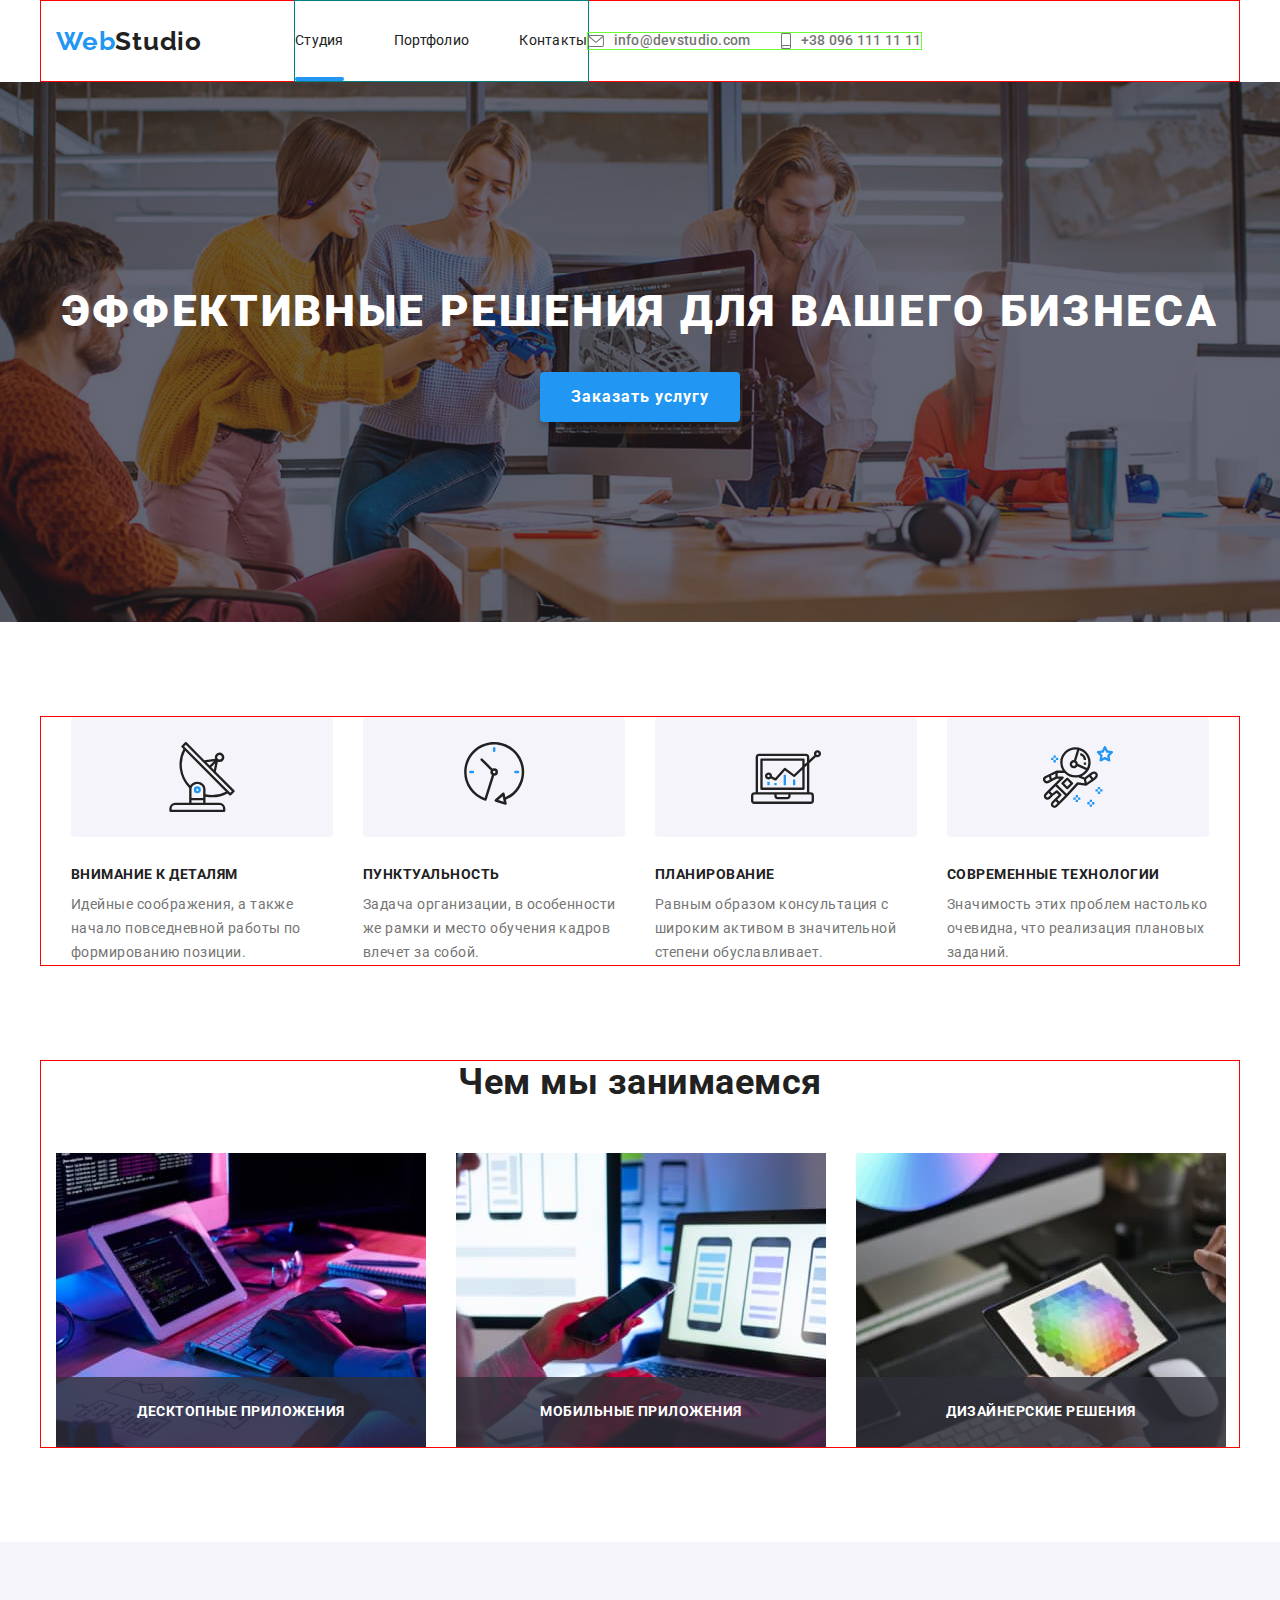
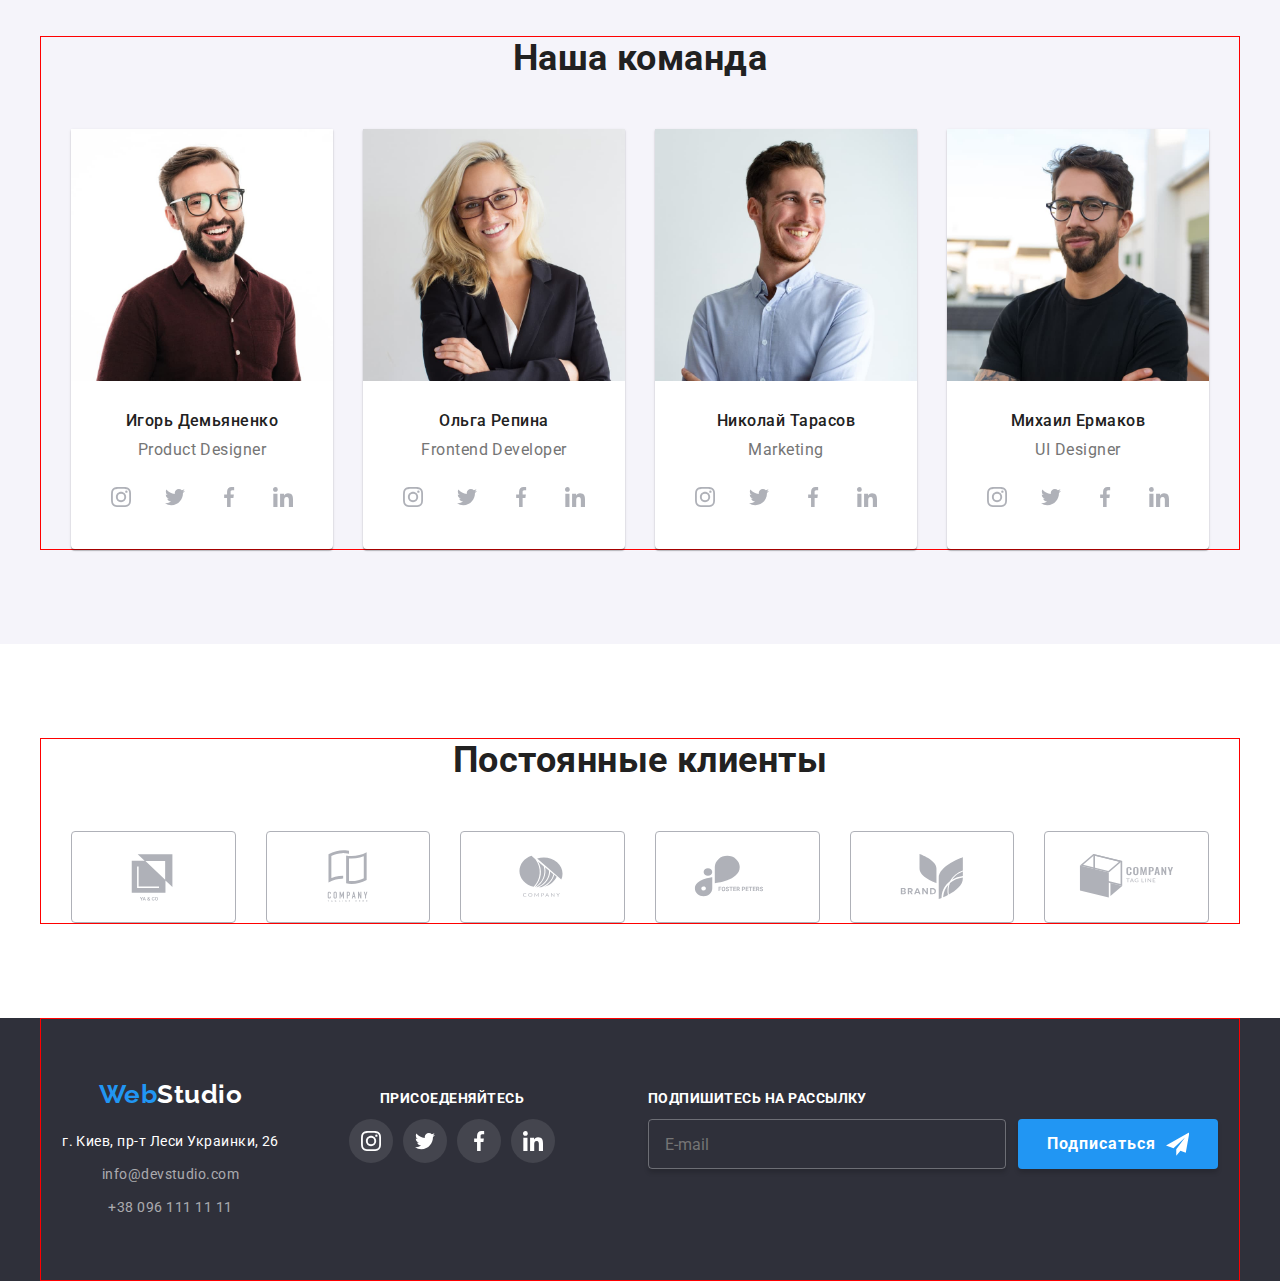
==== index.html @ 140c2450 "Адаптивка футер" ====
<!DOCTYPE html>
<html lang="ru">
  <head>
    <meta charset="UTF-8" />
    <meta http-equiv="X-UA-Compatible" content="IE=edge" />
    <meta name="viewport" content="width=device-width, initial-scale=1.0" />
    <title>WebStudio</title>
    <link rel="preconnect" href="https://fonts.googleapis.com" />
    <link rel="preconnect" href="https://fonts.gstatic.com" crossorigin />
    <link
      href="https://fonts.googleapis.com/css2?family=Raleway:wght@700&family=Roboto:wght@400;500;700;900&display=swap"
      rel="stylesheet"
    />
    <link
      rel="stylesheet"
      href="https://cdnjs.cloudflare.com/ajax/libs/modern-normalize/1.1.0/modern-normalize.css"
      integrity="sha512-Y0MM+V6ymRKN2zStTqzQ227DWhhp4Mzdo6gnlRnuaNCbc+YN/ZH0sBCLTM4M0oSy9c9VKiCvd4Jk44aCLrNS5Q=="
      crossorigin="anonymous"
      referrerpolicy="no-referrer"
    />
    <link rel="stylesheet" href="./css/main.min.css" />
    <link rel="stylesheet" href="./css/styles.css" />
  </head>
  <body>
    <!-- Header -->
    <header class="header">
      <div class="header__main-nav container">
        <a class="header__logo" href="./index.html">
          <span class="header__logo-icon">Web</span><span class="header__logo-text">Studio</span></a
        >
        <div class="header__box">
          <!-- <nav> -->
          <ul class="header__nav list">
            <li class="header__nav-item">
              <a class="header__nav-link--current header__nav-link link" href="./index.html"
                >Студия</a
              >
            </li>
            <li class="header__nav-item">
              <a class="header__nav-link link" href="./portfolio.html">Портфолио</a>
            </li>
            <li class="header__nav-item">
              <a class="header__nav-link link" href="">Контакты</a>
            </li>
          </ul>
          <!-- </nav> -->
          <ul class="header__contact list">
            <li class="header__contact-item">
              <a
                class="header__contact-mail header__contact-link link"
                href="mailto:info@devstudio.com"
              >
                <svg class="header__contact-icon" width="16" height="12">
                  <use href="./images/icons.svg#icon-envelope"></use></svg
                >info@devstudio.com
              </a>
            </li>
            <li class="header__contact-item">
              <a class="header__contact-tel header__contact-link link" href="tel:+380961111111"
                ><svg class="header__contact-icon" width="10" height="16">
                  <use href="./images/icons.svg#icon-smartphone"></use></svg
                >+38 096 111 11 11</a
              >
            </li>
          </ul>
        </div>
        <button class="mobile__menu-btn" type="button" data-menu-button aria-expanded="false">
          <svg class="mobile__menu-icon" width="24" height="16">
            <use class="mobile__menu-icon-menu" href="./images/icons.svg#icon-menu"></use>
            <use class="mobile__menu-icon-close" href="./images/icons.svg#icon-close"></use>
          </svg>
        </button>
      </div>
    </header>
    <main>
      <!-- Hero -->
      <section class="hero-section">
        <div class="conteiner">
          <h1 class="hero-section__title">Эффективные решения для вашего бизнеса</h1>
          <button class="hero-section__btn" type="button" data-modal-open>Заказать услугу</button>
        </div>
      </section>
      <!-- Features -->
      <section class="features section">
        <div class="container">
          <h2 class="section-title visually-hidden">Особенности</h2>
          <ul class="features__list list">
            <li class="features__item">
              <div class="features__container">
                <div class="features__wrap">
                  <svg class="features__icon" width="70" height="70">
                    <use href="./images/icons.svg#antenna"></use>
                  </svg>
                </div>
                <h3 class="features__subtitle">Внимание к деталям</h3>
                <p class="features__text">
                  Идейные соображения, а также начало повседневной работы по формированию позиции.
                </p>
              </div>
            </li>
            <li class="features__item">
              <div class="features__container">
                <div class="features__wrap">
                  <svg class="features__icon" width="70" height="70">
                    <use href="./images/icons.svg#clock"></use>
                  </svg>
                </div>
                <h3 class="features__subtitle">Пунктуальность</h3>
                <p class="features__text">
                  Задача организации, в особенности же рамки и место обучения кадров влечет за
                  собой.
                </p>
              </div>
            </li>
            <li class="features__item">
              <div class="features__container">
                <div class="features__wrap">
                  <svg class="features__icon" width="70" height="70">
                    <use href="./images/icons.svg#diagram"></use>
                  </svg>
                </div>
                <h3 class="features__subtitle">Планирование</h3>
                <p class="features__text">
                  Равным образом консультация с широким активом в значительной степени
                  обуславливает.
                </p>
              </div>
            </li>
            <li class="features__item">
              <div class="features__container">
                <div class="features__wrap">
                  <svg class="features__icon" width="70" height="70">
                    <use href="./images/icons.svg#astronaut"></use>
                  </svg>
                </div>
                <h3 class="features__subtitle">Современные технологии</h3>
                <p class="features__text">
                  Значимость этих проблем настолько очевидна, что реализация плановых заданий.
                </p>
              </div>
            </li>
          </ul>
        </div>
      </section>
      <!-- Our works -->
      <section class="works section">
        <div class="container">
          <h2 class="section-title">Чем мы занимаемся</h2>
          <ul class="works__list list">
            <li class="works__item item">
              <img
                class="works__img"
                src="./images/works/img.box-1.jpg"
                alt="разработчик пишет код"
                width="370"
              />
              <div class="works__descr">
                <p class="works__text">Десктопные приложения</p>
              </div>
            </li>
            <li class="works__item">
              <img
                class="works__img"
                src="./images/works/img.box-2.jpg"
                alt="проверка показа сайта на мобильных устройствах"
                width="370"
              />
              <div class="works__descr">
                <p class="works__text">Мобильные приложения</p>
              </div>
            </li>
            <li class="works__item">
              <img
                class="works__img"
                src="./images/works/img.box-3.jpg"
                alt="выбор цветовой палитры"
                width="370"
              />
              <div class="works__descr">
                <p class="works__text">Дизайнерские решения</p>
              </div>
            </li>
          </ul>
        </div>
      </section>
      <!-- Our team -->
      <section class="teams section">
        <div class="container">
          <h2 class="section-title">Наша команда</h2>
          <ul class="teams__list list">
            <li class="teams__item">
              <img
                class="teams__img img"
                src="./images/team/team.card-1.jpg"
                alt="фото члена команды"
                width="450"
              />
              <div class="teams__wrap">
                <h3 class="teams__name">Игорь Демьяненко</h3>
                <p class="teams__text">Product Designer</p>
                <ul class="teams__socials-list list">
                  <li class="teams__list-icons">
                    <a
                      class="teams__link"
                      href="https://www.instagram.com/"
                      target="_blank"
                      rel="noopener noreferrer"
                      aria-label="instagram"
                    >
                      <svg class="teams__icon" width="20" height="20">
                        <use href="./images/icons.svg#icon-instagram"></use>
                      </svg>
                    </a>
                  </li>
                  <li class="teams__list-icons">
                    <a
                      class="teams__link"
                      href="https://twitter.com/?lang=ru"
                      target="_blank"
                      rel="noopener noreferrer"
                      aria-label="twitter"
                    >
                      <svg class="teams__icon" width="20" height="20">
                        <use href="./images/icons.svg#icon-twitter"></use>
                      </svg>
                    </a>
                  </li>
                  <li class="teams__list-icons">
                    <a
                      class="teams__link"
                      href="https://www.facebook.com/"
                      target="_blank"
                      rel="noopener noreferrer"
                      aria-label="facebook"
                    >
                      <svg class="teams__icon" width="20" height="20">
                        <use href="./images/icons.svg#icon-facebook"></use>
                      </svg>
                    </a>
                  </li>
                  <li class="teams__list-icons">
                    <a
                      class="teams__link"
                      href="https://ru.linkedin.com/"
                      target="_blank"
                      rel="noopener noreferrer"
                      aria-label="linkedin"
                    >
                      <svg class="teams__icon" width="20" height="20">
                        <use href="./images/icons.svg#icon-linkedin"></use>
                      </svg>
                    </a>
                  </li>
                </ul>
              </div>
            </li>
            <li class="teams__item">
              <img
                class="teams__img img"
                src="./images/team/team.card-2.jpg"
                alt="фото члена команды"
                width="450"
              />
              <div class="teams__wrap">
                <h3 class="teams__name">Ольга Репина</h3>
                <p class="teams__text">Frontend Developer</p>
                <ul class="teams__socials-list list">
                  <li class="teams__list-icons">
                    <a
                      class="teams__link"
                      href="https://www.instagram.com/"
                      target="_blank"
                      rel="noopener noreferrer"
                      aria-label="instagram"
                    >
                      <svg class="teams__icon" width="20" height="20">
                        <use href="./images/icons.svg#icon-instagram"></use>
                      </svg>
                    </a>
                  </li>
                  <li class="teams__list-icons">
                    <a
                      class="teams__link"
                      href="https://twitter.com/?lang=ru"
                      target="_blank"
                      rel="noopener noreferrer"
                      aria-label="twitter"
                    >
                      <svg class="teams__icon" width="20" height="20">
                        <use href="./images/icons.svg#icon-twitter"></use>
                      </svg>
                    </a>
                  </li>
                  <li class="teams__list-icons">
                    <a
                      class="teams__link"
                      href="https://www.facebook.com/"
                      target="_blank"
                      rel="noopener noreferrer"
                      aria-label="facebook"
                    >
                      <svg class="teams__icon" width="20" height="20">
                        <use href="./images/icons.svg#icon-facebook"></use>
                      </svg>
                    </a>
                  </li>
                  <li class="teams__list-icons">
                    <a
                      class="teams__link"
                      href="https://ru.linkedin.com/"
                      target="_blank"
                      rel="noopener noreferrer"
                      aria-label="linkedin"
                    >
                      <svg class="teams__icon" width="20" height="20">
                        <use href="./images/icons.svg#icon-linkedin"></use>
                      </svg>
                    </a>
                  </li>
                </ul>
              </div>
            </li>
            <li class="teams__item">
              <img
                class="teams__img img"
                src="./images/team/team.card-3.jpg"
                alt="фото члена команды"
                width="450"
              />
              <div class="teams__wrap">
                <h3 class="teams__name">Николай Тарасов</h3>
                <p class="teams__text">Marketing</p>
                <ul class="teams__socials-list list">
                  <li class="teams__list-icons">
                    <a
                      class="teams__link"
                      href="https://www.instagram.com/"
                      target="_blank"
                      rel="noopener noreferrer"
                      aria-label="instagram"
                    >
                      <svg class="teams__icon" width="20" height="20">
                        <use href="./images/icons.svg#icon-instagram"></use>
                      </svg>
                    </a>
                  </li>
                  <li class="teams-section__list-icons">
                    <a
                      class="teams__link"
                      href="https://twitter.com/?lang=ru"
                      target="_blank"
                      rel="noopener noreferrer"
                      aria-label="twitter"
                    >
                      <svg class="teams__icon" width="20" height="20">
                        <use href="./images/icons.svg#icon-twitter"></use>
                      </svg>
                    </a>
                  </li>
                  <li class="teams__list-icons">
                    <a
                      class="teams__link"
                      href="https://www.facebook.com/"
                      target="_blank"
                      rel="noopener noreferrer"
                      aria-label="facebook"
                    >
                      <svg class="teams__icon" width="20" height="20">
                        <use href="./images/icons.svg#icon-facebook"></use>
                      </svg>
                    </a>
                  </li>
                  <li class="teams__list__icons">
                    <a
                      class="teams__link"
                      href="https://ru.linkedin.com/"
                      target="_blank"
                      rel="noopener noreferrer"
                      aria-label="linkedin"
                    >
                      <svg class="teams__icon" width="20" height="20">
                        <use href="./images/icons.svg#icon-linkedin"></use>
                      </svg>
                    </a>
                  </li>
                </ul>
              </div>
            </li>
            <li class="teams__item">
              <img
                class="teams__img img"
                src="./images/team/team.card-4.jpg"
                alt="фото члена команды"
                width="450"
              />
              <div class="teams__wrap">
                <h3 class="teams__name">Михаил Ермаков</h3>
                <p class="teams__text">UI Designer</p>
                <ul class="teams__socials-list list">
                  <li class="teams__list-icons">
                    <a
                      class="teams__link"
                      href="https://www.instagram.com/"
                      target="_blank"
                      rel="noopener noreferrer"
                      aria-label="instagram"
                    >
                      <svg class="teams__icon" width="20" height="20">
                        <use href="./images/icons.svg#icon-instagram"></use>
                      </svg>
                    </a>
                  </li>
                  <li class="teams__list-icons">
                    <a
                      class="teams__link"
                      href="https://twitter.com/?lang=ru"
                      target="_blank"
                      rel="noopener noreferrer"
                      aria-label="twitter"
                    >
                      <svg class="teams__icon" width="20" height="20">
                        <use href="./images/icons.svg#icon-twitter"></use>
                      </svg>
                    </a>
                  </li>
                  <li class="teams__list-icons">
                    <a
                      class="teams__link"
                      href="https://www.facebook.com/"
                      target="_blank"
                      rel="noopener noreferrer"
                      aria-label="facebook"
                    >
                      <svg class="teams__icon" width="20" height="20">
                        <use href="./images/icons.svg#icon-facebook"></use>
                      </svg>
                    </a>
                  </li>
                  <li class="teams__list-icons">
                    <a
                      class="teams__link"
                      href="https://ru.linkedin.com/"
                      target="_blank"
                      rel="noopener noreferrer"
                      aria-label="linkedin"
                    >
                      <svg class="teams__icon" width="20" height="20">
                        <use href="./images/icons.svg#icon-linkedin"></use>
                      </svg>
                    </a>
                  </li>
                </ul>
              </div>
            </li>
          </ul>
        </div>
      </section>
      <!-- Regular customers -->
      <section class="customers section">
        <div class="container">
          <h2 class="section-title">Постоянные клиенты</h2>
          <ul class="customers__list list">
            <li class="customers__item">
              <a class="customers__link" href="">
                <svg class="customers__icon" width="106" height="60">
                  <use href="./images/icons.svg#icon-Logo-1"></use>
                </svg>
              </a>
            </li>
            <li class="customers__item">
              <a class="customers__link" href="">
                <svg class="customers__icon" width="106" height="60">
                  <use href="./images/icons.svg#icon-Logo-2"></use>
                </svg>
              </a>
            </li>
            <li class="customers__item">
              <a class="customers__link" href="">
                <svg class="customers__icon" width="106" height="60">
                  <use href="./images/icons.svg#icon-Logo-3"></use>
                </svg>
              </a>
            </li>
            <li class="customers__item">
              <a class="customers__link" href="">
                <svg class="customers__icon" width="106" height="60">
                  <use href="./images/icons.svg#icon-Logo-4"></use>
                </svg>
              </a>
            </li>
            <li class="customers__item">
              <a class="customers__link" href="">
                <svg class="customers__icon" width="106" height="60">
                  <use href="./images/icons.svg#icon-Logo-5"></use>
                </svg>
              </a>
            </li>
            <li class="customers__item">
              <a class="customers__link" href="">
                <svg class="customers__icon" width="106" height="60">
                  <use href="./images/icons.svg#icon-Logo-6"></use>
                </svg>
              </a>
            </li>
          </ul>
        </div>
      </section>
    </main>
    <!-- Footer -->
    <footer>
      <div class="footer container">
        <div class="footer__box">
          <div class="footer__contacs">
            <a class="footer__logo" href="./index.html">
              <span class="footer__logo-icon">Web</span
              ><span class="footer__logo-text">Studio</span></a
            >
            <address>
              <ul class="footer__address list">
                <li class="footer__address-item">
                  <a
                    class="footer__address-link link"
                    href="https://www.google.com/maps/place/%D0%B1%D1%83%D0%BB.+%D0%9B%D0%B5%D1%81%D0%B8+%D0%A3%D0%BA%D1%80%D0%B0%D0%B8%D0%BD%D0%BA%D0%B8,+26,+%D0%9A%D0%B8%D0%B5%D0%B2,+02000/@50.4265841,30.5361971,17z/data=!3m1!4b1!4m5!3m4!1s0x40d4cf0e033ecbe9:0x57a4dffefec77da0!8m2!3d50.4265807!4d30.5383858"
                    target="_blank"
                    rel="noopener noreferrer"
                    >г. Киев, пр-т Леси Украинки, 26</a
                  >
                </li>
                <li class="footer__address-item">
                  <a class="footer__address-mail link" href="mailto:info@devstudio.com"
                    >info@devstudio.com</a
                  >
                </li>
                <li class="footer__address-item">
                  <a class="footer__address-tel link" href="tel:+380961111111">+38 096 111 11 11</a>
                </li>
              </ul>
            </address>
          </div>
          <!-- join us -->
          <div class="footer-socials">
            <p class="footer-socials__text">Присоеденяйтесь</p>
            <ul class="footer-socials-list list">
              <li class="footer-socials__item">
                <a
                  class="footer-socials__link link"
                  href=""
                  target="_blank"
                  rel="noopener noreferrer"
                  aria-label="instagram"
                >
                  <svg class="footer-socials-icon" width="20" height="20">
                    <use href="./images/icons.svg#icon-instagram"></use>
                  </svg>
                </a>
              </li>
              <li class="footer-socials__item">
                <a
                  class="footer-socials__link"
                  href=""
                  target="_blank"
                  rel="noopener noreferrer"
                  aria-label="twitter"
                >
                  <svg class="footer-socials-icon" width="20" height="20">
                    <use href="./images/icons.svg#icon-twitter"></use>
                  </svg>
                </a>
              </li>
              <li class="footer-socials__item">
                <a
                  class="footer-socials__link"
                  href=""
                  target="_blank"
                  rel="noopener noreferrer"
                  aria-label="facebook"
                >
                  <svg class="footer-socials-icon" width="20" height="20">
                    <use href="./images/icons.svg#icon-facebook"></use>
                  </svg>
                </a>
              </li>
              <li class="footer-socials__item">
                <a
                  class="footer-socials__link"
                  href=""
                  target="_blank"
                  rel="noopener noreferrer"
                  aria-label="linkedin"
                >
                  <svg class="footer-socials-icon" width="20" height="20">
                    <use href="./images/icons.svg#icon-linkedin"></use>
                  </svg>
                </a>
              </li>
            </ul>
          </div>
        </div>
        <!-- Subscribe -->
        <div class="footer__subscribe">
          <h3 class="footer__subscribe-text">Подпишитесь на рассылку</h3>
          <form class="footer__form">
            <label>
              <input class="footer__form-email" type="email" placeholder="E-mail" />
            </label>
            <button class="footer__form-btn" type="submit">
              Подписаться
              <svg class="footer__form-icon" width="20" height="20">
                <use href="./images/icons.svg#icon-send"></use>
              </svg>
            </button>
          </form>
        </div>
      </div>
    </footer>
    <!-- Modal window -->
    <div class="backdrop is-hidden" data-modal>
      <div class="modal">
        <button class="modal__close-btn" type="button" data-modal-close>
          <svg class="close-icon" width="18" height="18">
            <use href="./images/icons.svg#icon-close"></use>
          </svg>
        </button>
        <form class="modal__form">
          <h2 class="modal__title">Оставьте свои данные, мы вам перезвоним</h2>
          <label class="modal__form-label" for="username">
            <span class="modal__lable-title">Имя</span>
            <input class="modal__input" type="text" name="username" id="username" autofocus />
            <svg class="modal__input-icon" width="18" height="18">
              <use href="./images/icons.svg#icon-person"></use>
            </svg>
          </label>
          <label class="modal__form-label" for="tel">
            <span class="modal__lable-title">Телефон</span>
            <input class="modal__input" type="text" name="tel" id="tel" />
            <svg class="modal__input-icon" width="18" height="18">
              <use href="./images/icons.svg#icon-phone"></use>
            </svg>
          </label>
          <label class="modal__form-label" for="email">
            <span class="modal__lable-title">Почта</span>
            <input class="modal__input" type="email" name="email" id="email" />
            <svg class="modal__input-icon" width="18" height="18">
              <use href="./images/icons.svg#icon-email"></use>
            </svg>
          </label>
          <label class="modal__form-feedback" for="text">
            <span class="modal__lable-title">Комментарий</span>
            <textarea
              class="modal__textarea"
              name="feedback"
              rows="5"
              placeholder="Введите текст"
            ></textarea>
          </label>
          <label class="modal__checkbox">
            <input
              class="modal__checkbox-input visually-hidden"
              type="checkbox"
              name="user-agreement"
            />
            <span class="modal__checkbox-img">
              <svg class="modal__checkbox-icon" width="11" height="8">
                <use href="./images/icons.svg#icon-check"></use>
              </svg>
            </span>
            <span class="modal__checkbox-text">
              Соглашаюсь с рассылкой и принимаю
              <a class="modal__user-agree" href="">Условия договора</a>
            </span>
          </label>
        </form>
        <button class="modal__btn" type="submit" disabled>Отправить</button>
      </div>
    </div>
    <!-- Мобильное меню -->
    <div class="mobile-menu" data-menu>
      <div class="mobile-menu__container">
        <nav class="mobile__menu-nav">
          <ul class="mobile__menu-list list">
            <li class="mobile__menu-item">
              <a class="mobile__menu-link mobile__menu-link--current link" href="./index.html"
                >Студия</a
              >
            </li>
            <li class="mobile__menu-item">
              <a class="mobile__menu-link link" href="./portfolio.html">Портфолио</a>
            </li>
            <li class="mobile__menu-item">
              <a class="mobile__menu-link link" href="">Контакты</a>
            </li>
          </ul>
        </nav>
        <ul class="mobile__menu-contact list">
          <li class="mobile__menu-item">
            <a class="mobile__menu-tel mobile__menu-contact-link link" href="tel:+380961111111">
              +38 096 111 11 11
            </a>
          </li>
          <li class="mobile__menu-item">
            <a
              class="mobile__menu-mail mobile__menu-contact-link link"
              href="mailto:info@devstudio.com"
            >
              info@devstudio.com
            </a>
          </li>
        </ul>
        <ul class="mobile__socials-list list">
          <li class="mobile__socials-item">
            <a
              class="mobile__socials-link"
              href="https://www.instagram.com/"
              target="_blank"
              rel="noopener noreferrer"
              aria-label="instagram"
              >Instagram
            </a>
          </li>
          <li class="mobile__socials-item">
            <a
              class="mobile__socials-link"
              href="https://twitter.com/?lang=ru"
              target="_blank"
              rel="noopener noreferrer"
              aria-label="twitter"
              >Twitter
            </a>
          </li>
          <li class="mobile__socials-item">
            <a
              class="mobile__socials-link"
              href="https://www.facebook.com/"
              target="_blank"
              rel="noopener noreferrer"
              aria-label="facebook"
              >Facebook
            </a>
          </li>
          <li class="mobile__socials-item">
            <a
              class="mobile__socials-link"
              href="https://ru.linkedin.com/"
              target="_blank"
              rel="noopener noreferrer"
              aria-label="linkedin"
              >Linkedin
            </a>
          </li>
        </ul>
      </div>
    </div>
    <script src="./js/modal.js"></script>
    <script src="./js/mobile-menu.js"></script>
  </body>
</html>
---- css/main.min.css ----
body{color:var(--primary-text-color);background-color:var(--primary-white-color);font-family:Roboto,sans-serif;letter-spacing:.03em}.container{width:100%;padding-left:15px;padding-right:15px;margin-left:auto;margin-right:auto;border:1px solid red}@media screen and (min-width: 480px){.container{width:480px}}@media screen and (min-width: 768px){.container{width:768px}}@media screen and (min-width: 1200px){.container{width:1200px}}.section{padding-top:60px;padding-bottom:60px}@media screen and (min-width: 1200px){.section{padding-top:94px;padding-bottom:94px}}.section-title{color:var(--primary-text-color);font-size:36px;line-height:1.16px;text-align:center;margin-top:0px;margin-bottom:30px}@media screen and (min-width: 1200px){.section-title{font-size:36px;line-height:1.17;margin-bottom:50px}}.img{display:block;max-width:100%;height:auto}footer{background-color:var(--footer-bg-color)}.list{list-style:none;padding:0px;margin:0px}.link{text-decoration:none}.header{padding:10px 0}@media screen and (min-width: 768px){.header{padding:0}}.header__main-nav{display:-webkit-box;display:-ms-flexbox;display:flex;-webkit-box-align:center;-ms-flex-align:center;align-items:center}.header__box{display:none}@media screen and (min-width: 768px){.header__box{display:-webkit-box;display:-ms-flexbox;display:flex;-webkit-box-align:center;-ms-flex-align:center;align-items:center}}.header__nav{display:none}@media screen and (min-width: 768px){.header__nav{display:-webkit-box;display:-ms-flexbox;display:flex;-webkit-box-align:center;-ms-flex-align:center;align-items:center;outline:1px solid teal}.header__nav-item:not(:last-child){margin-right:50px}}.header__nav-link{font-size:14px;line-height:1.14;letter-spacing:.02em;text-decoration:none;color:var(--primary-text-color);display:block;padding:32px 0px;-webkit-transition:color 250ms cubic-bezier(0.4, 0, 0.2, 1);transition:color 250ms cubic-bezier(0.4, 0, 0.2, 1)}.header__nav-link:hover,.header__nav-link:focus{color:var(--accent-color)}.header__nav-link--current{position:relative}.header__nav-link--current::after{position:absolute;content:"";display:block;width:100%;height:4px;border-radius:2px;background-color:var(--accent-color);bottom:0px;left:0px}.header__contact{display:none}@media screen and (min-width: 768px){.header__contact{display:-webkit-box;display:-ms-flexbox;display:flex;-webkit-box-orient:vertical;-webkit-box-direction:normal;-ms-flex-direction:column;flex-direction:column;outline:1px solid #6aff2f}.header__contact-item:not(:last-child){margin-bottom:10px}}@media screen and (min-width: 1200px){.header__contact{-webkit-box-orient:horizontal;-webkit-box-direction:normal;-ms-flex-direction:row;flex-direction:row}.header__contact-item:not(:last-child){margin-bottom:0;margin-right:30px}}.header__contact-mail,.header__contact-tel{display:-webkit-box;display:-ms-flexbox;display:flex;-webkit-box-align:center;-ms-flex-align:center;align-items:center;color:var(--text-color);font-style:normal;font-weight:500;font-size:14px;line-height:1.14;letter-spacing:.02em;fill:currentColor;padding:32px 0px;-webkit-transition:color 250ms cubic-bezier(0.4, 0, 0.2, 1);transition:color 250ms cubic-bezier(0.4, 0, 0.2, 1)}@media screen and (min-width: 768px){.header__contact-mail,.header__contact-tel{padding:0}}.header__contact-link:hover,.header__contact-link:focus{color:var(--accent-color)}.header__contact-icon{display:-webkit-inline-box;display:-ms-inline-flexbox;display:inline-flex;margin-right:10px}.hero-section{background-image:-webkit-gradient(linear, left top, right top, from(rgba(47, 48, 58, 0.4)), to(rgba(47, 48, 58, 0.4))),url("../images/hero/hero.png");background-image:linear-gradient(to right, rgba(47, 48, 58, 0.4), rgba(47, 48, 58, 0.4)),url("../images/hero/hero.png");background-color:var(--social-icon-color);background-repeat:no-repeat;background-size:cover;background-position:center;max-width:480px;margin-left:auto;margin-right:auto;display:-webkit-box;display:-ms-flexbox;display:flex;-webkit-box-pack:center;-ms-flex-pack:center;justify-content:center;text-align:center;padding:200px 0px}@media screen and (min-width: 768px){.hero-section{max-width:768px}}@media screen and (min-width: 1200px){.hero-section{max-width:1600px}}.hero-section__title{color:var(--primary-white-color);font-weight:900;font-size:26px;line-height:1.6;letter-spacing:.06em;text-transform:uppercase;margin-top:0px;margin-bottom:30px}@media screen and (min-width: 1200px){.hero-section__title{font-size:44px;line-height:1.36}}.hero-section__btn{font-family:inherit;font-weight:700;font-size:16px;line-height:1.88;letter-spacing:.06em;color:var(--primary-white-color);background-color:var(--accent-color);cursor:pointer;min-width:200px;min-height:50px;-webkit-box-shadow:var(--shadow-hero-btn);box-shadow:var(--shadow-hero-btn);border-radius:4px;border-color:rgba(0,0,0,0)}.hero-section__btn:hover,.hero-section__btn:focus{background-color:var(--accent-btn-bg)}.features__list{display:block}@media screen and (min-width: 768px){.features__list{display:-webkit-box;display:-ms-flexbox;display:flex;-webkit-box-pack:center;-ms-flex-pack:center;justify-content:center;-ms-flex-wrap:wrap;flex-wrap:wrap;gap:30px}}.features__wrap{display:-webkit-box;display:-ms-flexbox;display:flex;-webkit-box-pack:center;-ms-flex-pack:center;justify-content:center;-webkit-box-align:center;-ms-flex-align:center;align-items:center;height:120px;background-color:var(--filter-btn-bg-color);border-radius:4px;margin-bottom:30px}@media screen and (min-width: 768px){.features__item{-ms-flex-preferred-size:calc((100% - 60px)/2);flex-basis:calc((100% - 60px)/2)}}@media screen and (min-width: 1200px){.features__item{-ms-flex-preferred-size:calc((100% - 120px)/4);flex-basis:calc((100% - 120px)/4)}}.features__subtitle{text-align:center;font-size:14px;line-height:1.14;text-transform:uppercase;margin-top:0px;margin-bottom:10px}@media screen and (min-width: 768px){.features__subtitle{text-align:left}}.features__text{color:var(--text-color);font-size:14px;line-height:1.71;margin-top:0px;margin-bottom:0px}.works{display:none}@media screen and (min-width: 1200px){.works{display:-webkit-box;display:-ms-flexbox;display:flex;margin-top:-94px}}.works__list{display:-webkit-box;display:-ms-flexbox;display:flex}.works__item:not(:last-child){margin-right:30px}.works__item{position:relative}.works__img{display:block}.works__descr{position:absolute;display:-webkit-box;display:-ms-flexbox;display:flex;-webkit-box-align:center;-ms-flex-align:center;align-items:center;-webkit-box-pack:center;-ms-flex-pack:center;justify-content:center;width:100%;height:70px;right:0;bottom:0;background:rgba(47,48,58,.8)}.works__text{font-weight:700;font-size:14px;line-height:1.14;text-transform:uppercase;color:var(--primary-white-color);margin:0;padding:0}.teams{display:block;background-color:var(--filter-btn-bg-color)}.teams__list{display:-webkit-box;display:-ms-flexbox;display:flex;-webkit-box-orient:vertical;-webkit-box-direction:normal;-ms-flex-direction:column;flex-direction:column;gap:30px;text-align:center}@media screen and (min-width: 768px){.teams__list{-webkit-box-pack:center;-ms-flex-pack:center;justify-content:center;-webkit-box-orient:horizontal;-webkit-box-direction:normal;-ms-flex-direction:row;flex-direction:row;-ms-flex-wrap:wrap;flex-wrap:wrap}}@media screen and (min-width: 1200px){.teams__list{-ms-flex-wrap:nowrap;flex-wrap:nowrap}}.teams__wrap{padding:24px 0}@media screen and (min-width: 1200px){.teams__wrap{padding:30px 0}}.teams__item{background-color:var(--primary-white-color);-webkit-box-shadow:var(--shadow-team-container);box-shadow:var(--shadow-team-container);border-radius:0px 0px 4px 4px}@media screen and (min-width: 768px){.teams__item{-ms-flex-preferred-size:calc((100% - 60px)/2);flex-basis:calc((100% - 60px)/2)}}@media screen and (min-width: 1200px){.teams__item{-ms-flex-preferred-size:calc((100% - 120px)/4);flex-basis:calc((100% - 120px)/4)}}.teams__img{-o-object-fit:contain;object-fit:contain}@media screen and (min-width: 768px){.teams__img{width:354px}}@media screen and (min-width: 1200px){.teams__img{width:270px}}.teams__name{font-weight:500;font-style:normal;font-size:16px;line-height:1.19;padding-bottom:10px;margin-top:0px;margin-bottom:0px}.teams__text{color:var(--text-color);font-weight:400;font-style:normal;font-size:16px;line-height:1.19;padding-bottom:16px;margin-top:0px;margin-bottom:0px}.teams__socials-list{display:-webkit-box;display:-ms-flexbox;display:flex;-webkit-box-pack:center;-ms-flex-pack:center;justify-content:center;-webkit-box-align:center;-ms-flex-align:center;align-items:center;gap:10px}.teams__link{display:-webkit-inline-box;display:-ms-inline-flexbox;display:inline-flex;fill:var(--icon-color);width:44px;height:44px;padding:12px;border-radius:50%;-webkit-transition:fill 250ms cubic-bezier(0.4, 0, 0.2, 1);transition:fill 250ms cubic-bezier(0.4, 0, 0.2, 1);-webkit-transition:background-color 250ms cubic-bezier(0.4, 0, 0.2, 1);transition:background-color 250ms cubic-bezier(0.4, 0, 0.2, 1)}.teams__link:hover,.teams__link:focus{fill:var(--section-team-color);background-color:var(--accent-color)}.customers__list{display:-webkit-box;display:-ms-flexbox;display:flex;-webkit-box-pack:center;-ms-flex-pack:center;justify-content:center;-ms-flex-wrap:wrap;flex-wrap:wrap;-webkit-box-align:center;-ms-flex-align:center;align-items:center;gap:30px}.customers__item{-ms-flex-preferred-size:calc((100% - 60px)/2);flex-basis:calc((100% - 60px)/2)}@media screen and (min-width: 768px){.customers__item{-ms-flex-preferred-size:calc((100% - 90px)/3);flex-basis:calc((100% - 90px)/3)}}@media screen and (min-width: 1200px){.customers__item{-ms-flex-preferred-size:calc((100% - 180px)/6);flex-basis:calc((100% - 180px)/6)}}.customers__link{display:-webkit-box;display:-ms-flexbox;display:flex;-webkit-box-pack:center;-ms-flex-pack:center;justify-content:center;-webkit-box-align:center;-ms-flex-align:center;align-items:center;max-width:210px;height:92px;border:1px solid var(--icon-color);border-radius:4px;cursor:pointer;-webkit-transition:border 250ms cubic-bezier(0.4, 0, 0.2, 1);transition:border 250ms cubic-bezier(0.4, 0, 0.2, 1)}.customers__link:hover,.customers__link:focus{border-color:var(--accent-color)}.customers__icon{fill:var(--icon-color);-webkit-transition:fill 250ms cubic-bezier(0.4, 0, 0.2, 1);transition:fill 250ms cubic-bezier(0.4, 0, 0.2, 1)}.customers__link:hover .customers__icon,.customers__link:focus .customers__icon{fill:var(--accent-color)}.footer{display:-webkit-box;display:-ms-flexbox;display:flex;-webkit-box-orient:vertical;-webkit-box-direction:normal;-ms-flex-direction:column;flex-direction:column;padding:60px 0}@media screen and (min-width: 768px){.footer{-webkit-box-pack:center;-ms-flex-pack:center;justify-content:center;-ms-flex-wrap:wrap;flex-wrap:wrap;-webkit-box-orient:horizontal;-webkit-box-direction:normal;-ms-flex-direction:row;flex-direction:row;padding-bottom:60px}}@media screen and (min-width: 1200px){.footer{-webkit-box-align:baseline;-ms-flex-align:baseline;align-items:baseline}}.footer__box{margin-bottom:60px}@media screen and (min-width: 768px){.footer__box{display:-webkit-box;display:-ms-flexbox;display:flex;-webkit-box-align:baseline;-ms-flex-align:baseline;align-items:baseline}}@media screen and (min-width: 1200px){.footer__box{margin-bottom:0;margin-right:93px}}.footer__contacs{display:-webkit-box;display:-ms-flexbox;display:flex;-webkit-box-orient:vertical;-webkit-box-direction:normal;-ms-flex-direction:column;flex-direction:column;-webkit-box-align:center;-ms-flex-align:center;align-items:center;margin-bottom:60px}@media screen and (min-width: 768px){.footer__contacs{margin-right:165px;margin-bottom:0}}@media screen and (min-width: 1200px){.footer__contacs{margin-right:70px}}.footer__address{display:-webkit-box;display:-ms-flexbox;display:flex;-webkit-box-orient:vertical;-webkit-box-direction:normal;-ms-flex-direction:column;flex-direction:column;-webkit-box-align:center;-ms-flex-align:center;align-items:center;font-style:normal;font-weight:400;font-size:14px;line-height:1.71}.footer__address-link{color:var(--primary-white-color)}.footer__address-mail,.footer__address-tel{color:var(--primary-footer-tel)}.footer__address-mail:hover,.footer__address-mail:focus{color:var(--accent-color)}.footer__address-tel:hover,.footer__address-tel:focus{color:var(--accent-color)}.footer__address-item:not(:last-child){margin-bottom:8px}@media screen and (min-width: 1200px){.footer__address-item:not(:last-child){margin-bottom:9px}}.footer__address-item{font-style:normal}.footer-socials{display:-webkit-box;display:-ms-flexbox;display:flex;-webkit-box-orient:vertical;-webkit-box-direction:normal;-ms-flex-direction:column;flex-direction:column;-webkit-box-align:center;-ms-flex-align:center;align-items:center}.footer-socials__text{font-weight:700;font-size:14px;line-height:1.14px;text-transform:uppercase;color:var(--primary-white-color);margin:0 0 20px}.footer-socials-list{display:-webkit-box;display:-ms-flexbox;display:flex;-webkit-box-pack:center;-ms-flex-pack:center;justify-content:center;-webkit-box-align:center;-ms-flex-align:center;align-items:center;gap:10px}.footer-socials__link{display:-webkit-inline-box;display:-ms-inline-flexbox;display:inline-flex;fill:var(--primary-white-color);width:44px;height:44px;padding:12px;border-radius:50%;background-color:var(--footer-icon-bg);-webkit-transition:fill 250ms cubic-bezier(0.4, 0, 0.2, 1);transition:fill 250ms cubic-bezier(0.4, 0, 0.2, 1);-webkit-transition:background-color 250ms cubic-bezier(0.4, 0, 0.2, 1);transition:background-color 250ms cubic-bezier(0.4, 0, 0.2, 1)}.footer-socials__link:hover,.footer-socials__link:focus{fill:var(--section-team-color);background-color:var(--accent-color);-webkit-box-shadow:var(--shadow-footer-icon);box-shadow:var(--shadow-footer-icon)}@media screen and (min-height: 1200px){.footer__subscribe{margin-left:93px}}.footer__subscribe-text{font-weight:700;font-size:14px;line-height:1.14px;text-align:center;text-transform:uppercase;color:var(--primary-white-color);margin:0 0 20px}@media screen and (min-width: 1200px){.footer__subscribe-text{text-align:left}}.footer__form{display:-webkit-box;display:-ms-flexbox;display:flex;-webkit-box-orient:vertical;-webkit-box-direction:normal;-ms-flex-direction:column;flex-direction:column;-webkit-box-align:center;-ms-flex-align:center;align-items:center}@media screen and (min-width: 1200px){.footer__form{-webkit-box-orient:horizontal;-webkit-box-direction:normal;-ms-flex-direction:row;flex-direction:row}}.footer__form-email{display:-webkit-box;display:-ms-flexbox;display:flex;-webkit-box-align:center;-ms-flex-align:center;align-items:center;width:450px;height:50px;font-size:16px;line-height:1.25;padding:15px 16px;margin-bottom:20px;color:rgba(255,255,255,.6);background-color:inherit;border:1px solid rgba(255,255,255,.3);-webkit-box-shadow:0px 4px 4px rgba(0,0,0,.15);box-shadow:0px 4px 4px rgba(0,0,0,.15);border-radius:4px;outline:none}@media screen and (min-width: 1200px){.footer__form-email{width:358px;margin-bottom:0;margin-right:12px}}.footer__form-btn{display:-webkit-inline-box;display:-ms-inline-flexbox;display:inline-flex;-webkit-box-align:center;-ms-flex-align:center;align-items:center;text-align:center;position:relative;width:200px;height:50px;font-weight:700;font-size:16px;line-height:1.88;letter-spacing:.06em;padding:10px 29px;border:none;color:var(--primary-white-color);background-color:var(--accent-color);-webkit-box-shadow:0px 4px 4px rgba(0,0,0,.15);box-shadow:0px 4px 4px rgba(0,0,0,.15);border-radius:4px}.footer__form-icon{width:24px;height:24px;margin-left:10px;fill:var(--primary-white-color)}.portfolio__list{display:block}@media screen and (min-width: 768px){.portfolio__list{display:-webkit-box;display:-ms-flexbox;display:flex;-webkit-box-pack:center;-ms-flex-pack:center;justify-content:center;-ms-flex-wrap:wrap;flex-wrap:wrap;gap:30px}}@media screen and (min-width: 768px){.portfolio__list{-webkit-box-pack:start;-ms-flex-pack:start;justify-content:start}}@media screen and (min-width: 768px){.portfolio__item{-ms-flex-preferred-size:calc((100% - 60px)/2);flex-basis:calc((100% - 60px)/2)}}@media screen and (min-width: 1200px){.portfolio__item{-ms-flex-preferred-size:calc((100% - 90px)/3);flex-basis:calc((100% - 90px)/3)}}.portfolio__item:hover{-webkit-box-shadow:0px 1px 1px rgba(0,0,0,.12),0px 4px 4px rgba(0,0,0,.06),1px 4px 6px rgba(0,0,0,.16);box-shadow:0px 1px 1px rgba(0,0,0,.12),0px 4px 4px rgba(0,0,0,.06),1px 4px 6px rgba(0,0,0,.16);-webkit-transition:-webkit-box-shadow 250ms cubic-bezier(0.4, 0, 0.2, 1);transition:-webkit-box-shadow 250ms cubic-bezier(0.4, 0, 0.2, 1);transition:box-shadow 250ms cubic-bezier(0.4, 0, 0.2, 1);transition:box-shadow 250ms cubic-bezier(0.4, 0, 0.2, 1), -webkit-box-shadow 250ms cubic-bezier(0.4, 0, 0.2, 1)}.portfolio__link{display:-webkit-box;display:-ms-flexbox;display:flex;height:100%;-webkit-box-orient:vertical;-webkit-box-direction:normal;-ms-flex-direction:column;flex-direction:column}.thumb{position:relative;overflow:hidden}.thumb-img{display:block;max-width:100%}@media screen and (min-width: 768px){.thumb-img{width:354px}}@media screen and (min-width: 1200px){.thumb-img{width:370px}}.thumb:hover .thumb-text{-webkit-transform:translateY(0);transform:translateY(0)}.thumb-text{position:absolute;bottom:0;width:100%;background-color:var(--accent-card-color);padding:63px 24px;font-size:18px;margin:0;color:var(--primary-white-color);line-height:1.56;-webkit-transform:translateY(101%);transform:translateY(101%);-webkit-transition:-webkit-transform 250ms cubic-bezier(0.4, 0, 0.2, 1);transition:-webkit-transform 250ms cubic-bezier(0.4, 0, 0.2, 1);transition:transform 250ms cubic-bezier(0.4, 0, 0.2, 1);transition:transform 250ms cubic-bezier(0.4, 0, 0.2, 1), -webkit-transform 250ms cubic-bezier(0.4, 0, 0.2, 1)}.description{border:1px solid var(--border-portfolio-item-color);padding:20px 24px;-webkit-box-flex:1;-ms-flex-positive:1;flex-grow:1}.description-title{color:var(--primary-text-color);font-style:normal;font-size:18px;line-height:2;letter-spacing:.06em;margin-bottom:4px;margin:0px}.description-text{color:var(--text-color);font-style:normal;font-weight:400;font-size:16px;line-height:1.88;margin:0px}.header__logo{font-family:Raleway,sans-serif;font-weight:700;font-size:24px;line-height:1.17;letter-spacing:.03em;text-decoration:none}@media screen and (min-width: 768px){.header__logo{margin-right:88px}}@media screen and (min-width: 1200px){.header__logo{font-size:26px;line-height:1.19;margin-right:93px}}.header__logo-icon{color:var(--accent-color)}.header__logo-text{color:var(--primary-text-color)}.footer__logo{font-family:Raleway,sans-serif;font-weight:700;font-size:26px;line-height:1.19;text-decoration:none;margin-bottom:20px}.footer__logo-icon{color:var(--accent-color)}.footer__logo-text{color:var(--primary-white-color)}.filter__list{display:-webkit-box;display:-ms-flexbox;display:flex;-ms-flex-wrap:wrap;flex-wrap:wrap;-webkit-box-pack:left;-ms-flex-pack:left;justify-content:left;margin-bottom:50px}@media screen and (min-width: 768px){.filter__list{-webkit-box-pack:center;-ms-flex-pack:center;justify-content:center;-ms-flex-wrap:nowrap;flex-wrap:nowrap;margin-bottom:30px}}.filter__item:not(:last-child){margin-right:8px;margin-bottom:15px}.filter__item{margin-bottom:15px}.filter__btn{font-family:inherit;color:var(--primary-text-color);background-color:var(--filter-btn-bg-color);font-weight:500;font-size:16px;line-height:1.62;cursor:pointer;border-radius:4px;border-color:rgba(0,0,0,0);padding:6px 22px;-webkit-transition:color 250ms cubic-bezier(0.4, 0, 0.2, 1);transition:color 250ms cubic-bezier(0.4, 0, 0.2, 1);-webkit-transition:background-color 250ms cubic-bezier(0.4, 0, 0.2, 1);transition:background-color 250ms cubic-bezier(0.4, 0, 0.2, 1)}.filter__btn:hover,.filter__btn:focus{color:var(--primary-white-color);background-color:var(--accent-color);-webkit-box-shadow:0px 3px 1px rgba(0,0,0,.1),0px 1px 2px rgba(0,0,0,.08),0px 2px 2px rgba(0,0,0,.12);box-shadow:0px 3px 1px rgba(0,0,0,.1),0px 1px 2px rgba(0,0,0,.08),0px 2px 2px rgba(0,0,0,.12)}.backdrop{position:fixed;top:0;left:0;width:100%;height:100%;padding:94px 15px 0;background-color:var(--modal-backdrop-color);opacity:1;z-index:100;-webkit-transition:opacity 250ms cubic-bezier(0.4, 0, 0.2, 1);transition:opacity 250ms cubic-bezier(0.4, 0, 0.2, 1)}.backdrop.is-hidden{opacity:0;visibility:hidden;pointer-events:none}.modal{display:-webkit-box;display:-ms-flexbox;display:flex;-webkit-box-orient:vertical;-webkit-box-direction:normal;-ms-flex-direction:column;flex-direction:column;-webkit-box-align:center;-ms-flex-align:center;align-items:center;position:absolute;top:50%;left:50%;width:100%;max-width:450px;border-radius:4px;padding:40px;background-color:var(--primary-white-color);-webkit-box-shadow:var(--shadow-modal-window);box-shadow:var(--shadow-modal-window);-webkit-transform:scale(1) translate(-50%, -50%) rotate(360deg);transform:scale(1) translate(-50%, -50%) rotate(360deg);-webkit-transition:-webkit-transform 250ms cubic-bezier(0.4, 0, 0.2, 1);transition:-webkit-transform 250ms cubic-bezier(0.4, 0, 0.2, 1);transition:transform 250ms cubic-bezier(0.4, 0, 0.2, 1);transition:transform 250ms cubic-bezier(0.4, 0, 0.2, 1), -webkit-transform 250ms cubic-bezier(0.4, 0, 0.2, 1)}@media screen and (min-width: 1200px){.modal{max-width:528px}}.modal__close-btn{position:absolute;top:0;right:0;display:-webkit-box;display:-ms-flexbox;display:flex;-webkit-box-pack:center;-ms-flex-pack:center;justify-content:center;-webkit-box-align:center;-ms-flex-align:center;align-items:center;width:30px;height:30px;margin-top:8px;margin-right:8px;border-radius:50px;cursor:pointer;fill:var(--primary-text-color);background-color:rgba(0,0,0,0);border:var(--modal-close-border-color);-webkit-transition:fill 250ms cubic-bezier(0.4, 0, 0.2, 1);transition:fill 250ms cubic-bezier(0.4, 0, 0.2, 1)}.modal__close-btn:hover,.modal__close-btn:focus{fill:var(--accent-color)}.modal__title{margin:0px 0px 12px 0px;padding:0;font-size:20px;line-height:1.15;text-align:center;letter-spacing:.03em;color:var(--primary-text-color)}.modal__form-label{display:block;position:relative}.modal__lable-title{display:block;margin-top:10px;font-size:12px;line-height:1.16;letter-spacing:.01em;color:#757575}.modal__input{padding-top:12px;padding-bottom:12px;padding-left:42px;margin-top:4px;width:100%;height:40px;cursor:pointer;outline:rgba(0,0,0,0);border-color:var(--footer-icon-bg);border:1px solid rgba(33,33,33,.2);border-radius:4px;-webkit-transition:border 250ms cubic-bezier(0.4, 0, 0.2, 1);transition:border 250ms cubic-bezier(0.4, 0, 0.2, 1)}.modal__input:hover,.modal__input:focus{border:1px solid var(--accent-color)}.modal__input-icon{position:absolute;display:inline-block;top:50%;left:0%;margin-left:12px;fill:var(--primary-text-color);-webkit-transition:fill 250ms cubic-bezier(0.4, 0, 0.2, 1);transition:fill 250ms cubic-bezier(0.4, 0, 0.2, 1)}.modal__input:hover+.modal__input-icon,.modal__input:focus+.modal__input-icon{fill:var(--accent-color)}.modal__form-feedback{width:100%;margin-bottom:20px}.modal__textarea::-webkit-input-placeholder{color:rgba(117,117,117,.5)}.modal__textarea::-moz-placeholder{color:rgba(117,117,117,.5)}.modal__textarea:-ms-input-placeholder{color:rgba(117,117,117,.5)}.modal__textarea::-ms-input-placeholder{color:rgba(117,117,117,.5)}.modal__textarea::placeholder{color:rgba(117,117,117,.5)}.modal__textarea{margin-top:4px;padding:12px 16px;width:100%;height:120px;font-size:14px;line-height:1.14;letter-spacing:.01em;outline:rgba(0,0,0,0);border:1px solid rgba(33,33,33,.2);border-radius:4px;resize:none;-webkit-transition:border 250ms cubic-bezier(0.4, 0, 0.2, 1);transition:border 250ms cubic-bezier(0.4, 0, 0.2, 1)}.modal__textarea:hover,.modal__textarea:focus{border:1px solid #2196f3}.modal__checkbox{display:-webkit-box;display:-ms-flexbox;display:flex;-webkit-box-pack:center;-ms-flex-pack:center;justify-content:center;-webkit-box-align:center;-ms-flex-align:center;align-items:center;width:100%;margin-top:20px;font-size:14px;line-height:1.71;letter-spacing:.03em}.modal__checkbox-input:checked+.modal__checkbox-img>.modal__checkbox-icon{fill:var(--primary-white-color)}.modal__checkbox-img{display:-webkit-inline-box;display:-ms-inline-flexbox;display:inline-flex;-webkit-box-align:center;-ms-flex-align:center;align-items:center;-webkit-box-pack:center;-ms-flex-pack:center;justify-content:center;width:16px;height:15px;border-radius:2px;outline:2px solid #212121;outline-offset:-2px;-webkit-transition:outline-color 250ms cubic-bezier(0.4, 0, 0.2, 1);transition:outline-color 250ms cubic-bezier(0.4, 0, 0.2, 1);-webkit-transition:background-color 250ms cubic-bezier(0.4, 0, 0.2, 1);transition:background-color 250ms cubic-bezier(0.4, 0, 0.2, 1)}.modal__checkbox-input:checked+.modal__checkbox-img{outline-color:var(--accent-color);background-color:var(--accent-color)}.modal__checkbox-icon{fill:rgba(0,0,0,0)}.modal__checkbox-text{margin-left:8px;font-size:14px;line-height:1.71;letter-spacing:.03em;color:var(--text-color)}.modal__user-agree{color:var(--accent-color)}.modal__btn{font-family:inherit;font-weight:700;font-size:16px;line-height:1.88;letter-spacing:.06em;color:var(--primary-white-color);background-color:var(--accent-color);cursor:pointer;width:200px;height:50px;margin-top:30px;-webkit-box-shadow:var(--shadow-hero-btn);box-shadow:var(--shadow-hero-btn);border-radius:4px;border-color:rgba(0,0,0,0)}.mobile__menu-btn{z-index:2;width:40px;height:40px;margin-left:auto;padding:0;display:-webkit-inline-box;display:-ms-inline-flexbox;display:inline-flex;-webkit-box-pack:center;-ms-flex-pack:center;justify-content:center;-webkit-box-align:center;-ms-flex-align:center;align-items:center;background-color:rgba(0,0,0,0);border:none;cursor:pointer}@media screen and (min-width: 768px){.mobile__menu-btn{display:none}}.mobile__menu-icon-menu{opacity:1;fill:var(--primary-text-color)}.mobile__menu-icon-menu{opacity:1;fill:var(--primary-text-color)}.mobile__menu-btn.is-open .mobile__menu-icon-menu{opacity:0}.mobile__menu-icon-close{opacity:0;fill:var(--primary-text-color)}.mobile__menu-btn.is-open .mobile__menu-icon-close{opacity:1}.mobile__menu-icon-close{opacity:0;fill:var(--primary-text-color)}.mobile-menu{z-index:1;position:fixed;top:0;width:100%;height:100%;background:#fff;-webkit-box-shadow:0px 4px 8px rgba(0,0,0,.04),0px 2px 4px rgba(0,0,0,.08),0px 1px 3px rgba(0,0,0,.16);box-shadow:0px 4px 8px rgba(0,0,0,.04),0px 2px 4px rgba(0,0,0,.08),0px 1px 3px rgba(0,0,0,.16);opacity:0;visibility:hidden;pointer-events:none;-webkit-transform:translateX(-100%);transform:translateX(-100%);-webkit-transition:visibility 250ms cubic-bezier(0.4, 0, 0.2, 1);transition:visibility 250ms cubic-bezier(0.4, 0, 0.2, 1);-webkit-transition:opacity 250ms cubic-bezier(0.4, 0, 0.2, 1);transition:opacity 250ms cubic-bezier(0.4, 0, 0.2, 1)}.mobile-menu.is-open{opacity:1;visibility:visible;pointer-events:initial;-webkit-transform:translateX(0);transform:translateX(0)}.mobile-menu__container{max-width:100vw;height:100%;margin-left:auto;padding:48px 40px;display:-webkit-box;display:-ms-flexbox;display:flex;-webkit-box-orient:vertical;-webkit-box-direction:normal;-ms-flex-direction:column;flex-direction:column;background:#fff;-webkit-box-shadow:0px 4px 8px rgba(0,0,0,.04),0px 2px 4px rgba(0,0,0,.08),0px 1px 3px rgba(0,0,0,.16);box-shadow:0px 4px 8px rgba(0,0,0,.04),0px 2px 4px rgba(0,0,0,.08),0px 1px 3px rgba(0,0,0,.16)}.mobile__menu-nav{margin-bottom:auto}.mobile__menu-item:not(:last-child){margin-bottom:32px}.mobile__menu-list{font-weight:500;font-size:40px;line-height:1.17;letter-spacing:.02em;color:var(--primary-text-color)}.mobile__menu-link{font-weight:500;font-size:40px;line-height:1.17;letter-spacing:.02em;color:var(--primary-text-color)}.mobile__menu-link--current{color:var(--accent-color)}.mobile__menu-tel{font-style:normal;font-weight:500;font-size:34px;line-height:1.17;letter-spacing:.02em;color:var(--accent-color)}.mobile__menu-mail{font-style:normal;font-weight:500;font-size:24px;line-height:1.16;letter-spacing:.02em;color:var(--text-color)}.mobile__socials-list{display:-webkit-box;display:-ms-flexbox;display:flex}.mobile__socials-link{display:-webkit-box;display:-ms-flexbox;display:flex;color:var(--accent-color)}.mobile__socials-list{margin-top:64px}.mobile__socials-item{padding:0 10px}.mobile__socials-item:first-child{padding-left:0}.mobile__socials-item:last-child{padding-right:0}.mobile__socials-item:not(:last-child){border-right:1px solid rgba(33,33,33,.2)}.visually-hidden{position:absolute;width:1px;height:1px;margin:-1px;border:0;padding:0;white-space:nowrap;-webkit-clip-path:inset(100%);clip-path:inset(100%);clip:rect(0 0 0 0);overflow:hidden}/*# sourceMappingURL=main.min.css.map */
---- css/styles.css ----
:root {
  --primary-text-color: #212121;
  --text-color: #757575;
  --accent-color: #2196f3;
  --accent-btn-bg: #188CE8;
  --accent-card-color: rgba(33, 150, 243, 0.9);
  --primary-white-color: #ffffff;
  --filter-btn-bg-color: #f5f4fa;
  --footer-bg-color: #2f303a;
  --page-header-border: #ececec;
  --primary-footer-tel: rgba(255, 255, 255, 0.6);
  --section-team-color: #f5f4fa;
  --border-portfolio-item-color: #eeeeee;
  --icon-color: #afb1b8;
  --footer-icon-bg: #44454e;
  --modal-backdrop-color: rgba(0, 0, 0, 0.2);
  --modal-close-border-color: 1px solid rgba(0, 0, 0, 0.1);
  --modal-feedback-color: rgba(117, 117, 117, 0.5);
  --shadow-team-container: 0px 1px 3px rgba(0, 0, 0, 0.12), 0px 1px 1px rgba(0, 0, 0, 0.14),
    0px 2px 1px rgba(0, 0, 0, 0.2);
  --shadow-hero-btn: 0px 4px 4px rgba(0, 0, 0, 0.15);
  --shadow-footer-icon: 0px 4px 4px rgba(0, 0, 0, 0.25);
  --shadow-modal-window: 0px 1px 3px rgba(0, 0, 0, 0.12), 0px 1px 1px rgba(0, 0, 0, 0.14),
    0px 2px 1px rgba(0, 0, 0, 0.2);
}

 /* body {
  color: var(--primary-text-color);
  background-color: var(--primary-white-color);
  font-family: Roboto, sans-serif;
  letter-spacing: 0.03em;
}  */
/* visually-hidden */
/* .visually-hidden {
  position: absolute;
  width: 1px;
  height: 1px;
  margin: -1px;
  border: 0;
  padding: 0;
  white-space: nowrap;
  clip-path: inset(100%);
  clip: rect(0 0 0 0);
  overflow: hidden;
}  */
 /* .container {
  width: 1200px;
  padding-left: 15px;
  padding-right: 15px;
  margin-left: auto;
  margin-right: auto;
}  */
/* ----------Page-header---------- */
/* .header {
  height: 80px;
  border-bottom: 1px solid var(--page-header-border);
} */
/* ----------Logo---------- */

 /* .header__logo,
 .footer__logo {
  font-family: Raleway, sans-serif;
  font-weight: 700;
  font-size: 26px;
  line-height: 1.19;
  text-decoration: none;
}
.header__logo-icon,
.footer__logo-icon
 {
  color: var(--accent-color);
}
.header__logo-text
{
  color: var(--primary-text-color);
} */

/* .list {
  list-style: none;
  padding: 0px;
  margin: 0px;
}
.link {
  text-decoration: none;
} */
/* ----------Site-nav---------- */
 /* .header__main-nav {
  display: flex;
  align-items: center;
}
.header__nav {
  display: flex;
  margin-left: 93px;
}
.header__nav-item:not(:last-child) {
  margin-right: 50px;
}
.header__nav-link {
  font-weight: 500;
  font-size: 14px;
  line-height: 1.14;
  letter-spacing: 0.02em;
  text-decoration: none;
  color: var(--primary-text-color);
  display: block;
  padding: 32px 0px;
  transition: color 250ms cubic-bezier(0.4, 0, 0.2, 1);
}
.header__nav-link:hover,
.header__nav-link:focus {
  color: var(--accent-color);
}
.header__nav-link--current {
  position: relative;
}
.header__nav-link--current::after {
  position: absolute;
  content: '';
  display: block;
  width: 100%;
  height: 4px;
  border-radius: 2px;
  background-color: var(--accent-color);
  bottom: 0px;
  left: 0px;
} */

/* .header__contact {
  display: flex;
  margin-left: auto;
  align-items: center;
}
.header__contact-item:not(:last-child) {
  margin-right: 50px;
}
.header__contact-mail,
.header__contact-tel {
  display: flex;
  align-items: center;
  color: var(--text-color);
  font-style: normal;
  font-weight: 500;
  font-size: 14px;
  line-height: 1.14;
  letter-spacing: 0.02em;
  fill: currentColor;
  padding: 32px 0px;
  transition: color 250ms cubic-bezier(0.4, 0, 0.2, 1);
}
.header__contact-link:hover,
.header__contact-link:focus {
  color: var(--accent-color);
}
.header__contact-icon {
  display: inline-flex;
  margin-right: 10px;
}  */
/* ----------Main---------- */
/* ----------Section---------- */
 /* .section {
  padding-top: 94px;
  padding-bottom: 94px;
}
.section-title {
  color: var(--primary-text-color);
  font-size: 36px;
  line-height: 1.17;
  text-align: center;
  margin-top: 0px;
  margin-bottom: 50px;
} */
/*----------Hero---------- */
 /* .hero-section {
  background-image: linear-gradient(to right, rgba(47, 48, 58, 0.4), rgba(47, 48, 58, 0.4)),
    url('../images/hero/hero.png');
  background-color: var(--social-icon-color);
  background-repeat: no-repeat;
  background-size: cover;
  background-position: center;
  max-width: 1600px;
  margin-left: auto;
  margin-right: auto;
  display: flex;
  justify-content: center;
  text-align: center;
  padding: 200px 0px;
}
.hero-section__title {
  color: var(--primary-white-color);
  font-weight: 900;
  font-size: 44px;
  line-height: 1.36;
  letter-spacing: 0.06em;
  text-transform: uppercase;
  margin-top: 0px;
  margin-bottom: 30px;
  width: 696px;
  height: 120px;
} 
.hero-section__btn {
  font-family: inherit;
  font-weight: 700;
  font-size: 16px;
  line-height: 1.88;
  letter-spacing: 0.06em;
  color: var(--primary-white-color);
  background-color: var(--accent-color);
  cursor: pointer;
  min-width: 200px;
  min-height: 50px;
  box-shadow: var(--shadow-hero-btn);
  border-radius: 4px;
  border-color: transparent;
}  */

/* ----------Features---------- */
/* .features {
  padding-bottom: 47px;
}
.features__list {
  display: flex;
  align-items: center;
}

.features__wrap {
  display: flex;
  justify-content: center;
  align-items: center;
  width: 270px;
  height: 120px;
  background-color: var(--filter-btn-bg-color);
  border-radius: 4px;
  margin-bottom: 30px;
}
.features__item:not(:last-child) {
  margin-right: 30px;
}
.features__subtitle {
  font-size: 14px;
  line-height: 1.14;
  text-transform: uppercase;
  margin-top: 0px;
  margin-bottom: 10px;
}
.features__text{
  color: var(--text-color);
  font-size: 14px;
  line-height: 1.71;
  margin-top: 0px;
  margin-bottom: 0px;
}
 */

/* ----------Our works---------- */
 /* .works {
   padding-top: 47px;
}
.works__list {
  display: flex;
}
.works__item:not(:last-child) {
  margin-right: 30px;
}
.works__item {
  position: relative;
}
.works__img {
  display: block;
}
.works__descr {
  position: absolute;
  display: flex;
  align-items: center;
  justify-content: center;
  width: 100%;
  height: 70px;
  right: 0;
  bottom: 0;

  background: rgba(47, 48, 58, 0.8);
}
.works__text {
  font-weight: 700;
  font-size: 14px;
  line-height: 1.14;
  text-transform: uppercase;
  color: var(--primary-white-color);
  margin: 0;
  padding: 0;
}   */
/* ----------Our team----------*/
/* .teams {
  display: flex;
  background-color: var(--filter-btn-bg-color);
}
.teams__list {
  display: flex;
  text-align: center;
}
.teams__item:not(:last-child) {
  margin-right: 30px;
}
.teams__item {
  background-color: var(--primary-white-color);
  box-shadow: var(--shadow-team-container);
  border-radius: 0px 0px 4px 4px;
}
.teams__wrap {
  padding: 30px 0px;
}
.teams__name {
  font-weight: 500;
  font-style: normal;
  font-size: 16px;
  line-height: 1.19;
  padding-bottom: 10px;
  margin-top: 0px;
  margin-bottom: 0px;
}
.teams__text {
  color: var(--text-color);
  font-weight: 400;
  font-style: normal;
  font-size: 16px;
  line-height: 1.19;
  padding-bottom: 16px;
  margin-top: 0px;
  margin-bottom: 0px;
}
.teams__socials-list {
  display: flex;
  justify-content: center;
  align-items: center;
  gap: 10px;
}
.teams__link {
  display: inline-flex;
  fill: var(--icon-color);
  width: 44px;
  height: 44px;
  padding: 12px;
  border-radius: 50%;
  transition: fill 250ms cubic-bezier(0.4, 0, 0.2, 1);
  transition: background-color 250ms cubic-bezier(0.4, 0, 0.2, 1);
}
.teams__link:hover,
.teams__link:focus {
  fill: var(--section-team-color);
  background-color: var(--accent-color);
} */
/* ----------Regular customers----------  */
/* .customers__wrap {
  display: flex;
  align-items: center;
  gap: 30px;
}

.customers__link {
  display: flex;
  justify-content: center;
  align-items: center;
  width: 170px;
  height: 92px;
  border: 1px solid var(--icon-color);
  border-radius: 4px;
  cursor: pointer;
  transition: border 250ms cubic-bezier(0.4, 0, 0.2, 1);
}
.customers__link:hover,
.customers__link:focus {
  border-color: var(--accent-color);
}

.customers__icon {
  fill: var(--icon-color);
  transition: fill 250ms cubic-bezier(0.4, 0, 0.2, 1);
}

.customers__link:hover .customers__icon,
.customers__link:focus .customers__icon {
  fill: var(--accent-color);
}  */
/* ----------Footer---------- */

  /* .footer {
  display: flex;
}
.footer__contacs {
  display: flex;
  flex-direction: column;
  font-style: normal;
  font-weight: 400;
  font-size: 14px;
  line-height: 1.71;
  padding: 60px 0px;
}
footer {
  background-color: var(--footer-bg-color);
}
.footer__logo-text {
  color: var(--primary-white-color);
}
.footer__address-link {
  color: var(--primary-white-color);
}
.footer__mail,
.footer__tel {
  color: var(--primary-footer-tel);
}
.footer__mail:hover,
.footer__mail:focus{
    color: var(--accent-color);
  }

.footer__tel:hover,
.footer__tel:focus {
  color: var(--accent-color);
}
.footer__item:not(:last-child) {
  padding-bottom: 9px;
}
.footer__item:first-child {
  margin-top: 20px;
}
.footer__item {
  font-style: normal;
}  */
/* ---------join us---------- */
 /* .footer-socials {
  display: flex;
  flex-direction: column;
  align-items: flex-start;
  margin-left: 70px;
  padding-top: 72px;
}
.footer-socials__text {
  font-weight: 700;
  font-size: 14px;
  line-height: 1.14px;
  text-transform: uppercase;
  color: var(--primary-white-color);
  margin-bottom: 20px;
}
.footer-socials-list {
  display: flex;
  justify-content: center;
  align-items: center;
  gap: 10px;
}
.footer-socials__link {
  display: inline-flex;
  fill: var(--primary-white-color);
  width: 44px;
  height: 44px;
  padding: 12px;
  border-radius: 50%;
  background-color: var(--footer-icon-bg);
  transition: fill 250ms cubic-bezier(0.4, 0, 0.2, 1);
  transition: background-color 250ms cubic-bezier(0.4, 0, 0.2, 1);
}

.footer-socials__link:hover,
.footer-socials__link:focus {
  fill: var(--section-team-color);
  background-color: var(--accent-color);
  box-shadow: var(--shadow-footer-icon);
}  */

/*  ----------Subscribe----------  */
/* .footer__subscribe {
  display: flex;
  flex-direction: column;
  padding-top: 72px;
  margin-left: 93px;
}
.footer__subscribe-text {
  font-weight: 700;
  font-size: 14px;
  line-height: 1.14px;
  text-transform: uppercase;
  color: var(--primary-white-color);
  margin-bottom: 20px;
}
.footer__subscribe-form {
  display: flex;
  align-items: center;
}
.footer__subscribe-email {
  display: flex;
  align-items: center;
  width: 358px;
  height: 50px;
  font-size: 16px;
  line-height: 1.25;
  margin: 0px 12px 0px 0px;
  padding-left: 16px;
  color: rgba(255, 255, 255, 0.6);
  background-color: inherit;
  border: 1px solid rgba(255, 255, 255, 0.3);
  filter: drop-shadow(0px 4px 4px rgba(0, 0, 0, 0.15));
  border-radius: 4px;
  outline: none;
}

.footer__subscribe-btn {
  display: flex;
  align-items: center;
  text-align: center;
  width: 200px;
  height: 50px;
  font-weight: 700;
  font-size: 16px;
  line-height: 1.88;
  letter-spacing: 0.06em;
  padding: 10px 29px;
  border: none;
  color: var(--primary-white-color);
  background-color: var(--accent-color);
  box-shadow: 0px 4px 4px rgba(0, 0, 0, 0.15);
  border-radius: 4px;
}

.footer__subscribe-icon {
  width: 24px;
  height: 24px;
  margin-left: 10px;
  fill: var(--primary-white-color);
} */ 

/*----------Portfolio-page---------- */
/* ----------Filter---------- */
/* .filter {
  display: flex;
  justify-content: center;
  margin-bottom: 50px;
}

.filter__item:not(:last-child) {
  margin-right: 8px;
}

.filter__btn {
  font-family: inherit;
  color: var(--primary-text-color);
  background-color: var(--filter-btn-bg-color);
  font-weight: 500;
  font-size: 16px;
  line-height: 1.62;
  cursor: pointer;
  border-radius: 4px;
  border-color: transparent;
  padding: 6px 22px;
  transition: color 250ms cubic-bezier(0.4, 0, 0.2, 1);
  transition: background-color 250ms cubic-bezier(0.4, 0, 0.2, 1);
}

.filter__btn:hover,
.filter__btn:focus {
  color: var(--primary-white-color);
  background-color: var(--accent-color);
  box-shadow: 0px 3px 1px rgba(0, 0, 0, 0.1), 0px 1px 2px rgba(0, 0, 0, 0.08),
    0px 2px 2px rgba(0, 0, 0, 0.12);} */
/* ----------Portfolio---------- */
 /* .portfolio {
  display: flex;
  flex-wrap: wrap;
  gap: 30px;
}
.portfolio-item {
  width: 370px;
}
.portfolio-item:hover {
  box-shadow: 0px 1px 1px rgba(0, 0, 0, 0.12), 0px 4px 4px rgba(0, 0, 0, 0.06),
    1px 4px 6px rgba(0, 0, 0, 0.16);
  transition: box-shadow 250ms cubic-bezier(0.4, 0, 0.2, 1);
}

.thumb {
  position: relative;
  overflow: hidden;
}
.thumb-img {
  display: block;
}

.thumb:hover .thumb-text {
  transform: translateY(0);
}
.thumb-text {
  position: absolute;
  bottom: 0;
  width: 100%;
  background-color: var(--accent-card-color);
  padding: 63px 24px;
  font-size: 18px;
  margin: 0;
  color: var(--primary-white-color);
  line-height: 1.56;
  transform: translateY(101%);
  transition: transform 250ms cubic-bezier(0.4, 0, 0.2, 1);
}

.description {
  border: 1px solid var(--border-portfolio-item-color);
}
.description-title {
  color: var(--primary-text-color);
  font-style: normal;
  font-size: 18px;
  line-height: 2;
  letter-spacing: 0.06em;
  padding-bottom: 4px;
  margin: 0px;
}
.description-text {
  color: var(--text-color);
  font-style: normal;
  font-weight: 400;
  font-size: 16px;
  line-height: 1.88;
  margin: 0px;
}
.description {
  padding: 20px 24px;
}  */
/* ----------Modal window---------- */
 /* .backdrop {
  position: fixed;
  top: 0;
  left: 0;
  width: 100%;
  height: 100%;
  background-color: var(--modal-backdrop-color);
  opacity: 1;
  transition: opacity 250ms cubic-bezier(0.4, 0, 0.2, 1);
}
.backdrop.is-hidden {
  opacity: 0;
  visibility: hidden;
  pointer-events: none;
}
.modal {
  position: absolute;
  top: 50%;
  left: 50%;
  width: 528px;
  min-height: 581px;
  border-radius: 4px;
  padding: 40px;
  background-color: var(--primary-white-color);
  box-shadow: var(--shadow-modal-window);
  transform: scale(1) translate(-50%, -50%) rotate(360deg);
  transition: transform 250ms cubic-bezier(0.4, 0, 0.2, 1);
}

.modal__close-btn {
  position: absolute;
  top: 0;
  right: 0;
  display: flex;
  justify-content: center;
  align-items: center;
  width: 30px;
  height: 30px;
  margin-top: 8px;
  margin-right: 8px;
  border-radius: 50px;
  cursor: pointer;
  fill: var(--primary-text-color);
  background-color: transparent;
  border: var(--modal-close-border-color);
  transition: fill 250ms cubic-bezier(0.4, 0, 0.2, 1);
}
.modal__close-btn:hover,
.modal__close-btn:focus {
  fill: var(--accent-color);
}

.modal__title {
  margin: 0px 0px 12px 0px;
  padding: 0;
  font-size: 20px;
  line-height: 1.15;
  text-align: center;
  letter-spacing: 0.03em;
  color: var(--primary-text-color);
}
.modal__form-label {
  display: block;
  position: relative;
}

.modal__lable-title {
  display: block;
  margin-top: 10px;
  font-size: 12px;
  line-height: 1.16;
  letter-spacing: 0.01em;
  color: #757575;
}

.modal__input {
  padding-top: 12px;
  padding-bottom: 12px;
  padding-left: 42px;
  margin-top: 4px;
  width: 100%;
  height: 40px;
  cursor: pointer;
  outline: transparent;
  border-color: var(--footer-icon-bg);
  border: 1px solid rgba(33, 33, 33, 0.2);
  border-radius: 4px;
  transition: border 250ms cubic-bezier(0.4, 0, 0.2, 1);
}

.modal__input:hover,
.modal__input:focus {
  border: 1px solid var(--accent-color);
}

.modal__input-icon {
  position: absolute;
  display: inline-block;
  top: 50%;
  left: 0%;
  margin-left: 12px;
  fill: var(--primary-text-color);
  transition: fill 250ms cubic-bezier(0.4, 0, 0.2, 1);
}

.modal__input:hover + .modal__input-icon,
.modal__input:focus + .modal__input-icon {
  fill: var(--accent-color);
}

.modal__form-feedback {
  width: 100%;
  margin-bottom: 20px;
}
.modal__textarea::placeholder{
  color: rgba(117, 117, 117, 0.5);
}
.modal__textarea {
  margin-top: 4px;
  padding: 12px 16px;
  width: 448px;
  height: 120px;
  font-size: 14px;
  line-height: 1.14;
  letter-spacing: 0.01em;
  outline:transparent ;
  border: 1px solid rgba(33, 33, 33, 0.2);
  border-radius: 4px;
  resize: none;
  transition: border 250ms cubic-bezier(0.4, 0, 0.2, 1);
}
.modal__textarea:hover,
.modal__textarea:focus
{
  border: 1px solid #2196f3;
} */

/* ----------checkbox---------- */
 /* .modal__checkbox {
  display: flex;
  justify-content: center;
  align-items: center;
  margin-top: 20px;
  font-size: 14px;
  line-height: 1.71;
  letter-spacing: 0.03em;
}

.modal__checkbox-input:checked + .modal__checkbox-img > .modal__checkbox-icon {
  fill: var(--primary-white-color);
}

.modal__checkbox-img {
  display: inline-flex;
  align-items: center;
  justify-content: center;
  width: 16px;
  height: 15px;
  border-radius: 2px;
  outline: 2px solid #212121;
  outline-offset: -2px;
  transition: outline-color 250ms cubic-bezier(0.4, 0, 0.2, 1);
  transition: background-color 250ms cubic-bezier(0.4, 0, 0.2, 1);
}
.modal__checkbox-input:checked + .modal__checkbox-img {
  outline-color: var(--accent-color);
  background-color: var(--accent-color);
}
.modal__checkbox-icon {
  fill: transparent;
}

.modal__checkbox-text {
  margin-left: 8px;
  font-size: 14px;
  line-height: 1.71;
  letter-spacing: 0.03em;
  color: var(--text-color);
}
.modal__user-agree {
  color: var(--accent-color);
}

.modal__btn {
  font-family: inherit;
  font-weight: 700;
  font-size: 16px;
  line-height: 1.88;
  letter-spacing: 0.06em;
  color: var(--primary-white-color);
  background-color: var(--accent-color);
  cursor: pointer;
  width: 200px;
  height: 50px;
  margin: 30px 124px 0px 124px;
  box-shadow: var(--shadow-hero-btn);
  border-radius: 4px;
  border-color: transparent;
}  */

/* .header__btn {
    z-index: 2;
    display: inline-flex;

    margin: 0;
    padding: 0;
    border: 0;

    color: black;

    background-color: transparent;
    transition: color var(--transition-time) var(--transition-cubic);

    &:hover,
    &:focus {
        color: var(--accent-text-cl);
    }
  } */
  
    /* .header__icon-open,
    .header__icon-close {
        fill: currentColor;
    } */

    /* & .header__icon-close {
        display: none;
    } */

    /* &.is-open .header__icon-open {
        display: none;
    } */

    /* &.is-open .header__icon-close {
        display: block;
    } */

    /* @media screen and (min-width: 768px) {
        display: none;
    }
  } */

/* .menu-container {
    z-index: 1;
    position: fixed;
    top: 0;
    left: 0;
    transform: translateY(-100%);

    display: flex;
    flex-direction: column;

    width: 100vw;
    height: 100%;

    padding: 48px 40px;

    overflow-y: auto;
    background-color: #fff;

    transition: transform var(--transition-time) var(--transition-cubic);
 */

    /* &.is-open {
        transform: translateY(0);
    } */

    /* @media screen and (min-width: $table) {
        position: static;

        flex-direction: row;
        justify-content: space-between;
        align-items: center;

        padding: 0px;

        transform: translateX(0);
    }
} */
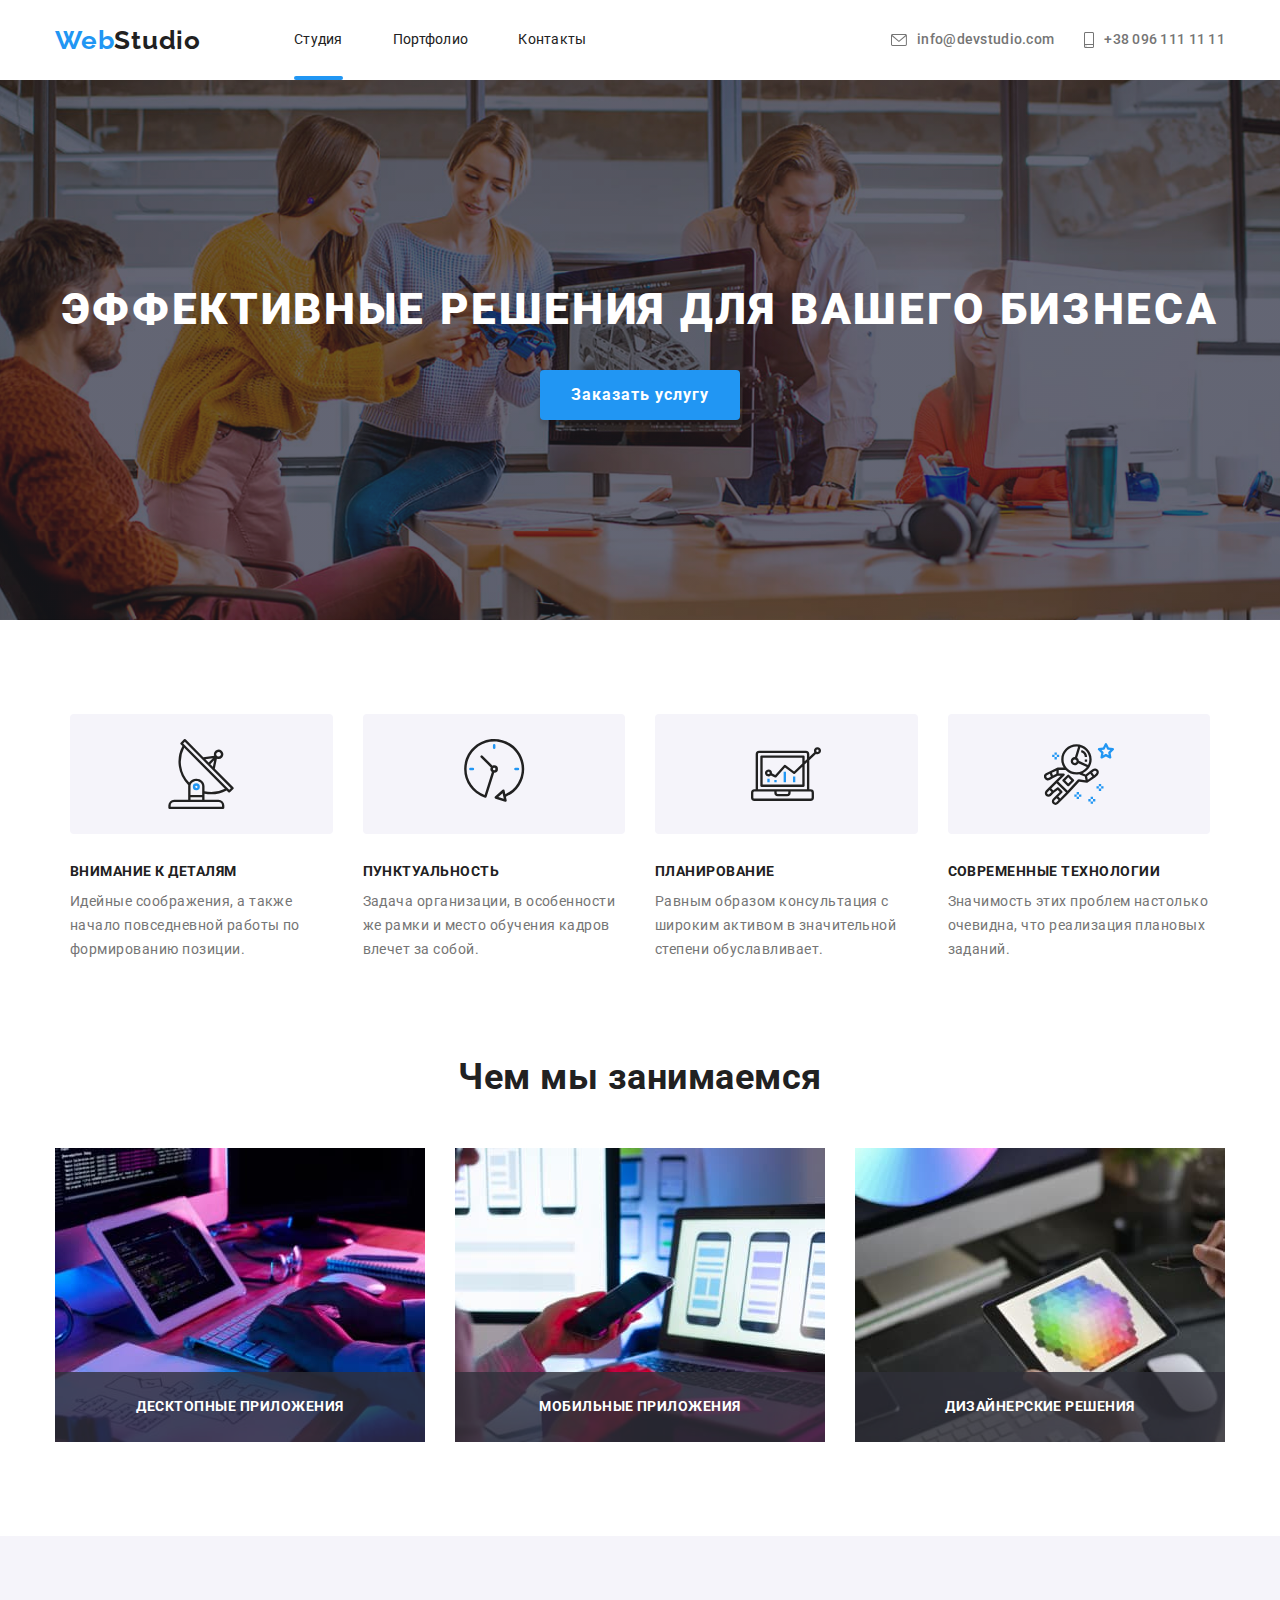
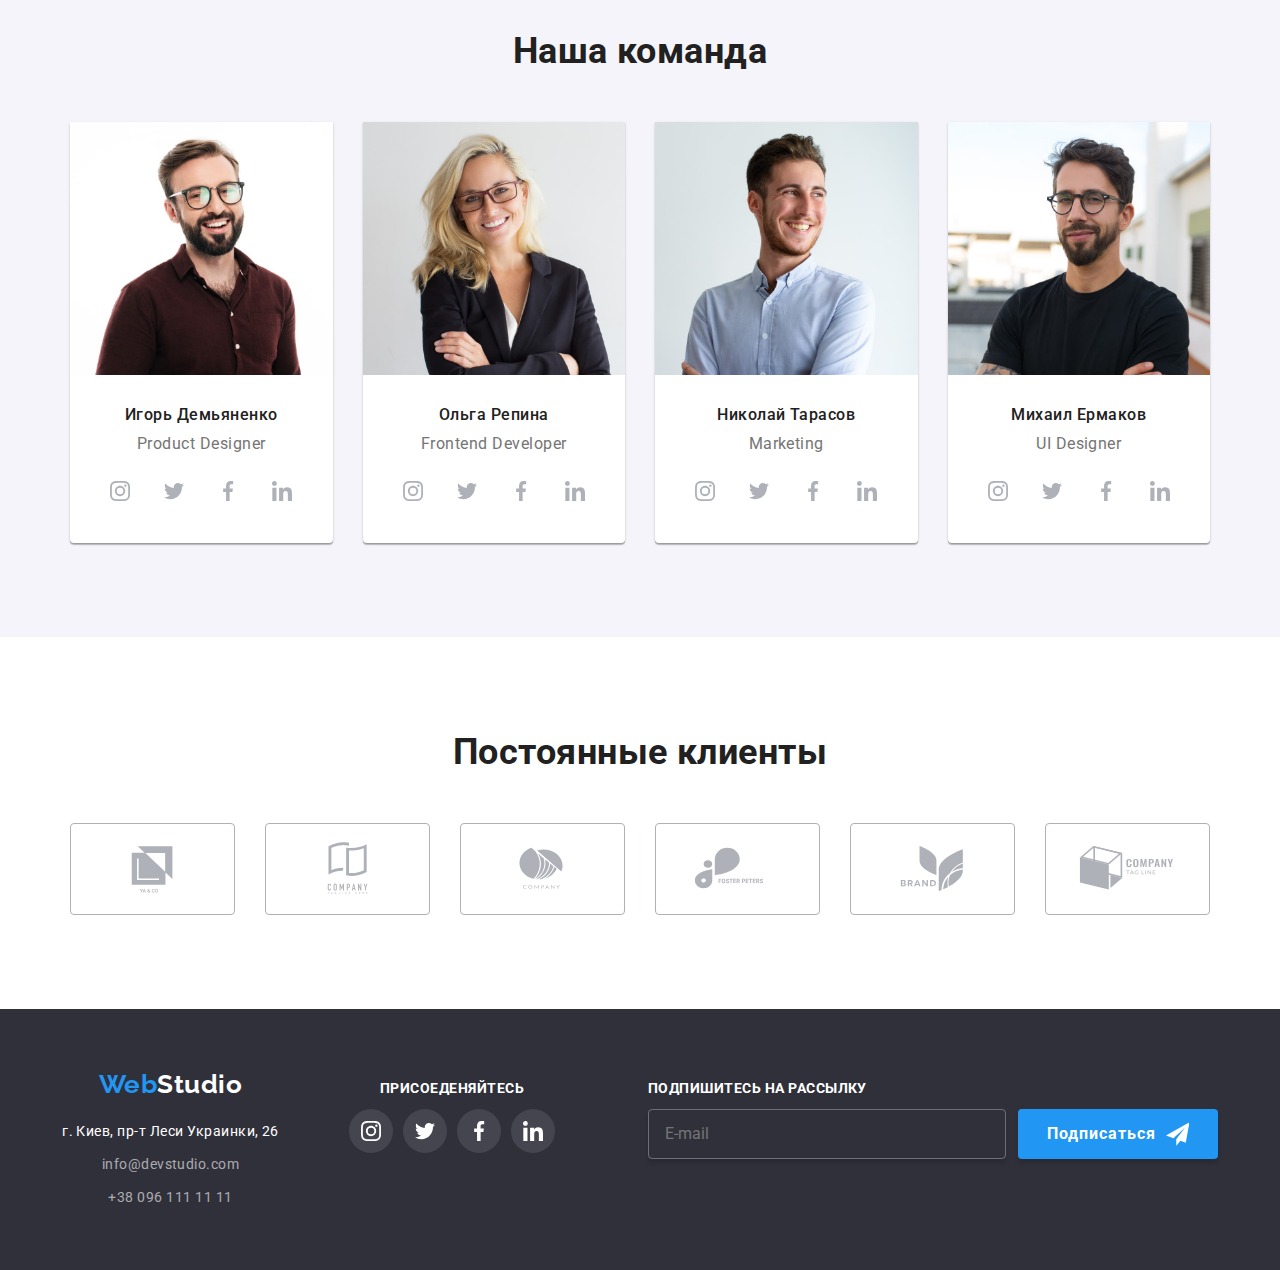
==== commit e6d0dca4: "Адаптивка хедер" ====
--- a/index.html
+++ b/index.html
@@ -28,42 +28,38 @@
         <a class="header__logo" href="./index.html">
           <span class="header__logo-icon">Web</span><span class="header__logo-text">Studio</span></a
         >
-        <div class="header__box">
-          <!-- <nav> -->
-          <ul class="header__nav list">
-            <li class="header__nav-item">
-              <a class="header__nav-link--current header__nav-link link" href="./index.html"
-                >Студия</a
-              >
-            </li>
-            <li class="header__nav-item">
-              <a class="header__nav-link link" href="./portfolio.html">Портфолио</a>
-            </li>
-            <li class="header__nav-item">
-              <a class="header__nav-link link" href="">Контакты</a>
-            </li>
-          </ul>
-          <!-- </nav> -->
-          <ul class="header__contact list">
-            <li class="header__contact-item">
-              <a
-                class="header__contact-mail header__contact-link link"
-                href="mailto:info@devstudio.com"
-              >
-                <svg class="header__contact-icon" width="16" height="12">
-                  <use href="./images/icons.svg#icon-envelope"></use></svg
-                >info@devstudio.com
-              </a>
-            </li>
-            <li class="header__contact-item">
-              <a class="header__contact-tel header__contact-link link" href="tel:+380961111111"
-                ><svg class="header__contact-icon" width="10" height="16">
-                  <use href="./images/icons.svg#icon-smartphone"></use></svg
-                >+38 096 111 11 11</a
-              >
-            </li>
-          </ul>
-        </div>
+        <ul class="header__nav list">
+          <li class="header__nav-item">
+            <a class="header__nav-link--current header__nav-link link" href="./index.html"
+              >Студия</a
+            >
+          </li>
+          <li class="header__nav-item">
+            <a class="header__nav-link link" href="./portfolio.html">Портфолио</a>
+          </li>
+          <li class="header__nav-item">
+            <a class="header__nav-link link" href="">Контакты</a>
+          </li>
+        </ul>
+        <ul class="header__contact list">
+          <li class="header__contact-item">
+            <a
+              class="header__contact-mail header__contact-link link"
+              href="mailto:info@devstudio.com"
+            >
+              <svg class="header__contact-icon" width="16" height="12">
+                <use href="./images/icons.svg#icon-envelope"></use></svg
+              >info@devstudio.com
+            </a>
+          </li>
+          <li class="header__contact-item">
+            <a class="header__contact-tel header__contact-link link" href="tel:+380961111111"
+              ><svg class="header__contact-icon" width="10" height="16">
+                <use href="./images/icons.svg#icon-smartphone"></use></svg
+              >+38 096 111 11 11</a
+            >
+          </li>
+        </ul>
         <button class="mobile__menu-btn" type="button" data-menu-button aria-expanded="false">
           <svg class="mobile__menu-icon" width="24" height="16">
             <use class="mobile__menu-icon-menu" href="./images/icons.svg#icon-menu"></use>
--- a/css/main.min.css
+++ b/css/main.min.css
@@ -1 +1 @@
-body{color:var(--primary-text-color);background-color:var(--primary-white-color);font-family:Roboto,sans-serif;letter-spacing:.03em}.container{width:100%;padding-left:15px;padding-right:15px;margin-left:auto;margin-right:auto;border:1px solid red}@media screen and (min-width: 480px){.container{width:480px}}@media screen and (min-width: 768px){.container{width:768px}}@media screen and (min-width: 1200px){.container{width:1200px}}.section{padding-top:60px;padding-bottom:60px}@media screen and (min-width: 1200px){.section{padding-top:94px;padding-bottom:94px}}.section-title{color:var(--primary-text-color);font-size:36px;line-height:1.16px;text-align:center;margin-top:0px;margin-bottom:30px}@media screen and (min-width: 1200px){.section-title{font-size:36px;line-height:1.17;margin-bottom:50px}}.img{display:block;max-width:100%;height:auto}footer{background-color:var(--footer-bg-color)}.list{list-style:none;padding:0px;margin:0px}.link{text-decoration:none}.header{padding:10px 0}@media screen and (min-width: 768px){.header{padding:0}}.header__main-nav{display:-webkit-box;display:-ms-flexbox;display:flex;-webkit-box-align:center;-ms-flex-align:center;align-items:center}.header__box{display:none}@media screen and (min-width: 768px){.header__box{display:-webkit-box;display:-ms-flexbox;display:flex;-webkit-box-align:center;-ms-flex-align:center;align-items:center}}.header__nav{display:none}@media screen and (min-width: 768px){.header__nav{display:-webkit-box;display:-ms-flexbox;display:flex;-webkit-box-align:center;-ms-flex-align:center;align-items:center;outline:1px solid teal}.header__nav-item:not(:last-child){margin-right:50px}}.header__nav-link{font-size:14px;line-height:1.14;letter-spacing:.02em;text-decoration:none;color:var(--primary-text-color);display:block;padding:32px 0px;-webkit-transition:color 250ms cubic-bezier(0.4, 0, 0.2, 1);transition:color 250ms cubic-bezier(0.4, 0, 0.2, 1)}.header__nav-link:hover,.header__nav-link:focus{color:var(--accent-color)}.header__nav-link--current{position:relative}.header__nav-link--current::after{position:absolute;content:"";display:block;width:100%;height:4px;border-radius:2px;background-color:var(--accent-color);bottom:0px;left:0px}.header__contact{display:none}@media screen and (min-width: 768px){.header__contact{display:-webkit-box;display:-ms-flexbox;display:flex;-webkit-box-orient:vertical;-webkit-box-direction:normal;-ms-flex-direction:column;flex-direction:column;outline:1px solid #6aff2f}.header__contact-item:not(:last-child){margin-bottom:10px}}@media screen and (min-width: 1200px){.header__contact{-webkit-box-orient:horizontal;-webkit-box-direction:normal;-ms-flex-direction:row;flex-direction:row}.header__contact-item:not(:last-child){margin-bottom:0;margin-right:30px}}.header__contact-mail,.header__contact-tel{display:-webkit-box;display:-ms-flexbox;display:flex;-webkit-box-align:center;-ms-flex-align:center;align-items:center;color:var(--text-color);font-style:normal;font-weight:500;font-size:14px;line-height:1.14;letter-spacing:.02em;fill:currentColor;padding:32px 0px;-webkit-transition:color 250ms cubic-bezier(0.4, 0, 0.2, 1);transition:color 250ms cubic-bezier(0.4, 0, 0.2, 1)}@media screen and (min-width: 768px){.header__contact-mail,.header__contact-tel{padding:0}}.header__contact-link:hover,.header__contact-link:focus{color:var(--accent-color)}.header__contact-icon{display:-webkit-inline-box;display:-ms-inline-flexbox;display:inline-flex;margin-right:10px}.hero-section{background-image:-webkit-gradient(linear, left top, right top, from(rgba(47, 48, 58, 0.4)), to(rgba(47, 48, 58, 0.4))),url("../images/hero/hero.png");background-image:linear-gradient(to right, rgba(47, 48, 58, 0.4), rgba(47, 48, 58, 0.4)),url("../images/hero/hero.png");background-color:var(--social-icon-color);background-repeat:no-repeat;background-size:cover;background-position:center;max-width:480px;margin-left:auto;margin-right:auto;display:-webkit-box;display:-ms-flexbox;display:flex;-webkit-box-pack:center;-ms-flex-pack:center;justify-content:center;text-align:center;padding:200px 0px}@media screen and (min-width: 768px){.hero-section{max-width:768px}}@media screen and (min-width: 1200px){.hero-section{max-width:1600px}}.hero-section__title{color:var(--primary-white-color);font-weight:900;font-size:26px;line-height:1.6;letter-spacing:.06em;text-transform:uppercase;margin-top:0px;margin-bottom:30px}@media screen and (min-width: 1200px){.hero-section__title{font-size:44px;line-height:1.36}}.hero-section__btn{font-family:inherit;font-weight:700;font-size:16px;line-height:1.88;letter-spacing:.06em;color:var(--primary-white-color);background-color:var(--accent-color);cursor:pointer;min-width:200px;min-height:50px;-webkit-box-shadow:var(--shadow-hero-btn);box-shadow:var(--shadow-hero-btn);border-radius:4px;border-color:rgba(0,0,0,0)}.hero-section__btn:hover,.hero-section__btn:focus{background-color:var(--accent-btn-bg)}.features__list{display:block}@media screen and (min-width: 768px){.features__list{display:-webkit-box;display:-ms-flexbox;display:flex;-webkit-box-pack:center;-ms-flex-pack:center;justify-content:center;-ms-flex-wrap:wrap;flex-wrap:wrap;gap:30px}}.features__wrap{display:-webkit-box;display:-ms-flexbox;display:flex;-webkit-box-pack:center;-ms-flex-pack:center;justify-content:center;-webkit-box-align:center;-ms-flex-align:center;align-items:center;height:120px;background-color:var(--filter-btn-bg-color);border-radius:4px;margin-bottom:30px}@media screen and (min-width: 768px){.features__item{-ms-flex-preferred-size:calc((100% - 60px)/2);flex-basis:calc((100% - 60px)/2)}}@media screen and (min-width: 1200px){.features__item{-ms-flex-preferred-size:calc((100% - 120px)/4);flex-basis:calc((100% - 120px)/4)}}.features__subtitle{text-align:center;font-size:14px;line-height:1.14;text-transform:uppercase;margin-top:0px;margin-bottom:10px}@media screen and (min-width: 768px){.features__subtitle{text-align:left}}.features__text{color:var(--text-color);font-size:14px;line-height:1.71;margin-top:0px;margin-bottom:0px}.works{display:none}@media screen and (min-width: 1200px){.works{display:-webkit-box;display:-ms-flexbox;display:flex;margin-top:-94px}}.works__list{display:-webkit-box;display:-ms-flexbox;display:flex}.works__item:not(:last-child){margin-right:30px}.works__item{position:relative}.works__img{display:block}.works__descr{position:absolute;display:-webkit-box;display:-ms-flexbox;display:flex;-webkit-box-align:center;-ms-flex-align:center;align-items:center;-webkit-box-pack:center;-ms-flex-pack:center;justify-content:center;width:100%;height:70px;right:0;bottom:0;background:rgba(47,48,58,.8)}.works__text{font-weight:700;font-size:14px;line-height:1.14;text-transform:uppercase;color:var(--primary-white-color);margin:0;padding:0}.teams{display:block;background-color:var(--filter-btn-bg-color)}.teams__list{display:-webkit-box;display:-ms-flexbox;display:flex;-webkit-box-orient:vertical;-webkit-box-direction:normal;-ms-flex-direction:column;flex-direction:column;gap:30px;text-align:center}@media screen and (min-width: 768px){.teams__list{-webkit-box-pack:center;-ms-flex-pack:center;justify-content:center;-webkit-box-orient:horizontal;-webkit-box-direction:normal;-ms-flex-direction:row;flex-direction:row;-ms-flex-wrap:wrap;flex-wrap:wrap}}@media screen and (min-width: 1200px){.teams__list{-ms-flex-wrap:nowrap;flex-wrap:nowrap}}.teams__wrap{padding:24px 0}@media screen and (min-width: 1200px){.teams__wrap{padding:30px 0}}.teams__item{background-color:var(--primary-white-color);-webkit-box-shadow:var(--shadow-team-container);box-shadow:var(--shadow-team-container);border-radius:0px 0px 4px 4px}@media screen and (min-width: 768px){.teams__item{-ms-flex-preferred-size:calc((100% - 60px)/2);flex-basis:calc((100% - 60px)/2)}}@media screen and (min-width: 1200px){.teams__item{-ms-flex-preferred-size:calc((100% - 120px)/4);flex-basis:calc((100% - 120px)/4)}}.teams__img{-o-object-fit:contain;object-fit:contain}@media screen and (min-width: 768px){.teams__img{width:354px}}@media screen and (min-width: 1200px){.teams__img{width:270px}}.teams__name{font-weight:500;font-style:normal;font-size:16px;line-height:1.19;padding-bottom:10px;margin-top:0px;margin-bottom:0px}.teams__text{color:var(--text-color);font-weight:400;font-style:normal;font-size:16px;line-height:1.19;padding-bottom:16px;margin-top:0px;margin-bottom:0px}.teams__socials-list{display:-webkit-box;display:-ms-flexbox;display:flex;-webkit-box-pack:center;-ms-flex-pack:center;justify-content:center;-webkit-box-align:center;-ms-flex-align:center;align-items:center;gap:10px}.teams__link{display:-webkit-inline-box;display:-ms-inline-flexbox;display:inline-flex;fill:var(--icon-color);width:44px;height:44px;padding:12px;border-radius:50%;-webkit-transition:fill 250ms cubic-bezier(0.4, 0, 0.2, 1);transition:fill 250ms cubic-bezier(0.4, 0, 0.2, 1);-webkit-transition:background-color 250ms cubic-bezier(0.4, 0, 0.2, 1);transition:background-color 250ms cubic-bezier(0.4, 0, 0.2, 1)}.teams__link:hover,.teams__link:focus{fill:var(--section-team-color);background-color:var(--accent-color)}.customers__list{display:-webkit-box;display:-ms-flexbox;display:flex;-webkit-box-pack:center;-ms-flex-pack:center;justify-content:center;-ms-flex-wrap:wrap;flex-wrap:wrap;-webkit-box-align:center;-ms-flex-align:center;align-items:center;gap:30px}.customers__item{-ms-flex-preferred-size:calc((100% - 60px)/2);flex-basis:calc((100% - 60px)/2)}@media screen and (min-width: 768px){.customers__item{-ms-flex-preferred-size:calc((100% - 90px)/3);flex-basis:calc((100% - 90px)/3)}}@media screen and (min-width: 1200px){.customers__item{-ms-flex-preferred-size:calc((100% - 180px)/6);flex-basis:calc((100% - 180px)/6)}}.customers__link{display:-webkit-box;display:-ms-flexbox;display:flex;-webkit-box-pack:center;-ms-flex-pack:center;justify-content:center;-webkit-box-align:center;-ms-flex-align:center;align-items:center;max-width:210px;height:92px;border:1px solid var(--icon-color);border-radius:4px;cursor:pointer;-webkit-transition:border 250ms cubic-bezier(0.4, 0, 0.2, 1);transition:border 250ms cubic-bezier(0.4, 0, 0.2, 1)}.customers__link:hover,.customers__link:focus{border-color:var(--accent-color)}.customers__icon{fill:var(--icon-color);-webkit-transition:fill 250ms cubic-bezier(0.4, 0, 0.2, 1);transition:fill 250ms cubic-bezier(0.4, 0, 0.2, 1)}.customers__link:hover .customers__icon,.customers__link:focus .customers__icon{fill:var(--accent-color)}.footer{display:-webkit-box;display:-ms-flexbox;display:flex;-webkit-box-orient:vertical;-webkit-box-direction:normal;-ms-flex-direction:column;flex-direction:column;padding:60px 0}@media screen and (min-width: 768px){.footer{-webkit-box-pack:center;-ms-flex-pack:center;justify-content:center;-ms-flex-wrap:wrap;flex-wrap:wrap;-webkit-box-orient:horizontal;-webkit-box-direction:normal;-ms-flex-direction:row;flex-direction:row;padding-bottom:60px}}@media screen and (min-width: 1200px){.footer{-webkit-box-align:baseline;-ms-flex-align:baseline;align-items:baseline}}.footer__box{margin-bottom:60px}@media screen and (min-width: 768px){.footer__box{display:-webkit-box;display:-ms-flexbox;display:flex;-webkit-box-align:baseline;-ms-flex-align:baseline;align-items:baseline}}@media screen and (min-width: 1200px){.footer__box{margin-bottom:0;margin-right:93px}}.footer__contacs{display:-webkit-box;display:-ms-flexbox;display:flex;-webkit-box-orient:vertical;-webkit-box-direction:normal;-ms-flex-direction:column;flex-direction:column;-webkit-box-align:center;-ms-flex-align:center;align-items:center;margin-bottom:60px}@media screen and (min-width: 768px){.footer__contacs{margin-right:165px;margin-bottom:0}}@media screen and (min-width: 1200px){.footer__contacs{margin-right:70px}}.footer__address{display:-webkit-box;display:-ms-flexbox;display:flex;-webkit-box-orient:vertical;-webkit-box-direction:normal;-ms-flex-direction:column;flex-direction:column;-webkit-box-align:center;-ms-flex-align:center;align-items:center;font-style:normal;font-weight:400;font-size:14px;line-height:1.71}.footer__address-link{color:var(--primary-white-color)}.footer__address-mail,.footer__address-tel{color:var(--primary-footer-tel)}.footer__address-mail:hover,.footer__address-mail:focus{color:var(--accent-color)}.footer__address-tel:hover,.footer__address-tel:focus{color:var(--accent-color)}.footer__address-item:not(:last-child){margin-bottom:8px}@media screen and (min-width: 1200px){.footer__address-item:not(:last-child){margin-bottom:9px}}.footer__address-item{font-style:normal}.footer-socials{display:-webkit-box;display:-ms-flexbox;display:flex;-webkit-box-orient:vertical;-webkit-box-direction:normal;-ms-flex-direction:column;flex-direction:column;-webkit-box-align:center;-ms-flex-align:center;align-items:center}.footer-socials__text{font-weight:700;font-size:14px;line-height:1.14px;text-transform:uppercase;color:var(--primary-white-color);margin:0 0 20px}.footer-socials-list{display:-webkit-box;display:-ms-flexbox;display:flex;-webkit-box-pack:center;-ms-flex-pack:center;justify-content:center;-webkit-box-align:center;-ms-flex-align:center;align-items:center;gap:10px}.footer-socials__link{display:-webkit-inline-box;display:-ms-inline-flexbox;display:inline-flex;fill:var(--primary-white-color);width:44px;height:44px;padding:12px;border-radius:50%;background-color:var(--footer-icon-bg);-webkit-transition:fill 250ms cubic-bezier(0.4, 0, 0.2, 1);transition:fill 250ms cubic-bezier(0.4, 0, 0.2, 1);-webkit-transition:background-color 250ms cubic-bezier(0.4, 0, 0.2, 1);transition:background-color 250ms cubic-bezier(0.4, 0, 0.2, 1)}.footer-socials__link:hover,.footer-socials__link:focus{fill:var(--section-team-color);background-color:var(--accent-color);-webkit-box-shadow:var(--shadow-footer-icon);box-shadow:var(--shadow-footer-icon)}@media screen and (min-height: 1200px){.footer__subscribe{margin-left:93px}}.footer__subscribe-text{font-weight:700;font-size:14px;line-height:1.14px;text-align:center;text-transform:uppercase;color:var(--primary-white-color);margin:0 0 20px}@media screen and (min-width: 1200px){.footer__subscribe-text{text-align:left}}.footer__form{display:-webkit-box;display:-ms-flexbox;display:flex;-webkit-box-orient:vertical;-webkit-box-direction:normal;-ms-flex-direction:column;flex-direction:column;-webkit-box-align:center;-ms-flex-align:center;align-items:center}@media screen and (min-width: 1200px){.footer__form{-webkit-box-orient:horizontal;-webkit-box-direction:normal;-ms-flex-direction:row;flex-direction:row}}.footer__form-email{display:-webkit-box;display:-ms-flexbox;display:flex;-webkit-box-align:center;-ms-flex-align:center;align-items:center;width:450px;height:50px;font-size:16px;line-height:1.25;padding:15px 16px;margin-bottom:20px;color:rgba(255,255,255,.6);background-color:inherit;border:1px solid rgba(255,255,255,.3);-webkit-box-shadow:0px 4px 4px rgba(0,0,0,.15);box-shadow:0px 4px 4px rgba(0,0,0,.15);border-radius:4px;outline:none}@media screen and (min-width: 1200px){.footer__form-email{width:358px;margin-bottom:0;margin-right:12px}}.footer__form-btn{display:-webkit-inline-box;display:-ms-inline-flexbox;display:inline-flex;-webkit-box-align:center;-ms-flex-align:center;align-items:center;text-align:center;position:relative;width:200px;height:50px;font-weight:700;font-size:16px;line-height:1.88;letter-spacing:.06em;padding:10px 29px;border:none;color:var(--primary-white-color);background-color:var(--accent-color);-webkit-box-shadow:0px 4px 4px rgba(0,0,0,.15);box-shadow:0px 4px 4px rgba(0,0,0,.15);border-radius:4px}.footer__form-icon{width:24px;height:24px;margin-left:10px;fill:var(--primary-white-color)}.portfolio__list{display:block}@media screen and (min-width: 768px){.portfolio__list{display:-webkit-box;display:-ms-flexbox;display:flex;-webkit-box-pack:center;-ms-flex-pack:center;justify-content:center;-ms-flex-wrap:wrap;flex-wrap:wrap;gap:30px}}@media screen and (min-width: 768px){.portfolio__list{-webkit-box-pack:start;-ms-flex-pack:start;justify-content:start}}@media screen and (min-width: 768px){.portfolio__item{-ms-flex-preferred-size:calc((100% - 60px)/2);flex-basis:calc((100% - 60px)/2)}}@media screen and (min-width: 1200px){.portfolio__item{-ms-flex-preferred-size:calc((100% - 90px)/3);flex-basis:calc((100% - 90px)/3)}}.portfolio__item:hover{-webkit-box-shadow:0px 1px 1px rgba(0,0,0,.12),0px 4px 4px rgba(0,0,0,.06),1px 4px 6px rgba(0,0,0,.16);box-shadow:0px 1px 1px rgba(0,0,0,.12),0px 4px 4px rgba(0,0,0,.06),1px 4px 6px rgba(0,0,0,.16);-webkit-transition:-webkit-box-shadow 250ms cubic-bezier(0.4, 0, 0.2, 1);transition:-webkit-box-shadow 250ms cubic-bezier(0.4, 0, 0.2, 1);transition:box-shadow 250ms cubic-bezier(0.4, 0, 0.2, 1);transition:box-shadow 250ms cubic-bezier(0.4, 0, 0.2, 1), -webkit-box-shadow 250ms cubic-bezier(0.4, 0, 0.2, 1)}.portfolio__link{display:-webkit-box;display:-ms-flexbox;display:flex;height:100%;-webkit-box-orient:vertical;-webkit-box-direction:normal;-ms-flex-direction:column;flex-direction:column}.thumb{position:relative;overflow:hidden}.thumb-img{display:block;max-width:100%}@media screen and (min-width: 768px){.thumb-img{width:354px}}@media screen and (min-width: 1200px){.thumb-img{width:370px}}.thumb:hover .thumb-text{-webkit-transform:translateY(0);transform:translateY(0)}.thumb-text{position:absolute;bottom:0;width:100%;background-color:var(--accent-card-color);padding:63px 24px;font-size:18px;margin:0;color:var(--primary-white-color);line-height:1.56;-webkit-transform:translateY(101%);transform:translateY(101%);-webkit-transition:-webkit-transform 250ms cubic-bezier(0.4, 0, 0.2, 1);transition:-webkit-transform 250ms cubic-bezier(0.4, 0, 0.2, 1);transition:transform 250ms cubic-bezier(0.4, 0, 0.2, 1);transition:transform 250ms cubic-bezier(0.4, 0, 0.2, 1), -webkit-transform 250ms cubic-bezier(0.4, 0, 0.2, 1)}.description{border:1px solid var(--border-portfolio-item-color);padding:20px 24px;-webkit-box-flex:1;-ms-flex-positive:1;flex-grow:1}.description-title{color:var(--primary-text-color);font-style:normal;font-size:18px;line-height:2;letter-spacing:.06em;margin-bottom:4px;margin:0px}.description-text{color:var(--text-color);font-style:normal;font-weight:400;font-size:16px;line-height:1.88;margin:0px}.header__logo{font-family:Raleway,sans-serif;font-weight:700;font-size:24px;line-height:1.17;letter-spacing:.03em;text-decoration:none}@media screen and (min-width: 768px){.header__logo{margin-right:88px}}@media screen and (min-width: 1200px){.header__logo{font-size:26px;line-height:1.19;margin-right:93px}}.header__logo-icon{color:var(--accent-color)}.header__logo-text{color:var(--primary-text-color)}.footer__logo{font-family:Raleway,sans-serif;font-weight:700;font-size:26px;line-height:1.19;text-decoration:none;margin-bottom:20px}.footer__logo-icon{color:var(--accent-color)}.footer__logo-text{color:var(--primary-white-color)}.filter__list{display:-webkit-box;display:-ms-flexbox;display:flex;-ms-flex-wrap:wrap;flex-wrap:wrap;-webkit-box-pack:left;-ms-flex-pack:left;justify-content:left;margin-bottom:50px}@media screen and (min-width: 768px){.filter__list{-webkit-box-pack:center;-ms-flex-pack:center;justify-content:center;-ms-flex-wrap:nowrap;flex-wrap:nowrap;margin-bottom:30px}}.filter__item:not(:last-child){margin-right:8px;margin-bottom:15px}.filter__item{margin-bottom:15px}.filter__btn{font-family:inherit;color:var(--primary-text-color);background-color:var(--filter-btn-bg-color);font-weight:500;font-size:16px;line-height:1.62;cursor:pointer;border-radius:4px;border-color:rgba(0,0,0,0);padding:6px 22px;-webkit-transition:color 250ms cubic-bezier(0.4, 0, 0.2, 1);transition:color 250ms cubic-bezier(0.4, 0, 0.2, 1);-webkit-transition:background-color 250ms cubic-bezier(0.4, 0, 0.2, 1);transition:background-color 250ms cubic-bezier(0.4, 0, 0.2, 1)}.filter__btn:hover,.filter__btn:focus{color:var(--primary-white-color);background-color:var(--accent-color);-webkit-box-shadow:0px 3px 1px rgba(0,0,0,.1),0px 1px 2px rgba(0,0,0,.08),0px 2px 2px rgba(0,0,0,.12);box-shadow:0px 3px 1px rgba(0,0,0,.1),0px 1px 2px rgba(0,0,0,.08),0px 2px 2px rgba(0,0,0,.12)}.backdrop{position:fixed;top:0;left:0;width:100%;height:100%;padding:94px 15px 0;background-color:var(--modal-backdrop-color);opacity:1;z-index:100;-webkit-transition:opacity 250ms cubic-bezier(0.4, 0, 0.2, 1);transition:opacity 250ms cubic-bezier(0.4, 0, 0.2, 1)}.backdrop.is-hidden{opacity:0;visibility:hidden;pointer-events:none}.modal{display:-webkit-box;display:-ms-flexbox;display:flex;-webkit-box-orient:vertical;-webkit-box-direction:normal;-ms-flex-direction:column;flex-direction:column;-webkit-box-align:center;-ms-flex-align:center;align-items:center;position:absolute;top:50%;left:50%;width:100%;max-width:450px;border-radius:4px;padding:40px;background-color:var(--primary-white-color);-webkit-box-shadow:var(--shadow-modal-window);box-shadow:var(--shadow-modal-window);-webkit-transform:scale(1) translate(-50%, -50%) rotate(360deg);transform:scale(1) translate(-50%, -50%) rotate(360deg);-webkit-transition:-webkit-transform 250ms cubic-bezier(0.4, 0, 0.2, 1);transition:-webkit-transform 250ms cubic-bezier(0.4, 0, 0.2, 1);transition:transform 250ms cubic-bezier(0.4, 0, 0.2, 1);transition:transform 250ms cubic-bezier(0.4, 0, 0.2, 1), -webkit-transform 250ms cubic-bezier(0.4, 0, 0.2, 1)}@media screen and (min-width: 1200px){.modal{max-width:528px}}.modal__close-btn{position:absolute;top:0;right:0;display:-webkit-box;display:-ms-flexbox;display:flex;-webkit-box-pack:center;-ms-flex-pack:center;justify-content:center;-webkit-box-align:center;-ms-flex-align:center;align-items:center;width:30px;height:30px;margin-top:8px;margin-right:8px;border-radius:50px;cursor:pointer;fill:var(--primary-text-color);background-color:rgba(0,0,0,0);border:var(--modal-close-border-color);-webkit-transition:fill 250ms cubic-bezier(0.4, 0, 0.2, 1);transition:fill 250ms cubic-bezier(0.4, 0, 0.2, 1)}.modal__close-btn:hover,.modal__close-btn:focus{fill:var(--accent-color)}.modal__title{margin:0px 0px 12px 0px;padding:0;font-size:20px;line-height:1.15;text-align:center;letter-spacing:.03em;color:var(--primary-text-color)}.modal__form-label{display:block;position:relative}.modal__lable-title{display:block;margin-top:10px;font-size:12px;line-height:1.16;letter-spacing:.01em;color:#757575}.modal__input{padding-top:12px;padding-bottom:12px;padding-left:42px;margin-top:4px;width:100%;height:40px;cursor:pointer;outline:rgba(0,0,0,0);border-color:var(--footer-icon-bg);border:1px solid rgba(33,33,33,.2);border-radius:4px;-webkit-transition:border 250ms cubic-bezier(0.4, 0, 0.2, 1);transition:border 250ms cubic-bezier(0.4, 0, 0.2, 1)}.modal__input:hover,.modal__input:focus{border:1px solid var(--accent-color)}.modal__input-icon{position:absolute;display:inline-block;top:50%;left:0%;margin-left:12px;fill:var(--primary-text-color);-webkit-transition:fill 250ms cubic-bezier(0.4, 0, 0.2, 1);transition:fill 250ms cubic-bezier(0.4, 0, 0.2, 1)}.modal__input:hover+.modal__input-icon,.modal__input:focus+.modal__input-icon{fill:var(--accent-color)}.modal__form-feedback{width:100%;margin-bottom:20px}.modal__textarea::-webkit-input-placeholder{color:rgba(117,117,117,.5)}.modal__textarea::-moz-placeholder{color:rgba(117,117,117,.5)}.modal__textarea:-ms-input-placeholder{color:rgba(117,117,117,.5)}.modal__textarea::-ms-input-placeholder{color:rgba(117,117,117,.5)}.modal__textarea::placeholder{color:rgba(117,117,117,.5)}.modal__textarea{margin-top:4px;padding:12px 16px;width:100%;height:120px;font-size:14px;line-height:1.14;letter-spacing:.01em;outline:rgba(0,0,0,0);border:1px solid rgba(33,33,33,.2);border-radius:4px;resize:none;-webkit-transition:border 250ms cubic-bezier(0.4, 0, 0.2, 1);transition:border 250ms cubic-bezier(0.4, 0, 0.2, 1)}.modal__textarea:hover,.modal__textarea:focus{border:1px solid #2196f3}.modal__checkbox{display:-webkit-box;display:-ms-flexbox;display:flex;-webkit-box-pack:center;-ms-flex-pack:center;justify-content:center;-webkit-box-align:center;-ms-flex-align:center;align-items:center;width:100%;margin-top:20px;font-size:14px;line-height:1.71;letter-spacing:.03em}.modal__checkbox-input:checked+.modal__checkbox-img>.modal__checkbox-icon{fill:var(--primary-white-color)}.modal__checkbox-img{display:-webkit-inline-box;display:-ms-inline-flexbox;display:inline-flex;-webkit-box-align:center;-ms-flex-align:center;align-items:center;-webkit-box-pack:center;-ms-flex-pack:center;justify-content:center;width:16px;height:15px;border-radius:2px;outline:2px solid #212121;outline-offset:-2px;-webkit-transition:outline-color 250ms cubic-bezier(0.4, 0, 0.2, 1);transition:outline-color 250ms cubic-bezier(0.4, 0, 0.2, 1);-webkit-transition:background-color 250ms cubic-bezier(0.4, 0, 0.2, 1);transition:background-color 250ms cubic-bezier(0.4, 0, 0.2, 1)}.modal__checkbox-input:checked+.modal__checkbox-img{outline-color:var(--accent-color);background-color:var(--accent-color)}.modal__checkbox-icon{fill:rgba(0,0,0,0)}.modal__checkbox-text{margin-left:8px;font-size:14px;line-height:1.71;letter-spacing:.03em;color:var(--text-color)}.modal__user-agree{color:var(--accent-color)}.modal__btn{font-family:inherit;font-weight:700;font-size:16px;line-height:1.88;letter-spacing:.06em;color:var(--primary-white-color);background-color:var(--accent-color);cursor:pointer;width:200px;height:50px;margin-top:30px;-webkit-box-shadow:var(--shadow-hero-btn);box-shadow:var(--shadow-hero-btn);border-radius:4px;border-color:rgba(0,0,0,0)}.mobile__menu-btn{z-index:2;width:40px;height:40px;margin-left:auto;padding:0;display:-webkit-inline-box;display:-ms-inline-flexbox;display:inline-flex;-webkit-box-pack:center;-ms-flex-pack:center;justify-content:center;-webkit-box-align:center;-ms-flex-align:center;align-items:center;background-color:rgba(0,0,0,0);border:none;cursor:pointer}@media screen and (min-width: 768px){.mobile__menu-btn{display:none}}.mobile__menu-icon-menu{opacity:1;fill:var(--primary-text-color)}.mobile__menu-icon-menu{opacity:1;fill:var(--primary-text-color)}.mobile__menu-btn.is-open .mobile__menu-icon-menu{opacity:0}.mobile__menu-icon-close{opacity:0;fill:var(--primary-text-color)}.mobile__menu-btn.is-open .mobile__menu-icon-close{opacity:1}.mobile__menu-icon-close{opacity:0;fill:var(--primary-text-color)}.mobile-menu{z-index:1;position:fixed;top:0;width:100%;height:100%;background:#fff;-webkit-box-shadow:0px 4px 8px rgba(0,0,0,.04),0px 2px 4px rgba(0,0,0,.08),0px 1px 3px rgba(0,0,0,.16);box-shadow:0px 4px 8px rgba(0,0,0,.04),0px 2px 4px rgba(0,0,0,.08),0px 1px 3px rgba(0,0,0,.16);opacity:0;visibility:hidden;pointer-events:none;-webkit-transform:translateX(-100%);transform:translateX(-100%);-webkit-transition:visibility 250ms cubic-bezier(0.4, 0, 0.2, 1);transition:visibility 250ms cubic-bezier(0.4, 0, 0.2, 1);-webkit-transition:opacity 250ms cubic-bezier(0.4, 0, 0.2, 1);transition:opacity 250ms cubic-bezier(0.4, 0, 0.2, 1)}.mobile-menu.is-open{opacity:1;visibility:visible;pointer-events:initial;-webkit-transform:translateX(0);transform:translateX(0)}.mobile-menu__container{max-width:100vw;height:100%;margin-left:auto;padding:48px 40px;display:-webkit-box;display:-ms-flexbox;display:flex;-webkit-box-orient:vertical;-webkit-box-direction:normal;-ms-flex-direction:column;flex-direction:column;background:#fff;-webkit-box-shadow:0px 4px 8px rgba(0,0,0,.04),0px 2px 4px rgba(0,0,0,.08),0px 1px 3px rgba(0,0,0,.16);box-shadow:0px 4px 8px rgba(0,0,0,.04),0px 2px 4px rgba(0,0,0,.08),0px 1px 3px rgba(0,0,0,.16)}.mobile__menu-nav{margin-bottom:auto}.mobile__menu-item:not(:last-child){margin-bottom:32px}.mobile__menu-list{font-weight:500;font-size:40px;line-height:1.17;letter-spacing:.02em;color:var(--primary-text-color)}.mobile__menu-link{font-weight:500;font-size:40px;line-height:1.17;letter-spacing:.02em;color:var(--primary-text-color)}.mobile__menu-link--current{color:var(--accent-color)}.mobile__menu-tel{font-style:normal;font-weight:500;font-size:34px;line-height:1.17;letter-spacing:.02em;color:var(--accent-color)}.mobile__menu-mail{font-style:normal;font-weight:500;font-size:24px;line-height:1.16;letter-spacing:.02em;color:var(--text-color)}.mobile__socials-list{display:-webkit-box;display:-ms-flexbox;display:flex}.mobile__socials-link{display:-webkit-box;display:-ms-flexbox;display:flex;color:var(--accent-color)}.mobile__socials-list{margin-top:64px}.mobile__socials-item{padding:0 10px}.mobile__socials-item:first-child{padding-left:0}.mobile__socials-item:last-child{padding-right:0}.mobile__socials-item:not(:last-child){border-right:1px solid rgba(33,33,33,.2)}.visually-hidden{position:absolute;width:1px;height:1px;margin:-1px;border:0;padding:0;white-space:nowrap;-webkit-clip-path:inset(100%);clip-path:inset(100%);clip:rect(0 0 0 0);overflow:hidden}/*# sourceMappingURL=main.min.css.map */+body{color:var(--primary-text-color);background-color:var(--primary-white-color);font-family:Roboto,sans-serif;letter-spacing:.03em}.container{width:100%;padding-left:15px;padding-right:15px;margin-left:auto;margin-right:auto}@media screen and (min-width: 480px){.container{width:480px}}@media screen and (min-width: 768px){.container{width:768px}}@media screen and (min-width: 1200px){.container{width:1200px}}.section{padding-top:60px;padding-bottom:60px}@media screen and (min-width: 1200px){.section{padding-top:94px;padding-bottom:94px}}.section-title{color:var(--primary-text-color);font-size:36px;line-height:1.16px;text-align:center;margin-top:0px;margin-bottom:30px}@media screen and (min-width: 1200px){.section-title{font-size:36px;line-height:1.17;margin-bottom:50px}}.img{display:block;max-width:100%;height:auto}footer{background-color:var(--footer-bg-color)}.list{list-style:none;padding:0px;margin:0px}.link{text-decoration:none}.header{padding:10px 0}@media screen and (min-width: 768px){.header{padding:0}}.header__main-nav{display:-webkit-box;display:-ms-flexbox;display:flex;-webkit-box-align:center;-ms-flex-align:center;align-items:center}.header__nav{display:none}@media screen and (min-width: 768px){.header__nav{display:-webkit-box;display:-ms-flexbox;display:flex;-webkit-box-align:center;-ms-flex-align:center;align-items:center}}.header__nav-item:not(:last-child){margin-right:50px}.header__nav-link{font-size:14px;line-height:1.14;letter-spacing:.02em;text-decoration:none;color:var(--primary-text-color);display:block;padding:32px 0px;-webkit-transition:color 250ms cubic-bezier(0.4, 0, 0.2, 1);transition:color 250ms cubic-bezier(0.4, 0, 0.2, 1)}.header__nav-link:hover,.header__nav-link:focus{color:var(--accent-color)}.header__nav-link--current{position:relative}.header__nav-link--current::after{position:absolute;content:"";display:block;width:100%;height:4px;border-radius:2px;background-color:var(--accent-color);bottom:0px;left:0px}.header__contact{display:none}@media screen and (min-width: 768px){.header__contact{display:-webkit-box;display:-ms-flexbox;display:flex;-webkit-box-orient:vertical;-webkit-box-direction:normal;-ms-flex-direction:column;flex-direction:column;margin-left:auto}}.header__contact-item:not(:last-child){margin-bottom:10px}@media screen and (min-width: 1200px){.header__contact{-webkit-box-orient:horizontal;-webkit-box-direction:normal;-ms-flex-direction:row;flex-direction:row}.header__contact-item:not(:last-child){margin-bottom:0;margin-right:30px}}@media screen and (min-width: 768px){.header__contact-mail,.header__contact-tel{display:-webkit-box;display:-ms-flexbox;display:flex;-webkit-box-align:center;-ms-flex-align:center;align-items:center;color:var(--text-color);font-style:normal;font-weight:500;font-size:14px;line-height:1.14;letter-spacing:.02em;fill:currentColor;-webkit-transition:color 250ms cubic-bezier(0.4, 0, 0.2, 1);transition:color 250ms cubic-bezier(0.4, 0, 0.2, 1)}}@media screen and (min-width: 1200px){.header__contact-mail,.header__contact-tel{padding:32px 0px}}.header__contact-link:hover,.header__contact-link:focus{color:var(--accent-color)}@media screen and (min-width: 768px){.header__contact-icon{display:-webkit-inline-box;display:-ms-inline-flexbox;display:inline-flex;margin-right:8px}}@media screen and (min-width: 1200px){.header__contact-icon{margin-right:10px}}.hero-section{background-image:-webkit-gradient(linear, left top, right top, from(rgba(47, 48, 58, 0.4)), to(rgba(47, 48, 58, 0.4))),url("../images/hero/hero.png");background-image:linear-gradient(to right, rgba(47, 48, 58, 0.4), rgba(47, 48, 58, 0.4)),url("../images/hero/hero.png");background-color:var(--social-icon-color);background-repeat:no-repeat;background-size:cover;background-position:center;max-width:480px;margin-left:auto;margin-right:auto;display:-webkit-box;display:-ms-flexbox;display:flex;-webkit-box-pack:center;-ms-flex-pack:center;justify-content:center;text-align:center;padding:200px 0px}@media screen and (min-width: 768px){.hero-section{max-width:768px}}@media screen and (min-width: 1200px){.hero-section{max-width:1600px}}.hero-section__title{color:var(--primary-white-color);font-weight:900;font-size:26px;line-height:1.6;letter-spacing:.06em;text-transform:uppercase;margin-top:0px;margin-bottom:30px}@media screen and (min-width: 1200px){.hero-section__title{font-size:44px;line-height:1.36}}.hero-section__btn{font-family:inherit;font-weight:700;font-size:16px;line-height:1.88;letter-spacing:.06em;color:var(--primary-white-color);background-color:var(--accent-color);cursor:pointer;min-width:200px;min-height:50px;-webkit-box-shadow:var(--shadow-hero-btn);box-shadow:var(--shadow-hero-btn);border-radius:4px;border-color:rgba(0,0,0,0)}.hero-section__btn:hover,.hero-section__btn:focus{background-color:var(--accent-btn-bg)}.features__list{display:block}@media screen and (min-width: 768px){.features__list{display:-webkit-box;display:-ms-flexbox;display:flex;-webkit-box-pack:center;-ms-flex-pack:center;justify-content:center;-ms-flex-wrap:wrap;flex-wrap:wrap;gap:30px}}.features__wrap{display:-webkit-box;display:-ms-flexbox;display:flex;-webkit-box-pack:center;-ms-flex-pack:center;justify-content:center;-webkit-box-align:center;-ms-flex-align:center;align-items:center;height:120px;background-color:var(--filter-btn-bg-color);border-radius:4px;margin-bottom:30px}@media screen and (min-width: 768px){.features__item{-ms-flex-preferred-size:calc((100% - 60px)/2);flex-basis:calc((100% - 60px)/2)}}@media screen and (min-width: 1200px){.features__item{-ms-flex-preferred-size:calc((100% - 120px)/4);flex-basis:calc((100% - 120px)/4)}}.features__subtitle{text-align:center;font-size:14px;line-height:1.14;text-transform:uppercase;margin-top:0px;margin-bottom:10px}@media screen and (min-width: 768px){.features__subtitle{text-align:left}}.features__text{color:var(--text-color);font-size:14px;line-height:1.71;margin-top:0px;margin-bottom:0px}.works{display:none}@media screen and (min-width: 1200px){.works{display:-webkit-box;display:-ms-flexbox;display:flex;margin-top:-94px}}.works__list{display:-webkit-box;display:-ms-flexbox;display:flex}.works__item:not(:last-child){margin-right:30px}.works__item{position:relative}.works__img{display:block}.works__descr{position:absolute;display:-webkit-box;display:-ms-flexbox;display:flex;-webkit-box-align:center;-ms-flex-align:center;align-items:center;-webkit-box-pack:center;-ms-flex-pack:center;justify-content:center;width:100%;height:70px;right:0;bottom:0;background:rgba(47,48,58,.8)}.works__text{font-weight:700;font-size:14px;line-height:1.14;text-transform:uppercase;color:var(--primary-white-color);margin:0;padding:0}.teams{display:block;background-color:var(--filter-btn-bg-color)}.teams__list{display:-webkit-box;display:-ms-flexbox;display:flex;-webkit-box-orient:vertical;-webkit-box-direction:normal;-ms-flex-direction:column;flex-direction:column;gap:30px;text-align:center}@media screen and (min-width: 768px){.teams__list{-webkit-box-pack:center;-ms-flex-pack:center;justify-content:center;-webkit-box-orient:horizontal;-webkit-box-direction:normal;-ms-flex-direction:row;flex-direction:row;-ms-flex-wrap:wrap;flex-wrap:wrap}}@media screen and (min-width: 1200px){.teams__list{-ms-flex-wrap:nowrap;flex-wrap:nowrap}}.teams__wrap{padding:24px 0}@media screen and (min-width: 1200px){.teams__wrap{padding:30px 0}}.teams__item{background-color:var(--primary-white-color);-webkit-box-shadow:var(--shadow-team-container);box-shadow:var(--shadow-team-container);border-radius:0px 0px 4px 4px}@media screen and (min-width: 768px){.teams__item{-ms-flex-preferred-size:calc((100% - 60px)/2);flex-basis:calc((100% - 60px)/2)}}@media screen and (min-width: 1200px){.teams__item{-ms-flex-preferred-size:calc((100% - 120px)/4);flex-basis:calc((100% - 120px)/4)}}.teams__img{-o-object-fit:contain;object-fit:contain}@media screen and (min-width: 768px){.teams__img{width:354px}}@media screen and (min-width: 1200px){.teams__img{width:270px}}.teams__name{font-weight:500;font-style:normal;font-size:16px;line-height:1.19;padding-bottom:10px;margin-top:0px;margin-bottom:0px}.teams__text{color:var(--text-color);font-weight:400;font-style:normal;font-size:16px;line-height:1.19;padding-bottom:16px;margin-top:0px;margin-bottom:0px}.teams__socials-list{display:-webkit-box;display:-ms-flexbox;display:flex;-webkit-box-pack:center;-ms-flex-pack:center;justify-content:center;-webkit-box-align:center;-ms-flex-align:center;align-items:center;gap:10px}.teams__link{display:-webkit-inline-box;display:-ms-inline-flexbox;display:inline-flex;fill:var(--icon-color);width:44px;height:44px;padding:12px;border-radius:50%;-webkit-transition:fill 250ms cubic-bezier(0.4, 0, 0.2, 1);transition:fill 250ms cubic-bezier(0.4, 0, 0.2, 1);-webkit-transition:background-color 250ms cubic-bezier(0.4, 0, 0.2, 1);transition:background-color 250ms cubic-bezier(0.4, 0, 0.2, 1)}.teams__link:hover,.teams__link:focus{fill:var(--section-team-color);background-color:var(--accent-color)}.customers__list{display:-webkit-box;display:-ms-flexbox;display:flex;-webkit-box-pack:center;-ms-flex-pack:center;justify-content:center;-ms-flex-wrap:wrap;flex-wrap:wrap;-webkit-box-align:center;-ms-flex-align:center;align-items:center;gap:30px}.customers__item{-ms-flex-preferred-size:calc((100% - 60px)/2);flex-basis:calc((100% - 60px)/2)}@media screen and (min-width: 768px){.customers__item{-ms-flex-preferred-size:calc((100% - 90px)/3);flex-basis:calc((100% - 90px)/3)}}@media screen and (min-width: 1200px){.customers__item{-ms-flex-preferred-size:calc((100% - 180px)/6);flex-basis:calc((100% - 180px)/6)}}.customers__link{display:-webkit-box;display:-ms-flexbox;display:flex;-webkit-box-pack:center;-ms-flex-pack:center;justify-content:center;-webkit-box-align:center;-ms-flex-align:center;align-items:center;max-width:210px;height:92px;border:1px solid var(--icon-color);border-radius:4px;cursor:pointer;-webkit-transition:border 250ms cubic-bezier(0.4, 0, 0.2, 1);transition:border 250ms cubic-bezier(0.4, 0, 0.2, 1)}.customers__link:hover,.customers__link:focus{border-color:var(--accent-color)}.customers__icon{fill:var(--icon-color);-webkit-transition:fill 250ms cubic-bezier(0.4, 0, 0.2, 1);transition:fill 250ms cubic-bezier(0.4, 0, 0.2, 1)}.customers__link:hover .customers__icon,.customers__link:focus .customers__icon{fill:var(--accent-color)}.footer{display:-webkit-box;display:-ms-flexbox;display:flex;-webkit-box-orient:vertical;-webkit-box-direction:normal;-ms-flex-direction:column;flex-direction:column;padding:60px 0}@media screen and (min-width: 768px){.footer{-webkit-box-pack:center;-ms-flex-pack:center;justify-content:center;-ms-flex-wrap:wrap;flex-wrap:wrap;-webkit-box-orient:horizontal;-webkit-box-direction:normal;-ms-flex-direction:row;flex-direction:row;padding-bottom:60px}}@media screen and (min-width: 1200px){.footer{-webkit-box-align:baseline;-ms-flex-align:baseline;align-items:baseline}}.footer__box{margin-bottom:60px}@media screen and (min-width: 768px){.footer__box{display:-webkit-box;display:-ms-flexbox;display:flex;-webkit-box-align:baseline;-ms-flex-align:baseline;align-items:baseline}}@media screen and (min-width: 1200px){.footer__box{margin-bottom:0;margin-right:93px}}.footer__contacs{display:-webkit-box;display:-ms-flexbox;display:flex;-webkit-box-orient:vertical;-webkit-box-direction:normal;-ms-flex-direction:column;flex-direction:column;-webkit-box-align:center;-ms-flex-align:center;align-items:center;margin-bottom:60px}@media screen and (min-width: 768px){.footer__contacs{margin-right:165px;margin-bottom:0}}@media screen and (min-width: 1200px){.footer__contacs{margin-right:70px}}.footer__address{display:-webkit-box;display:-ms-flexbox;display:flex;-webkit-box-orient:vertical;-webkit-box-direction:normal;-ms-flex-direction:column;flex-direction:column;-webkit-box-align:center;-ms-flex-align:center;align-items:center;font-style:normal;font-weight:400;font-size:14px;line-height:1.71}.footer__address-link{color:var(--primary-white-color)}.footer__address-mail,.footer__address-tel{color:var(--primary-footer-tel)}.footer__address-mail:hover,.footer__address-mail:focus{color:var(--accent-color)}.footer__address-tel:hover,.footer__address-tel:focus{color:var(--accent-color)}.footer__address-item:not(:last-child){margin-bottom:8px}@media screen and (min-width: 1200px){.footer__address-item:not(:last-child){margin-bottom:9px}}.footer__address-item{font-style:normal}.footer-socials{display:-webkit-box;display:-ms-flexbox;display:flex;-webkit-box-orient:vertical;-webkit-box-direction:normal;-ms-flex-direction:column;flex-direction:column;-webkit-box-align:center;-ms-flex-align:center;align-items:center}.footer-socials__text{font-weight:700;font-size:14px;line-height:1.14px;text-transform:uppercase;color:var(--primary-white-color);margin:0 0 20px}.footer-socials-list{display:-webkit-box;display:-ms-flexbox;display:flex;-webkit-box-pack:center;-ms-flex-pack:center;justify-content:center;-webkit-box-align:center;-ms-flex-align:center;align-items:center;gap:10px}.footer-socials__link{display:-webkit-inline-box;display:-ms-inline-flexbox;display:inline-flex;fill:var(--primary-white-color);width:44px;height:44px;padding:12px;border-radius:50%;background-color:var(--footer-icon-bg);-webkit-transition:fill 250ms cubic-bezier(0.4, 0, 0.2, 1);transition:fill 250ms cubic-bezier(0.4, 0, 0.2, 1);-webkit-transition:background-color 250ms cubic-bezier(0.4, 0, 0.2, 1);transition:background-color 250ms cubic-bezier(0.4, 0, 0.2, 1)}.footer-socials__link:hover,.footer-socials__link:focus{fill:var(--section-team-color);background-color:var(--accent-color);-webkit-box-shadow:var(--shadow-footer-icon);box-shadow:var(--shadow-footer-icon)}@media screen and (min-height: 1200px){.footer__subscribe{margin-left:93px}}.footer__subscribe-text{font-weight:700;font-size:14px;line-height:1.14px;text-align:center;text-transform:uppercase;color:var(--primary-white-color);margin:0 0 20px}@media screen and (min-width: 1200px){.footer__subscribe-text{text-align:left}}.footer__form{display:-webkit-box;display:-ms-flexbox;display:flex;-webkit-box-orient:vertical;-webkit-box-direction:normal;-ms-flex-direction:column;flex-direction:column;-webkit-box-align:center;-ms-flex-align:center;align-items:center}@media screen and (min-width: 1200px){.footer__form{-webkit-box-orient:horizontal;-webkit-box-direction:normal;-ms-flex-direction:row;flex-direction:row}}.footer__form-email{display:-webkit-box;display:-ms-flexbox;display:flex;-webkit-box-align:center;-ms-flex-align:center;align-items:center;width:450px;height:50px;font-size:16px;line-height:1.25;padding:15px 16px;margin-bottom:20px;color:rgba(255,255,255,.6);background-color:inherit;border:1px solid rgba(255,255,255,.3);-webkit-box-shadow:0px 4px 4px rgba(0,0,0,.15);box-shadow:0px 4px 4px rgba(0,0,0,.15);border-radius:4px;outline:none}@media screen and (min-width: 1200px){.footer__form-email{width:358px;margin-bottom:0;margin-right:12px}}.footer__form-btn{display:-webkit-inline-box;display:-ms-inline-flexbox;display:inline-flex;-webkit-box-align:center;-ms-flex-align:center;align-items:center;text-align:center;position:relative;width:200px;height:50px;font-weight:700;font-size:16px;line-height:1.88;letter-spacing:.06em;padding:10px 29px;border:none;color:var(--primary-white-color);background-color:var(--accent-color);-webkit-box-shadow:0px 4px 4px rgba(0,0,0,.15);box-shadow:0px 4px 4px rgba(0,0,0,.15);border-radius:4px}.footer__form-icon{width:24px;height:24px;margin-left:10px;fill:var(--primary-white-color)}.portfolio__list{display:block}@media screen and (min-width: 768px){.portfolio__list{display:-webkit-box;display:-ms-flexbox;display:flex;-webkit-box-pack:center;-ms-flex-pack:center;justify-content:center;-ms-flex-wrap:wrap;flex-wrap:wrap;gap:30px}}@media screen and (min-width: 768px){.portfolio__list{-webkit-box-pack:start;-ms-flex-pack:start;justify-content:start}}@media screen and (min-width: 768px){.portfolio__item{-ms-flex-preferred-size:calc((100% - 60px)/2);flex-basis:calc((100% - 60px)/2)}}@media screen and (min-width: 1200px){.portfolio__item{-ms-flex-preferred-size:calc((100% - 90px)/3);flex-basis:calc((100% - 90px)/3)}}.portfolio__item:hover{-webkit-box-shadow:0px 1px 1px rgba(0,0,0,.12),0px 4px 4px rgba(0,0,0,.06),1px 4px 6px rgba(0,0,0,.16);box-shadow:0px 1px 1px rgba(0,0,0,.12),0px 4px 4px rgba(0,0,0,.06),1px 4px 6px rgba(0,0,0,.16);-webkit-transition:-webkit-box-shadow 250ms cubic-bezier(0.4, 0, 0.2, 1);transition:-webkit-box-shadow 250ms cubic-bezier(0.4, 0, 0.2, 1);transition:box-shadow 250ms cubic-bezier(0.4, 0, 0.2, 1);transition:box-shadow 250ms cubic-bezier(0.4, 0, 0.2, 1), -webkit-box-shadow 250ms cubic-bezier(0.4, 0, 0.2, 1)}.portfolio__link{display:-webkit-box;display:-ms-flexbox;display:flex;height:100%;-webkit-box-orient:vertical;-webkit-box-direction:normal;-ms-flex-direction:column;flex-direction:column}.thumb{position:relative;overflow:hidden}.thumb-img{display:block;max-width:100%}@media screen and (min-width: 768px){.thumb-img{width:354px}}@media screen and (min-width: 1200px){.thumb-img{width:370px}}.thumb:hover .thumb-text{-webkit-transform:translateY(0);transform:translateY(0)}.thumb-text{position:absolute;bottom:0;width:100%;background-color:var(--accent-card-color);padding:63px 24px;font-size:18px;margin:0;color:var(--primary-white-color);line-height:1.56;-webkit-transform:translateY(101%);transform:translateY(101%);-webkit-transition:-webkit-transform 250ms cubic-bezier(0.4, 0, 0.2, 1);transition:-webkit-transform 250ms cubic-bezier(0.4, 0, 0.2, 1);transition:transform 250ms cubic-bezier(0.4, 0, 0.2, 1);transition:transform 250ms cubic-bezier(0.4, 0, 0.2, 1), -webkit-transform 250ms cubic-bezier(0.4, 0, 0.2, 1)}.description{border:1px solid var(--border-portfolio-item-color);padding:20px 24px;-webkit-box-flex:1;-ms-flex-positive:1;flex-grow:1}.description-title{color:var(--primary-text-color);font-style:normal;font-size:18px;line-height:2;letter-spacing:.06em;margin-bottom:4px;margin:0px}.description-text{color:var(--text-color);font-style:normal;font-weight:400;font-size:16px;line-height:1.88;margin:0px}.header__logo{font-family:Raleway,sans-serif;font-weight:700;font-size:24px;line-height:1.17;letter-spacing:.03em;text-decoration:none}@media screen and (min-width: 768px){.header__logo{margin-right:87px}}@media screen and (min-width: 1200px){.header__logo{font-size:26px;line-height:1.19;margin-right:93px}}.header__logo-icon{color:var(--accent-color)}.header__logo-text{color:var(--primary-text-color)}.footer__logo{font-family:Raleway,sans-serif;font-weight:700;font-size:26px;line-height:1.19;text-decoration:none;margin-bottom:20px}.footer__logo-icon{color:var(--accent-color)}.footer__logo-text{color:var(--primary-white-color)}.filter__list{display:-webkit-box;display:-ms-flexbox;display:flex;-ms-flex-wrap:wrap;flex-wrap:wrap;-webkit-box-pack:left;-ms-flex-pack:left;justify-content:left;margin-bottom:50px}@media screen and (min-width: 768px){.filter__list{-webkit-box-pack:center;-ms-flex-pack:center;justify-content:center;-ms-flex-wrap:nowrap;flex-wrap:nowrap;margin-bottom:30px}}.filter__item:not(:last-child){margin-right:8px;margin-bottom:15px}.filter__item{margin-bottom:15px}.filter__btn{font-family:inherit;color:var(--primary-text-color);background-color:var(--filter-btn-bg-color);font-weight:500;font-size:16px;line-height:1.62;cursor:pointer;border-radius:4px;border-color:rgba(0,0,0,0);padding:6px 22px;-webkit-transition:color 250ms cubic-bezier(0.4, 0, 0.2, 1);transition:color 250ms cubic-bezier(0.4, 0, 0.2, 1);-webkit-transition:background-color 250ms cubic-bezier(0.4, 0, 0.2, 1);transition:background-color 250ms cubic-bezier(0.4, 0, 0.2, 1)}.filter__btn:hover,.filter__btn:focus{color:var(--primary-white-color);background-color:var(--accent-color);-webkit-box-shadow:0px 3px 1px rgba(0,0,0,.1),0px 1px 2px rgba(0,0,0,.08),0px 2px 2px rgba(0,0,0,.12);box-shadow:0px 3px 1px rgba(0,0,0,.1),0px 1px 2px rgba(0,0,0,.08),0px 2px 2px rgba(0,0,0,.12)}.backdrop{position:fixed;top:0;left:0;width:100%;height:100%;padding:94px 15px 0;background-color:var(--modal-backdrop-color);opacity:1;z-index:100;-webkit-transition:opacity 250ms cubic-bezier(0.4, 0, 0.2, 1);transition:opacity 250ms cubic-bezier(0.4, 0, 0.2, 1)}.backdrop.is-hidden{opacity:0;visibility:hidden;pointer-events:none}.modal{display:-webkit-box;display:-ms-flexbox;display:flex;-webkit-box-orient:vertical;-webkit-box-direction:normal;-ms-flex-direction:column;flex-direction:column;-webkit-box-align:center;-ms-flex-align:center;align-items:center;position:absolute;top:50%;left:50%;width:100%;max-width:450px;border-radius:4px;padding:40px;background-color:var(--primary-white-color);-webkit-box-shadow:var(--shadow-modal-window);box-shadow:var(--shadow-modal-window);-webkit-transform:scale(1) translate(-50%, -50%) rotate(360deg);transform:scale(1) translate(-50%, -50%) rotate(360deg);-webkit-transition:-webkit-transform 250ms cubic-bezier(0.4, 0, 0.2, 1);transition:-webkit-transform 250ms cubic-bezier(0.4, 0, 0.2, 1);transition:transform 250ms cubic-bezier(0.4, 0, 0.2, 1);transition:transform 250ms cubic-bezier(0.4, 0, 0.2, 1), -webkit-transform 250ms cubic-bezier(0.4, 0, 0.2, 1)}@media screen and (min-width: 1200px){.modal{max-width:528px}}.modal__close-btn{position:absolute;top:0;right:0;display:-webkit-box;display:-ms-flexbox;display:flex;-webkit-box-pack:center;-ms-flex-pack:center;justify-content:center;-webkit-box-align:center;-ms-flex-align:center;align-items:center;width:30px;height:30px;margin-top:8px;margin-right:8px;border-radius:50px;cursor:pointer;fill:var(--primary-text-color);background-color:rgba(0,0,0,0);border:var(--modal-close-border-color);-webkit-transition:fill 250ms cubic-bezier(0.4, 0, 0.2, 1);transition:fill 250ms cubic-bezier(0.4, 0, 0.2, 1)}.modal__close-btn:hover,.modal__close-btn:focus{fill:var(--accent-color)}.modal__title{margin:0px 0px 12px 0px;padding:0;font-size:20px;line-height:1.15;text-align:center;letter-spacing:.03em;color:var(--primary-text-color)}.modal__form-label{display:block;position:relative}.modal__lable-title{display:block;margin-top:10px;font-size:12px;line-height:1.16;letter-spacing:.01em;color:#757575}.modal__input{padding-top:12px;padding-bottom:12px;padding-left:42px;margin-top:4px;width:100%;height:40px;cursor:pointer;outline:rgba(0,0,0,0);border-color:var(--footer-icon-bg);border:1px solid rgba(33,33,33,.2);border-radius:4px;-webkit-transition:border 250ms cubic-bezier(0.4, 0, 0.2, 1);transition:border 250ms cubic-bezier(0.4, 0, 0.2, 1)}.modal__input:hover,.modal__input:focus{border:1px solid var(--accent-color)}.modal__input-icon{position:absolute;display:inline-block;top:50%;left:0%;margin-left:12px;fill:var(--primary-text-color);-webkit-transition:fill 250ms cubic-bezier(0.4, 0, 0.2, 1);transition:fill 250ms cubic-bezier(0.4, 0, 0.2, 1)}.modal__input:hover+.modal__input-icon,.modal__input:focus+.modal__input-icon{fill:var(--accent-color)}.modal__form-feedback{width:100%;margin-bottom:20px}.modal__textarea::-webkit-input-placeholder{color:rgba(117,117,117,.5)}.modal__textarea::-moz-placeholder{color:rgba(117,117,117,.5)}.modal__textarea:-ms-input-placeholder{color:rgba(117,117,117,.5)}.modal__textarea::-ms-input-placeholder{color:rgba(117,117,117,.5)}.modal__textarea::placeholder{color:rgba(117,117,117,.5)}.modal__textarea{margin-top:4px;padding:12px 16px;width:100%;height:120px;font-size:14px;line-height:1.14;letter-spacing:.01em;outline:rgba(0,0,0,0);border:1px solid rgba(33,33,33,.2);border-radius:4px;resize:none;-webkit-transition:border 250ms cubic-bezier(0.4, 0, 0.2, 1);transition:border 250ms cubic-bezier(0.4, 0, 0.2, 1)}.modal__textarea:hover,.modal__textarea:focus{border:1px solid #2196f3}.modal__checkbox{display:-webkit-box;display:-ms-flexbox;display:flex;-webkit-box-pack:center;-ms-flex-pack:center;justify-content:center;-webkit-box-align:center;-ms-flex-align:center;align-items:center;width:100%;margin-top:20px;font-size:14px;line-height:1.71;letter-spacing:.03em}.modal__checkbox-input:checked+.modal__checkbox-img>.modal__checkbox-icon{fill:var(--primary-white-color)}.modal__checkbox-img{display:-webkit-inline-box;display:-ms-inline-flexbox;display:inline-flex;-webkit-box-align:center;-ms-flex-align:center;align-items:center;-webkit-box-pack:center;-ms-flex-pack:center;justify-content:center;width:16px;height:15px;border-radius:2px;outline:2px solid #212121;outline-offset:-2px;-webkit-transition:outline-color 250ms cubic-bezier(0.4, 0, 0.2, 1);transition:outline-color 250ms cubic-bezier(0.4, 0, 0.2, 1);-webkit-transition:background-color 250ms cubic-bezier(0.4, 0, 0.2, 1);transition:background-color 250ms cubic-bezier(0.4, 0, 0.2, 1)}.modal__checkbox-input:checked+.modal__checkbox-img{outline-color:var(--accent-color);background-color:var(--accent-color)}.modal__checkbox-icon{fill:rgba(0,0,0,0)}.modal__checkbox-text{margin-left:8px;font-size:14px;line-height:1.71;letter-spacing:.03em;color:var(--text-color)}.modal__user-agree{color:var(--accent-color)}.modal__btn{font-family:inherit;font-weight:700;font-size:16px;line-height:1.88;letter-spacing:.06em;color:var(--primary-white-color);background-color:var(--accent-color);cursor:pointer;width:200px;height:50px;margin-top:30px;-webkit-box-shadow:var(--shadow-hero-btn);box-shadow:var(--shadow-hero-btn);border-radius:4px;border-color:rgba(0,0,0,0)}.mobile__menu-btn{z-index:2;width:40px;height:40px;margin-left:auto;padding:0;display:-webkit-inline-box;display:-ms-inline-flexbox;display:inline-flex;-webkit-box-pack:center;-ms-flex-pack:center;justify-content:center;-webkit-box-align:center;-ms-flex-align:center;align-items:center;background-color:rgba(0,0,0,0);border:none;cursor:pointer}@media screen and (min-width: 768px){.mobile__menu-btn{display:none}}.mobile__menu-icon-menu{opacity:1;fill:var(--primary-text-color)}.mobile__menu-icon-menu{opacity:1;fill:var(--primary-text-color)}.mobile__menu-btn.is-open .mobile__menu-icon-menu{opacity:0}.mobile__menu-icon-close{opacity:0;fill:var(--primary-text-color)}.mobile__menu-btn.is-open .mobile__menu-icon-close{opacity:1}.mobile__menu-icon-close{opacity:0;fill:var(--primary-text-color)}.mobile-menu{z-index:1;position:fixed;top:0;width:100%;height:100%;background:#fff;-webkit-box-shadow:0px 4px 8px rgba(0,0,0,.04),0px 2px 4px rgba(0,0,0,.08),0px 1px 3px rgba(0,0,0,.16);box-shadow:0px 4px 8px rgba(0,0,0,.04),0px 2px 4px rgba(0,0,0,.08),0px 1px 3px rgba(0,0,0,.16);opacity:0;visibility:hidden;pointer-events:none;-webkit-transform:translateX(-100%);transform:translateX(-100%);-webkit-transition:visibility 250ms cubic-bezier(0.4, 0, 0.2, 1);transition:visibility 250ms cubic-bezier(0.4, 0, 0.2, 1);-webkit-transition:opacity 250ms cubic-bezier(0.4, 0, 0.2, 1);transition:opacity 250ms cubic-bezier(0.4, 0, 0.2, 1)}.mobile-menu.is-open{opacity:1;visibility:visible;pointer-events:initial;-webkit-transform:translateX(0);transform:translateX(0)}.mobile-menu__container{max-width:100vw;height:100%;margin-left:auto;padding:48px 40px;display:-webkit-box;display:-ms-flexbox;display:flex;-webkit-box-orient:vertical;-webkit-box-direction:normal;-ms-flex-direction:column;flex-direction:column;background:#fff;-webkit-box-shadow:0px 4px 8px rgba(0,0,0,.04),0px 2px 4px rgba(0,0,0,.08),0px 1px 3px rgba(0,0,0,.16);box-shadow:0px 4px 8px rgba(0,0,0,.04),0px 2px 4px rgba(0,0,0,.08),0px 1px 3px rgba(0,0,0,.16)}.mobile__menu-nav{margin-bottom:auto}.mobile__menu-item:not(:last-child){margin-bottom:32px}.mobile__menu-list{font-weight:500;font-size:40px;line-height:1.17;letter-spacing:.02em;color:var(--primary-text-color)}.mobile__menu-link{font-weight:500;font-size:40px;line-height:1.17;letter-spacing:.02em;color:var(--primary-text-color)}.mobile__menu-link--current{color:var(--accent-color)}.mobile__menu-tel{font-style:normal;font-weight:500;font-size:34px;line-height:1.17;letter-spacing:.02em;color:var(--accent-color)}.mobile__menu-mail{font-style:normal;font-weight:500;font-size:24px;line-height:1.16;letter-spacing:.02em;color:var(--text-color)}.mobile__socials-list{display:-webkit-box;display:-ms-flexbox;display:flex}.mobile__socials-link{display:-webkit-box;display:-ms-flexbox;display:flex;color:var(--accent-color)}.mobile__socials-list{margin-top:64px}.mobile__socials-item{padding:0 10px}.mobile__socials-item:first-child{padding-left:0}.mobile__socials-item:last-child{padding-right:0}.mobile__socials-item:not(:last-child){border-right:1px solid rgba(33,33,33,.2)}.visually-hidden{position:absolute;width:1px;height:1px;margin:-1px;border:0;padding:0;white-space:nowrap;-webkit-clip-path:inset(100%);clip-path:inset(100%);clip:rect(0 0 0 0);overflow:hidden}/*# sourceMappingURL=main.min.css.map */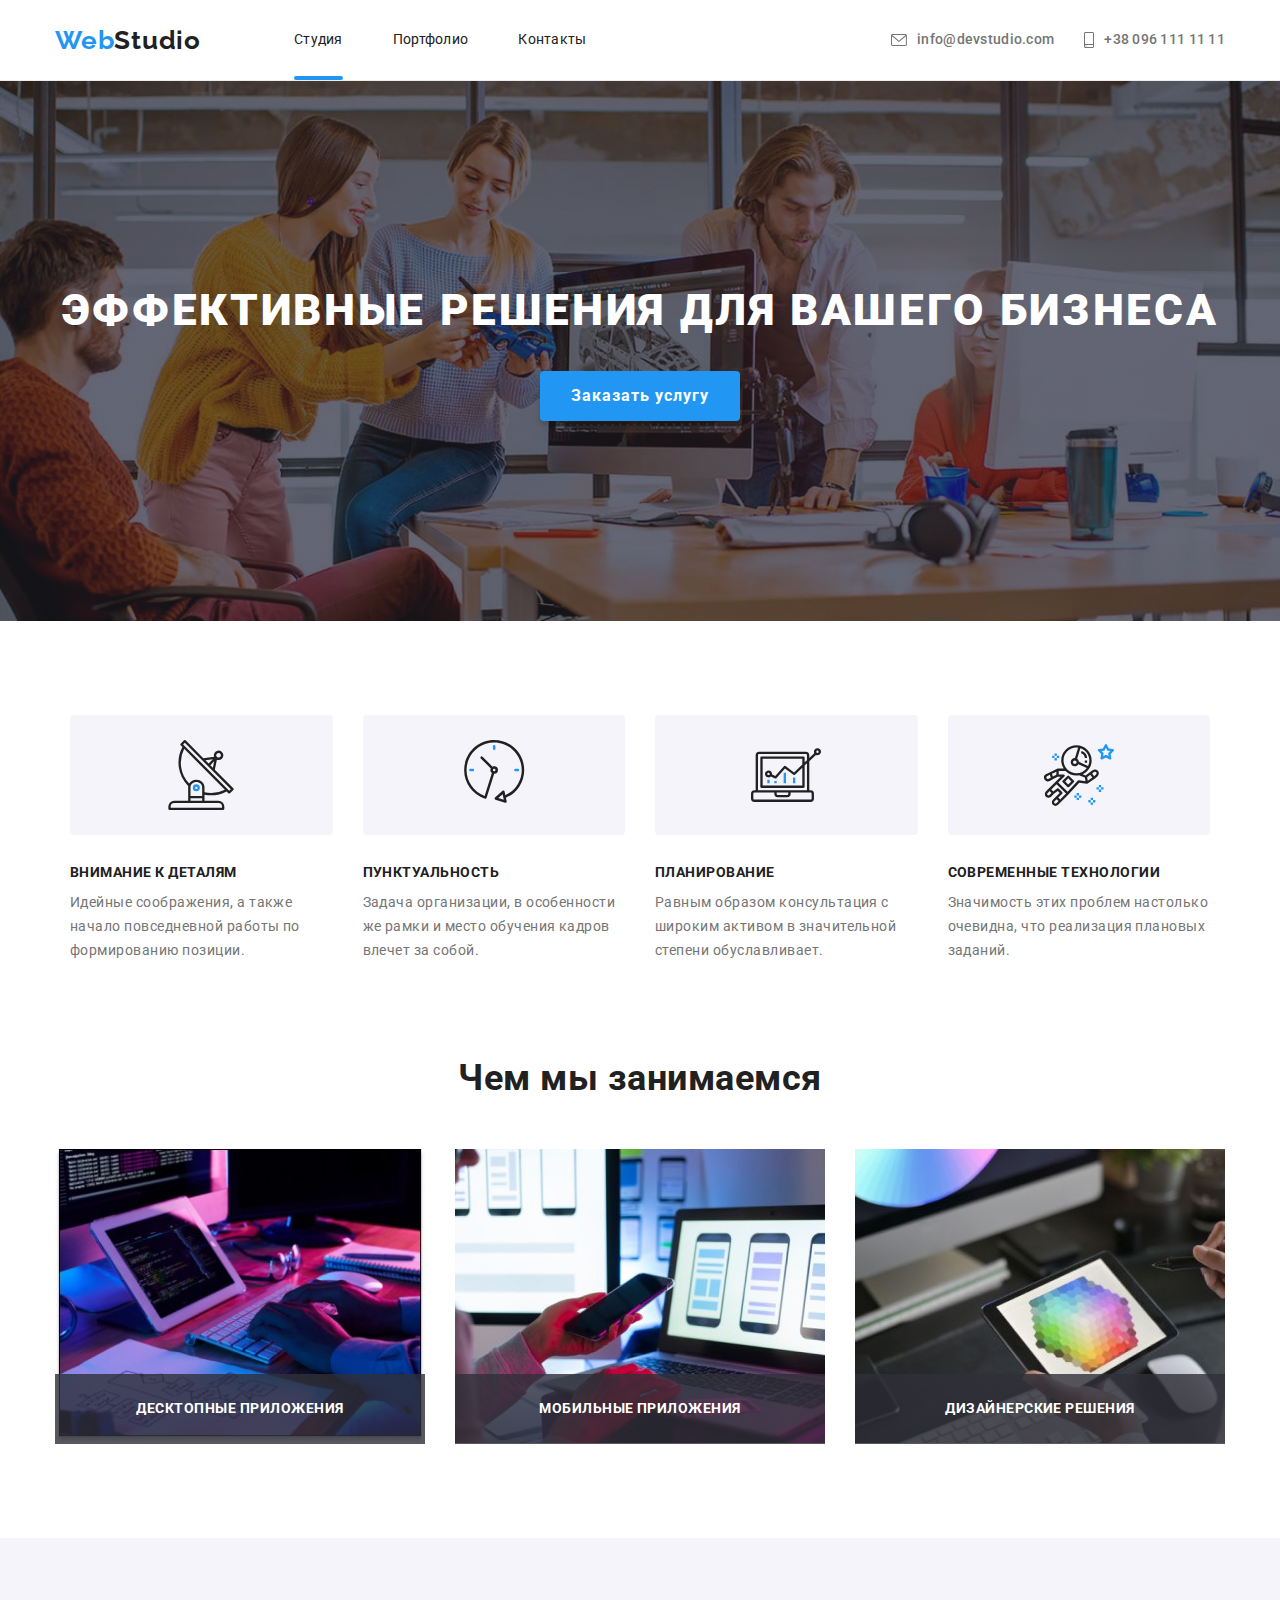
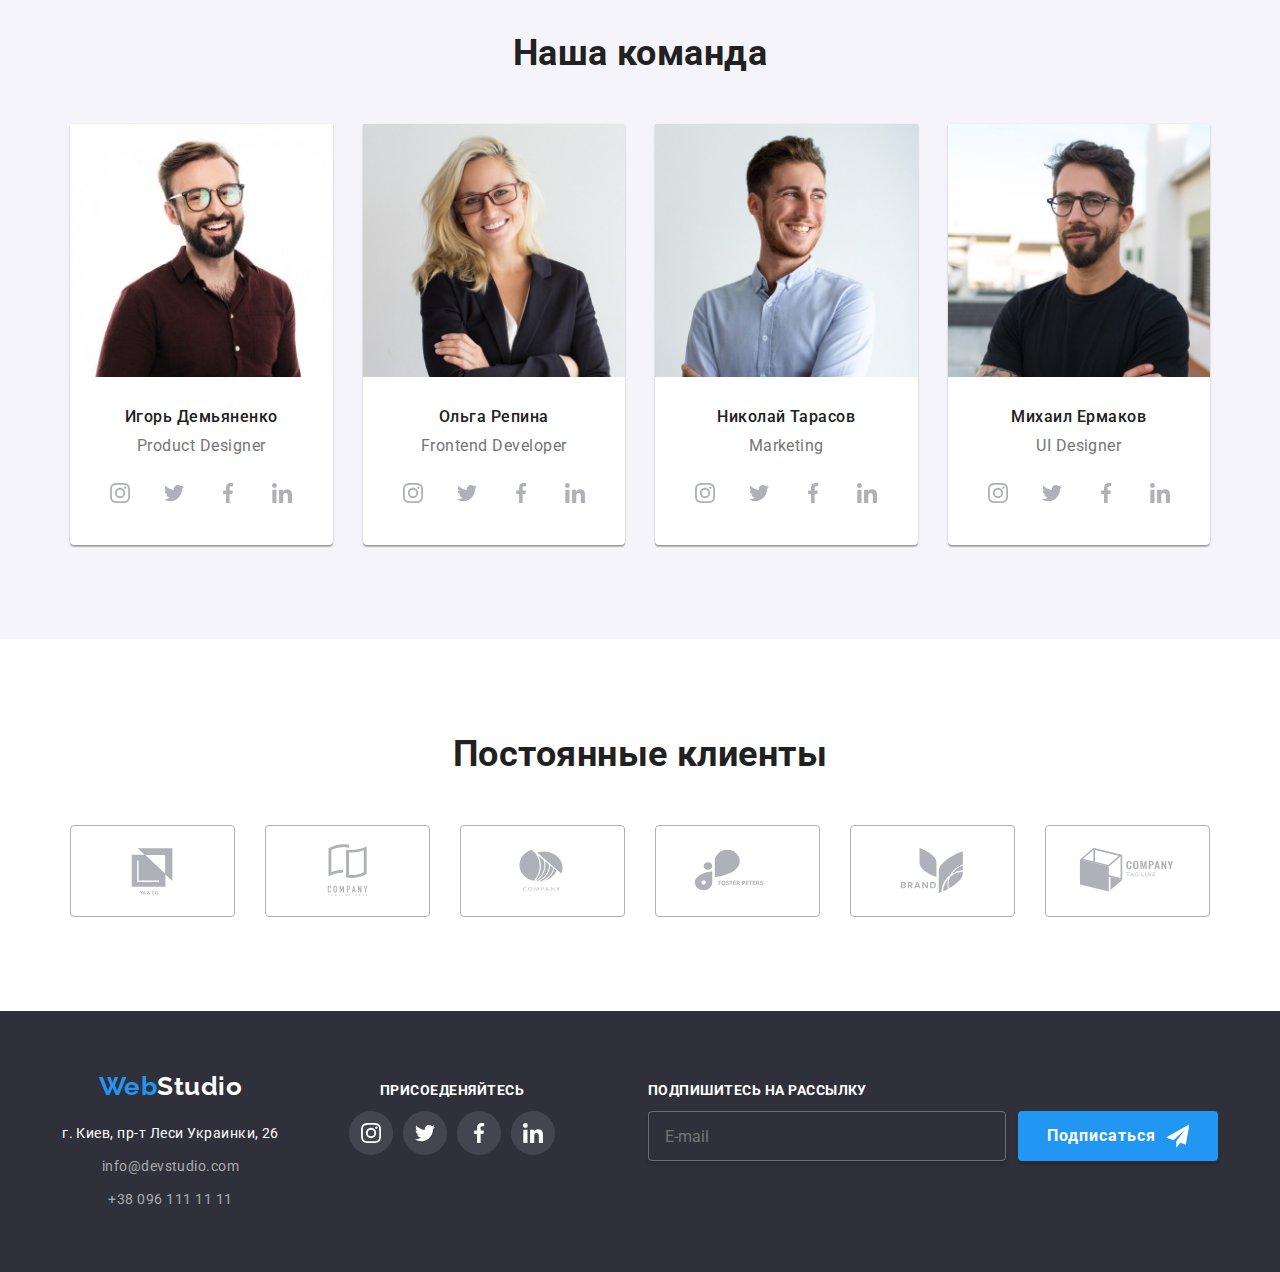
==== commit 03117919: "Адаптивная графика" ====
--- a/index.html
+++ b/index.html
@@ -144,34 +144,61 @@
           <h2 class="section-title">Чем мы занимаемся</h2>
           <ul class="works__list list">
             <li class="works__item item">
-              <img
-                class="works__img"
-                src="./images/works/img.box-1.jpg"
-                alt="разработчик пишет код"
-                width="370"
-              />
+              <picture>
+                <source
+                  srcset="
+                    ./images/works/works-1_desktop@1x.jpg 1x,
+                    ./images/works/works-1_desktop@2x.jpg 2x
+                  "
+                />
+                <img
+                  class="img"
+                  src="./images/works/works-1_desktop@1x.jpg 1x"
+                  alt="разработчик пишет код"
+                  width="370"
+                  height="294"
+                />
+              </picture>
               <div class="works__descr">
                 <p class="works__text">Десктопные приложения</p>
               </div>
             </li>
             <li class="works__item">
-              <img
-                class="works__img"
-                src="./images/works/img.box-2.jpg"
-                alt="проверка показа сайта на мобильных устройствах"
-                width="370"
-              />
+              <picture>
+                <source
+                  srcset="
+                    ./images/works/works-2_desktop@1x.jpg 1x,
+                    ./images/works/works-2_desktop@2x.jpg 2x
+                  "
+                />
+                <img
+                  class="img"
+                  src="./images/works/works-2_desktop@1x.jpg 1x"
+                  alt="проверка показа сайта на мобильных устройствах"
+                  width="370"
+                  height="294"
+                />
+              </picture>
               <div class="works__descr">
                 <p class="works__text">Мобильные приложения</p>
               </div>
             </li>
             <li class="works__item">
-              <img
-                class="works__img"
-                src="./images/works/img.box-3.jpg"
-                alt="выбор цветовой палитры"
-                width="370"
-              />
+              <picture>
+                <source
+                  srcset="
+                    ./images/works/works-3_desktop@1x.jpg 1x,
+                    ./images/works/works-3_desktop@2x.jpg 2x
+                  "
+                />
+                <img
+                  class="img"
+                  src="./images/works/works-3_desktop@1x.jpg 1x"
+                  alt="выбор цветовой палитры"
+                  width="370"
+                  height="294"
+                />
+              </picture>
               <div class="works__descr">
                 <p class="works__text">Дизайнерские решения</p>
               </div>
@@ -185,12 +212,36 @@
           <h2 class="section-title">Наша команда</h2>
           <ul class="teams__list list">
             <li class="teams__item">
-              <img
-                class="teams__img img"
-                src="./images/team/team.card-1.jpg"
-                alt="фото члена команды"
-                width="450"
-              />
+              <picture>
+                <source
+                  media="(min-width: 1200px)"
+                  srcset="
+                    ./images/team/igor-demyanenko_desktop@1x.jpg 1x,
+                    images/team/igor-demyanenko_desktop@2x.jpg   2x
+                  "
+                />
+                <source
+                  media="(min-width: 768px)"
+                  srcset="
+                    ./images/team/igor-demyanenko_tablet@1x.jpg 1x,
+                    ./images/team/igor-demyanenko_tablet@2x.jpg 2x
+                  "
+                />
+                <source
+                  media="(max-width: 767px)"
+                  srcset="
+                    ./images/team/igor-demyanenko_mobile@1x.jpg 1x,
+                    ./images/team/igor-demyanenko_mobile@2x.jpg 2x
+                  "
+                />
+                <img
+                  class="teams__img img"
+                  src="./images/team/igor-demyanenko_mobile@1x.jpg"
+                  alt="Игорь Демьяненко"
+                  width="450"
+                  height="460"
+                />
+              </picture>
               <div class="teams__wrap">
                 <h3 class="teams__name">Игорь Демьяненко</h3>
                 <p class="teams__text">Product Designer</p>
@@ -251,12 +302,36 @@
               </div>
             </li>
             <li class="teams__item">
-              <img
-                class="teams__img img"
-                src="./images/team/team.card-2.jpg"
-                alt="фото члена команды"
-                width="450"
-              />
+              <picture>
+                <source
+                  media="(min-width: 1200px)"
+                  srcset="
+                    ./images/team/olga-repina_desktop@1x.jpg 1x,
+                    images/team/olga-repina_desktop@2x.jpg   2x
+                  "
+                />
+                <source
+                  media="(min-width: 768px)"
+                  srcset="
+                    ./images/team/olga-repina_tablet@1x.jpg 1x,
+                    ./images/team/olga-repina_tablet@2x.jpg 2x
+                  "
+                />
+                <source
+                  media="(max-width: 767px)"
+                  srcset="
+                    ./images/team/olga-repina_mobile@1x.jpg 1x,
+                    ./images/team/olga-repina_mobile@2x.jpg 2x
+                  "
+                />
+                <img
+                  class="teams__img img"
+                  src="./images/team/olga-repina_mobile@1x.jpg"
+                  alt="Ольга Репина"
+                  width="450"
+                  height="460"
+                />
+              </picture>
               <div class="teams__wrap">
                 <h3 class="teams__name">Ольга Репина</h3>
                 <p class="teams__text">Frontend Developer</p>
@@ -317,12 +392,36 @@
               </div>
             </li>
             <li class="teams__item">
-              <img
-                class="teams__img img"
-                src="./images/team/team.card-3.jpg"
-                alt="фото члена команды"
-                width="450"
-              />
+              <picture>
+                <source
+                  media="(min-width: 1200px)"
+                  srcset="
+                    ./images/team/nikolai-tarasov_desktop@1x.jpg 1x,
+                    images/team/nikolai-tarasov_desktop@2x.jpg   2x
+                  "
+                />
+                <source
+                  media="(min-width: 768px)"
+                  srcset="
+                    ./images/team/nikolai-tarasov_tablet@1x.jpg 1x,
+                    ./images/team/nikolai-tarasov_tablet@2x.jpg 2x
+                  "
+                />
+                <source
+                  media="(max-width: 767px)"
+                  srcset="
+                    ./images/team/nikolai-tarasov_mobile@1x.jpg 1x,
+                    ./images/team/nikolai-tarasov_mobile@2x.jpg 2x
+                  "
+                />
+                <img
+                  class="teams__img img"
+                  src="./images/team/nikolai-tarasov_mobile@1x.jpg"
+                  alt="Николай Тарасов"
+                  width="450"
+                  height="460"
+                />
+              </picture>
               <div class="teams__wrap">
                 <h3 class="teams__name">Николай Тарасов</h3>
                 <p class="teams__text">Marketing</p>
@@ -383,12 +482,36 @@
               </div>
             </li>
             <li class="teams__item">
-              <img
-                class="teams__img img"
-                src="./images/team/team.card-4.jpg"
-                alt="фото члена команды"
-                width="450"
-              />
+              <picture>
+                <source
+                  media="(min-width: 1200px)"
+                  srcset="
+                    ./images/team/mikhail-ermakov_desktop@1x.jpg 1x,
+                    images/team/mikhail-ermakov_desktop@2x.jpg   2x
+                  "
+                />
+                <source
+                  media="(min-width: 768px)"
+                  srcset="
+                    ./images/team/mikhail-ermakov_tablet@1x.jpg 1x,
+                    ./images/team/mikhail-ermakov_tablet@2x.jpg 2x
+                  "
+                />
+                <source
+                  media="(max-width: 767px)"
+                  srcset="
+                    ./images/team/mikhail-ermakov_mobile@1x.jpg 1x,
+                    ./images/team/mikhail-ermakov_mobile@2x.jpg 2x
+                  "
+                />
+                <img
+                  class="teams__img img"
+                  src="./images/team/mikhail-ermakov_mobile@1x.jpg"
+                  alt="Михаил Ермаков"
+                  width="450"
+                  height="460"
+                />
+              </picture>
               <div class="teams__wrap">
                 <h3 class="teams__name">Михаил Ермаков</h3>
                 <p class="teams__text">UI Designer</p>
--- a/css/main.min.css
+++ b/css/main.min.css
@@ -1 +1 @@
-body{color:var(--primary-text-color);background-color:var(--primary-white-color);font-family:Roboto,sans-serif;letter-spacing:.03em}.container{width:100%;padding-left:15px;padding-right:15px;margin-left:auto;margin-right:auto}@media screen and (min-width: 480px){.container{width:480px}}@media screen and (min-width: 768px){.container{width:768px}}@media screen and (min-width: 1200px){.container{width:1200px}}.section{padding-top:60px;padding-bottom:60px}@media screen and (min-width: 1200px){.section{padding-top:94px;padding-bottom:94px}}.section-title{color:var(--primary-text-color);font-size:36px;line-height:1.16px;text-align:center;margin-top:0px;margin-bottom:30px}@media screen and (min-width: 1200px){.section-title{font-size:36px;line-height:1.17;margin-bottom:50px}}.img{display:block;max-width:100%;height:auto}footer{background-color:var(--footer-bg-color)}.list{list-style:none;padding:0px;margin:0px}.link{text-decoration:none}.header{padding:10px 0}@media screen and (min-width: 768px){.header{padding:0}}.header__main-nav{display:-webkit-box;display:-ms-flexbox;display:flex;-webkit-box-align:center;-ms-flex-align:center;align-items:center}.header__nav{display:none}@media screen and (min-width: 768px){.header__nav{display:-webkit-box;display:-ms-flexbox;display:flex;-webkit-box-align:center;-ms-flex-align:center;align-items:center}}.header__nav-item:not(:last-child){margin-right:50px}.header__nav-link{font-size:14px;line-height:1.14;letter-spacing:.02em;text-decoration:none;color:var(--primary-text-color);display:block;padding:32px 0px;-webkit-transition:color 250ms cubic-bezier(0.4, 0, 0.2, 1);transition:color 250ms cubic-bezier(0.4, 0, 0.2, 1)}.header__nav-link:hover,.header__nav-link:focus{color:var(--accent-color)}.header__nav-link--current{position:relative}.header__nav-link--current::after{position:absolute;content:"";display:block;width:100%;height:4px;border-radius:2px;background-color:var(--accent-color);bottom:0px;left:0px}.header__contact{display:none}@media screen and (min-width: 768px){.header__contact{display:-webkit-box;display:-ms-flexbox;display:flex;-webkit-box-orient:vertical;-webkit-box-direction:normal;-ms-flex-direction:column;flex-direction:column;margin-left:auto}}.header__contact-item:not(:last-child){margin-bottom:10px}@media screen and (min-width: 1200px){.header__contact{-webkit-box-orient:horizontal;-webkit-box-direction:normal;-ms-flex-direction:row;flex-direction:row}.header__contact-item:not(:last-child){margin-bottom:0;margin-right:30px}}@media screen and (min-width: 768px){.header__contact-mail,.header__contact-tel{display:-webkit-box;display:-ms-flexbox;display:flex;-webkit-box-align:center;-ms-flex-align:center;align-items:center;color:var(--text-color);font-style:normal;font-weight:500;font-size:14px;line-height:1.14;letter-spacing:.02em;fill:currentColor;-webkit-transition:color 250ms cubic-bezier(0.4, 0, 0.2, 1);transition:color 250ms cubic-bezier(0.4, 0, 0.2, 1)}}@media screen and (min-width: 1200px){.header__contact-mail,.header__contact-tel{padding:32px 0px}}.header__contact-link:hover,.header__contact-link:focus{color:var(--accent-color)}@media screen and (min-width: 768px){.header__contact-icon{display:-webkit-inline-box;display:-ms-inline-flexbox;display:inline-flex;margin-right:8px}}@media screen and (min-width: 1200px){.header__contact-icon{margin-right:10px}}.hero-section{background-image:-webkit-gradient(linear, left top, right top, from(rgba(47, 48, 58, 0.4)), to(rgba(47, 48, 58, 0.4))),url("../images/hero/hero.png");background-image:linear-gradient(to right, rgba(47, 48, 58, 0.4), rgba(47, 48, 58, 0.4)),url("../images/hero/hero.png");background-color:var(--social-icon-color);background-repeat:no-repeat;background-size:cover;background-position:center;max-width:480px;margin-left:auto;margin-right:auto;display:-webkit-box;display:-ms-flexbox;display:flex;-webkit-box-pack:center;-ms-flex-pack:center;justify-content:center;text-align:center;padding:200px 0px}@media screen and (min-width: 768px){.hero-section{max-width:768px}}@media screen and (min-width: 1200px){.hero-section{max-width:1600px}}.hero-section__title{color:var(--primary-white-color);font-weight:900;font-size:26px;line-height:1.6;letter-spacing:.06em;text-transform:uppercase;margin-top:0px;margin-bottom:30px}@media screen and (min-width: 1200px){.hero-section__title{font-size:44px;line-height:1.36}}.hero-section__btn{font-family:inherit;font-weight:700;font-size:16px;line-height:1.88;letter-spacing:.06em;color:var(--primary-white-color);background-color:var(--accent-color);cursor:pointer;min-width:200px;min-height:50px;-webkit-box-shadow:var(--shadow-hero-btn);box-shadow:var(--shadow-hero-btn);border-radius:4px;border-color:rgba(0,0,0,0)}.hero-section__btn:hover,.hero-section__btn:focus{background-color:var(--accent-btn-bg)}.features__list{display:block}@media screen and (min-width: 768px){.features__list{display:-webkit-box;display:-ms-flexbox;display:flex;-webkit-box-pack:center;-ms-flex-pack:center;justify-content:center;-ms-flex-wrap:wrap;flex-wrap:wrap;gap:30px}}.features__wrap{display:-webkit-box;display:-ms-flexbox;display:flex;-webkit-box-pack:center;-ms-flex-pack:center;justify-content:center;-webkit-box-align:center;-ms-flex-align:center;align-items:center;height:120px;background-color:var(--filter-btn-bg-color);border-radius:4px;margin-bottom:30px}@media screen and (min-width: 768px){.features__item{-ms-flex-preferred-size:calc((100% - 60px)/2);flex-basis:calc((100% - 60px)/2)}}@media screen and (min-width: 1200px){.features__item{-ms-flex-preferred-size:calc((100% - 120px)/4);flex-basis:calc((100% - 120px)/4)}}.features__subtitle{text-align:center;font-size:14px;line-height:1.14;text-transform:uppercase;margin-top:0px;margin-bottom:10px}@media screen and (min-width: 768px){.features__subtitle{text-align:left}}.features__text{color:var(--text-color);font-size:14px;line-height:1.71;margin-top:0px;margin-bottom:0px}.works{display:none}@media screen and (min-width: 1200px){.works{display:-webkit-box;display:-ms-flexbox;display:flex;margin-top:-94px}}.works__list{display:-webkit-box;display:-ms-flexbox;display:flex}.works__item:not(:last-child){margin-right:30px}.works__item{position:relative}.works__img{display:block}.works__descr{position:absolute;display:-webkit-box;display:-ms-flexbox;display:flex;-webkit-box-align:center;-ms-flex-align:center;align-items:center;-webkit-box-pack:center;-ms-flex-pack:center;justify-content:center;width:100%;height:70px;right:0;bottom:0;background:rgba(47,48,58,.8)}.works__text{font-weight:700;font-size:14px;line-height:1.14;text-transform:uppercase;color:var(--primary-white-color);margin:0;padding:0}.teams{display:block;background-color:var(--filter-btn-bg-color)}.teams__list{display:-webkit-box;display:-ms-flexbox;display:flex;-webkit-box-orient:vertical;-webkit-box-direction:normal;-ms-flex-direction:column;flex-direction:column;gap:30px;text-align:center}@media screen and (min-width: 768px){.teams__list{-webkit-box-pack:center;-ms-flex-pack:center;justify-content:center;-webkit-box-orient:horizontal;-webkit-box-direction:normal;-ms-flex-direction:row;flex-direction:row;-ms-flex-wrap:wrap;flex-wrap:wrap}}@media screen and (min-width: 1200px){.teams__list{-ms-flex-wrap:nowrap;flex-wrap:nowrap}}.teams__wrap{padding:24px 0}@media screen and (min-width: 1200px){.teams__wrap{padding:30px 0}}.teams__item{background-color:var(--primary-white-color);-webkit-box-shadow:var(--shadow-team-container);box-shadow:var(--shadow-team-container);border-radius:0px 0px 4px 4px}@media screen and (min-width: 768px){.teams__item{-ms-flex-preferred-size:calc((100% - 60px)/2);flex-basis:calc((100% - 60px)/2)}}@media screen and (min-width: 1200px){.teams__item{-ms-flex-preferred-size:calc((100% - 120px)/4);flex-basis:calc((100% - 120px)/4)}}.teams__img{-o-object-fit:contain;object-fit:contain}@media screen and (min-width: 768px){.teams__img{width:354px}}@media screen and (min-width: 1200px){.teams__img{width:270px}}.teams__name{font-weight:500;font-style:normal;font-size:16px;line-height:1.19;padding-bottom:10px;margin-top:0px;margin-bottom:0px}.teams__text{color:var(--text-color);font-weight:400;font-style:normal;font-size:16px;line-height:1.19;padding-bottom:16px;margin-top:0px;margin-bottom:0px}.teams__socials-list{display:-webkit-box;display:-ms-flexbox;display:flex;-webkit-box-pack:center;-ms-flex-pack:center;justify-content:center;-webkit-box-align:center;-ms-flex-align:center;align-items:center;gap:10px}.teams__link{display:-webkit-inline-box;display:-ms-inline-flexbox;display:inline-flex;fill:var(--icon-color);width:44px;height:44px;padding:12px;border-radius:50%;-webkit-transition:fill 250ms cubic-bezier(0.4, 0, 0.2, 1);transition:fill 250ms cubic-bezier(0.4, 0, 0.2, 1);-webkit-transition:background-color 250ms cubic-bezier(0.4, 0, 0.2, 1);transition:background-color 250ms cubic-bezier(0.4, 0, 0.2, 1)}.teams__link:hover,.teams__link:focus{fill:var(--section-team-color);background-color:var(--accent-color)}.customers__list{display:-webkit-box;display:-ms-flexbox;display:flex;-webkit-box-pack:center;-ms-flex-pack:center;justify-content:center;-ms-flex-wrap:wrap;flex-wrap:wrap;-webkit-box-align:center;-ms-flex-align:center;align-items:center;gap:30px}.customers__item{-ms-flex-preferred-size:calc((100% - 60px)/2);flex-basis:calc((100% - 60px)/2)}@media screen and (min-width: 768px){.customers__item{-ms-flex-preferred-size:calc((100% - 90px)/3);flex-basis:calc((100% - 90px)/3)}}@media screen and (min-width: 1200px){.customers__item{-ms-flex-preferred-size:calc((100% - 180px)/6);flex-basis:calc((100% - 180px)/6)}}.customers__link{display:-webkit-box;display:-ms-flexbox;display:flex;-webkit-box-pack:center;-ms-flex-pack:center;justify-content:center;-webkit-box-align:center;-ms-flex-align:center;align-items:center;max-width:210px;height:92px;border:1px solid var(--icon-color);border-radius:4px;cursor:pointer;-webkit-transition:border 250ms cubic-bezier(0.4, 0, 0.2, 1);transition:border 250ms cubic-bezier(0.4, 0, 0.2, 1)}.customers__link:hover,.customers__link:focus{border-color:var(--accent-color)}.customers__icon{fill:var(--icon-color);-webkit-transition:fill 250ms cubic-bezier(0.4, 0, 0.2, 1);transition:fill 250ms cubic-bezier(0.4, 0, 0.2, 1)}.customers__link:hover .customers__icon,.customers__link:focus .customers__icon{fill:var(--accent-color)}.footer{display:-webkit-box;display:-ms-flexbox;display:flex;-webkit-box-orient:vertical;-webkit-box-direction:normal;-ms-flex-direction:column;flex-direction:column;padding:60px 0}@media screen and (min-width: 768px){.footer{-webkit-box-pack:center;-ms-flex-pack:center;justify-content:center;-ms-flex-wrap:wrap;flex-wrap:wrap;-webkit-box-orient:horizontal;-webkit-box-direction:normal;-ms-flex-direction:row;flex-direction:row;padding-bottom:60px}}@media screen and (min-width: 1200px){.footer{-webkit-box-align:baseline;-ms-flex-align:baseline;align-items:baseline}}.footer__box{margin-bottom:60px}@media screen and (min-width: 768px){.footer__box{display:-webkit-box;display:-ms-flexbox;display:flex;-webkit-box-align:baseline;-ms-flex-align:baseline;align-items:baseline}}@media screen and (min-width: 1200px){.footer__box{margin-bottom:0;margin-right:93px}}.footer__contacs{display:-webkit-box;display:-ms-flexbox;display:flex;-webkit-box-orient:vertical;-webkit-box-direction:normal;-ms-flex-direction:column;flex-direction:column;-webkit-box-align:center;-ms-flex-align:center;align-items:center;margin-bottom:60px}@media screen and (min-width: 768px){.footer__contacs{margin-right:165px;margin-bottom:0}}@media screen and (min-width: 1200px){.footer__contacs{margin-right:70px}}.footer__address{display:-webkit-box;display:-ms-flexbox;display:flex;-webkit-box-orient:vertical;-webkit-box-direction:normal;-ms-flex-direction:column;flex-direction:column;-webkit-box-align:center;-ms-flex-align:center;align-items:center;font-style:normal;font-weight:400;font-size:14px;line-height:1.71}.footer__address-link{color:var(--primary-white-color)}.footer__address-mail,.footer__address-tel{color:var(--primary-footer-tel)}.footer__address-mail:hover,.footer__address-mail:focus{color:var(--accent-color)}.footer__address-tel:hover,.footer__address-tel:focus{color:var(--accent-color)}.footer__address-item:not(:last-child){margin-bottom:8px}@media screen and (min-width: 1200px){.footer__address-item:not(:last-child){margin-bottom:9px}}.footer__address-item{font-style:normal}.footer-socials{display:-webkit-box;display:-ms-flexbox;display:flex;-webkit-box-orient:vertical;-webkit-box-direction:normal;-ms-flex-direction:column;flex-direction:column;-webkit-box-align:center;-ms-flex-align:center;align-items:center}.footer-socials__text{font-weight:700;font-size:14px;line-height:1.14px;text-transform:uppercase;color:var(--primary-white-color);margin:0 0 20px}.footer-socials-list{display:-webkit-box;display:-ms-flexbox;display:flex;-webkit-box-pack:center;-ms-flex-pack:center;justify-content:center;-webkit-box-align:center;-ms-flex-align:center;align-items:center;gap:10px}.footer-socials__link{display:-webkit-inline-box;display:-ms-inline-flexbox;display:inline-flex;fill:var(--primary-white-color);width:44px;height:44px;padding:12px;border-radius:50%;background-color:var(--footer-icon-bg);-webkit-transition:fill 250ms cubic-bezier(0.4, 0, 0.2, 1);transition:fill 250ms cubic-bezier(0.4, 0, 0.2, 1);-webkit-transition:background-color 250ms cubic-bezier(0.4, 0, 0.2, 1);transition:background-color 250ms cubic-bezier(0.4, 0, 0.2, 1)}.footer-socials__link:hover,.footer-socials__link:focus{fill:var(--section-team-color);background-color:var(--accent-color);-webkit-box-shadow:var(--shadow-footer-icon);box-shadow:var(--shadow-footer-icon)}@media screen and (min-height: 1200px){.footer__subscribe{margin-left:93px}}.footer__subscribe-text{font-weight:700;font-size:14px;line-height:1.14px;text-align:center;text-transform:uppercase;color:var(--primary-white-color);margin:0 0 20px}@media screen and (min-width: 1200px){.footer__subscribe-text{text-align:left}}.footer__form{display:-webkit-box;display:-ms-flexbox;display:flex;-webkit-box-orient:vertical;-webkit-box-direction:normal;-ms-flex-direction:column;flex-direction:column;-webkit-box-align:center;-ms-flex-align:center;align-items:center}@media screen and (min-width: 1200px){.footer__form{-webkit-box-orient:horizontal;-webkit-box-direction:normal;-ms-flex-direction:row;flex-direction:row}}.footer__form-email{display:-webkit-box;display:-ms-flexbox;display:flex;-webkit-box-align:center;-ms-flex-align:center;align-items:center;width:450px;height:50px;font-size:16px;line-height:1.25;padding:15px 16px;margin-bottom:20px;color:rgba(255,255,255,.6);background-color:inherit;border:1px solid rgba(255,255,255,.3);-webkit-box-shadow:0px 4px 4px rgba(0,0,0,.15);box-shadow:0px 4px 4px rgba(0,0,0,.15);border-radius:4px;outline:none}@media screen and (min-width: 1200px){.footer__form-email{width:358px;margin-bottom:0;margin-right:12px}}.footer__form-btn{display:-webkit-inline-box;display:-ms-inline-flexbox;display:inline-flex;-webkit-box-align:center;-ms-flex-align:center;align-items:center;text-align:center;position:relative;width:200px;height:50px;font-weight:700;font-size:16px;line-height:1.88;letter-spacing:.06em;padding:10px 29px;border:none;color:var(--primary-white-color);background-color:var(--accent-color);-webkit-box-shadow:0px 4px 4px rgba(0,0,0,.15);box-shadow:0px 4px 4px rgba(0,0,0,.15);border-radius:4px}.footer__form-icon{width:24px;height:24px;margin-left:10px;fill:var(--primary-white-color)}.portfolio__list{display:block}@media screen and (min-width: 768px){.portfolio__list{display:-webkit-box;display:-ms-flexbox;display:flex;-webkit-box-pack:center;-ms-flex-pack:center;justify-content:center;-ms-flex-wrap:wrap;flex-wrap:wrap;gap:30px}}@media screen and (min-width: 768px){.portfolio__list{-webkit-box-pack:start;-ms-flex-pack:start;justify-content:start}}@media screen and (min-width: 768px){.portfolio__item{-ms-flex-preferred-size:calc((100% - 60px)/2);flex-basis:calc((100% - 60px)/2)}}@media screen and (min-width: 1200px){.portfolio__item{-ms-flex-preferred-size:calc((100% - 90px)/3);flex-basis:calc((100% - 90px)/3)}}.portfolio__item:hover{-webkit-box-shadow:0px 1px 1px rgba(0,0,0,.12),0px 4px 4px rgba(0,0,0,.06),1px 4px 6px rgba(0,0,0,.16);box-shadow:0px 1px 1px rgba(0,0,0,.12),0px 4px 4px rgba(0,0,0,.06),1px 4px 6px rgba(0,0,0,.16);-webkit-transition:-webkit-box-shadow 250ms cubic-bezier(0.4, 0, 0.2, 1);transition:-webkit-box-shadow 250ms cubic-bezier(0.4, 0, 0.2, 1);transition:box-shadow 250ms cubic-bezier(0.4, 0, 0.2, 1);transition:box-shadow 250ms cubic-bezier(0.4, 0, 0.2, 1), -webkit-box-shadow 250ms cubic-bezier(0.4, 0, 0.2, 1)}.portfolio__link{display:-webkit-box;display:-ms-flexbox;display:flex;height:100%;-webkit-box-orient:vertical;-webkit-box-direction:normal;-ms-flex-direction:column;flex-direction:column}.thumb{position:relative;overflow:hidden}.thumb-img{display:block;max-width:100%}@media screen and (min-width: 768px){.thumb-img{width:354px}}@media screen and (min-width: 1200px){.thumb-img{width:370px}}.thumb:hover .thumb-text{-webkit-transform:translateY(0);transform:translateY(0)}.thumb-text{position:absolute;bottom:0;width:100%;background-color:var(--accent-card-color);padding:63px 24px;font-size:18px;margin:0;color:var(--primary-white-color);line-height:1.56;-webkit-transform:translateY(101%);transform:translateY(101%);-webkit-transition:-webkit-transform 250ms cubic-bezier(0.4, 0, 0.2, 1);transition:-webkit-transform 250ms cubic-bezier(0.4, 0, 0.2, 1);transition:transform 250ms cubic-bezier(0.4, 0, 0.2, 1);transition:transform 250ms cubic-bezier(0.4, 0, 0.2, 1), -webkit-transform 250ms cubic-bezier(0.4, 0, 0.2, 1)}.description{border:1px solid var(--border-portfolio-item-color);padding:20px 24px;-webkit-box-flex:1;-ms-flex-positive:1;flex-grow:1}.description-title{color:var(--primary-text-color);font-style:normal;font-size:18px;line-height:2;letter-spacing:.06em;margin-bottom:4px;margin:0px}.description-text{color:var(--text-color);font-style:normal;font-weight:400;font-size:16px;line-height:1.88;margin:0px}.header__logo{font-family:Raleway,sans-serif;font-weight:700;font-size:24px;line-height:1.17;letter-spacing:.03em;text-decoration:none}@media screen and (min-width: 768px){.header__logo{margin-right:87px}}@media screen and (min-width: 1200px){.header__logo{font-size:26px;line-height:1.19;margin-right:93px}}.header__logo-icon{color:var(--accent-color)}.header__logo-text{color:var(--primary-text-color)}.footer__logo{font-family:Raleway,sans-serif;font-weight:700;font-size:26px;line-height:1.19;text-decoration:none;margin-bottom:20px}.footer__logo-icon{color:var(--accent-color)}.footer__logo-text{color:var(--primary-white-color)}.filter__list{display:-webkit-box;display:-ms-flexbox;display:flex;-ms-flex-wrap:wrap;flex-wrap:wrap;-webkit-box-pack:left;-ms-flex-pack:left;justify-content:left;margin-bottom:50px}@media screen and (min-width: 768px){.filter__list{-webkit-box-pack:center;-ms-flex-pack:center;justify-content:center;-ms-flex-wrap:nowrap;flex-wrap:nowrap;margin-bottom:30px}}.filter__item:not(:last-child){margin-right:8px;margin-bottom:15px}.filter__item{margin-bottom:15px}.filter__btn{font-family:inherit;color:var(--primary-text-color);background-color:var(--filter-btn-bg-color);font-weight:500;font-size:16px;line-height:1.62;cursor:pointer;border-radius:4px;border-color:rgba(0,0,0,0);padding:6px 22px;-webkit-transition:color 250ms cubic-bezier(0.4, 0, 0.2, 1);transition:color 250ms cubic-bezier(0.4, 0, 0.2, 1);-webkit-transition:background-color 250ms cubic-bezier(0.4, 0, 0.2, 1);transition:background-color 250ms cubic-bezier(0.4, 0, 0.2, 1)}.filter__btn:hover,.filter__btn:focus{color:var(--primary-white-color);background-color:var(--accent-color);-webkit-box-shadow:0px 3px 1px rgba(0,0,0,.1),0px 1px 2px rgba(0,0,0,.08),0px 2px 2px rgba(0,0,0,.12);box-shadow:0px 3px 1px rgba(0,0,0,.1),0px 1px 2px rgba(0,0,0,.08),0px 2px 2px rgba(0,0,0,.12)}.backdrop{position:fixed;top:0;left:0;width:100%;height:100%;padding:94px 15px 0;background-color:var(--modal-backdrop-color);opacity:1;z-index:100;-webkit-transition:opacity 250ms cubic-bezier(0.4, 0, 0.2, 1);transition:opacity 250ms cubic-bezier(0.4, 0, 0.2, 1)}.backdrop.is-hidden{opacity:0;visibility:hidden;pointer-events:none}.modal{display:-webkit-box;display:-ms-flexbox;display:flex;-webkit-box-orient:vertical;-webkit-box-direction:normal;-ms-flex-direction:column;flex-direction:column;-webkit-box-align:center;-ms-flex-align:center;align-items:center;position:absolute;top:50%;left:50%;width:100%;max-width:450px;border-radius:4px;padding:40px;background-color:var(--primary-white-color);-webkit-box-shadow:var(--shadow-modal-window);box-shadow:var(--shadow-modal-window);-webkit-transform:scale(1) translate(-50%, -50%) rotate(360deg);transform:scale(1) translate(-50%, -50%) rotate(360deg);-webkit-transition:-webkit-transform 250ms cubic-bezier(0.4, 0, 0.2, 1);transition:-webkit-transform 250ms cubic-bezier(0.4, 0, 0.2, 1);transition:transform 250ms cubic-bezier(0.4, 0, 0.2, 1);transition:transform 250ms cubic-bezier(0.4, 0, 0.2, 1), -webkit-transform 250ms cubic-bezier(0.4, 0, 0.2, 1)}@media screen and (min-width: 1200px){.modal{max-width:528px}}.modal__close-btn{position:absolute;top:0;right:0;display:-webkit-box;display:-ms-flexbox;display:flex;-webkit-box-pack:center;-ms-flex-pack:center;justify-content:center;-webkit-box-align:center;-ms-flex-align:center;align-items:center;width:30px;height:30px;margin-top:8px;margin-right:8px;border-radius:50px;cursor:pointer;fill:var(--primary-text-color);background-color:rgba(0,0,0,0);border:var(--modal-close-border-color);-webkit-transition:fill 250ms cubic-bezier(0.4, 0, 0.2, 1);transition:fill 250ms cubic-bezier(0.4, 0, 0.2, 1)}.modal__close-btn:hover,.modal__close-btn:focus{fill:var(--accent-color)}.modal__title{margin:0px 0px 12px 0px;padding:0;font-size:20px;line-height:1.15;text-align:center;letter-spacing:.03em;color:var(--primary-text-color)}.modal__form-label{display:block;position:relative}.modal__lable-title{display:block;margin-top:10px;font-size:12px;line-height:1.16;letter-spacing:.01em;color:#757575}.modal__input{padding-top:12px;padding-bottom:12px;padding-left:42px;margin-top:4px;width:100%;height:40px;cursor:pointer;outline:rgba(0,0,0,0);border-color:var(--footer-icon-bg);border:1px solid rgba(33,33,33,.2);border-radius:4px;-webkit-transition:border 250ms cubic-bezier(0.4, 0, 0.2, 1);transition:border 250ms cubic-bezier(0.4, 0, 0.2, 1)}.modal__input:hover,.modal__input:focus{border:1px solid var(--accent-color)}.modal__input-icon{position:absolute;display:inline-block;top:50%;left:0%;margin-left:12px;fill:var(--primary-text-color);-webkit-transition:fill 250ms cubic-bezier(0.4, 0, 0.2, 1);transition:fill 250ms cubic-bezier(0.4, 0, 0.2, 1)}.modal__input:hover+.modal__input-icon,.modal__input:focus+.modal__input-icon{fill:var(--accent-color)}.modal__form-feedback{width:100%;margin-bottom:20px}.modal__textarea::-webkit-input-placeholder{color:rgba(117,117,117,.5)}.modal__textarea::-moz-placeholder{color:rgba(117,117,117,.5)}.modal__textarea:-ms-input-placeholder{color:rgba(117,117,117,.5)}.modal__textarea::-ms-input-placeholder{color:rgba(117,117,117,.5)}.modal__textarea::placeholder{color:rgba(117,117,117,.5)}.modal__textarea{margin-top:4px;padding:12px 16px;width:100%;height:120px;font-size:14px;line-height:1.14;letter-spacing:.01em;outline:rgba(0,0,0,0);border:1px solid rgba(33,33,33,.2);border-radius:4px;resize:none;-webkit-transition:border 250ms cubic-bezier(0.4, 0, 0.2, 1);transition:border 250ms cubic-bezier(0.4, 0, 0.2, 1)}.modal__textarea:hover,.modal__textarea:focus{border:1px solid #2196f3}.modal__checkbox{display:-webkit-box;display:-ms-flexbox;display:flex;-webkit-box-pack:center;-ms-flex-pack:center;justify-content:center;-webkit-box-align:center;-ms-flex-align:center;align-items:center;width:100%;margin-top:20px;font-size:14px;line-height:1.71;letter-spacing:.03em}.modal__checkbox-input:checked+.modal__checkbox-img>.modal__checkbox-icon{fill:var(--primary-white-color)}.modal__checkbox-img{display:-webkit-inline-box;display:-ms-inline-flexbox;display:inline-flex;-webkit-box-align:center;-ms-flex-align:center;align-items:center;-webkit-box-pack:center;-ms-flex-pack:center;justify-content:center;width:16px;height:15px;border-radius:2px;outline:2px solid #212121;outline-offset:-2px;-webkit-transition:outline-color 250ms cubic-bezier(0.4, 0, 0.2, 1);transition:outline-color 250ms cubic-bezier(0.4, 0, 0.2, 1);-webkit-transition:background-color 250ms cubic-bezier(0.4, 0, 0.2, 1);transition:background-color 250ms cubic-bezier(0.4, 0, 0.2, 1)}.modal__checkbox-input:checked+.modal__checkbox-img{outline-color:var(--accent-color);background-color:var(--accent-color)}.modal__checkbox-icon{fill:rgba(0,0,0,0)}.modal__checkbox-text{margin-left:8px;font-size:14px;line-height:1.71;letter-spacing:.03em;color:var(--text-color)}.modal__user-agree{color:var(--accent-color)}.modal__btn{font-family:inherit;font-weight:700;font-size:16px;line-height:1.88;letter-spacing:.06em;color:var(--primary-white-color);background-color:var(--accent-color);cursor:pointer;width:200px;height:50px;margin-top:30px;-webkit-box-shadow:var(--shadow-hero-btn);box-shadow:var(--shadow-hero-btn);border-radius:4px;border-color:rgba(0,0,0,0)}.mobile__menu-btn{z-index:2;width:40px;height:40px;margin-left:auto;padding:0;display:-webkit-inline-box;display:-ms-inline-flexbox;display:inline-flex;-webkit-box-pack:center;-ms-flex-pack:center;justify-content:center;-webkit-box-align:center;-ms-flex-align:center;align-items:center;background-color:rgba(0,0,0,0);border:none;cursor:pointer}@media screen and (min-width: 768px){.mobile__menu-btn{display:none}}.mobile__menu-icon-menu{opacity:1;fill:var(--primary-text-color)}.mobile__menu-icon-menu{opacity:1;fill:var(--primary-text-color)}.mobile__menu-btn.is-open .mobile__menu-icon-menu{opacity:0}.mobile__menu-icon-close{opacity:0;fill:var(--primary-text-color)}.mobile__menu-btn.is-open .mobile__menu-icon-close{opacity:1}.mobile__menu-icon-close{opacity:0;fill:var(--primary-text-color)}.mobile-menu{z-index:1;position:fixed;top:0;width:100%;height:100%;background:#fff;-webkit-box-shadow:0px 4px 8px rgba(0,0,0,.04),0px 2px 4px rgba(0,0,0,.08),0px 1px 3px rgba(0,0,0,.16);box-shadow:0px 4px 8px rgba(0,0,0,.04),0px 2px 4px rgba(0,0,0,.08),0px 1px 3px rgba(0,0,0,.16);opacity:0;visibility:hidden;pointer-events:none;-webkit-transform:translateX(-100%);transform:translateX(-100%);-webkit-transition:visibility 250ms cubic-bezier(0.4, 0, 0.2, 1);transition:visibility 250ms cubic-bezier(0.4, 0, 0.2, 1);-webkit-transition:opacity 250ms cubic-bezier(0.4, 0, 0.2, 1);transition:opacity 250ms cubic-bezier(0.4, 0, 0.2, 1)}.mobile-menu.is-open{opacity:1;visibility:visible;pointer-events:initial;-webkit-transform:translateX(0);transform:translateX(0)}.mobile-menu__container{max-width:100vw;height:100%;margin-left:auto;padding:48px 40px;display:-webkit-box;display:-ms-flexbox;display:flex;-webkit-box-orient:vertical;-webkit-box-direction:normal;-ms-flex-direction:column;flex-direction:column;background:#fff;-webkit-box-shadow:0px 4px 8px rgba(0,0,0,.04),0px 2px 4px rgba(0,0,0,.08),0px 1px 3px rgba(0,0,0,.16);box-shadow:0px 4px 8px rgba(0,0,0,.04),0px 2px 4px rgba(0,0,0,.08),0px 1px 3px rgba(0,0,0,.16)}.mobile__menu-nav{margin-bottom:auto}.mobile__menu-item:not(:last-child){margin-bottom:32px}.mobile__menu-list{font-weight:500;font-size:40px;line-height:1.17;letter-spacing:.02em;color:var(--primary-text-color)}.mobile__menu-link{font-weight:500;font-size:40px;line-height:1.17;letter-spacing:.02em;color:var(--primary-text-color)}.mobile__menu-link--current{color:var(--accent-color)}.mobile__menu-tel{font-style:normal;font-weight:500;font-size:34px;line-height:1.17;letter-spacing:.02em;color:var(--accent-color)}.mobile__menu-mail{font-style:normal;font-weight:500;font-size:24px;line-height:1.16;letter-spacing:.02em;color:var(--text-color)}.mobile__socials-list{display:-webkit-box;display:-ms-flexbox;display:flex}.mobile__socials-link{display:-webkit-box;display:-ms-flexbox;display:flex;color:var(--accent-color)}.mobile__socials-list{margin-top:64px}.mobile__socials-item{padding:0 10px}.mobile__socials-item:first-child{padding-left:0}.mobile__socials-item:last-child{padding-right:0}.mobile__socials-item:not(:last-child){border-right:1px solid rgba(33,33,33,.2)}.visually-hidden{position:absolute;width:1px;height:1px;margin:-1px;border:0;padding:0;white-space:nowrap;-webkit-clip-path:inset(100%);clip-path:inset(100%);clip:rect(0 0 0 0);overflow:hidden}/*# sourceMappingURL=main.min.css.map */+body{color:var(--primary-text-color);background-color:var(--primary-white-color);font-family:Roboto,sans-serif;letter-spacing:.03em}.container{width:100%;padding-left:15px;padding-right:15px;margin-left:auto;margin-right:auto}@media screen and (min-width: 480px){.container{width:480px}}@media screen and (min-width: 768px){.container{width:768px}}@media screen and (min-width: 1200px){.container{width:1200px}}.section{padding-top:60px;padding-bottom:60px}@media screen and (min-width: 1200px){.section{padding-top:94px;padding-bottom:94px}}.section-title{color:var(--primary-text-color);font-size:36px;line-height:1.16px;text-align:center;margin-top:0px;margin-bottom:30px}@media screen and (min-width: 1200px){.section-title{font-size:36px;line-height:1.17;margin-bottom:50px}}.img{display:block;max-width:100%;height:auto}footer{background-color:var(--footer-bg-color)}.list{list-style:none;padding:0px;margin:0px}.link{text-decoration:none}.header{padding:10px 0;border-bottom:1px solid var(--page-header-border)}@media screen and (min-width: 768px){.header{padding:0}}.header__main-nav{display:-webkit-box;display:-ms-flexbox;display:flex;-webkit-box-align:center;-ms-flex-align:center;align-items:center}.header__nav{display:none}@media screen and (min-width: 768px){.header__nav{display:-webkit-box;display:-ms-flexbox;display:flex;-webkit-box-align:center;-ms-flex-align:center;align-items:center}}.header__nav-item:not(:last-child){margin-right:50px}.header__nav-link{font-size:14px;line-height:1.14;letter-spacing:.02em;text-decoration:none;color:var(--primary-text-color);display:block;padding:32px 0px;-webkit-transition:color 250ms cubic-bezier(0.4, 0, 0.2, 1);transition:color 250ms cubic-bezier(0.4, 0, 0.2, 1)}.header__nav-link:hover,.header__nav-link:focus{color:var(--accent-color)}.header__nav-link--current{position:relative}.header__nav-link--current::after{position:absolute;content:"";display:block;width:100%;height:4px;border-radius:2px;background-color:var(--accent-color);bottom:0px;left:0px}.header__contact{display:none}@media screen and (min-width: 768px){.header__contact{display:-webkit-box;display:-ms-flexbox;display:flex;-webkit-box-orient:vertical;-webkit-box-direction:normal;-ms-flex-direction:column;flex-direction:column;margin-left:auto}}.header__contact-item:not(:last-child){margin-bottom:10px}@media screen and (min-width: 1200px){.header__contact{-webkit-box-orient:horizontal;-webkit-box-direction:normal;-ms-flex-direction:row;flex-direction:row}.header__contact-item:not(:last-child){margin-bottom:0;margin-right:30px}}@media screen and (min-width: 768px){.header__contact-mail,.header__contact-tel{display:-webkit-box;display:-ms-flexbox;display:flex;-webkit-box-align:center;-ms-flex-align:center;align-items:center;color:var(--text-color);font-style:normal;font-weight:500;font-size:14px;line-height:1.14;letter-spacing:.02em;fill:currentColor;-webkit-transition:color 250ms cubic-bezier(0.4, 0, 0.2, 1);transition:color 250ms cubic-bezier(0.4, 0, 0.2, 1)}}@media screen and (min-width: 1200px){.header__contact-mail,.header__contact-tel{padding:32px 0px}}.header__contact-link:hover,.header__contact-link:focus{color:var(--accent-color)}@media screen and (min-width: 768px){.header__contact-icon{display:-webkit-inline-box;display:-ms-inline-flexbox;display:inline-flex;margin-right:8px}}@media screen and (min-width: 1200px){.header__contact-icon{margin-right:10px}}.hero-section{max-width:480px;margin-left:auto;margin-right:auto;display:-webkit-box;display:-ms-flexbox;display:flex;-webkit-box-pack:center;-ms-flex-pack:center;justify-content:center;text-align:center;padding:200px 0px;background-image:-webkit-gradient(linear, left top, right top, from(rgba(47, 48, 58, 0.4)), to(rgba(47, 48, 58, 0.4))),url("../images/hero/header_mobile@1x.jpg");background-image:linear-gradient(to right, rgba(47, 48, 58, 0.4), rgba(47, 48, 58, 0.4)),url("../images/hero/header_mobile@1x.jpg");background-color:var(--social-icon-color);background-repeat:no-repeat;background-size:cover;background-position:center}@media(min-device-pixel-ratio: 2),(-webkit-min-device-pixel-ratio: 2),(min-resolution: 192dpi),(min-resolution: 2dppx){.hero-section{background-image:-webkit-gradient(linear, left top, right top, from(rgba(47, 48, 58, 0.4)), to(rgba(47, 48, 58, 0.4))),url("../images/hero/header_mobile@2x.jpg");background-image:linear-gradient(to right, rgba(47, 48, 58, 0.4), rgba(47, 48, 58, 0.4)),url("../images/hero/header_mobile@2x.jpg")}}@media screen and (min-width: 768px){.hero-section{background-image:-webkit-gradient(linear, left top, right top, from(rgba(47, 48, 58, 0.4)), to(rgba(47, 48, 58, 0.4))),url("../images/hero/header_tablet@1x.jpg");background-image:linear-gradient(to right, rgba(47, 48, 58, 0.4), rgba(47, 48, 58, 0.4)),url("../images/hero/header_tablet@1x.jpg")}}@media screen and (min-width: 768px)and (min-device-pixel-ratio: 2),screen and (min-width: 768px)and (-webkit-min-device-pixel-ratio: 2),screen and (min-width: 768px)and (min-resolution: 192dpi),screen and (min-width: 768px)and (min-resolution: 2dppx){.hero-section{background-image:-webkit-gradient(linear, left top, right top, from(rgba(47, 48, 58, 0.4)), to(rgba(47, 48, 58, 0.4))),url("../images/hero/header_tablet@2x.jpg");background-image:linear-gradient(to right, rgba(47, 48, 58, 0.4), rgba(47, 48, 58, 0.4)),url("../images/hero/header_tablet@2x.jpg")}}@media screen and (min-width: 1200px){.hero-section{background-image:-webkit-gradient(linear, left top, right top, from(rgba(47, 48, 58, 0.4)), to(rgba(47, 48, 58, 0.4))),url("../images/hero/header_desktop@1x.jpg");background-image:linear-gradient(to right, rgba(47, 48, 58, 0.4), rgba(47, 48, 58, 0.4)),url("../images/hero/header_desktop@1x.jpg")}}@media screen and (min-width: 1200px)and (min-device-pixel-ratio: 2),screen and (min-width: 1200px)and (-webkit-min-device-pixel-ratio: 2),screen and (min-width: 1200px)and (min-resolution: 192dpi),screen and (min-width: 1200px)and (min-resolution: 2dppx){.hero-section{background-image:-webkit-gradient(linear, left top, right top, from(rgba(47, 48, 58, 0.4)), to(rgba(47, 48, 58, 0.4))),url("../images/hero/header_desktop@2x.jpg");background-image:linear-gradient(to right, rgba(47, 48, 58, 0.4), rgba(47, 48, 58, 0.4)),url("../images/hero/header_desktop@2x.jpg")}}@media screen and (min-width: 768px){.hero-section{max-width:768px}}@media screen and (min-width: 1200px){.hero-section{max-width:1600px}}.hero-section__title{color:var(--primary-white-color);font-weight:900;font-size:26px;line-height:1.6;letter-spacing:.06em;text-transform:uppercase;margin-top:0px;margin-bottom:30px}@media screen and (min-width: 1200px){.hero-section__title{font-size:44px;line-height:1.36}}.hero-section__btn{font-family:inherit;font-weight:700;font-size:16px;line-height:1.88;letter-spacing:.06em;color:var(--primary-white-color);background-color:var(--accent-color);cursor:pointer;min-width:200px;min-height:50px;-webkit-box-shadow:var(--shadow-hero-btn);box-shadow:var(--shadow-hero-btn);border-radius:4px;border-color:rgba(0,0,0,0)}.hero-section__btn:hover,.hero-section__btn:focus{background-color:var(--accent-btn-bg)}.features__list{display:block}@media screen and (min-width: 768px){.features__list{display:-webkit-box;display:-ms-flexbox;display:flex;-webkit-box-pack:center;-ms-flex-pack:center;justify-content:center;-ms-flex-wrap:wrap;flex-wrap:wrap;gap:30px}}.features__wrap{display:-webkit-box;display:-ms-flexbox;display:flex;-webkit-box-pack:center;-ms-flex-pack:center;justify-content:center;-webkit-box-align:center;-ms-flex-align:center;align-items:center;height:120px;background-color:var(--filter-btn-bg-color);border-radius:4px;margin-bottom:30px}@media screen and (min-width: 768px){.features__item{-ms-flex-preferred-size:calc((100% - 60px)/2);flex-basis:calc((100% - 60px)/2)}}@media screen and (min-width: 1200px){.features__item{-ms-flex-preferred-size:calc((100% - 120px)/4);flex-basis:calc((100% - 120px)/4)}}.features__subtitle{text-align:center;font-size:14px;line-height:1.14;text-transform:uppercase;margin-top:0px;margin-bottom:10px}@media screen and (min-width: 768px){.features__subtitle{text-align:left}}.features__text{color:var(--text-color);font-size:14px;line-height:1.71;margin-top:0px;margin-bottom:0px}.works{display:none}@media screen and (min-width: 1200px){.works{display:-webkit-box;display:-ms-flexbox;display:flex;margin-top:-94px}}.works__list{display:-webkit-box;display:-ms-flexbox;display:flex}.works__item:not(:last-child){margin-right:30px}.works__item{position:relative}.works__descr{position:absolute;display:-webkit-box;display:-ms-flexbox;display:flex;-webkit-box-align:center;-ms-flex-align:center;align-items:center;-webkit-box-pack:center;-ms-flex-pack:center;justify-content:center;width:100%;height:70px;right:0;bottom:0;background:rgba(47,48,58,.8)}.works__text{font-weight:700;font-size:14px;line-height:1.14;text-transform:uppercase;color:var(--primary-white-color);margin:0;padding:0}.teams{display:block;background-color:var(--filter-btn-bg-color)}.teams__list{display:-webkit-box;display:-ms-flexbox;display:flex;-webkit-box-orient:vertical;-webkit-box-direction:normal;-ms-flex-direction:column;flex-direction:column;gap:30px;text-align:center}@media screen and (min-width: 768px){.teams__list{-webkit-box-pack:center;-ms-flex-pack:center;justify-content:center;-webkit-box-orient:horizontal;-webkit-box-direction:normal;-ms-flex-direction:row;flex-direction:row;-ms-flex-wrap:wrap;flex-wrap:wrap}}@media screen and (min-width: 1200px){.teams__list{-ms-flex-wrap:nowrap;flex-wrap:nowrap}}.teams__wrap{padding:24px 0}@media screen and (min-width: 1200px){.teams__wrap{padding:30px 0}}.teams__item{background-color:var(--primary-white-color);-webkit-box-shadow:var(--shadow-team-container);box-shadow:var(--shadow-team-container);border-radius:0px 0px 4px 4px}@media screen and (min-width: 768px){.teams__item{-ms-flex-preferred-size:calc((100% - 60px)/2);flex-basis:calc((100% - 60px)/2)}}@media screen and (min-width: 1200px){.teams__item{-ms-flex-preferred-size:calc((100% - 120px)/4);flex-basis:calc((100% - 120px)/4)}}.teams__img{-o-object-fit:contain;object-fit:contain}@media screen and (min-width: 768px){.teams__img{width:354px}}@media screen and (min-width: 1200px){.teams__img{width:270px}}.teams__name{font-weight:500;font-style:normal;font-size:16px;line-height:1.19;padding-bottom:10px;margin-top:0px;margin-bottom:0px}.teams__text{color:var(--text-color);font-weight:400;font-style:normal;font-size:16px;line-height:1.19;padding-bottom:16px;margin-top:0px;margin-bottom:0px}.teams__socials-list{display:-webkit-box;display:-ms-flexbox;display:flex;-webkit-box-pack:center;-ms-flex-pack:center;justify-content:center;-webkit-box-align:center;-ms-flex-align:center;align-items:center;gap:10px}.teams__link{display:-webkit-inline-box;display:-ms-inline-flexbox;display:inline-flex;fill:var(--icon-color);width:44px;height:44px;padding:12px;border-radius:50%;-webkit-transition:fill 250ms cubic-bezier(0.4, 0, 0.2, 1);transition:fill 250ms cubic-bezier(0.4, 0, 0.2, 1);-webkit-transition:background-color 250ms cubic-bezier(0.4, 0, 0.2, 1);transition:background-color 250ms cubic-bezier(0.4, 0, 0.2, 1)}.teams__link:hover,.teams__link:focus{fill:var(--section-team-color);background-color:var(--accent-color)}.customers__list{display:-webkit-box;display:-ms-flexbox;display:flex;-webkit-box-pack:center;-ms-flex-pack:center;justify-content:center;-ms-flex-wrap:wrap;flex-wrap:wrap;-webkit-box-align:center;-ms-flex-align:center;align-items:center;gap:30px}.customers__item{-ms-flex-preferred-size:calc((100% - 60px)/2);flex-basis:calc((100% - 60px)/2)}@media screen and (min-width: 768px){.customers__item{-ms-flex-preferred-size:calc((100% - 90px)/3);flex-basis:calc((100% - 90px)/3)}}@media screen and (min-width: 1200px){.customers__item{-ms-flex-preferred-size:calc((100% - 180px)/6);flex-basis:calc((100% - 180px)/6)}}.customers__link{display:-webkit-box;display:-ms-flexbox;display:flex;-webkit-box-pack:center;-ms-flex-pack:center;justify-content:center;-webkit-box-align:center;-ms-flex-align:center;align-items:center;max-width:210px;height:92px;border:1px solid var(--icon-color);border-radius:4px;cursor:pointer;-webkit-transition:border 250ms cubic-bezier(0.4, 0, 0.2, 1);transition:border 250ms cubic-bezier(0.4, 0, 0.2, 1)}.customers__link:hover,.customers__link:focus{border-color:var(--accent-color)}.customers__icon{fill:var(--icon-color);-webkit-transition:fill 250ms cubic-bezier(0.4, 0, 0.2, 1);transition:fill 250ms cubic-bezier(0.4, 0, 0.2, 1)}.customers__link:hover .customers__icon,.customers__link:focus .customers__icon{fill:var(--accent-color)}.footer{display:-webkit-box;display:-ms-flexbox;display:flex;-webkit-box-orient:vertical;-webkit-box-direction:normal;-ms-flex-direction:column;flex-direction:column;padding:60px 0}@media screen and (min-width: 768px){.footer{-webkit-box-pack:center;-ms-flex-pack:center;justify-content:center;-ms-flex-wrap:wrap;flex-wrap:wrap;-webkit-box-orient:horizontal;-webkit-box-direction:normal;-ms-flex-direction:row;flex-direction:row;padding-bottom:60px}}@media screen and (min-width: 1200px){.footer{-webkit-box-align:baseline;-ms-flex-align:baseline;align-items:baseline}}.footer__box{margin-bottom:60px}@media screen and (min-width: 768px){.footer__box{display:-webkit-box;display:-ms-flexbox;display:flex;-webkit-box-align:baseline;-ms-flex-align:baseline;align-items:baseline}}@media screen and (min-width: 1200px){.footer__box{margin-bottom:0;margin-right:93px}}.footer__contacs{display:-webkit-box;display:-ms-flexbox;display:flex;-webkit-box-orient:vertical;-webkit-box-direction:normal;-ms-flex-direction:column;flex-direction:column;-webkit-box-align:center;-ms-flex-align:center;align-items:center;margin-bottom:60px}@media screen and (min-width: 768px){.footer__contacs{margin-right:165px;margin-bottom:0}}@media screen and (min-width: 1200px){.footer__contacs{margin-right:70px}}.footer__address{display:-webkit-box;display:-ms-flexbox;display:flex;-webkit-box-orient:vertical;-webkit-box-direction:normal;-ms-flex-direction:column;flex-direction:column;-webkit-box-align:center;-ms-flex-align:center;align-items:center;font-style:normal;font-weight:400;font-size:14px;line-height:1.71}.footer__address-link{color:var(--primary-white-color)}.footer__address-mail,.footer__address-tel{color:var(--primary-footer-tel)}.footer__address-mail:hover,.footer__address-mail:focus{color:var(--accent-color)}.footer__address-tel:hover,.footer__address-tel:focus{color:var(--accent-color)}.footer__address-item:not(:last-child){margin-bottom:8px}@media screen and (min-width: 1200px){.footer__address-item:not(:last-child){margin-bottom:9px}}.footer__address-item{font-style:normal}.footer-socials{display:-webkit-box;display:-ms-flexbox;display:flex;-webkit-box-orient:vertical;-webkit-box-direction:normal;-ms-flex-direction:column;flex-direction:column;-webkit-box-align:center;-ms-flex-align:center;align-items:center}.footer-socials__text{font-weight:700;font-size:14px;line-height:1.14px;text-transform:uppercase;color:var(--primary-white-color);margin:0 0 20px}.footer-socials-list{display:-webkit-box;display:-ms-flexbox;display:flex;-webkit-box-pack:center;-ms-flex-pack:center;justify-content:center;-webkit-box-align:center;-ms-flex-align:center;align-items:center;gap:10px}.footer-socials__link{display:-webkit-inline-box;display:-ms-inline-flexbox;display:inline-flex;fill:var(--primary-white-color);width:44px;height:44px;padding:12px;border-radius:50%;background-color:var(--footer-icon-bg);-webkit-transition:fill 250ms cubic-bezier(0.4, 0, 0.2, 1);transition:fill 250ms cubic-bezier(0.4, 0, 0.2, 1);-webkit-transition:background-color 250ms cubic-bezier(0.4, 0, 0.2, 1);transition:background-color 250ms cubic-bezier(0.4, 0, 0.2, 1)}.footer-socials__link:hover,.footer-socials__link:focus{fill:var(--section-team-color);background-color:var(--accent-color);-webkit-box-shadow:var(--shadow-footer-icon);box-shadow:var(--shadow-footer-icon)}@media screen and (min-height: 1200px){.footer__subscribe{margin-left:93px}}.footer__subscribe-text{font-weight:700;font-size:14px;line-height:1.14px;text-align:center;text-transform:uppercase;color:var(--primary-white-color);margin:0 0 20px}@media screen and (min-width: 1200px){.footer__subscribe-text{text-align:left}}.footer__form{display:-webkit-box;display:-ms-flexbox;display:flex;-webkit-box-orient:vertical;-webkit-box-direction:normal;-ms-flex-direction:column;flex-direction:column;-webkit-box-align:center;-ms-flex-align:center;align-items:center}@media screen and (min-width: 1200px){.footer__form{-webkit-box-orient:horizontal;-webkit-box-direction:normal;-ms-flex-direction:row;flex-direction:row}}.footer__form-email{display:-webkit-box;display:-ms-flexbox;display:flex;-webkit-box-align:center;-ms-flex-align:center;align-items:center;width:450px;height:50px;font-size:16px;line-height:1.25;padding:15px 16px;margin-bottom:20px;color:rgba(255,255,255,.6);background-color:inherit;border:1px solid rgba(255,255,255,.3);-webkit-box-shadow:0px 4px 4px rgba(0,0,0,.15);box-shadow:0px 4px 4px rgba(0,0,0,.15);border-radius:4px;outline:none}@media screen and (min-width: 1200px){.footer__form-email{width:358px;margin-bottom:0;margin-right:12px}}.footer__form-btn{display:-webkit-inline-box;display:-ms-inline-flexbox;display:inline-flex;-webkit-box-align:center;-ms-flex-align:center;align-items:center;text-align:center;position:relative;width:200px;height:50px;font-weight:700;font-size:16px;line-height:1.88;letter-spacing:.06em;padding:10px 29px;border:none;color:var(--primary-white-color);background-color:var(--accent-color);-webkit-box-shadow:0px 4px 4px rgba(0,0,0,.15);box-shadow:0px 4px 4px rgba(0,0,0,.15);border-radius:4px}.footer__form-icon{width:24px;height:24px;margin-left:10px;fill:var(--primary-white-color)}.portfolio__list{display:block}@media screen and (min-width: 768px){.portfolio__list{display:-webkit-box;display:-ms-flexbox;display:flex;-webkit-box-pack:center;-ms-flex-pack:center;justify-content:center;-ms-flex-wrap:wrap;flex-wrap:wrap;gap:30px}}@media screen and (min-width: 768px){.portfolio__list{-webkit-box-pack:start;-ms-flex-pack:start;justify-content:start}}@media screen and (min-width: 768px){.portfolio__item{-ms-flex-preferred-size:calc((100% - 60px)/2);flex-basis:calc((100% - 60px)/2)}}@media screen and (min-width: 1200px){.portfolio__item{-ms-flex-preferred-size:calc((100% - 90px)/3);flex-basis:calc((100% - 90px)/3)}}.portfolio__item:hover{-webkit-box-shadow:0px 1px 1px rgba(0,0,0,.12),0px 4px 4px rgba(0,0,0,.06),1px 4px 6px rgba(0,0,0,.16);box-shadow:0px 1px 1px rgba(0,0,0,.12),0px 4px 4px rgba(0,0,0,.06),1px 4px 6px rgba(0,0,0,.16);-webkit-transition:-webkit-box-shadow 250ms cubic-bezier(0.4, 0, 0.2, 1);transition:-webkit-box-shadow 250ms cubic-bezier(0.4, 0, 0.2, 1);transition:box-shadow 250ms cubic-bezier(0.4, 0, 0.2, 1);transition:box-shadow 250ms cubic-bezier(0.4, 0, 0.2, 1), -webkit-box-shadow 250ms cubic-bezier(0.4, 0, 0.2, 1)}.portfolio__link{display:-webkit-box;display:-ms-flexbox;display:flex;height:100%;-webkit-box-orient:vertical;-webkit-box-direction:normal;-ms-flex-direction:column;flex-direction:column}.thumb{position:relative;overflow:hidden}.thumb-img{display:block;max-width:100%}@media screen and (min-width: 768px){.thumb-img{width:354px}}@media screen and (min-width: 1200px){.thumb-img{width:370px}}.thumb:hover .thumb-text{-webkit-transform:translateY(0);transform:translateY(0)}.thumb-text{position:absolute;bottom:0;width:100%;background-color:var(--accent-card-color);padding:63px 24px;font-size:18px;margin:0;color:var(--primary-white-color);line-height:1.56;-webkit-transform:translateY(101%);transform:translateY(101%);-webkit-transition:-webkit-transform 250ms cubic-bezier(0.4, 0, 0.2, 1);transition:-webkit-transform 250ms cubic-bezier(0.4, 0, 0.2, 1);transition:transform 250ms cubic-bezier(0.4, 0, 0.2, 1);transition:transform 250ms cubic-bezier(0.4, 0, 0.2, 1), -webkit-transform 250ms cubic-bezier(0.4, 0, 0.2, 1)}.description{border:1px solid var(--border-portfolio-item-color);padding:20px 24px;-webkit-box-flex:1;-ms-flex-positive:1;flex-grow:1}.description-title{color:var(--primary-text-color);font-style:normal;font-size:18px;line-height:2;letter-spacing:.06em;margin-bottom:4px;margin:0px}.description-text{color:var(--text-color);font-style:normal;font-weight:400;font-size:16px;line-height:1.88;margin:0px}.header__logo{font-family:Raleway,sans-serif;font-weight:700;font-size:24px;line-height:1.17;letter-spacing:.03em;text-decoration:none}@media screen and (min-width: 768px){.header__logo{margin-right:87px}}@media screen and (min-width: 1200px){.header__logo{font-size:26px;line-height:1.19;margin-right:93px}}.header__logo-icon{color:var(--accent-color)}.header__logo-text{color:var(--primary-text-color)}.footer__logo{font-family:Raleway,sans-serif;font-weight:700;font-size:26px;line-height:1.19;text-decoration:none;margin-bottom:20px}.footer__logo-icon{color:var(--accent-color)}.footer__logo-text{color:var(--primary-white-color)}.filter__list{display:-webkit-box;display:-ms-flexbox;display:flex;-ms-flex-wrap:wrap;flex-wrap:wrap;-webkit-box-pack:left;-ms-flex-pack:left;justify-content:left;margin-bottom:50px}@media screen and (min-width: 768px){.filter__list{-webkit-box-pack:center;-ms-flex-pack:center;justify-content:center;-ms-flex-wrap:nowrap;flex-wrap:nowrap;margin-bottom:30px}}.filter__item:not(:last-child){margin-right:8px;margin-bottom:15px}.filter__item{margin-bottom:15px}.filter__btn{font-family:inherit;color:var(--primary-text-color);background-color:var(--filter-btn-bg-color);font-weight:500;font-size:16px;line-height:1.62;cursor:pointer;border-radius:4px;border-color:rgba(0,0,0,0);padding:6px 22px;-webkit-transition:color 250ms cubic-bezier(0.4, 0, 0.2, 1);transition:color 250ms cubic-bezier(0.4, 0, 0.2, 1);-webkit-transition:background-color 250ms cubic-bezier(0.4, 0, 0.2, 1);transition:background-color 250ms cubic-bezier(0.4, 0, 0.2, 1)}.filter__btn:hover,.filter__btn:focus{color:var(--primary-white-color);background-color:var(--accent-color);-webkit-box-shadow:0px 3px 1px rgba(0,0,0,.1),0px 1px 2px rgba(0,0,0,.08),0px 2px 2px rgba(0,0,0,.12);box-shadow:0px 3px 1px rgba(0,0,0,.1),0px 1px 2px rgba(0,0,0,.08),0px 2px 2px rgba(0,0,0,.12)}.backdrop{position:fixed;top:0;left:0;width:100%;height:100%;padding:94px 15px 0;background-color:var(--modal-backdrop-color);opacity:1;z-index:100;-webkit-transition:opacity 250ms cubic-bezier(0.4, 0, 0.2, 1);transition:opacity 250ms cubic-bezier(0.4, 0, 0.2, 1)}.backdrop.is-hidden{opacity:0;visibility:hidden;pointer-events:none}.modal{display:-webkit-box;display:-ms-flexbox;display:flex;-webkit-box-orient:vertical;-webkit-box-direction:normal;-ms-flex-direction:column;flex-direction:column;-webkit-box-align:center;-ms-flex-align:center;align-items:center;position:absolute;top:50%;left:50%;width:100%;max-width:450px;border-radius:4px;padding:40px;background-color:var(--primary-white-color);-webkit-box-shadow:var(--shadow-modal-window);box-shadow:var(--shadow-modal-window);-webkit-transform:scale(1) translate(-50%, -50%) rotate(360deg);transform:scale(1) translate(-50%, -50%) rotate(360deg);-webkit-transition:-webkit-transform 250ms cubic-bezier(0.4, 0, 0.2, 1);transition:-webkit-transform 250ms cubic-bezier(0.4, 0, 0.2, 1);transition:transform 250ms cubic-bezier(0.4, 0, 0.2, 1);transition:transform 250ms cubic-bezier(0.4, 0, 0.2, 1), -webkit-transform 250ms cubic-bezier(0.4, 0, 0.2, 1)}@media screen and (min-width: 1200px){.modal{max-width:528px}}.modal__close-btn{position:absolute;top:0;right:0;display:-webkit-box;display:-ms-flexbox;display:flex;-webkit-box-pack:center;-ms-flex-pack:center;justify-content:center;-webkit-box-align:center;-ms-flex-align:center;align-items:center;width:30px;height:30px;margin-top:8px;margin-right:8px;border-radius:50px;cursor:pointer;fill:var(--primary-text-color);background-color:rgba(0,0,0,0);border:var(--modal-close-border-color);-webkit-transition:fill 250ms cubic-bezier(0.4, 0, 0.2, 1);transition:fill 250ms cubic-bezier(0.4, 0, 0.2, 1)}.modal__close-btn:hover,.modal__close-btn:focus{fill:var(--accent-color)}.modal__title{margin:0px 0px 12px 0px;padding:0;font-size:20px;line-height:1.15;text-align:center;letter-spacing:.03em;color:var(--primary-text-color)}.modal__form-label{display:block;position:relative}.modal__lable-title{display:block;margin-top:10px;font-size:12px;line-height:1.16;letter-spacing:.01em;color:#757575}.modal__input{padding-top:12px;padding-bottom:12px;padding-left:42px;margin-top:4px;width:100%;height:40px;cursor:pointer;outline:rgba(0,0,0,0);border-color:var(--footer-icon-bg);border:1px solid rgba(33,33,33,.2);border-radius:4px;-webkit-transition:border 250ms cubic-bezier(0.4, 0, 0.2, 1);transition:border 250ms cubic-bezier(0.4, 0, 0.2, 1)}.modal__input:hover,.modal__input:focus{border:1px solid var(--accent-color)}.modal__input-icon{position:absolute;display:inline-block;top:50%;left:0%;margin-left:12px;fill:var(--primary-text-color);-webkit-transition:fill 250ms cubic-bezier(0.4, 0, 0.2, 1);transition:fill 250ms cubic-bezier(0.4, 0, 0.2, 1)}.modal__input:hover+.modal__input-icon,.modal__input:focus+.modal__input-icon{fill:var(--accent-color)}.modal__form-feedback{width:100%;margin-bottom:20px}.modal__textarea::-webkit-input-placeholder{color:rgba(117,117,117,.5)}.modal__textarea::-moz-placeholder{color:rgba(117,117,117,.5)}.modal__textarea:-ms-input-placeholder{color:rgba(117,117,117,.5)}.modal__textarea::-ms-input-placeholder{color:rgba(117,117,117,.5)}.modal__textarea::placeholder{color:rgba(117,117,117,.5)}.modal__textarea{margin-top:4px;padding:12px 16px;width:100%;height:120px;font-size:14px;line-height:1.14;letter-spacing:.01em;outline:rgba(0,0,0,0);border:1px solid rgba(33,33,33,.2);border-radius:4px;resize:none;-webkit-transition:border 250ms cubic-bezier(0.4, 0, 0.2, 1);transition:border 250ms cubic-bezier(0.4, 0, 0.2, 1)}.modal__textarea:hover,.modal__textarea:focus{border:1px solid #2196f3}.modal__checkbox{display:-webkit-box;display:-ms-flexbox;display:flex;-webkit-box-pack:center;-ms-flex-pack:center;justify-content:center;-webkit-box-align:center;-ms-flex-align:center;align-items:center;width:100%;margin-top:20px;font-size:14px;line-height:1.71;letter-spacing:.03em}.modal__checkbox-input:checked+.modal__checkbox-img>.modal__checkbox-icon{fill:var(--primary-white-color)}.modal__checkbox-img{display:-webkit-inline-box;display:-ms-inline-flexbox;display:inline-flex;-webkit-box-align:center;-ms-flex-align:center;align-items:center;-webkit-box-pack:center;-ms-flex-pack:center;justify-content:center;width:16px;height:15px;border-radius:2px;outline:2px solid #212121;outline-offset:-2px;-webkit-transition:outline-color 250ms cubic-bezier(0.4, 0, 0.2, 1);transition:outline-color 250ms cubic-bezier(0.4, 0, 0.2, 1);-webkit-transition:background-color 250ms cubic-bezier(0.4, 0, 0.2, 1);transition:background-color 250ms cubic-bezier(0.4, 0, 0.2, 1)}.modal__checkbox-input:checked+.modal__checkbox-img{outline-color:var(--accent-color);background-color:var(--accent-color)}.modal__checkbox-icon{fill:rgba(0,0,0,0)}.modal__checkbox-text{margin-left:8px;font-size:14px;line-height:1.71;letter-spacing:.03em;color:var(--text-color)}.modal__user-agree{color:var(--accent-color)}.modal__btn{font-family:inherit;font-weight:700;font-size:16px;line-height:1.88;letter-spacing:.06em;color:var(--primary-white-color);background-color:var(--accent-color);cursor:pointer;width:200px;height:50px;margin-top:30px;-webkit-box-shadow:var(--shadow-hero-btn);box-shadow:var(--shadow-hero-btn);border-radius:4px;border-color:rgba(0,0,0,0)}.mobile__menu-btn{z-index:2;width:40px;height:40px;margin-left:auto;padding:0;display:-webkit-inline-box;display:-ms-inline-flexbox;display:inline-flex;-webkit-box-pack:center;-ms-flex-pack:center;justify-content:center;-webkit-box-align:center;-ms-flex-align:center;align-items:center;background-color:rgba(0,0,0,0);border:none;cursor:pointer}@media screen and (min-width: 768px){.mobile__menu-btn{display:none}}.mobile__menu-icon-menu{opacity:1;fill:var(--primary-text-color)}.mobile__menu-icon-menu{opacity:1;fill:var(--primary-text-color)}.mobile__menu-btn.is-open .mobile__menu-icon-menu{opacity:0}.mobile__menu-icon-close{opacity:0;fill:var(--primary-text-color)}.mobile__menu-btn.is-open .mobile__menu-icon-close{opacity:1}.mobile__menu-icon-close{opacity:0;fill:var(--primary-text-color)}.mobile-menu{z-index:1;position:fixed;top:0;width:100%;height:100%;background:#fff;-webkit-box-shadow:0px 4px 8px rgba(0,0,0,.04),0px 2px 4px rgba(0,0,0,.08),0px 1px 3px rgba(0,0,0,.16);box-shadow:0px 4px 8px rgba(0,0,0,.04),0px 2px 4px rgba(0,0,0,.08),0px 1px 3px rgba(0,0,0,.16);opacity:0;visibility:hidden;pointer-events:none;-webkit-transform:translateX(-100%);transform:translateX(-100%);-webkit-transition:visibility 250ms cubic-bezier(0.4, 0, 0.2, 1);transition:visibility 250ms cubic-bezier(0.4, 0, 0.2, 1);-webkit-transition:opacity 250ms cubic-bezier(0.4, 0, 0.2, 1);transition:opacity 250ms cubic-bezier(0.4, 0, 0.2, 1)}.mobile-menu.is-open{opacity:1;visibility:visible;pointer-events:initial;-webkit-transform:translateX(0);transform:translateX(0)}.mobile-menu__container{max-width:100vw;height:100%;margin-left:auto;padding:48px 40px;display:-webkit-box;display:-ms-flexbox;display:flex;-webkit-box-orient:vertical;-webkit-box-direction:normal;-ms-flex-direction:column;flex-direction:column;background:#fff;-webkit-box-shadow:0px 4px 8px rgba(0,0,0,.04),0px 2px 4px rgba(0,0,0,.08),0px 1px 3px rgba(0,0,0,.16);box-shadow:0px 4px 8px rgba(0,0,0,.04),0px 2px 4px rgba(0,0,0,.08),0px 1px 3px rgba(0,0,0,.16)}.mobile__menu-nav{margin-bottom:auto}.mobile__menu-item:not(:last-child){margin-bottom:32px}.mobile__menu-list{font-weight:500;font-size:40px;line-height:1.17;letter-spacing:.02em;color:var(--primary-text-color)}.mobile__menu-link{font-weight:500;font-size:40px;line-height:1.17;letter-spacing:.02em;color:var(--primary-text-color)}.mobile__menu-link--current{color:var(--accent-color)}.mobile__menu-tel{font-style:normal;font-weight:500;font-size:34px;line-height:1.17;letter-spacing:.02em;color:var(--accent-color)}.mobile__menu-mail{font-style:normal;font-weight:500;font-size:24px;line-height:1.16;letter-spacing:.02em;color:var(--text-color)}.mobile__socials-list{display:-webkit-box;display:-ms-flexbox;display:flex}.mobile__socials-link{display:-webkit-box;display:-ms-flexbox;display:flex;color:var(--accent-color)}.mobile__socials-list{margin-top:64px}.mobile__socials-item{padding:0 10px}.mobile__socials-item:first-child{padding-left:0}.mobile__socials-item:last-child{padding-right:0}.mobile__socials-item:not(:last-child){border-right:1px solid rgba(33,33,33,.2)}.visually-hidden{position:absolute;width:1px;height:1px;margin:-1px;border:0;padding:0;white-space:nowrap;-webkit-clip-path:inset(100%);clip-path:inset(100%);clip:rect(0 0 0 0);overflow:hidden}/*# sourceMappingURL=main.min.css.map */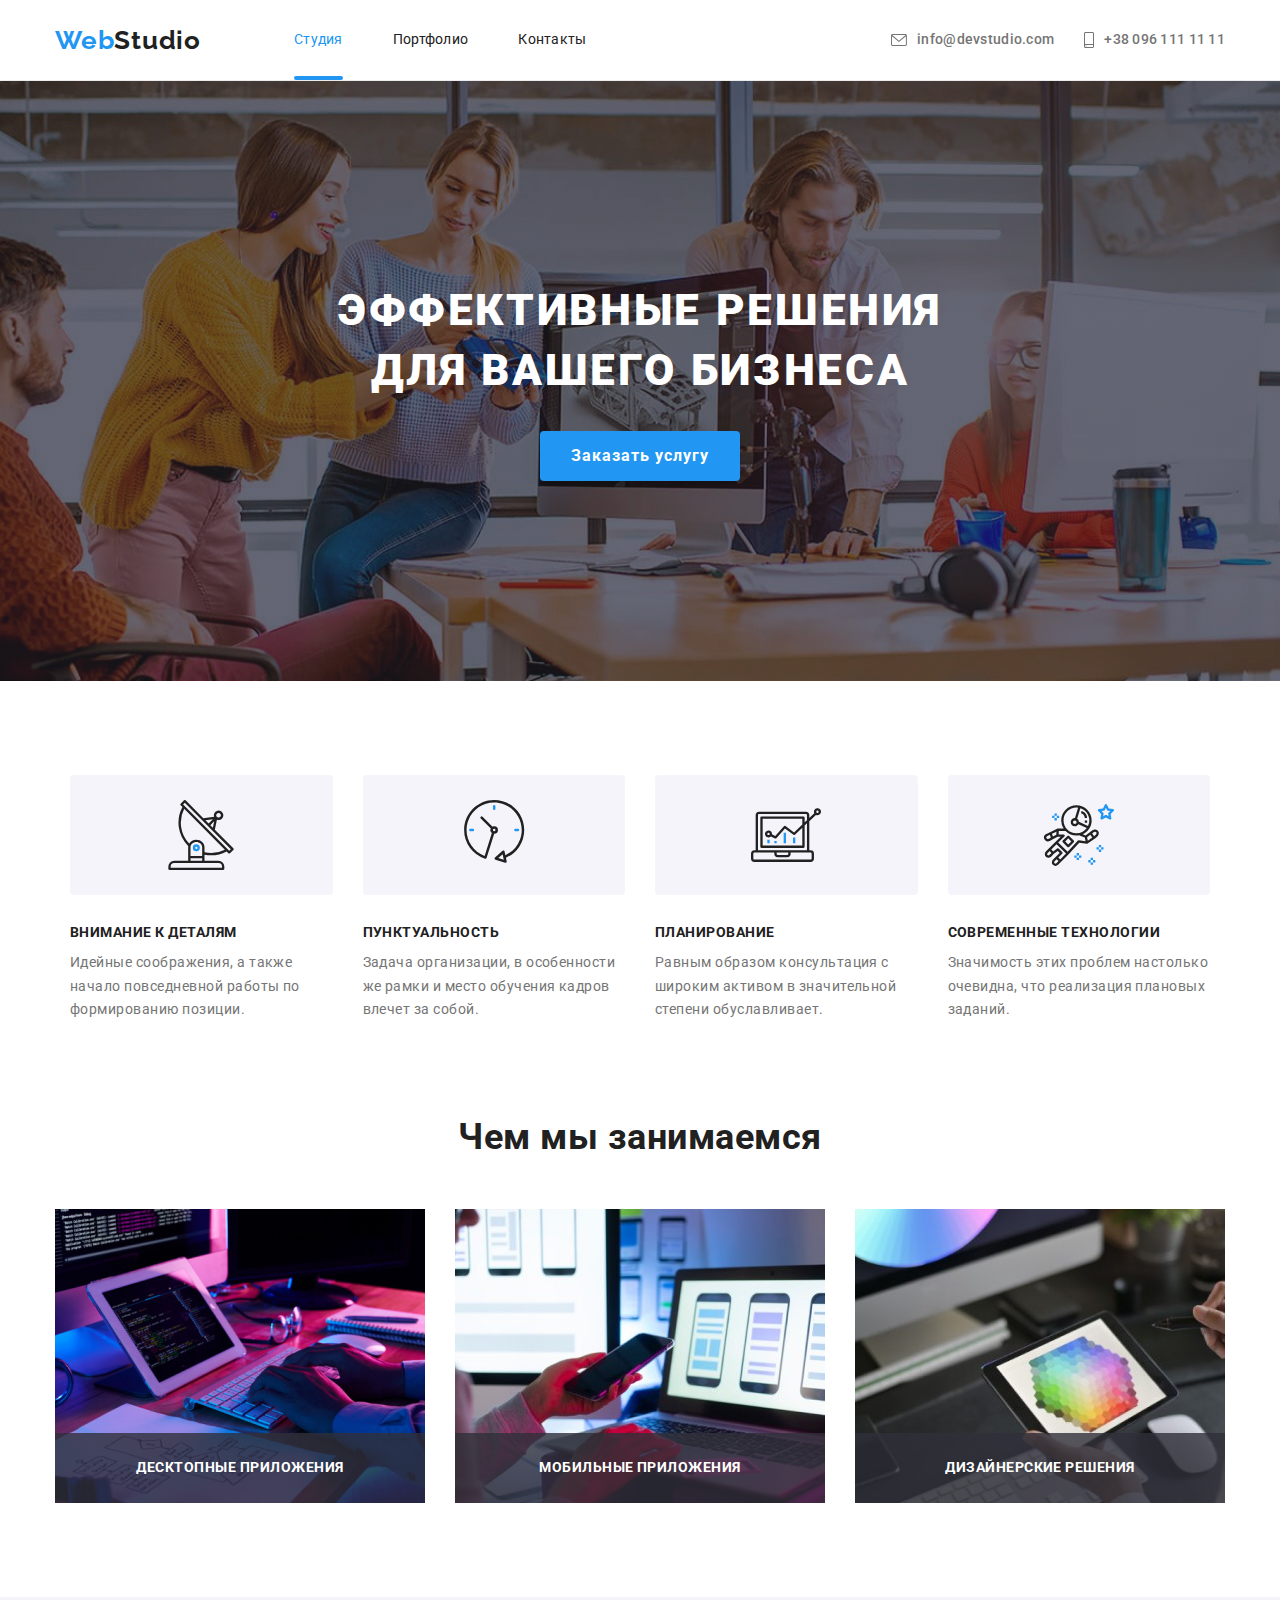
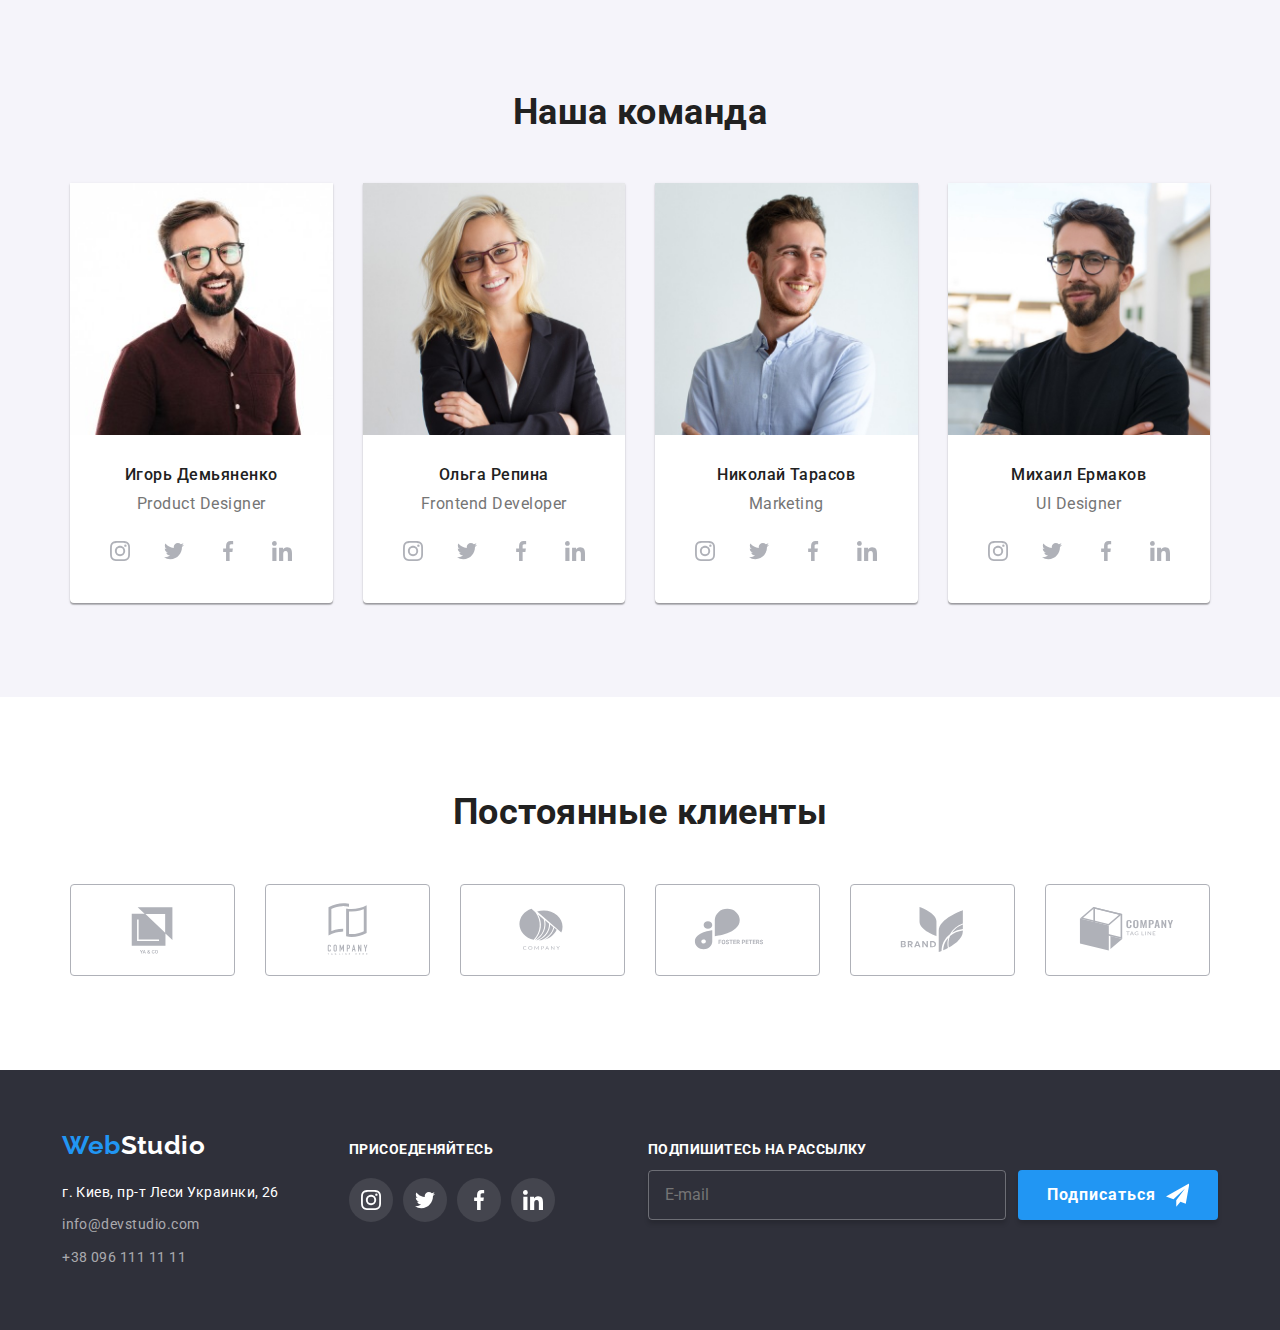
==== commit 3411a665: "Правки по адаптивці від ментора" ====
--- a/index.html
+++ b/index.html
@@ -61,9 +61,9 @@
           </li>
         </ul>
         <button class="mobile__menu-btn" type="button" data-menu-button aria-expanded="false">
-          <svg class="mobile__menu-icon" width="24" height="16">
+          <svg class="mobile__menu-icon" width="40" height="40">
             <use class="mobile__menu-icon-menu" href="./images/icons.svg#icon-menu"></use>
-            <use class="mobile__menu-icon-close" href="./images/icons.svg#icon-close"></use>
+            <use class="mobile__menu-icon-close" href="./images/icons.svg#icon-menu-close"></use>
           </svg>
         </button>
       </div>
@@ -763,7 +763,7 @@
               <use href="./images/icons.svg#icon-email"></use>
             </svg>
           </label>
-          <label class="modal__form-feedback" for="text">
+          <label class="modal__form-feedback">
             <span class="modal__lable-title">Комментарий</span>
             <textarea
               class="modal__textarea"
@@ -828,7 +828,7 @@
         <ul class="mobile__socials-list list">
           <li class="mobile__socials-item">
             <a
-              class="mobile__socials-link"
+              class="mobile__socials-link link"
               href="https://www.instagram.com/"
               target="_blank"
               rel="noopener noreferrer"
@@ -838,7 +838,7 @@
           </li>
           <li class="mobile__socials-item">
             <a
-              class="mobile__socials-link"
+              class="mobile__socials-link link"
               href="https://twitter.com/?lang=ru"
               target="_blank"
               rel="noopener noreferrer"
@@ -848,7 +848,7 @@
           </li>
           <li class="mobile__socials-item">
             <a
-              class="mobile__socials-link"
+              class="mobile__socials-link link"
               href="https://www.facebook.com/"
               target="_blank"
               rel="noopener noreferrer"
@@ -858,7 +858,7 @@
           </li>
           <li class="mobile__socials-item">
             <a
-              class="mobile__socials-link"
+              class="mobile__socials-link link"
               href="https://ru.linkedin.com/"
               target="_blank"
               rel="noopener noreferrer"
--- a/css/main.min.css
+++ b/css/main.min.css
@@ -1 +1 @@
-body{color:var(--primary-text-color);background-color:var(--primary-white-color);font-family:Roboto,sans-serif;letter-spacing:.03em}.container{width:100%;padding-left:15px;padding-right:15px;margin-left:auto;margin-right:auto}@media screen and (min-width: 480px){.container{width:480px}}@media screen and (min-width: 768px){.container{width:768px}}@media screen and (min-width: 1200px){.container{width:1200px}}.section{padding-top:60px;padding-bottom:60px}@media screen and (min-width: 1200px){.section{padding-top:94px;padding-bottom:94px}}.section-title{color:var(--primary-text-color);font-size:36px;line-height:1.16px;text-align:center;margin-top:0px;margin-bottom:30px}@media screen and (min-width: 1200px){.section-title{font-size:36px;line-height:1.17;margin-bottom:50px}}.img{display:block;max-width:100%;height:auto}footer{background-color:var(--footer-bg-color)}.list{list-style:none;padding:0px;margin:0px}.link{text-decoration:none}.header{padding:10px 0;border-bottom:1px solid var(--page-header-border)}@media screen and (min-width: 768px){.header{padding:0}}.header__main-nav{display:-webkit-box;display:-ms-flexbox;display:flex;-webkit-box-align:center;-ms-flex-align:center;align-items:center}.header__nav{display:none}@media screen and (min-width: 768px){.header__nav{display:-webkit-box;display:-ms-flexbox;display:flex;-webkit-box-align:center;-ms-flex-align:center;align-items:center}}.header__nav-item:not(:last-child){margin-right:50px}.header__nav-link{font-size:14px;line-height:1.14;letter-spacing:.02em;text-decoration:none;color:var(--primary-text-color);display:block;padding:32px 0px;-webkit-transition:color 250ms cubic-bezier(0.4, 0, 0.2, 1);transition:color 250ms cubic-bezier(0.4, 0, 0.2, 1)}.header__nav-link:hover,.header__nav-link:focus{color:var(--accent-color)}.header__nav-link--current{position:relative}.header__nav-link--current::after{position:absolute;content:"";display:block;width:100%;height:4px;border-radius:2px;background-color:var(--accent-color);bottom:0px;left:0px}.header__contact{display:none}@media screen and (min-width: 768px){.header__contact{display:-webkit-box;display:-ms-flexbox;display:flex;-webkit-box-orient:vertical;-webkit-box-direction:normal;-ms-flex-direction:column;flex-direction:column;margin-left:auto}}.header__contact-item:not(:last-child){margin-bottom:10px}@media screen and (min-width: 1200px){.header__contact{-webkit-box-orient:horizontal;-webkit-box-direction:normal;-ms-flex-direction:row;flex-direction:row}.header__contact-item:not(:last-child){margin-bottom:0;margin-right:30px}}@media screen and (min-width: 768px){.header__contact-mail,.header__contact-tel{display:-webkit-box;display:-ms-flexbox;display:flex;-webkit-box-align:center;-ms-flex-align:center;align-items:center;color:var(--text-color);font-style:normal;font-weight:500;font-size:14px;line-height:1.14;letter-spacing:.02em;fill:currentColor;-webkit-transition:color 250ms cubic-bezier(0.4, 0, 0.2, 1);transition:color 250ms cubic-bezier(0.4, 0, 0.2, 1)}}@media screen and (min-width: 1200px){.header__contact-mail,.header__contact-tel{padding:32px 0px}}.header__contact-link:hover,.header__contact-link:focus{color:var(--accent-color)}@media screen and (min-width: 768px){.header__contact-icon{display:-webkit-inline-box;display:-ms-inline-flexbox;display:inline-flex;margin-right:8px}}@media screen and (min-width: 1200px){.header__contact-icon{margin-right:10px}}.hero-section{max-width:480px;margin-left:auto;margin-right:auto;display:-webkit-box;display:-ms-flexbox;display:flex;-webkit-box-pack:center;-ms-flex-pack:center;justify-content:center;text-align:center;padding:200px 0px;background-image:-webkit-gradient(linear, left top, right top, from(rgba(47, 48, 58, 0.4)), to(rgba(47, 48, 58, 0.4))),url("../images/hero/header_mobile@1x.jpg");background-image:linear-gradient(to right, rgba(47, 48, 58, 0.4), rgba(47, 48, 58, 0.4)),url("../images/hero/header_mobile@1x.jpg");background-color:var(--social-icon-color);background-repeat:no-repeat;background-size:cover;background-position:center}@media(min-device-pixel-ratio: 2),(-webkit-min-device-pixel-ratio: 2),(min-resolution: 192dpi),(min-resolution: 2dppx){.hero-section{background-image:-webkit-gradient(linear, left top, right top, from(rgba(47, 48, 58, 0.4)), to(rgba(47, 48, 58, 0.4))),url("../images/hero/header_mobile@2x.jpg");background-image:linear-gradient(to right, rgba(47, 48, 58, 0.4), rgba(47, 48, 58, 0.4)),url("../images/hero/header_mobile@2x.jpg")}}@media screen and (min-width: 768px){.hero-section{background-image:-webkit-gradient(linear, left top, right top, from(rgba(47, 48, 58, 0.4)), to(rgba(47, 48, 58, 0.4))),url("../images/hero/header_tablet@1x.jpg");background-image:linear-gradient(to right, rgba(47, 48, 58, 0.4), rgba(47, 48, 58, 0.4)),url("../images/hero/header_tablet@1x.jpg")}}@media screen and (min-width: 768px)and (min-device-pixel-ratio: 2),screen and (min-width: 768px)and (-webkit-min-device-pixel-ratio: 2),screen and (min-width: 768px)and (min-resolution: 192dpi),screen and (min-width: 768px)and (min-resolution: 2dppx){.hero-section{background-image:-webkit-gradient(linear, left top, right top, from(rgba(47, 48, 58, 0.4)), to(rgba(47, 48, 58, 0.4))),url("../images/hero/header_tablet@2x.jpg");background-image:linear-gradient(to right, rgba(47, 48, 58, 0.4), rgba(47, 48, 58, 0.4)),url("../images/hero/header_tablet@2x.jpg")}}@media screen and (min-width: 1200px){.hero-section{background-image:-webkit-gradient(linear, left top, right top, from(rgba(47, 48, 58, 0.4)), to(rgba(47, 48, 58, 0.4))),url("../images/hero/header_desktop@1x.jpg");background-image:linear-gradient(to right, rgba(47, 48, 58, 0.4), rgba(47, 48, 58, 0.4)),url("../images/hero/header_desktop@1x.jpg")}}@media screen and (min-width: 1200px)and (min-device-pixel-ratio: 2),screen and (min-width: 1200px)and (-webkit-min-device-pixel-ratio: 2),screen and (min-width: 1200px)and (min-resolution: 192dpi),screen and (min-width: 1200px)and (min-resolution: 2dppx){.hero-section{background-image:-webkit-gradient(linear, left top, right top, from(rgba(47, 48, 58, 0.4)), to(rgba(47, 48, 58, 0.4))),url("../images/hero/header_desktop@2x.jpg");background-image:linear-gradient(to right, rgba(47, 48, 58, 0.4), rgba(47, 48, 58, 0.4)),url("../images/hero/header_desktop@2x.jpg")}}@media screen and (min-width: 768px){.hero-section{max-width:768px}}@media screen and (min-width: 1200px){.hero-section{max-width:1600px}}.hero-section__title{color:var(--primary-white-color);font-weight:900;font-size:26px;line-height:1.6;letter-spacing:.06em;text-transform:uppercase;margin-top:0px;margin-bottom:30px}@media screen and (min-width: 1200px){.hero-section__title{font-size:44px;line-height:1.36}}.hero-section__btn{font-family:inherit;font-weight:700;font-size:16px;line-height:1.88;letter-spacing:.06em;color:var(--primary-white-color);background-color:var(--accent-color);cursor:pointer;min-width:200px;min-height:50px;-webkit-box-shadow:var(--shadow-hero-btn);box-shadow:var(--shadow-hero-btn);border-radius:4px;border-color:rgba(0,0,0,0)}.hero-section__btn:hover,.hero-section__btn:focus{background-color:var(--accent-btn-bg)}.features__list{display:block}@media screen and (min-width: 768px){.features__list{display:-webkit-box;display:-ms-flexbox;display:flex;-webkit-box-pack:center;-ms-flex-pack:center;justify-content:center;-ms-flex-wrap:wrap;flex-wrap:wrap;gap:30px}}.features__wrap{display:-webkit-box;display:-ms-flexbox;display:flex;-webkit-box-pack:center;-ms-flex-pack:center;justify-content:center;-webkit-box-align:center;-ms-flex-align:center;align-items:center;height:120px;background-color:var(--filter-btn-bg-color);border-radius:4px;margin-bottom:30px}@media screen and (min-width: 768px){.features__item{-ms-flex-preferred-size:calc((100% - 60px)/2);flex-basis:calc((100% - 60px)/2)}}@media screen and (min-width: 1200px){.features__item{-ms-flex-preferred-size:calc((100% - 120px)/4);flex-basis:calc((100% - 120px)/4)}}.features__subtitle{text-align:center;font-size:14px;line-height:1.14;text-transform:uppercase;margin-top:0px;margin-bottom:10px}@media screen and (min-width: 768px){.features__subtitle{text-align:left}}.features__text{color:var(--text-color);font-size:14px;line-height:1.71;margin-top:0px;margin-bottom:0px}.works{display:none}@media screen and (min-width: 1200px){.works{display:-webkit-box;display:-ms-flexbox;display:flex;margin-top:-94px}}.works__list{display:-webkit-box;display:-ms-flexbox;display:flex}.works__item:not(:last-child){margin-right:30px}.works__item{position:relative}.works__descr{position:absolute;display:-webkit-box;display:-ms-flexbox;display:flex;-webkit-box-align:center;-ms-flex-align:center;align-items:center;-webkit-box-pack:center;-ms-flex-pack:center;justify-content:center;width:100%;height:70px;right:0;bottom:0;background:rgba(47,48,58,.8)}.works__text{font-weight:700;font-size:14px;line-height:1.14;text-transform:uppercase;color:var(--primary-white-color);margin:0;padding:0}.teams{display:block;background-color:var(--filter-btn-bg-color)}.teams__list{display:-webkit-box;display:-ms-flexbox;display:flex;-webkit-box-orient:vertical;-webkit-box-direction:normal;-ms-flex-direction:column;flex-direction:column;gap:30px;text-align:center}@media screen and (min-width: 768px){.teams__list{-webkit-box-pack:center;-ms-flex-pack:center;justify-content:center;-webkit-box-orient:horizontal;-webkit-box-direction:normal;-ms-flex-direction:row;flex-direction:row;-ms-flex-wrap:wrap;flex-wrap:wrap}}@media screen and (min-width: 1200px){.teams__list{-ms-flex-wrap:nowrap;flex-wrap:nowrap}}.teams__wrap{padding:24px 0}@media screen and (min-width: 1200px){.teams__wrap{padding:30px 0}}.teams__item{background-color:var(--primary-white-color);-webkit-box-shadow:var(--shadow-team-container);box-shadow:var(--shadow-team-container);border-radius:0px 0px 4px 4px}@media screen and (min-width: 768px){.teams__item{-ms-flex-preferred-size:calc((100% - 60px)/2);flex-basis:calc((100% - 60px)/2)}}@media screen and (min-width: 1200px){.teams__item{-ms-flex-preferred-size:calc((100% - 120px)/4);flex-basis:calc((100% - 120px)/4)}}.teams__img{-o-object-fit:contain;object-fit:contain}@media screen and (min-width: 768px){.teams__img{width:354px}}@media screen and (min-width: 1200px){.teams__img{width:270px}}.teams__name{font-weight:500;font-style:normal;font-size:16px;line-height:1.19;padding-bottom:10px;margin-top:0px;margin-bottom:0px}.teams__text{color:var(--text-color);font-weight:400;font-style:normal;font-size:16px;line-height:1.19;padding-bottom:16px;margin-top:0px;margin-bottom:0px}.teams__socials-list{display:-webkit-box;display:-ms-flexbox;display:flex;-webkit-box-pack:center;-ms-flex-pack:center;justify-content:center;-webkit-box-align:center;-ms-flex-align:center;align-items:center;gap:10px}.teams__link{display:-webkit-inline-box;display:-ms-inline-flexbox;display:inline-flex;fill:var(--icon-color);width:44px;height:44px;padding:12px;border-radius:50%;-webkit-transition:fill 250ms cubic-bezier(0.4, 0, 0.2, 1);transition:fill 250ms cubic-bezier(0.4, 0, 0.2, 1);-webkit-transition:background-color 250ms cubic-bezier(0.4, 0, 0.2, 1);transition:background-color 250ms cubic-bezier(0.4, 0, 0.2, 1)}.teams__link:hover,.teams__link:focus{fill:var(--section-team-color);background-color:var(--accent-color)}.customers__list{display:-webkit-box;display:-ms-flexbox;display:flex;-webkit-box-pack:center;-ms-flex-pack:center;justify-content:center;-ms-flex-wrap:wrap;flex-wrap:wrap;-webkit-box-align:center;-ms-flex-align:center;align-items:center;gap:30px}.customers__item{-ms-flex-preferred-size:calc((100% - 60px)/2);flex-basis:calc((100% - 60px)/2)}@media screen and (min-width: 768px){.customers__item{-ms-flex-preferred-size:calc((100% - 90px)/3);flex-basis:calc((100% - 90px)/3)}}@media screen and (min-width: 1200px){.customers__item{-ms-flex-preferred-size:calc((100% - 180px)/6);flex-basis:calc((100% - 180px)/6)}}.customers__link{display:-webkit-box;display:-ms-flexbox;display:flex;-webkit-box-pack:center;-ms-flex-pack:center;justify-content:center;-webkit-box-align:center;-ms-flex-align:center;align-items:center;max-width:210px;height:92px;border:1px solid var(--icon-color);border-radius:4px;cursor:pointer;-webkit-transition:border 250ms cubic-bezier(0.4, 0, 0.2, 1);transition:border 250ms cubic-bezier(0.4, 0, 0.2, 1)}.customers__link:hover,.customers__link:focus{border-color:var(--accent-color)}.customers__icon{fill:var(--icon-color);-webkit-transition:fill 250ms cubic-bezier(0.4, 0, 0.2, 1);transition:fill 250ms cubic-bezier(0.4, 0, 0.2, 1)}.customers__link:hover .customers__icon,.customers__link:focus .customers__icon{fill:var(--accent-color)}.footer{display:-webkit-box;display:-ms-flexbox;display:flex;-webkit-box-orient:vertical;-webkit-box-direction:normal;-ms-flex-direction:column;flex-direction:column;padding:60px 0}@media screen and (min-width: 768px){.footer{-webkit-box-pack:center;-ms-flex-pack:center;justify-content:center;-ms-flex-wrap:wrap;flex-wrap:wrap;-webkit-box-orient:horizontal;-webkit-box-direction:normal;-ms-flex-direction:row;flex-direction:row;padding-bottom:60px}}@media screen and (min-width: 1200px){.footer{-webkit-box-align:baseline;-ms-flex-align:baseline;align-items:baseline}}.footer__box{margin-bottom:60px}@media screen and (min-width: 768px){.footer__box{display:-webkit-box;display:-ms-flexbox;display:flex;-webkit-box-align:baseline;-ms-flex-align:baseline;align-items:baseline}}@media screen and (min-width: 1200px){.footer__box{margin-bottom:0;margin-right:93px}}.footer__contacs{display:-webkit-box;display:-ms-flexbox;display:flex;-webkit-box-orient:vertical;-webkit-box-direction:normal;-ms-flex-direction:column;flex-direction:column;-webkit-box-align:center;-ms-flex-align:center;align-items:center;margin-bottom:60px}@media screen and (min-width: 768px){.footer__contacs{margin-right:165px;margin-bottom:0}}@media screen and (min-width: 1200px){.footer__contacs{margin-right:70px}}.footer__address{display:-webkit-box;display:-ms-flexbox;display:flex;-webkit-box-orient:vertical;-webkit-box-direction:normal;-ms-flex-direction:column;flex-direction:column;-webkit-box-align:center;-ms-flex-align:center;align-items:center;font-style:normal;font-weight:400;font-size:14px;line-height:1.71}.footer__address-link{color:var(--primary-white-color)}.footer__address-mail,.footer__address-tel{color:var(--primary-footer-tel)}.footer__address-mail:hover,.footer__address-mail:focus{color:var(--accent-color)}.footer__address-tel:hover,.footer__address-tel:focus{color:var(--accent-color)}.footer__address-item:not(:last-child){margin-bottom:8px}@media screen and (min-width: 1200px){.footer__address-item:not(:last-child){margin-bottom:9px}}.footer__address-item{font-style:normal}.footer-socials{display:-webkit-box;display:-ms-flexbox;display:flex;-webkit-box-orient:vertical;-webkit-box-direction:normal;-ms-flex-direction:column;flex-direction:column;-webkit-box-align:center;-ms-flex-align:center;align-items:center}.footer-socials__text{font-weight:700;font-size:14px;line-height:1.14px;text-transform:uppercase;color:var(--primary-white-color);margin:0 0 20px}.footer-socials-list{display:-webkit-box;display:-ms-flexbox;display:flex;-webkit-box-pack:center;-ms-flex-pack:center;justify-content:center;-webkit-box-align:center;-ms-flex-align:center;align-items:center;gap:10px}.footer-socials__link{display:-webkit-inline-box;display:-ms-inline-flexbox;display:inline-flex;fill:var(--primary-white-color);width:44px;height:44px;padding:12px;border-radius:50%;background-color:var(--footer-icon-bg);-webkit-transition:fill 250ms cubic-bezier(0.4, 0, 0.2, 1);transition:fill 250ms cubic-bezier(0.4, 0, 0.2, 1);-webkit-transition:background-color 250ms cubic-bezier(0.4, 0, 0.2, 1);transition:background-color 250ms cubic-bezier(0.4, 0, 0.2, 1)}.footer-socials__link:hover,.footer-socials__link:focus{fill:var(--section-team-color);background-color:var(--accent-color);-webkit-box-shadow:var(--shadow-footer-icon);box-shadow:var(--shadow-footer-icon)}@media screen and (min-height: 1200px){.footer__subscribe{margin-left:93px}}.footer__subscribe-text{font-weight:700;font-size:14px;line-height:1.14px;text-align:center;text-transform:uppercase;color:var(--primary-white-color);margin:0 0 20px}@media screen and (min-width: 1200px){.footer__subscribe-text{text-align:left}}.footer__form{display:-webkit-box;display:-ms-flexbox;display:flex;-webkit-box-orient:vertical;-webkit-box-direction:normal;-ms-flex-direction:column;flex-direction:column;-webkit-box-align:center;-ms-flex-align:center;align-items:center}@media screen and (min-width: 1200px){.footer__form{-webkit-box-orient:horizontal;-webkit-box-direction:normal;-ms-flex-direction:row;flex-direction:row}}.footer__form-email{display:-webkit-box;display:-ms-flexbox;display:flex;-webkit-box-align:center;-ms-flex-align:center;align-items:center;width:450px;height:50px;font-size:16px;line-height:1.25;padding:15px 16px;margin-bottom:20px;color:rgba(255,255,255,.6);background-color:inherit;border:1px solid rgba(255,255,255,.3);-webkit-box-shadow:0px 4px 4px rgba(0,0,0,.15);box-shadow:0px 4px 4px rgba(0,0,0,.15);border-radius:4px;outline:none}@media screen and (min-width: 1200px){.footer__form-email{width:358px;margin-bottom:0;margin-right:12px}}.footer__form-btn{display:-webkit-inline-box;display:-ms-inline-flexbox;display:inline-flex;-webkit-box-align:center;-ms-flex-align:center;align-items:center;text-align:center;position:relative;width:200px;height:50px;font-weight:700;font-size:16px;line-height:1.88;letter-spacing:.06em;padding:10px 29px;border:none;color:var(--primary-white-color);background-color:var(--accent-color);-webkit-box-shadow:0px 4px 4px rgba(0,0,0,.15);box-shadow:0px 4px 4px rgba(0,0,0,.15);border-radius:4px}.footer__form-icon{width:24px;height:24px;margin-left:10px;fill:var(--primary-white-color)}.portfolio__list{display:block}@media screen and (min-width: 768px){.portfolio__list{display:-webkit-box;display:-ms-flexbox;display:flex;-webkit-box-pack:center;-ms-flex-pack:center;justify-content:center;-ms-flex-wrap:wrap;flex-wrap:wrap;gap:30px}}@media screen and (min-width: 768px){.portfolio__list{-webkit-box-pack:start;-ms-flex-pack:start;justify-content:start}}@media screen and (min-width: 768px){.portfolio__item{-ms-flex-preferred-size:calc((100% - 60px)/2);flex-basis:calc((100% - 60px)/2)}}@media screen and (min-width: 1200px){.portfolio__item{-ms-flex-preferred-size:calc((100% - 90px)/3);flex-basis:calc((100% - 90px)/3)}}.portfolio__item:hover{-webkit-box-shadow:0px 1px 1px rgba(0,0,0,.12),0px 4px 4px rgba(0,0,0,.06),1px 4px 6px rgba(0,0,0,.16);box-shadow:0px 1px 1px rgba(0,0,0,.12),0px 4px 4px rgba(0,0,0,.06),1px 4px 6px rgba(0,0,0,.16);-webkit-transition:-webkit-box-shadow 250ms cubic-bezier(0.4, 0, 0.2, 1);transition:-webkit-box-shadow 250ms cubic-bezier(0.4, 0, 0.2, 1);transition:box-shadow 250ms cubic-bezier(0.4, 0, 0.2, 1);transition:box-shadow 250ms cubic-bezier(0.4, 0, 0.2, 1), -webkit-box-shadow 250ms cubic-bezier(0.4, 0, 0.2, 1)}.portfolio__link{display:-webkit-box;display:-ms-flexbox;display:flex;height:100%;-webkit-box-orient:vertical;-webkit-box-direction:normal;-ms-flex-direction:column;flex-direction:column}.thumb{position:relative;overflow:hidden}.thumb-img{display:block;max-width:100%}@media screen and (min-width: 768px){.thumb-img{width:354px}}@media screen and (min-width: 1200px){.thumb-img{width:370px}}.thumb:hover .thumb-text{-webkit-transform:translateY(0);transform:translateY(0)}.thumb-text{position:absolute;bottom:0;width:100%;background-color:var(--accent-card-color);padding:63px 24px;font-size:18px;margin:0;color:var(--primary-white-color);line-height:1.56;-webkit-transform:translateY(101%);transform:translateY(101%);-webkit-transition:-webkit-transform 250ms cubic-bezier(0.4, 0, 0.2, 1);transition:-webkit-transform 250ms cubic-bezier(0.4, 0, 0.2, 1);transition:transform 250ms cubic-bezier(0.4, 0, 0.2, 1);transition:transform 250ms cubic-bezier(0.4, 0, 0.2, 1), -webkit-transform 250ms cubic-bezier(0.4, 0, 0.2, 1)}.description{border:1px solid var(--border-portfolio-item-color);padding:20px 24px;-webkit-box-flex:1;-ms-flex-positive:1;flex-grow:1}.description-title{color:var(--primary-text-color);font-style:normal;font-size:18px;line-height:2;letter-spacing:.06em;margin-bottom:4px;margin:0px}.description-text{color:var(--text-color);font-style:normal;font-weight:400;font-size:16px;line-height:1.88;margin:0px}.header__logo{font-family:Raleway,sans-serif;font-weight:700;font-size:24px;line-height:1.17;letter-spacing:.03em;text-decoration:none}@media screen and (min-width: 768px){.header__logo{margin-right:87px}}@media screen and (min-width: 1200px){.header__logo{font-size:26px;line-height:1.19;margin-right:93px}}.header__logo-icon{color:var(--accent-color)}.header__logo-text{color:var(--primary-text-color)}.footer__logo{font-family:Raleway,sans-serif;font-weight:700;font-size:26px;line-height:1.19;text-decoration:none;margin-bottom:20px}.footer__logo-icon{color:var(--accent-color)}.footer__logo-text{color:var(--primary-white-color)}.filter__list{display:-webkit-box;display:-ms-flexbox;display:flex;-ms-flex-wrap:wrap;flex-wrap:wrap;-webkit-box-pack:left;-ms-flex-pack:left;justify-content:left;margin-bottom:50px}@media screen and (min-width: 768px){.filter__list{-webkit-box-pack:center;-ms-flex-pack:center;justify-content:center;-ms-flex-wrap:nowrap;flex-wrap:nowrap;margin-bottom:30px}}.filter__item:not(:last-child){margin-right:8px;margin-bottom:15px}.filter__item{margin-bottom:15px}.filter__btn{font-family:inherit;color:var(--primary-text-color);background-color:var(--filter-btn-bg-color);font-weight:500;font-size:16px;line-height:1.62;cursor:pointer;border-radius:4px;border-color:rgba(0,0,0,0);padding:6px 22px;-webkit-transition:color 250ms cubic-bezier(0.4, 0, 0.2, 1);transition:color 250ms cubic-bezier(0.4, 0, 0.2, 1);-webkit-transition:background-color 250ms cubic-bezier(0.4, 0, 0.2, 1);transition:background-color 250ms cubic-bezier(0.4, 0, 0.2, 1)}.filter__btn:hover,.filter__btn:focus{color:var(--primary-white-color);background-color:var(--accent-color);-webkit-box-shadow:0px 3px 1px rgba(0,0,0,.1),0px 1px 2px rgba(0,0,0,.08),0px 2px 2px rgba(0,0,0,.12);box-shadow:0px 3px 1px rgba(0,0,0,.1),0px 1px 2px rgba(0,0,0,.08),0px 2px 2px rgba(0,0,0,.12)}.backdrop{position:fixed;top:0;left:0;width:100%;height:100%;padding:94px 15px 0;background-color:var(--modal-backdrop-color);opacity:1;z-index:100;-webkit-transition:opacity 250ms cubic-bezier(0.4, 0, 0.2, 1);transition:opacity 250ms cubic-bezier(0.4, 0, 0.2, 1)}.backdrop.is-hidden{opacity:0;visibility:hidden;pointer-events:none}.modal{display:-webkit-box;display:-ms-flexbox;display:flex;-webkit-box-orient:vertical;-webkit-box-direction:normal;-ms-flex-direction:column;flex-direction:column;-webkit-box-align:center;-ms-flex-align:center;align-items:center;position:absolute;top:50%;left:50%;width:100%;max-width:450px;border-radius:4px;padding:40px;background-color:var(--primary-white-color);-webkit-box-shadow:var(--shadow-modal-window);box-shadow:var(--shadow-modal-window);-webkit-transform:scale(1) translate(-50%, -50%) rotate(360deg);transform:scale(1) translate(-50%, -50%) rotate(360deg);-webkit-transition:-webkit-transform 250ms cubic-bezier(0.4, 0, 0.2, 1);transition:-webkit-transform 250ms cubic-bezier(0.4, 0, 0.2, 1);transition:transform 250ms cubic-bezier(0.4, 0, 0.2, 1);transition:transform 250ms cubic-bezier(0.4, 0, 0.2, 1), -webkit-transform 250ms cubic-bezier(0.4, 0, 0.2, 1)}@media screen and (min-width: 1200px){.modal{max-width:528px}}.modal__close-btn{position:absolute;top:0;right:0;display:-webkit-box;display:-ms-flexbox;display:flex;-webkit-box-pack:center;-ms-flex-pack:center;justify-content:center;-webkit-box-align:center;-ms-flex-align:center;align-items:center;width:30px;height:30px;margin-top:8px;margin-right:8px;border-radius:50px;cursor:pointer;fill:var(--primary-text-color);background-color:rgba(0,0,0,0);border:var(--modal-close-border-color);-webkit-transition:fill 250ms cubic-bezier(0.4, 0, 0.2, 1);transition:fill 250ms cubic-bezier(0.4, 0, 0.2, 1)}.modal__close-btn:hover,.modal__close-btn:focus{fill:var(--accent-color)}.modal__title{margin:0px 0px 12px 0px;padding:0;font-size:20px;line-height:1.15;text-align:center;letter-spacing:.03em;color:var(--primary-text-color)}.modal__form-label{display:block;position:relative}.modal__lable-title{display:block;margin-top:10px;font-size:12px;line-height:1.16;letter-spacing:.01em;color:#757575}.modal__input{padding-top:12px;padding-bottom:12px;padding-left:42px;margin-top:4px;width:100%;height:40px;cursor:pointer;outline:rgba(0,0,0,0);border-color:var(--footer-icon-bg);border:1px solid rgba(33,33,33,.2);border-radius:4px;-webkit-transition:border 250ms cubic-bezier(0.4, 0, 0.2, 1);transition:border 250ms cubic-bezier(0.4, 0, 0.2, 1)}.modal__input:hover,.modal__input:focus{border:1px solid var(--accent-color)}.modal__input-icon{position:absolute;display:inline-block;top:50%;left:0%;margin-left:12px;fill:var(--primary-text-color);-webkit-transition:fill 250ms cubic-bezier(0.4, 0, 0.2, 1);transition:fill 250ms cubic-bezier(0.4, 0, 0.2, 1)}.modal__input:hover+.modal__input-icon,.modal__input:focus+.modal__input-icon{fill:var(--accent-color)}.modal__form-feedback{width:100%;margin-bottom:20px}.modal__textarea::-webkit-input-placeholder{color:rgba(117,117,117,.5)}.modal__textarea::-moz-placeholder{color:rgba(117,117,117,.5)}.modal__textarea:-ms-input-placeholder{color:rgba(117,117,117,.5)}.modal__textarea::-ms-input-placeholder{color:rgba(117,117,117,.5)}.modal__textarea::placeholder{color:rgba(117,117,117,.5)}.modal__textarea{margin-top:4px;padding:12px 16px;width:100%;height:120px;font-size:14px;line-height:1.14;letter-spacing:.01em;outline:rgba(0,0,0,0);border:1px solid rgba(33,33,33,.2);border-radius:4px;resize:none;-webkit-transition:border 250ms cubic-bezier(0.4, 0, 0.2, 1);transition:border 250ms cubic-bezier(0.4, 0, 0.2, 1)}.modal__textarea:hover,.modal__textarea:focus{border:1px solid #2196f3}.modal__checkbox{display:-webkit-box;display:-ms-flexbox;display:flex;-webkit-box-pack:center;-ms-flex-pack:center;justify-content:center;-webkit-box-align:center;-ms-flex-align:center;align-items:center;width:100%;margin-top:20px;font-size:14px;line-height:1.71;letter-spacing:.03em}.modal__checkbox-input:checked+.modal__checkbox-img>.modal__checkbox-icon{fill:var(--primary-white-color)}.modal__checkbox-img{display:-webkit-inline-box;display:-ms-inline-flexbox;display:inline-flex;-webkit-box-align:center;-ms-flex-align:center;align-items:center;-webkit-box-pack:center;-ms-flex-pack:center;justify-content:center;width:16px;height:15px;border-radius:2px;outline:2px solid #212121;outline-offset:-2px;-webkit-transition:outline-color 250ms cubic-bezier(0.4, 0, 0.2, 1);transition:outline-color 250ms cubic-bezier(0.4, 0, 0.2, 1);-webkit-transition:background-color 250ms cubic-bezier(0.4, 0, 0.2, 1);transition:background-color 250ms cubic-bezier(0.4, 0, 0.2, 1)}.modal__checkbox-input:checked+.modal__checkbox-img{outline-color:var(--accent-color);background-color:var(--accent-color)}.modal__checkbox-icon{fill:rgba(0,0,0,0)}.modal__checkbox-text{margin-left:8px;font-size:14px;line-height:1.71;letter-spacing:.03em;color:var(--text-color)}.modal__user-agree{color:var(--accent-color)}.modal__btn{font-family:inherit;font-weight:700;font-size:16px;line-height:1.88;letter-spacing:.06em;color:var(--primary-white-color);background-color:var(--accent-color);cursor:pointer;width:200px;height:50px;margin-top:30px;-webkit-box-shadow:var(--shadow-hero-btn);box-shadow:var(--shadow-hero-btn);border-radius:4px;border-color:rgba(0,0,0,0)}.mobile__menu-btn{z-index:2;width:40px;height:40px;margin-left:auto;padding:0;display:-webkit-inline-box;display:-ms-inline-flexbox;display:inline-flex;-webkit-box-pack:center;-ms-flex-pack:center;justify-content:center;-webkit-box-align:center;-ms-flex-align:center;align-items:center;background-color:rgba(0,0,0,0);border:none;cursor:pointer}@media screen and (min-width: 768px){.mobile__menu-btn{display:none}}.mobile__menu-icon-menu{opacity:1;fill:var(--primary-text-color)}.mobile__menu-icon-menu{opacity:1;fill:var(--primary-text-color)}.mobile__menu-btn.is-open .mobile__menu-icon-menu{opacity:0}.mobile__menu-icon-close{opacity:0;fill:var(--primary-text-color)}.mobile__menu-btn.is-open .mobile__menu-icon-close{opacity:1}.mobile__menu-icon-close{opacity:0;fill:var(--primary-text-color)}.mobile-menu{z-index:1;position:fixed;top:0;width:100%;height:100%;background:#fff;-webkit-box-shadow:0px 4px 8px rgba(0,0,0,.04),0px 2px 4px rgba(0,0,0,.08),0px 1px 3px rgba(0,0,0,.16);box-shadow:0px 4px 8px rgba(0,0,0,.04),0px 2px 4px rgba(0,0,0,.08),0px 1px 3px rgba(0,0,0,.16);opacity:0;visibility:hidden;pointer-events:none;-webkit-transform:translateX(-100%);transform:translateX(-100%);-webkit-transition:visibility 250ms cubic-bezier(0.4, 0, 0.2, 1);transition:visibility 250ms cubic-bezier(0.4, 0, 0.2, 1);-webkit-transition:opacity 250ms cubic-bezier(0.4, 0, 0.2, 1);transition:opacity 250ms cubic-bezier(0.4, 0, 0.2, 1)}.mobile-menu.is-open{opacity:1;visibility:visible;pointer-events:initial;-webkit-transform:translateX(0);transform:translateX(0)}.mobile-menu__container{max-width:100vw;height:100%;margin-left:auto;padding:48px 40px;display:-webkit-box;display:-ms-flexbox;display:flex;-webkit-box-orient:vertical;-webkit-box-direction:normal;-ms-flex-direction:column;flex-direction:column;background:#fff;-webkit-box-shadow:0px 4px 8px rgba(0,0,0,.04),0px 2px 4px rgba(0,0,0,.08),0px 1px 3px rgba(0,0,0,.16);box-shadow:0px 4px 8px rgba(0,0,0,.04),0px 2px 4px rgba(0,0,0,.08),0px 1px 3px rgba(0,0,0,.16)}.mobile__menu-nav{margin-bottom:auto}.mobile__menu-item:not(:last-child){margin-bottom:32px}.mobile__menu-list{font-weight:500;font-size:40px;line-height:1.17;letter-spacing:.02em;color:var(--primary-text-color)}.mobile__menu-link{font-weight:500;font-size:40px;line-height:1.17;letter-spacing:.02em;color:var(--primary-text-color)}.mobile__menu-link--current{color:var(--accent-color)}.mobile__menu-tel{font-style:normal;font-weight:500;font-size:34px;line-height:1.17;letter-spacing:.02em;color:var(--accent-color)}.mobile__menu-mail{font-style:normal;font-weight:500;font-size:24px;line-height:1.16;letter-spacing:.02em;color:var(--text-color)}.mobile__socials-list{display:-webkit-box;display:-ms-flexbox;display:flex}.mobile__socials-link{display:-webkit-box;display:-ms-flexbox;display:flex;color:var(--accent-color)}.mobile__socials-list{margin-top:64px}.mobile__socials-item{padding:0 10px}.mobile__socials-item:first-child{padding-left:0}.mobile__socials-item:last-child{padding-right:0}.mobile__socials-item:not(:last-child){border-right:1px solid rgba(33,33,33,.2)}.visually-hidden{position:absolute;width:1px;height:1px;margin:-1px;border:0;padding:0;white-space:nowrap;-webkit-clip-path:inset(100%);clip-path:inset(100%);clip:rect(0 0 0 0);overflow:hidden}/*# sourceMappingURL=main.min.css.map */+body{color:var(--primary-text-color);background-color:var(--primary-white-color);font-family:Roboto,sans-serif;letter-spacing:.03em}.container{width:100%;padding-left:15px;padding-right:15px;margin-left:auto;margin-right:auto}@media screen and (min-width: 480px){.container{width:480px}}@media screen and (min-width: 768px){.container{width:768px}}@media screen and (min-width: 1200px){.container{width:1200px}}.section{padding-top:60px;padding-bottom:60px}@media screen and (min-width: 1200px){.section{padding-top:94px;padding-bottom:94px}}.section-title{color:var(--primary-text-color);font-size:36px;line-height:1.16px;text-align:center;margin-top:0px;margin-bottom:30px}@media screen and (min-width: 1200px){.section-title{font-size:36px;line-height:1.17;margin-bottom:50px}}.img{display:block;max-width:100%;height:auto}footer{background-color:var(--footer-bg-color)}.list{list-style:none;padding:0px;margin:0px}.link{text-decoration:none}.header{padding:10px 0;border-bottom:1px solid var(--page-header-border)}@media screen and (min-width: 768px){.header{padding:0}}.header__main-nav{display:-webkit-box;display:-ms-flexbox;display:flex;-webkit-box-align:center;-ms-flex-align:center;align-items:center}.header__nav{display:none}@media screen and (min-width: 768px){.header__nav{display:-webkit-box;display:-ms-flexbox;display:flex;-webkit-box-align:center;-ms-flex-align:center;align-items:center}}.header__nav-item:not(:last-child){margin-right:50px}.header__nav-link{font-size:14px;line-height:1.14;letter-spacing:.02em;text-decoration:none;color:var(--primary-text-color);display:block;padding:32px 0px;-webkit-transition:color 250ms cubic-bezier(0.4, 0, 0.2, 1);transition:color 250ms cubic-bezier(0.4, 0, 0.2, 1)}.header__nav-link:hover,.header__nav-link:focus{color:var(--accent-color)}.header__nav-link--current{position:relative;color:var(--accent-color)}.header__nav-link--current::after{position:absolute;content:"";display:block;width:100%;height:4px;border-radius:2px;background-color:var(--accent-color);bottom:0px;left:0px}.header__contact{display:none}@media screen and (min-width: 768px){.header__contact{display:-webkit-box;display:-ms-flexbox;display:flex;-webkit-box-orient:vertical;-webkit-box-direction:normal;-ms-flex-direction:column;flex-direction:column;margin-left:auto}}.header__contact-item:not(:last-child){margin-bottom:10px}@media screen and (min-width: 1200px){.header__contact{-webkit-box-orient:horizontal;-webkit-box-direction:normal;-ms-flex-direction:row;flex-direction:row}.header__contact-item:not(:last-child){margin-bottom:0;margin-right:30px}}@media screen and (min-width: 768px){.header__contact-mail,.header__contact-tel{display:-webkit-box;display:-ms-flexbox;display:flex;-webkit-box-align:center;-ms-flex-align:center;align-items:center;color:var(--text-color);font-style:normal;font-weight:500;font-size:14px;line-height:1.14;letter-spacing:.02em;fill:currentColor;-webkit-transition:color 250ms cubic-bezier(0.4, 0, 0.2, 1);transition:color 250ms cubic-bezier(0.4, 0, 0.2, 1)}}@media screen and (min-width: 1200px){.header__contact-mail,.header__contact-tel{padding:32px 0px}}.header__contact-link:hover,.header__contact-link:focus{color:var(--accent-color)}@media screen and (min-width: 768px){.header__contact-icon{display:-webkit-inline-box;display:-ms-inline-flexbox;display:inline-flex;margin-right:8px}}@media screen and (min-width: 1200px){.header__contact-icon{margin-right:10px}}.hero-section{max-width:480px;margin-left:auto;margin-right:auto;display:-webkit-box;display:-ms-flexbox;display:flex;-webkit-box-pack:center;-ms-flex-pack:center;justify-content:center;text-align:center;padding:200px 0px;background-image:-webkit-gradient(linear, left top, right top, from(rgba(47, 48, 58, 0.4)), to(rgba(47, 48, 58, 0.4))),url("../images/hero/header_mobile@1x.jpg");background-image:linear-gradient(to right, rgba(47, 48, 58, 0.4), rgba(47, 48, 58, 0.4)),url("../images/hero/header_mobile@1x.jpg");background-color:var(--social-icon-color);background-repeat:no-repeat;background-size:cover;background-position:center}@media(min-device-pixel-ratio: 2),(-webkit-min-device-pixel-ratio: 2),(min-resolution: 192dpi),(min-resolution: 2dppx){.hero-section{background-image:-webkit-gradient(linear, left top, right top, from(rgba(47, 48, 58, 0.4)), to(rgba(47, 48, 58, 0.4))),url("../images/hero/header_mobile@2x.jpg");background-image:linear-gradient(to right, rgba(47, 48, 58, 0.4), rgba(47, 48, 58, 0.4)),url("../images/hero/header_mobile@2x.jpg")}}@media screen and (min-width: 768px){.hero-section{background-image:-webkit-gradient(linear, left top, right top, from(rgba(47, 48, 58, 0.4)), to(rgba(47, 48, 58, 0.4))),url("../images/hero/header_tablet@1x.jpg");background-image:linear-gradient(to right, rgba(47, 48, 58, 0.4), rgba(47, 48, 58, 0.4)),url("../images/hero/header_tablet@1x.jpg")}}@media screen and (min-width: 768px)and (min-device-pixel-ratio: 2),screen and (min-width: 768px)and (-webkit-min-device-pixel-ratio: 2),screen and (min-width: 768px)and (min-resolution: 192dpi),screen and (min-width: 768px)and (min-resolution: 2dppx){.hero-section{background-image:-webkit-gradient(linear, left top, right top, from(rgba(47, 48, 58, 0.4)), to(rgba(47, 48, 58, 0.4))),url("../images/hero/header_tablet@2x.jpg");background-image:linear-gradient(to right, rgba(47, 48, 58, 0.4), rgba(47, 48, 58, 0.4)),url("../images/hero/header_tablet@2x.jpg")}}@media screen and (min-width: 1200px){.hero-section{background-image:-webkit-gradient(linear, left top, right top, from(rgba(47, 48, 58, 0.4)), to(rgba(47, 48, 58, 0.4))),url("../images/hero/header_desktop@1x.jpg");background-image:linear-gradient(to right, rgba(47, 48, 58, 0.4), rgba(47, 48, 58, 0.4)),url("../images/hero/header_desktop@1x.jpg")}}@media screen and (min-width: 1200px)and (min-device-pixel-ratio: 2),screen and (min-width: 1200px)and (-webkit-min-device-pixel-ratio: 2),screen and (min-width: 1200px)and (min-resolution: 192dpi),screen and (min-width: 1200px)and (min-resolution: 2dppx){.hero-section{background-image:-webkit-gradient(linear, left top, right top, from(rgba(47, 48, 58, 0.4)), to(rgba(47, 48, 58, 0.4))),url("../images/hero/header_desktop@2x.jpg");background-image:linear-gradient(to right, rgba(47, 48, 58, 0.4), rgba(47, 48, 58, 0.4)),url("../images/hero/header_desktop@2x.jpg")}}@media screen and (min-width: 768px){.hero-section{max-width:768px}}@media screen and (min-width: 1200px){.hero-section{max-width:1600px}}.hero-section__title{color:var(--primary-white-color);font-weight:900;font-size:26px;line-height:1.6;letter-spacing:.06em;text-transform:uppercase;margin-top:0px;margin-bottom:30px;text-align:center;max-width:360px;height:auto}@media screen and (min-width: 1200px){.hero-section__title{font-size:44px;line-height:1.36;max-width:696px}}.hero-section__btn{font-family:inherit;font-weight:700;font-size:16px;line-height:1.88;letter-spacing:.06em;color:var(--primary-white-color);background-color:var(--accent-color);cursor:pointer;min-width:200px;min-height:50px;-webkit-box-shadow:var(--shadow-hero-btn);box-shadow:var(--shadow-hero-btn);border-radius:4px;border-color:rgba(0,0,0,0)}.hero-section__btn:hover,.hero-section__btn:focus{background-color:var(--accent-btn-bg)}.features__list{display:block}@media screen and (min-width: 768px){.features__list{display:-webkit-box;display:-ms-flexbox;display:flex;-webkit-box-pack:center;-ms-flex-pack:center;justify-content:center;-ms-flex-wrap:wrap;flex-wrap:wrap;gap:30px}}.features__wrap{display:-webkit-box;display:-ms-flexbox;display:flex;-webkit-box-pack:center;-ms-flex-pack:center;justify-content:center;-webkit-box-align:center;-ms-flex-align:center;align-items:center;height:120px;background-color:var(--filter-btn-bg-color);border-radius:4px;margin-bottom:30px}@media screen and (min-width: 768px){.features__item{-ms-flex-preferred-size:calc((100% - 60px)/2);flex-basis:calc((100% - 60px)/2)}}@media screen and (min-width: 1200px){.features__item{-ms-flex-preferred-size:calc((100% - 120px)/4);flex-basis:calc((100% - 120px)/4)}}.features__subtitle{text-align:center;font-size:14px;line-height:1.14;text-transform:uppercase;margin-top:0px;margin-bottom:10px}@media screen and (min-width: 768px){.features__subtitle{text-align:left}}.features__text{color:var(--text-color);font-size:14px;line-height:1.71;margin-top:0px;margin-bottom:0px}.works{display:none}@media screen and (min-width: 1200px){.works{display:-webkit-box;display:-ms-flexbox;display:flex;margin-top:-94px}}.works__list{display:-webkit-box;display:-ms-flexbox;display:flex}.works__item:not(:last-child){margin-right:30px}.works__item{position:relative}.works__descr{position:absolute;display:-webkit-box;display:-ms-flexbox;display:flex;-webkit-box-align:center;-ms-flex-align:center;align-items:center;-webkit-box-pack:center;-ms-flex-pack:center;justify-content:center;width:100%;height:70px;right:0;bottom:0;background:rgba(47,48,58,.8)}.works__text{font-weight:700;font-size:14px;line-height:1.14;text-transform:uppercase;color:var(--primary-white-color);margin:0;padding:0}.teams{display:block;background-color:var(--filter-btn-bg-color)}.teams__list{display:-webkit-box;display:-ms-flexbox;display:flex;-webkit-box-orient:vertical;-webkit-box-direction:normal;-ms-flex-direction:column;flex-direction:column;gap:30px;text-align:center}@media screen and (min-width: 768px){.teams__list{-webkit-box-pack:center;-ms-flex-pack:center;justify-content:center;-webkit-box-orient:horizontal;-webkit-box-direction:normal;-ms-flex-direction:row;flex-direction:row;-ms-flex-wrap:wrap;flex-wrap:wrap}}@media screen and (min-width: 1200px){.teams__list{-ms-flex-wrap:nowrap;flex-wrap:nowrap}}.teams__wrap{padding:24px 0}@media screen and (min-width: 1200px){.teams__wrap{padding:30px 0}}.teams__item{background-color:var(--primary-white-color);-webkit-box-shadow:var(--shadow-team-container);box-shadow:var(--shadow-team-container);border-radius:0px 0px 4px 4px}@media screen and (min-width: 768px){.teams__item{-ms-flex-preferred-size:calc((100% - 60px)/2);flex-basis:calc((100% - 60px)/2)}}@media screen and (min-width: 1200px){.teams__item{-ms-flex-preferred-size:calc((100% - 120px)/4);flex-basis:calc((100% - 120px)/4)}}.teams__img{-o-object-fit:contain;object-fit:contain}@media screen and (min-width: 768px){.teams__img{width:354px}}@media screen and (min-width: 1200px){.teams__img{width:270px}}.teams__name{font-weight:500;font-style:normal;font-size:16px;line-height:1.19;padding-bottom:10px;margin-top:0px;margin-bottom:0px}.teams__text{color:var(--text-color);font-weight:400;font-style:normal;font-size:16px;line-height:1.19;padding-bottom:16px;margin-top:0px;margin-bottom:0px}.teams__socials-list{display:-webkit-box;display:-ms-flexbox;display:flex;-webkit-box-pack:center;-ms-flex-pack:center;justify-content:center;-webkit-box-align:center;-ms-flex-align:center;align-items:center;gap:10px}.teams__link{display:-webkit-inline-box;display:-ms-inline-flexbox;display:inline-flex;fill:var(--icon-color);width:44px;height:44px;padding:12px;border-radius:50%;-webkit-transition:fill 250ms cubic-bezier(0.4, 0, 0.2, 1);transition:fill 250ms cubic-bezier(0.4, 0, 0.2, 1);-webkit-transition:background-color 250ms cubic-bezier(0.4, 0, 0.2, 1);transition:background-color 250ms cubic-bezier(0.4, 0, 0.2, 1)}.teams__link:hover,.teams__link:focus{fill:var(--section-team-color);background-color:var(--accent-color)}.customers__list{display:-webkit-box;display:-ms-flexbox;display:flex;-webkit-box-pack:center;-ms-flex-pack:center;justify-content:center;-ms-flex-wrap:wrap;flex-wrap:wrap;-webkit-box-align:center;-ms-flex-align:center;align-items:center;gap:30px}.customers__item{-ms-flex-preferred-size:calc((100% - 60px)/2);flex-basis:calc((100% - 60px)/2)}@media screen and (min-width: 768px){.customers__item{-ms-flex-preferred-size:calc((100% - 90px)/3);flex-basis:calc((100% - 90px)/3)}}@media screen and (min-width: 1200px){.customers__item{-ms-flex-preferred-size:calc((100% - 180px)/6);flex-basis:calc((100% - 180px)/6)}}.customers__link{display:-webkit-box;display:-ms-flexbox;display:flex;-webkit-box-pack:center;-ms-flex-pack:center;justify-content:center;-webkit-box-align:center;-ms-flex-align:center;align-items:center;max-width:210px;height:92px;border:1px solid var(--icon-color);border-radius:4px;cursor:pointer;-webkit-transition:border 250ms cubic-bezier(0.4, 0, 0.2, 1);transition:border 250ms cubic-bezier(0.4, 0, 0.2, 1)}.customers__link:hover,.customers__link:focus{border-color:var(--accent-color)}.customers__icon{fill:var(--icon-color);-webkit-transition:fill 250ms cubic-bezier(0.4, 0, 0.2, 1);transition:fill 250ms cubic-bezier(0.4, 0, 0.2, 1)}.customers__link:hover .customers__icon,.customers__link:focus .customers__icon{fill:var(--accent-color)}.footer{display:-webkit-box;display:-ms-flexbox;display:flex;-webkit-box-orient:vertical;-webkit-box-direction:normal;-ms-flex-direction:column;flex-direction:column;padding:60px 0}@media screen and (min-width: 768px){.footer{-webkit-box-pack:center;-ms-flex-pack:center;justify-content:center;-ms-flex-wrap:wrap;flex-wrap:wrap;-webkit-box-orient:horizontal;-webkit-box-direction:normal;-ms-flex-direction:row;flex-direction:row;padding-bottom:60px}}@media screen and (min-width: 1200px){.footer{-webkit-box-align:baseline;-ms-flex-align:baseline;align-items:baseline}}.footer__box{margin-bottom:60px}@media screen and (min-width: 768px){.footer__box{display:-webkit-box;display:-ms-flexbox;display:flex;-webkit-box-align:baseline;-ms-flex-align:baseline;align-items:baseline}}@media screen and (min-width: 1200px){.footer__box{margin-bottom:0;margin-right:93px}}.footer__contacs{display:-webkit-box;display:-ms-flexbox;display:flex;-webkit-box-orient:vertical;-webkit-box-direction:normal;-ms-flex-direction:column;flex-direction:column;-webkit-box-align:center;-ms-flex-align:center;align-items:center;margin-bottom:60px}@media screen and (min-width: 768px){.footer__contacs{margin-right:165px;margin-bottom:0}}@media screen and (min-width: 1200px){.footer__contacs{margin-right:70px;-webkit-box-align:start;-ms-flex-align:start;align-items:flex-start}}.footer__address{display:-webkit-box;display:-ms-flexbox;display:flex;-webkit-box-orient:vertical;-webkit-box-direction:normal;-ms-flex-direction:column;flex-direction:column;-webkit-box-align:center;-ms-flex-align:center;align-items:center;font-style:normal;font-weight:400;font-size:14px;line-height:1.71}@media screen and (min-width: 1200px){.footer__address{-webkit-box-align:start;-ms-flex-align:start;align-items:flex-start}}.footer__address-link{color:var(--primary-white-color)}.footer__address-mail,.footer__address-tel{color:var(--primary-footer-tel)}.footer__address-mail:hover,.footer__address-mail:focus{color:var(--accent-color)}.footer__address-tel:hover,.footer__address-tel:focus{color:var(--accent-color)}.footer__address-item:not(:last-child){margin-bottom:8px}@media screen and (min-width: 1200px){.footer__address-item:not(:last-child){margin-bottom:9px}}.footer__address-item{font-style:normal}.footer-socials{display:-webkit-box;display:-ms-flexbox;display:flex;-webkit-box-orient:vertical;-webkit-box-direction:normal;-ms-flex-direction:column;flex-direction:column;-webkit-box-align:center;-ms-flex-align:center;align-items:center}@media screen and (min-width: 1200px){.footer-socials{-webkit-box-align:start;-ms-flex-align:start;align-items:flex-start}}.footer-socials__text{font-weight:700;font-size:14px;line-height:1.14;text-transform:uppercase;color:var(--primary-white-color);margin:0 0 20px}.footer-socials-list{display:-webkit-box;display:-ms-flexbox;display:flex;-webkit-box-pack:center;-ms-flex-pack:center;justify-content:center;-webkit-box-align:center;-ms-flex-align:center;align-items:center;gap:10px}.footer-socials__link{display:-webkit-inline-box;display:-ms-inline-flexbox;display:inline-flex;fill:var(--primary-white-color);width:44px;height:44px;padding:12px;border-radius:50%;background-color:var(--footer-icon-bg);-webkit-transition:fill 250ms cubic-bezier(0.4, 0, 0.2, 1);transition:fill 250ms cubic-bezier(0.4, 0, 0.2, 1);-webkit-transition:background-color 250ms cubic-bezier(0.4, 0, 0.2, 1);transition:background-color 250ms cubic-bezier(0.4, 0, 0.2, 1)}.footer-socials__link:hover,.footer-socials__link:focus{fill:var(--section-team-color);background-color:var(--accent-color);-webkit-box-shadow:var(--shadow-footer-icon);box-shadow:var(--shadow-footer-icon)}@media screen and (min-height: 1200px){.footer__subscribe{margin-left:93px}}.footer__subscribe-text{font-weight:700;font-size:14px;line-height:1.14px;text-align:center;text-transform:uppercase;color:var(--primary-white-color);margin:0 0 20px}@media screen and (min-width: 1200px){.footer__subscribe-text{text-align:left}}.footer__form{display:-webkit-box;display:-ms-flexbox;display:flex;-webkit-box-orient:vertical;-webkit-box-direction:normal;-ms-flex-direction:column;flex-direction:column;-webkit-box-align:center;-ms-flex-align:center;align-items:center}@media screen and (min-width: 1200px){.footer__form{-webkit-box-orient:horizontal;-webkit-box-direction:normal;-ms-flex-direction:row;flex-direction:row}}.footer__form-email{display:-webkit-box;display:-ms-flexbox;display:flex;-webkit-box-align:center;-ms-flex-align:center;align-items:center;width:450px;height:50px;font-size:16px;line-height:1.25;padding:15px 16px;margin-bottom:20px;color:rgba(255,255,255,.6);background-color:inherit;border:1px solid rgba(255,255,255,.3);-webkit-box-shadow:0px 4px 4px rgba(0,0,0,.15);box-shadow:0px 4px 4px rgba(0,0,0,.15);border-radius:4px;outline:none}@media screen and (min-width: 1200px){.footer__form-email{width:358px;margin-bottom:0;margin-right:12px}}.footer__form-btn{display:-webkit-inline-box;display:-ms-inline-flexbox;display:inline-flex;-webkit-box-align:center;-ms-flex-align:center;align-items:center;text-align:center;position:relative;width:200px;height:50px;font-weight:700;font-size:16px;line-height:1.88;letter-spacing:.06em;padding:10px 29px;border:none;color:var(--primary-white-color);background-color:var(--accent-color);-webkit-box-shadow:0px 4px 4px rgba(0,0,0,.15);box-shadow:0px 4px 4px rgba(0,0,0,.15);border-radius:4px}.footer__form-icon{width:24px;height:24px;margin-left:10px;fill:var(--primary-white-color)}.portfolio__list{display:block}@media screen and (min-width: 768px){.portfolio__list{display:-webkit-box;display:-ms-flexbox;display:flex;-webkit-box-pack:center;-ms-flex-pack:center;justify-content:center;-ms-flex-wrap:wrap;flex-wrap:wrap;gap:30px}}@media screen and (min-width: 768px){.portfolio__list{-webkit-box-pack:start;-ms-flex-pack:start;justify-content:start}}.portfolio__item:not(:last-child){margin-bottom:30px}@media screen and (min-width: 768px){.portfolio__item{-ms-flex-preferred-size:calc((100% - 60px)/2);flex-basis:calc((100% - 60px)/2);margin-bottom:0}}@media screen and (min-width: 1200px){.portfolio__item{-ms-flex-preferred-size:calc((100% - 90px)/3);flex-basis:calc((100% - 90px)/3)}}.portfolio__item:hover{-webkit-box-shadow:0px 1px 1px rgba(0,0,0,.12),0px 4px 4px rgba(0,0,0,.06),1px 4px 6px rgba(0,0,0,.16);box-shadow:0px 1px 1px rgba(0,0,0,.12),0px 4px 4px rgba(0,0,0,.06),1px 4px 6px rgba(0,0,0,.16);-webkit-transition:-webkit-box-shadow 250ms cubic-bezier(0.4, 0, 0.2, 1);transition:-webkit-box-shadow 250ms cubic-bezier(0.4, 0, 0.2, 1);transition:box-shadow 250ms cubic-bezier(0.4, 0, 0.2, 1);transition:box-shadow 250ms cubic-bezier(0.4, 0, 0.2, 1), -webkit-box-shadow 250ms cubic-bezier(0.4, 0, 0.2, 1)}.portfolio__link{display:-webkit-box;display:-ms-flexbox;display:flex;height:100%;-webkit-box-orient:vertical;-webkit-box-direction:normal;-ms-flex-direction:column;flex-direction:column}.thumb{position:relative;overflow:hidden}.thumb-img{display:block;max-width:100%}@media screen and (min-width: 768px){.thumb-img{width:354px}}@media screen and (min-width: 1200px){.thumb-img{width:370px}}.thumb:hover .thumb-text{-webkit-transform:translateY(0);transform:translateY(0)}.thumb-text{position:absolute;bottom:0;width:100%;background-color:var(--accent-card-color);padding:63px 24px;font-size:18px;margin:0;color:var(--primary-white-color);line-height:1.56;-webkit-transform:translateY(101%);transform:translateY(101%);-webkit-transition:-webkit-transform 250ms cubic-bezier(0.4, 0, 0.2, 1);transition:-webkit-transform 250ms cubic-bezier(0.4, 0, 0.2, 1);transition:transform 250ms cubic-bezier(0.4, 0, 0.2, 1);transition:transform 250ms cubic-bezier(0.4, 0, 0.2, 1), -webkit-transform 250ms cubic-bezier(0.4, 0, 0.2, 1)}.description{border:1px solid var(--border-portfolio-item-color);padding:20px 24px;-webkit-box-flex:1;-ms-flex-positive:1;flex-grow:1}.description-title{color:var(--primary-text-color);font-style:normal;font-size:18px;line-height:2;letter-spacing:.06em;margin-bottom:4px;margin:0px}.description-text{color:var(--text-color);font-style:normal;font-weight:400;font-size:16px;line-height:1.88;margin:0px}.header__logo{font-family:Raleway,sans-serif;font-weight:700;font-size:24px;line-height:1.17;letter-spacing:.03em;text-decoration:none}@media screen and (min-width: 768px){.header__logo{margin-right:87px}}@media screen and (min-width: 1200px){.header__logo{font-size:26px;line-height:1.19;margin-right:93px}}.header__logo-icon{color:var(--accent-color)}.header__logo-text{color:var(--primary-text-color)}.footer__logo{font-family:Raleway,sans-serif;font-weight:700;font-size:26px;line-height:1.19;text-decoration:none;margin-bottom:20px}.footer__logo-icon{color:var(--accent-color)}.footer__logo-text{color:var(--primary-white-color)}.filter__list{display:-webkit-box;display:-ms-flexbox;display:flex;-ms-flex-wrap:wrap;flex-wrap:wrap;-webkit-box-pack:left;-ms-flex-pack:left;justify-content:left;margin-bottom:50px}@media screen and (min-width: 768px){.filter__list{-webkit-box-pack:center;-ms-flex-pack:center;justify-content:center;-ms-flex-wrap:nowrap;flex-wrap:nowrap;margin-bottom:30px}}.filter__item:not(:last-child){margin-right:8px;margin-bottom:15px}.filter__item{margin-bottom:15px}.filter__btn{font-family:inherit;color:var(--primary-text-color);background-color:var(--filter-btn-bg-color);font-weight:500;font-size:16px;line-height:1.62;cursor:pointer;border-radius:4px;border-color:rgba(0,0,0,0);padding:6px 22px;-webkit-transition:color 250ms cubic-bezier(0.4, 0, 0.2, 1);transition:color 250ms cubic-bezier(0.4, 0, 0.2, 1);-webkit-transition:background-color 250ms cubic-bezier(0.4, 0, 0.2, 1);transition:background-color 250ms cubic-bezier(0.4, 0, 0.2, 1)}.filter__btn:hover,.filter__btn:focus{color:var(--primary-white-color);background-color:var(--accent-color);-webkit-box-shadow:0px 3px 1px rgba(0,0,0,.1),0px 1px 2px rgba(0,0,0,.08),0px 2px 2px rgba(0,0,0,.12);box-shadow:0px 3px 1px rgba(0,0,0,.1),0px 1px 2px rgba(0,0,0,.08),0px 2px 2px rgba(0,0,0,.12)}.backdrop{position:fixed;top:0;left:0;width:100%;height:100%;padding:94px 15px 0;background-color:var(--modal-backdrop-color);opacity:1;z-index:100;-webkit-transition:opacity 250ms cubic-bezier(0.4, 0, 0.2, 1);transition:opacity 250ms cubic-bezier(0.4, 0, 0.2, 1)}.backdrop.is-hidden{opacity:0;visibility:hidden;pointer-events:none}.modal{display:-webkit-box;display:-ms-flexbox;display:flex;-webkit-box-orient:vertical;-webkit-box-direction:normal;-ms-flex-direction:column;flex-direction:column;-webkit-box-align:center;-ms-flex-align:center;align-items:center;position:absolute;top:50%;left:50%;width:100%;max-width:450px;border-radius:4px;padding:40px;background-color:var(--primary-white-color);-webkit-box-shadow:var(--shadow-modal-window);box-shadow:var(--shadow-modal-window);-webkit-transform:translate(-50%, -50%) scale(1);transform:translate(-50%, -50%) scale(1);-webkit-transition:250ms cubic-bezier(0.4, 0, 0.2, 1);transition:250ms cubic-bezier(0.4, 0, 0.2, 1)}.backdrop.is-hidden .modal{-webkit-transform:translate(-50%, -50%) scale(0.1);transform:translate(-50%, -50%) scale(0.1)}@media screen and (min-width: 1200px){.modal{max-width:528px}}.modal__close-btn{position:absolute;top:0;right:0;display:-webkit-box;display:-ms-flexbox;display:flex;-webkit-box-pack:center;-ms-flex-pack:center;justify-content:center;-webkit-box-align:center;-ms-flex-align:center;align-items:center;width:30px;height:30px;margin-top:8px;margin-right:8px;border-radius:50px;cursor:pointer;fill:var(--primary-text-color);background-color:rgba(0,0,0,0);border:var(--modal-close-border-color);-webkit-transition:fill 250ms cubic-bezier(0.4, 0, 0.2, 1);transition:fill 250ms cubic-bezier(0.4, 0, 0.2, 1)}.modal__close-btn:hover,.modal__close-btn:focus{fill:var(--accent-color)}.modal__title{margin:0px 0px 12px 0px;padding:0;font-size:20px;line-height:1.15;text-align:center;letter-spacing:.03em;color:var(--primary-text-color)}.modal__form-label{display:block;position:relative}.modal__lable-title{display:block;margin-top:10px;font-size:12px;line-height:1.16;letter-spacing:.01em;color:#757575}.modal__input{padding-top:12px;padding-bottom:12px;padding-left:42px;margin-top:4px;width:100%;height:40px;cursor:pointer;outline:rgba(0,0,0,0);border-color:var(--footer-icon-bg);border:1px solid rgba(33,33,33,.2);border-radius:4px;-webkit-transition:border 250ms cubic-bezier(0.4, 0, 0.2, 1);transition:border 250ms cubic-bezier(0.4, 0, 0.2, 1)}.modal__input:hover,.modal__input:focus{border:1px solid var(--accent-color)}.modal__input-icon{position:absolute;display:inline-block;top:50%;left:0%;margin-left:12px;fill:var(--primary-text-color);-webkit-transition:fill 250ms cubic-bezier(0.4, 0, 0.2, 1);transition:fill 250ms cubic-bezier(0.4, 0, 0.2, 1)}.modal__input:hover+.modal__input-icon,.modal__input:focus+.modal__input-icon{fill:var(--accent-color)}.modal__form-feedback{width:100%;margin-bottom:20px}.modal__textarea::-webkit-input-placeholder{color:rgba(117,117,117,.5)}.modal__textarea::-moz-placeholder{color:rgba(117,117,117,.5)}.modal__textarea:-ms-input-placeholder{color:rgba(117,117,117,.5)}.modal__textarea::-ms-input-placeholder{color:rgba(117,117,117,.5)}.modal__textarea::placeholder{color:rgba(117,117,117,.5)}.modal__textarea{margin-top:4px;padding:12px 16px;width:100%;height:120px;font-size:14px;line-height:1.14;letter-spacing:.01em;outline:rgba(0,0,0,0);border:1px solid rgba(33,33,33,.2);border-radius:4px;resize:none;-webkit-transition:border 250ms cubic-bezier(0.4, 0, 0.2, 1);transition:border 250ms cubic-bezier(0.4, 0, 0.2, 1)}.modal__textarea:hover,.modal__textarea:focus{border:1px solid #2196f3}.modal__checkbox{display:-webkit-box;display:-ms-flexbox;display:flex;-webkit-box-pack:center;-ms-flex-pack:center;justify-content:center;-webkit-box-align:center;-ms-flex-align:center;align-items:center;width:100%;margin-top:20px;font-size:14px;line-height:1.71;letter-spacing:.03em}.modal__checkbox-input:checked+.modal__checkbox-img>.modal__checkbox-icon{fill:var(--primary-white-color)}.modal__checkbox-img{display:-webkit-inline-box;display:-ms-inline-flexbox;display:inline-flex;-webkit-box-align:center;-ms-flex-align:center;align-items:center;-webkit-box-pack:center;-ms-flex-pack:center;justify-content:center;width:16px;height:15px;border-radius:2px;outline:2px solid #212121;outline-offset:-2px;-webkit-transition:outline-color 250ms cubic-bezier(0.4, 0, 0.2, 1);transition:outline-color 250ms cubic-bezier(0.4, 0, 0.2, 1);-webkit-transition:background-color 250ms cubic-bezier(0.4, 0, 0.2, 1);transition:background-color 250ms cubic-bezier(0.4, 0, 0.2, 1)}.modal__checkbox-input:checked+.modal__checkbox-img{outline-color:var(--accent-color);background-color:var(--accent-color)}.modal__checkbox-icon{fill:rgba(0,0,0,0)}.modal__checkbox-text{margin-left:8px;font-size:14px;line-height:1.71;letter-spacing:.03em;color:var(--text-color)}.modal__user-agree{color:var(--accent-color)}.modal__btn{font-family:inherit;font-weight:700;font-size:16px;line-height:1.88;letter-spacing:.06em;color:var(--primary-white-color);background-color:var(--accent-color);cursor:pointer;width:200px;height:50px;margin-top:30px;-webkit-box-shadow:var(--shadow-hero-btn);box-shadow:var(--shadow-hero-btn);border-radius:4px;border-color:rgba(0,0,0,0)}.mobile__menu-btn{z-index:2;width:40px;height:40px;margin-left:auto;padding:0;display:-webkit-inline-box;display:-ms-inline-flexbox;display:inline-flex;-webkit-box-pack:center;-ms-flex-pack:center;justify-content:center;-webkit-box-align:center;-ms-flex-align:center;align-items:center;background-color:rgba(0,0,0,0);border:none;cursor:pointer}@media screen and (min-width: 768px){.mobile__menu-btn{display:none}}.mobile__menu-icon-menu{opacity:1;fill:var(--primary-text-color)}.mobile__menu-icon-menu{opacity:1;fill:var(--primary-text-color)}.mobile__menu-btn.is-open .mobile__menu-icon-menu{opacity:0}.mobile__menu-icon-close{opacity:0;fill:var(--primary-text-color)}.mobile__menu-btn.is-open .mobile__menu-icon-close{opacity:1}.mobile__menu-icon-close{opacity:0;fill:var(--primary-text-color)}.mobile-menu{z-index:1;position:fixed;top:0;width:100%;height:100%;background:#fff;-webkit-box-shadow:0px 4px 8px rgba(0,0,0,.04),0px 2px 4px rgba(0,0,0,.08),0px 1px 3px rgba(0,0,0,.16);box-shadow:0px 4px 8px rgba(0,0,0,.04),0px 2px 4px rgba(0,0,0,.08),0px 1px 3px rgba(0,0,0,.16);opacity:0;visibility:hidden;pointer-events:none;-webkit-transform:translateX(-100%);transform:translateX(-100%);-webkit-transition:visibility 250ms cubic-bezier(0.4, 0, 0.2, 1);transition:visibility 250ms cubic-bezier(0.4, 0, 0.2, 1);-webkit-transition:opacity 250ms cubic-bezier(0.4, 0, 0.2, 1);transition:opacity 250ms cubic-bezier(0.4, 0, 0.2, 1)}.mobile-menu.is-open{opacity:1;visibility:visible;pointer-events:initial;-webkit-transform:translateX(0);transform:translateX(0)}.mobile-menu__container{max-width:100vw;height:100%;margin-left:auto;padding:48px 40px;display:-webkit-box;display:-ms-flexbox;display:flex;-webkit-box-orient:vertical;-webkit-box-direction:normal;-ms-flex-direction:column;flex-direction:column;background:#fff;-webkit-box-shadow:0px 4px 8px rgba(0,0,0,.04),0px 2px 4px rgba(0,0,0,.08),0px 1px 3px rgba(0,0,0,.16);box-shadow:0px 4px 8px rgba(0,0,0,.04),0px 2px 4px rgba(0,0,0,.08),0px 1px 3px rgba(0,0,0,.16)}.mobile__menu-nav{margin-bottom:auto}.mobile__menu-item:not(:last-child){margin-bottom:32px}.mobile__menu-list{font-weight:500;font-size:40px;line-height:1.17;letter-spacing:.02em;color:var(--primary-text-color)}.mobile__menu-link{font-weight:500;font-size:40px;line-height:1.17;letter-spacing:.02em;color:var(--primary-text-color)}.mobile__menu-link--current{color:var(--accent-color)}.mobile__menu-tel{font-style:normal;font-weight:500;font-size:34px;line-height:1.17;letter-spacing:.02em;color:var(--accent-color)}.mobile__menu-mail{font-style:normal;font-weight:500;font-size:24px;line-height:1.16;letter-spacing:.02em;color:var(--text-color)}.mobile__socials-list{display:-webkit-box;display:-ms-flexbox;display:flex}.mobile__socials-link{display:-webkit-box;display:-ms-flexbox;display:flex;color:var(--accent-color)}.mobile__socials-list{margin-top:64px}.mobile__socials-item{padding:0 10px}.mobile__socials-item:first-child{padding-left:0}.mobile__socials-item:last-child{padding-right:0}.mobile__socials-item:not(:last-child){border-right:1px solid rgba(33,33,33,.2)}.visually-hidden{position:absolute;width:1px;height:1px;margin:-1px;border:0;padding:0;white-space:nowrap;-webkit-clip-path:inset(100%);clip-path:inset(100%);clip:rect(0 0 0 0);overflow:hidden}/*# sourceMappingURL=main.min.css.map */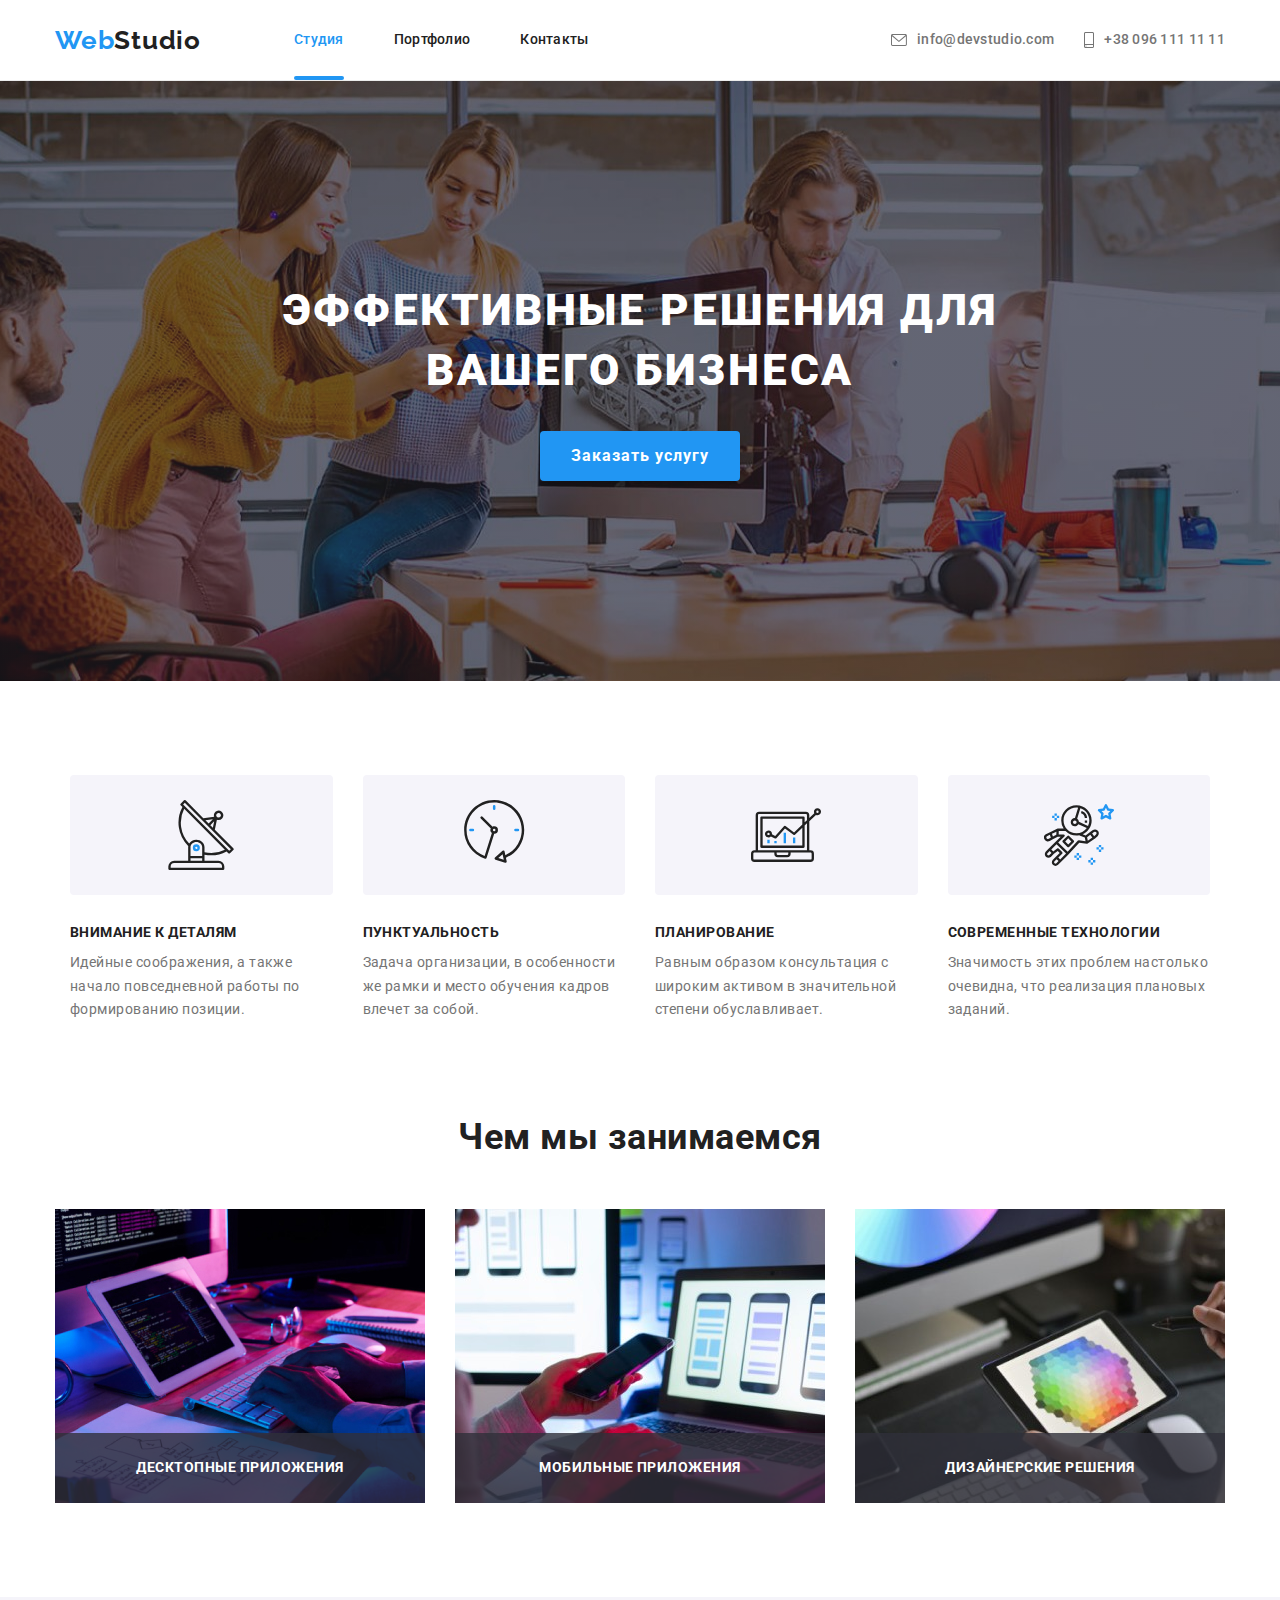
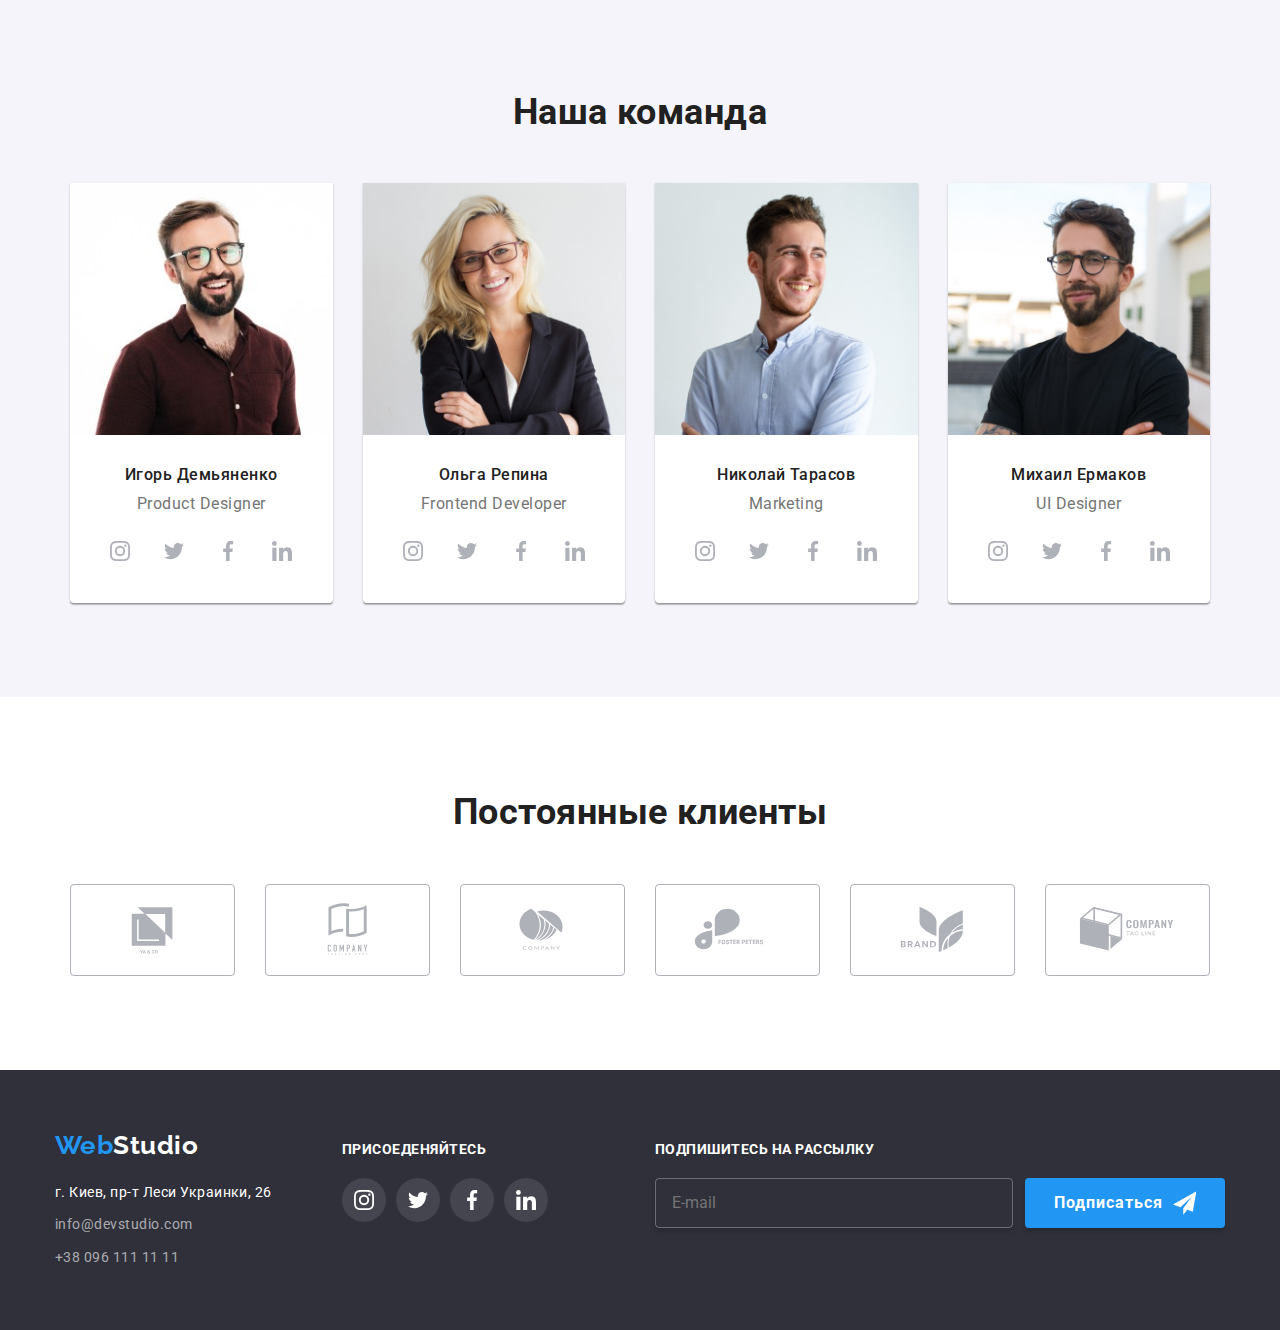
==== commit 5715cc9d: "Включає правки ментора" ====
--- a/index.html
+++ b/index.html
@@ -21,7 +21,7 @@
     <link rel="stylesheet" href="./css/main.min.css" />
     <link rel="stylesheet" href="./css/styles.css" />
   </head>
-  <body>
+  <body data-body>
     <!-- Header -->
     <header class="header">
       <div class="header__main-nav container">
@@ -71,8 +71,11 @@
     <main>
       <!-- Hero -->
       <section class="hero-section">
-        <div class="conteiner">
-          <h1 class="hero-section__title">Эффективные решения для вашего бизнеса</h1>
+        <div class="container">
+          <h1 class="hero-section__title">
+            Эффективные решения для <br />
+            вашего бизнеса
+          </h1>
           <button class="hero-section__btn" type="button" data-modal-open>Заказать услугу</button>
         </div>
       </section>
@@ -153,7 +156,7 @@
                 />
                 <img
                   class="img"
-                  src="./images/works/works-1_desktop@1x.jpg 1x"
+                  src="./images/works/works-1_desktop@1x.jpg"
                   alt="разработчик пишет код"
                   width="370"
                   height="294"
@@ -173,7 +176,7 @@
                 />
                 <img
                   class="img"
-                  src="./images/works/works-2_desktop@1x.jpg 1x"
+                  src="./images/works/works-2_desktop@1x.jpg"
                   alt="проверка показа сайта на мобильных устройствах"
                   width="370"
                   height="294"
@@ -193,7 +196,7 @@
                 />
                 <img
                   class="img"
-                  src="./images/works/works-3_desktop@1x.jpg 1x"
+                  src="./images/works/works-3_desktop@1x.jpg"
                   alt="выбор цветовой палитры"
                   width="370"
                   height="294"
@@ -719,7 +722,7 @@
         <div class="footer__subscribe">
           <h3 class="footer__subscribe-text">Подпишитесь на рассылку</h3>
           <form class="footer__form">
-            <label>
+            <label class="footer__form-label">
               <input class="footer__form-email" type="email" placeholder="E-mail" />
             </label>
             <button class="footer__form-btn" type="submit">
@@ -794,80 +797,76 @@
     </div>
     <!-- Мобильное меню -->
     <div class="mobile-menu" data-menu>
-      <div class="mobile-menu__container">
-        <nav class="mobile__menu-nav">
-          <ul class="mobile__menu-list list">
-            <li class="mobile__menu-item">
-              <a class="mobile__menu-link mobile__menu-link--current link" href="./index.html"
-                >Студия</a
-              >
-            </li>
-            <li class="mobile__menu-item">
-              <a class="mobile__menu-link link" href="./portfolio.html">Портфолио</a>
-            </li>
-            <li class="mobile__menu-item">
-              <a class="mobile__menu-link link" href="">Контакты</a>
-            </li>
-          </ul>
-        </nav>
-        <ul class="mobile__menu-contact list">
-          <li class="mobile__menu-item">
-            <a class="mobile__menu-tel mobile__menu-contact-link link" href="tel:+380961111111">
-              +38 096 111 11 11
-            </a>
-          </li>
-          <li class="mobile__menu-item">
-            <a
-              class="mobile__menu-mail mobile__menu-contact-link link"
-              href="mailto:info@devstudio.com"
-            >
-              info@devstudio.com
-            </a>
-          </li>
-        </ul>
-        <ul class="mobile__socials-list list">
-          <li class="mobile__socials-item">
-            <a
-              class="mobile__socials-link link"
-              href="https://www.instagram.com/"
-              target="_blank"
-              rel="noopener noreferrer"
-              aria-label="instagram"
-              >Instagram
-            </a>
-          </li>
-          <li class="mobile__socials-item">
-            <a
-              class="mobile__socials-link link"
-              href="https://twitter.com/?lang=ru"
-              target="_blank"
-              rel="noopener noreferrer"
-              aria-label="twitter"
-              >Twitter
-            </a>
-          </li>
-          <li class="mobile__socials-item">
-            <a
-              class="mobile__socials-link link"
-              href="https://www.facebook.com/"
-              target="_blank"
-              rel="noopener noreferrer"
-              aria-label="facebook"
-              >Facebook
-            </a>
-          </li>
-          <li class="mobile__socials-item">
-            <a
-              class="mobile__socials-link link"
-              href="https://ru.linkedin.com/"
-              target="_blank"
-              rel="noopener noreferrer"
-              aria-label="linkedin"
-              >Linkedin
-            </a>
-          </li>
-        </ul>
-      </div>
+      <ul class="mobile__menu-nav list">
+        <li class="mobile__menu-nav-item">
+          <a class="mobile__menu-link mobile__menu-link--current link" href="./index.html"
+            >Студия</a
+          >
+        </li>
+        <li class="mobile__menu-nav-item">
+          <a class="mobile__menu-link link" href="./portfolio.html">Портфолио</a>
+        </li>
+        <li class="mobile__menu-nav-item">
+          <a class="mobile__menu-link link" href="">Контакты</a>
+        </li>
+      </ul>
+      <ul class="mobile__menu-contacts list">
+        <li class="mobile__menu-contacts-item">
+          <a class="mobile__menu-tel mobile__menu-contact-link link" href="tel:+380961111111">
+            +38 096 111 11 11
+          </a>
+        </li>
+        <li class="mobile__menu-contacts-item">
+          <a
+            class="mobile__menu-mail mobile__menu-contact-link link"
+            href="mailto:info@devstudio.com"
+          >
+            info@devstudio.com
+          </a>
+        </li>
+      </ul>
+      <ul class="mobile__menu-socials-list list">
+        <li class="mobile__menu-socials-item">
+          <a
+            class="mobile__menu-socials-link link"
+            href="https://www.instagram.com/"
+            target="_blank"
+            rel="noopener noreferrer"
+            aria-label="instagram"
+            >Instagram
+          </a>
+        </li>
+        <li class="mobile__menu-socials-item">
+          <a
+            class="mobile__menu-socials-link link"
+            href="https://twitter.com/?lang=ru"
+            target="_blank"
+            rel="noopener noreferrer"
+            aria-label="twitter"
+            >Twitter
+          </a>
+        </li>
+        <li class="mobile__menu-socials-item">
+          <a
+            class="mobile__menu-socials-link link"
+            href="https://www.facebook.com/"
+            target="_blank"
+            rel="noopener noreferrer"
+            aria-label="facebook"
+            >Facebook
+          </a>
+        </li>
+        <li class="mobile__menu-socials-item">
+          <a
+            class="mobile__menu-socials-link link"
+            href="https://ru.linkedin.com/"
+            target="_blank"
+            rel="noopener noreferrer"
+            aria-label="linkedin"
+            >Linkedin
+          </a>
+        </li>
+      </ul>
     </div>
     <script src="./js/modal.js"></script>
     <script src="./js/mobile-menu.js"></script>
--- a/css/main.min.css
+++ b/css/main.min.css
@@ -1 +1 @@
-body{color:var(--primary-text-color);background-color:var(--primary-white-color);font-family:Roboto,sans-serif;letter-spacing:.03em}.container{width:100%;padding-left:15px;padding-right:15px;margin-left:auto;margin-right:auto}@media screen and (min-width: 480px){.container{width:480px}}@media screen and (min-width: 768px){.container{width:768px}}@media screen and (min-width: 1200px){.container{width:1200px}}.section{padding-top:60px;padding-bottom:60px}@media screen and (min-width: 1200px){.section{padding-top:94px;padding-bottom:94px}}.section-title{color:var(--primary-text-color);font-size:36px;line-height:1.16px;text-align:center;margin-top:0px;margin-bottom:30px}@media screen and (min-width: 1200px){.section-title{font-size:36px;line-height:1.17;margin-bottom:50px}}.img{display:block;max-width:100%;height:auto}footer{background-color:var(--footer-bg-color)}.list{list-style:none;padding:0px;margin:0px}.link{text-decoration:none}.header{padding:10px 0;border-bottom:1px solid var(--page-header-border)}@media screen and (min-width: 768px){.header{padding:0}}.header__main-nav{display:-webkit-box;display:-ms-flexbox;display:flex;-webkit-box-align:center;-ms-flex-align:center;align-items:center}.header__nav{display:none}@media screen and (min-width: 768px){.header__nav{display:-webkit-box;display:-ms-flexbox;display:flex;-webkit-box-align:center;-ms-flex-align:center;align-items:center}}.header__nav-item:not(:last-child){margin-right:50px}.header__nav-link{font-size:14px;line-height:1.14;letter-spacing:.02em;text-decoration:none;color:var(--primary-text-color);display:block;padding:32px 0px;-webkit-transition:color 250ms cubic-bezier(0.4, 0, 0.2, 1);transition:color 250ms cubic-bezier(0.4, 0, 0.2, 1)}.header__nav-link:hover,.header__nav-link:focus{color:var(--accent-color)}.header__nav-link--current{position:relative;color:var(--accent-color)}.header__nav-link--current::after{position:absolute;content:"";display:block;width:100%;height:4px;border-radius:2px;background-color:var(--accent-color);bottom:0px;left:0px}.header__contact{display:none}@media screen and (min-width: 768px){.header__contact{display:-webkit-box;display:-ms-flexbox;display:flex;-webkit-box-orient:vertical;-webkit-box-direction:normal;-ms-flex-direction:column;flex-direction:column;margin-left:auto}}.header__contact-item:not(:last-child){margin-bottom:10px}@media screen and (min-width: 1200px){.header__contact{-webkit-box-orient:horizontal;-webkit-box-direction:normal;-ms-flex-direction:row;flex-direction:row}.header__contact-item:not(:last-child){margin-bottom:0;margin-right:30px}}@media screen and (min-width: 768px){.header__contact-mail,.header__contact-tel{display:-webkit-box;display:-ms-flexbox;display:flex;-webkit-box-align:center;-ms-flex-align:center;align-items:center;color:var(--text-color);font-style:normal;font-weight:500;font-size:14px;line-height:1.14;letter-spacing:.02em;fill:currentColor;-webkit-transition:color 250ms cubic-bezier(0.4, 0, 0.2, 1);transition:color 250ms cubic-bezier(0.4, 0, 0.2, 1)}}@media screen and (min-width: 1200px){.header__contact-mail,.header__contact-tel{padding:32px 0px}}.header__contact-link:hover,.header__contact-link:focus{color:var(--accent-color)}@media screen and (min-width: 768px){.header__contact-icon{display:-webkit-inline-box;display:-ms-inline-flexbox;display:inline-flex;margin-right:8px}}@media screen and (min-width: 1200px){.header__contact-icon{margin-right:10px}}.hero-section{max-width:480px;margin-left:auto;margin-right:auto;display:-webkit-box;display:-ms-flexbox;display:flex;-webkit-box-pack:center;-ms-flex-pack:center;justify-content:center;text-align:center;padding:200px 0px;background-image:-webkit-gradient(linear, left top, right top, from(rgba(47, 48, 58, 0.4)), to(rgba(47, 48, 58, 0.4))),url("../images/hero/header_mobile@1x.jpg");background-image:linear-gradient(to right, rgba(47, 48, 58, 0.4), rgba(47, 48, 58, 0.4)),url("../images/hero/header_mobile@1x.jpg");background-color:var(--social-icon-color);background-repeat:no-repeat;background-size:cover;background-position:center}@media(min-device-pixel-ratio: 2),(-webkit-min-device-pixel-ratio: 2),(min-resolution: 192dpi),(min-resolution: 2dppx){.hero-section{background-image:-webkit-gradient(linear, left top, right top, from(rgba(47, 48, 58, 0.4)), to(rgba(47, 48, 58, 0.4))),url("../images/hero/header_mobile@2x.jpg");background-image:linear-gradient(to right, rgba(47, 48, 58, 0.4), rgba(47, 48, 58, 0.4)),url("../images/hero/header_mobile@2x.jpg")}}@media screen and (min-width: 768px){.hero-section{background-image:-webkit-gradient(linear, left top, right top, from(rgba(47, 48, 58, 0.4)), to(rgba(47, 48, 58, 0.4))),url("../images/hero/header_tablet@1x.jpg");background-image:linear-gradient(to right, rgba(47, 48, 58, 0.4), rgba(47, 48, 58, 0.4)),url("../images/hero/header_tablet@1x.jpg")}}@media screen and (min-width: 768px)and (min-device-pixel-ratio: 2),screen and (min-width: 768px)and (-webkit-min-device-pixel-ratio: 2),screen and (min-width: 768px)and (min-resolution: 192dpi),screen and (min-width: 768px)and (min-resolution: 2dppx){.hero-section{background-image:-webkit-gradient(linear, left top, right top, from(rgba(47, 48, 58, 0.4)), to(rgba(47, 48, 58, 0.4))),url("../images/hero/header_tablet@2x.jpg");background-image:linear-gradient(to right, rgba(47, 48, 58, 0.4), rgba(47, 48, 58, 0.4)),url("../images/hero/header_tablet@2x.jpg")}}@media screen and (min-width: 1200px){.hero-section{background-image:-webkit-gradient(linear, left top, right top, from(rgba(47, 48, 58, 0.4)), to(rgba(47, 48, 58, 0.4))),url("../images/hero/header_desktop@1x.jpg");background-image:linear-gradient(to right, rgba(47, 48, 58, 0.4), rgba(47, 48, 58, 0.4)),url("../images/hero/header_desktop@1x.jpg")}}@media screen and (min-width: 1200px)and (min-device-pixel-ratio: 2),screen and (min-width: 1200px)and (-webkit-min-device-pixel-ratio: 2),screen and (min-width: 1200px)and (min-resolution: 192dpi),screen and (min-width: 1200px)and (min-resolution: 2dppx){.hero-section{background-image:-webkit-gradient(linear, left top, right top, from(rgba(47, 48, 58, 0.4)), to(rgba(47, 48, 58, 0.4))),url("../images/hero/header_desktop@2x.jpg");background-image:linear-gradient(to right, rgba(47, 48, 58, 0.4), rgba(47, 48, 58, 0.4)),url("../images/hero/header_desktop@2x.jpg")}}@media screen and (min-width: 768px){.hero-section{max-width:768px}}@media screen and (min-width: 1200px){.hero-section{max-width:1600px}}.hero-section__title{color:var(--primary-white-color);font-weight:900;font-size:26px;line-height:1.6;letter-spacing:.06em;text-transform:uppercase;margin-top:0px;margin-bottom:30px;text-align:center;max-width:360px;height:auto}@media screen and (min-width: 1200px){.hero-section__title{font-size:44px;line-height:1.36;max-width:696px}}.hero-section__btn{font-family:inherit;font-weight:700;font-size:16px;line-height:1.88;letter-spacing:.06em;color:var(--primary-white-color);background-color:var(--accent-color);cursor:pointer;min-width:200px;min-height:50px;-webkit-box-shadow:var(--shadow-hero-btn);box-shadow:var(--shadow-hero-btn);border-radius:4px;border-color:rgba(0,0,0,0)}.hero-section__btn:hover,.hero-section__btn:focus{background-color:var(--accent-btn-bg)}.features__list{display:block}@media screen and (min-width: 768px){.features__list{display:-webkit-box;display:-ms-flexbox;display:flex;-webkit-box-pack:center;-ms-flex-pack:center;justify-content:center;-ms-flex-wrap:wrap;flex-wrap:wrap;gap:30px}}.features__wrap{display:-webkit-box;display:-ms-flexbox;display:flex;-webkit-box-pack:center;-ms-flex-pack:center;justify-content:center;-webkit-box-align:center;-ms-flex-align:center;align-items:center;height:120px;background-color:var(--filter-btn-bg-color);border-radius:4px;margin-bottom:30px}@media screen and (min-width: 768px){.features__item{-ms-flex-preferred-size:calc((100% - 60px)/2);flex-basis:calc((100% - 60px)/2)}}@media screen and (min-width: 1200px){.features__item{-ms-flex-preferred-size:calc((100% - 120px)/4);flex-basis:calc((100% - 120px)/4)}}.features__subtitle{text-align:center;font-size:14px;line-height:1.14;text-transform:uppercase;margin-top:0px;margin-bottom:10px}@media screen and (min-width: 768px){.features__subtitle{text-align:left}}.features__text{color:var(--text-color);font-size:14px;line-height:1.71;margin-top:0px;margin-bottom:0px}.works{display:none}@media screen and (min-width: 1200px){.works{display:-webkit-box;display:-ms-flexbox;display:flex;margin-top:-94px}}.works__list{display:-webkit-box;display:-ms-flexbox;display:flex}.works__item:not(:last-child){margin-right:30px}.works__item{position:relative}.works__descr{position:absolute;display:-webkit-box;display:-ms-flexbox;display:flex;-webkit-box-align:center;-ms-flex-align:center;align-items:center;-webkit-box-pack:center;-ms-flex-pack:center;justify-content:center;width:100%;height:70px;right:0;bottom:0;background:rgba(47,48,58,.8)}.works__text{font-weight:700;font-size:14px;line-height:1.14;text-transform:uppercase;color:var(--primary-white-color);margin:0;padding:0}.teams{display:block;background-color:var(--filter-btn-bg-color)}.teams__list{display:-webkit-box;display:-ms-flexbox;display:flex;-webkit-box-orient:vertical;-webkit-box-direction:normal;-ms-flex-direction:column;flex-direction:column;gap:30px;text-align:center}@media screen and (min-width: 768px){.teams__list{-webkit-box-pack:center;-ms-flex-pack:center;justify-content:center;-webkit-box-orient:horizontal;-webkit-box-direction:normal;-ms-flex-direction:row;flex-direction:row;-ms-flex-wrap:wrap;flex-wrap:wrap}}@media screen and (min-width: 1200px){.teams__list{-ms-flex-wrap:nowrap;flex-wrap:nowrap}}.teams__wrap{padding:24px 0}@media screen and (min-width: 1200px){.teams__wrap{padding:30px 0}}.teams__item{background-color:var(--primary-white-color);-webkit-box-shadow:var(--shadow-team-container);box-shadow:var(--shadow-team-container);border-radius:0px 0px 4px 4px}@media screen and (min-width: 768px){.teams__item{-ms-flex-preferred-size:calc((100% - 60px)/2);flex-basis:calc((100% - 60px)/2)}}@media screen and (min-width: 1200px){.teams__item{-ms-flex-preferred-size:calc((100% - 120px)/4);flex-basis:calc((100% - 120px)/4)}}.teams__img{-o-object-fit:contain;object-fit:contain}@media screen and (min-width: 768px){.teams__img{width:354px}}@media screen and (min-width: 1200px){.teams__img{width:270px}}.teams__name{font-weight:500;font-style:normal;font-size:16px;line-height:1.19;padding-bottom:10px;margin-top:0px;margin-bottom:0px}.teams__text{color:var(--text-color);font-weight:400;font-style:normal;font-size:16px;line-height:1.19;padding-bottom:16px;margin-top:0px;margin-bottom:0px}.teams__socials-list{display:-webkit-box;display:-ms-flexbox;display:flex;-webkit-box-pack:center;-ms-flex-pack:center;justify-content:center;-webkit-box-align:center;-ms-flex-align:center;align-items:center;gap:10px}.teams__link{display:-webkit-inline-box;display:-ms-inline-flexbox;display:inline-flex;fill:var(--icon-color);width:44px;height:44px;padding:12px;border-radius:50%;-webkit-transition:fill 250ms cubic-bezier(0.4, 0, 0.2, 1);transition:fill 250ms cubic-bezier(0.4, 0, 0.2, 1);-webkit-transition:background-color 250ms cubic-bezier(0.4, 0, 0.2, 1);transition:background-color 250ms cubic-bezier(0.4, 0, 0.2, 1)}.teams__link:hover,.teams__link:focus{fill:var(--section-team-color);background-color:var(--accent-color)}.customers__list{display:-webkit-box;display:-ms-flexbox;display:flex;-webkit-box-pack:center;-ms-flex-pack:center;justify-content:center;-ms-flex-wrap:wrap;flex-wrap:wrap;-webkit-box-align:center;-ms-flex-align:center;align-items:center;gap:30px}.customers__item{-ms-flex-preferred-size:calc((100% - 60px)/2);flex-basis:calc((100% - 60px)/2)}@media screen and (min-width: 768px){.customers__item{-ms-flex-preferred-size:calc((100% - 90px)/3);flex-basis:calc((100% - 90px)/3)}}@media screen and (min-width: 1200px){.customers__item{-ms-flex-preferred-size:calc((100% - 180px)/6);flex-basis:calc((100% - 180px)/6)}}.customers__link{display:-webkit-box;display:-ms-flexbox;display:flex;-webkit-box-pack:center;-ms-flex-pack:center;justify-content:center;-webkit-box-align:center;-ms-flex-align:center;align-items:center;max-width:210px;height:92px;border:1px solid var(--icon-color);border-radius:4px;cursor:pointer;-webkit-transition:border 250ms cubic-bezier(0.4, 0, 0.2, 1);transition:border 250ms cubic-bezier(0.4, 0, 0.2, 1)}.customers__link:hover,.customers__link:focus{border-color:var(--accent-color)}.customers__icon{fill:var(--icon-color);-webkit-transition:fill 250ms cubic-bezier(0.4, 0, 0.2, 1);transition:fill 250ms cubic-bezier(0.4, 0, 0.2, 1)}.customers__link:hover .customers__icon,.customers__link:focus .customers__icon{fill:var(--accent-color)}.footer{display:-webkit-box;display:-ms-flexbox;display:flex;-webkit-box-orient:vertical;-webkit-box-direction:normal;-ms-flex-direction:column;flex-direction:column;padding:60px 0}@media screen and (min-width: 768px){.footer{-webkit-box-pack:center;-ms-flex-pack:center;justify-content:center;-ms-flex-wrap:wrap;flex-wrap:wrap;-webkit-box-orient:horizontal;-webkit-box-direction:normal;-ms-flex-direction:row;flex-direction:row;padding-bottom:60px}}@media screen and (min-width: 1200px){.footer{-webkit-box-align:baseline;-ms-flex-align:baseline;align-items:baseline}}.footer__box{margin-bottom:60px}@media screen and (min-width: 768px){.footer__box{display:-webkit-box;display:-ms-flexbox;display:flex;-webkit-box-align:baseline;-ms-flex-align:baseline;align-items:baseline}}@media screen and (min-width: 1200px){.footer__box{margin-bottom:0;margin-right:93px}}.footer__contacs{display:-webkit-box;display:-ms-flexbox;display:flex;-webkit-box-orient:vertical;-webkit-box-direction:normal;-ms-flex-direction:column;flex-direction:column;-webkit-box-align:center;-ms-flex-align:center;align-items:center;margin-bottom:60px}@media screen and (min-width: 768px){.footer__contacs{margin-right:165px;margin-bottom:0}}@media screen and (min-width: 1200px){.footer__contacs{margin-right:70px;-webkit-box-align:start;-ms-flex-align:start;align-items:flex-start}}.footer__address{display:-webkit-box;display:-ms-flexbox;display:flex;-webkit-box-orient:vertical;-webkit-box-direction:normal;-ms-flex-direction:column;flex-direction:column;-webkit-box-align:center;-ms-flex-align:center;align-items:center;font-style:normal;font-weight:400;font-size:14px;line-height:1.71}@media screen and (min-width: 1200px){.footer__address{-webkit-box-align:start;-ms-flex-align:start;align-items:flex-start}}.footer__address-link{color:var(--primary-white-color)}.footer__address-mail,.footer__address-tel{color:var(--primary-footer-tel)}.footer__address-mail:hover,.footer__address-mail:focus{color:var(--accent-color)}.footer__address-tel:hover,.footer__address-tel:focus{color:var(--accent-color)}.footer__address-item:not(:last-child){margin-bottom:8px}@media screen and (min-width: 1200px){.footer__address-item:not(:last-child){margin-bottom:9px}}.footer__address-item{font-style:normal}.footer-socials{display:-webkit-box;display:-ms-flexbox;display:flex;-webkit-box-orient:vertical;-webkit-box-direction:normal;-ms-flex-direction:column;flex-direction:column;-webkit-box-align:center;-ms-flex-align:center;align-items:center}@media screen and (min-width: 1200px){.footer-socials{-webkit-box-align:start;-ms-flex-align:start;align-items:flex-start}}.footer-socials__text{font-weight:700;font-size:14px;line-height:1.14;text-transform:uppercase;color:var(--primary-white-color);margin:0 0 20px}.footer-socials-list{display:-webkit-box;display:-ms-flexbox;display:flex;-webkit-box-pack:center;-ms-flex-pack:center;justify-content:center;-webkit-box-align:center;-ms-flex-align:center;align-items:center;gap:10px}.footer-socials__link{display:-webkit-inline-box;display:-ms-inline-flexbox;display:inline-flex;fill:var(--primary-white-color);width:44px;height:44px;padding:12px;border-radius:50%;background-color:var(--footer-icon-bg);-webkit-transition:fill 250ms cubic-bezier(0.4, 0, 0.2, 1);transition:fill 250ms cubic-bezier(0.4, 0, 0.2, 1);-webkit-transition:background-color 250ms cubic-bezier(0.4, 0, 0.2, 1);transition:background-color 250ms cubic-bezier(0.4, 0, 0.2, 1)}.footer-socials__link:hover,.footer-socials__link:focus{fill:var(--section-team-color);background-color:var(--accent-color);-webkit-box-shadow:var(--shadow-footer-icon);box-shadow:var(--shadow-footer-icon)}@media screen and (min-height: 1200px){.footer__subscribe{margin-left:93px}}.footer__subscribe-text{font-weight:700;font-size:14px;line-height:1.14px;text-align:center;text-transform:uppercase;color:var(--primary-white-color);margin:0 0 20px}@media screen and (min-width: 1200px){.footer__subscribe-text{text-align:left}}.footer__form{display:-webkit-box;display:-ms-flexbox;display:flex;-webkit-box-orient:vertical;-webkit-box-direction:normal;-ms-flex-direction:column;flex-direction:column;-webkit-box-align:center;-ms-flex-align:center;align-items:center}@media screen and (min-width: 1200px){.footer__form{-webkit-box-orient:horizontal;-webkit-box-direction:normal;-ms-flex-direction:row;flex-direction:row}}.footer__form-email{display:-webkit-box;display:-ms-flexbox;display:flex;-webkit-box-align:center;-ms-flex-align:center;align-items:center;width:450px;height:50px;font-size:16px;line-height:1.25;padding:15px 16px;margin-bottom:20px;color:rgba(255,255,255,.6);background-color:inherit;border:1px solid rgba(255,255,255,.3);-webkit-box-shadow:0px 4px 4px rgba(0,0,0,.15);box-shadow:0px 4px 4px rgba(0,0,0,.15);border-radius:4px;outline:none}@media screen and (min-width: 1200px){.footer__form-email{width:358px;margin-bottom:0;margin-right:12px}}.footer__form-btn{display:-webkit-inline-box;display:-ms-inline-flexbox;display:inline-flex;-webkit-box-align:center;-ms-flex-align:center;align-items:center;text-align:center;position:relative;width:200px;height:50px;font-weight:700;font-size:16px;line-height:1.88;letter-spacing:.06em;padding:10px 29px;border:none;color:var(--primary-white-color);background-color:var(--accent-color);-webkit-box-shadow:0px 4px 4px rgba(0,0,0,.15);box-shadow:0px 4px 4px rgba(0,0,0,.15);border-radius:4px}.footer__form-icon{width:24px;height:24px;margin-left:10px;fill:var(--primary-white-color)}.portfolio__list{display:block}@media screen and (min-width: 768px){.portfolio__list{display:-webkit-box;display:-ms-flexbox;display:flex;-webkit-box-pack:center;-ms-flex-pack:center;justify-content:center;-ms-flex-wrap:wrap;flex-wrap:wrap;gap:30px}}@media screen and (min-width: 768px){.portfolio__list{-webkit-box-pack:start;-ms-flex-pack:start;justify-content:start}}.portfolio__item:not(:last-child){margin-bottom:30px}@media screen and (min-width: 768px){.portfolio__item{-ms-flex-preferred-size:calc((100% - 60px)/2);flex-basis:calc((100% - 60px)/2);margin-bottom:0}}@media screen and (min-width: 1200px){.portfolio__item{-ms-flex-preferred-size:calc((100% - 90px)/3);flex-basis:calc((100% - 90px)/3)}}.portfolio__item:hover{-webkit-box-shadow:0px 1px 1px rgba(0,0,0,.12),0px 4px 4px rgba(0,0,0,.06),1px 4px 6px rgba(0,0,0,.16);box-shadow:0px 1px 1px rgba(0,0,0,.12),0px 4px 4px rgba(0,0,0,.06),1px 4px 6px rgba(0,0,0,.16);-webkit-transition:-webkit-box-shadow 250ms cubic-bezier(0.4, 0, 0.2, 1);transition:-webkit-box-shadow 250ms cubic-bezier(0.4, 0, 0.2, 1);transition:box-shadow 250ms cubic-bezier(0.4, 0, 0.2, 1);transition:box-shadow 250ms cubic-bezier(0.4, 0, 0.2, 1), -webkit-box-shadow 250ms cubic-bezier(0.4, 0, 0.2, 1)}.portfolio__link{display:-webkit-box;display:-ms-flexbox;display:flex;height:100%;-webkit-box-orient:vertical;-webkit-box-direction:normal;-ms-flex-direction:column;flex-direction:column}.thumb{position:relative;overflow:hidden}.thumb-img{display:block;max-width:100%}@media screen and (min-width: 768px){.thumb-img{width:354px}}@media screen and (min-width: 1200px){.thumb-img{width:370px}}.thumb:hover .thumb-text{-webkit-transform:translateY(0);transform:translateY(0)}.thumb-text{position:absolute;bottom:0;width:100%;background-color:var(--accent-card-color);padding:63px 24px;font-size:18px;margin:0;color:var(--primary-white-color);line-height:1.56;-webkit-transform:translateY(101%);transform:translateY(101%);-webkit-transition:-webkit-transform 250ms cubic-bezier(0.4, 0, 0.2, 1);transition:-webkit-transform 250ms cubic-bezier(0.4, 0, 0.2, 1);transition:transform 250ms cubic-bezier(0.4, 0, 0.2, 1);transition:transform 250ms cubic-bezier(0.4, 0, 0.2, 1), -webkit-transform 250ms cubic-bezier(0.4, 0, 0.2, 1)}.description{border:1px solid var(--border-portfolio-item-color);padding:20px 24px;-webkit-box-flex:1;-ms-flex-positive:1;flex-grow:1}.description-title{color:var(--primary-text-color);font-style:normal;font-size:18px;line-height:2;letter-spacing:.06em;margin-bottom:4px;margin:0px}.description-text{color:var(--text-color);font-style:normal;font-weight:400;font-size:16px;line-height:1.88;margin:0px}.header__logo{font-family:Raleway,sans-serif;font-weight:700;font-size:24px;line-height:1.17;letter-spacing:.03em;text-decoration:none}@media screen and (min-width: 768px){.header__logo{margin-right:87px}}@media screen and (min-width: 1200px){.header__logo{font-size:26px;line-height:1.19;margin-right:93px}}.header__logo-icon{color:var(--accent-color)}.header__logo-text{color:var(--primary-text-color)}.footer__logo{font-family:Raleway,sans-serif;font-weight:700;font-size:26px;line-height:1.19;text-decoration:none;margin-bottom:20px}.footer__logo-icon{color:var(--accent-color)}.footer__logo-text{color:var(--primary-white-color)}.filter__list{display:-webkit-box;display:-ms-flexbox;display:flex;-ms-flex-wrap:wrap;flex-wrap:wrap;-webkit-box-pack:left;-ms-flex-pack:left;justify-content:left;margin-bottom:50px}@media screen and (min-width: 768px){.filter__list{-webkit-box-pack:center;-ms-flex-pack:center;justify-content:center;-ms-flex-wrap:nowrap;flex-wrap:nowrap;margin-bottom:30px}}.filter__item:not(:last-child){margin-right:8px;margin-bottom:15px}.filter__item{margin-bottom:15px}.filter__btn{font-family:inherit;color:var(--primary-text-color);background-color:var(--filter-btn-bg-color);font-weight:500;font-size:16px;line-height:1.62;cursor:pointer;border-radius:4px;border-color:rgba(0,0,0,0);padding:6px 22px;-webkit-transition:color 250ms cubic-bezier(0.4, 0, 0.2, 1);transition:color 250ms cubic-bezier(0.4, 0, 0.2, 1);-webkit-transition:background-color 250ms cubic-bezier(0.4, 0, 0.2, 1);transition:background-color 250ms cubic-bezier(0.4, 0, 0.2, 1)}.filter__btn:hover,.filter__btn:focus{color:var(--primary-white-color);background-color:var(--accent-color);-webkit-box-shadow:0px 3px 1px rgba(0,0,0,.1),0px 1px 2px rgba(0,0,0,.08),0px 2px 2px rgba(0,0,0,.12);box-shadow:0px 3px 1px rgba(0,0,0,.1),0px 1px 2px rgba(0,0,0,.08),0px 2px 2px rgba(0,0,0,.12)}.backdrop{position:fixed;top:0;left:0;width:100%;height:100%;padding:94px 15px 0;background-color:var(--modal-backdrop-color);opacity:1;z-index:100;-webkit-transition:opacity 250ms cubic-bezier(0.4, 0, 0.2, 1);transition:opacity 250ms cubic-bezier(0.4, 0, 0.2, 1)}.backdrop.is-hidden{opacity:0;visibility:hidden;pointer-events:none}.modal{display:-webkit-box;display:-ms-flexbox;display:flex;-webkit-box-orient:vertical;-webkit-box-direction:normal;-ms-flex-direction:column;flex-direction:column;-webkit-box-align:center;-ms-flex-align:center;align-items:center;position:absolute;top:50%;left:50%;width:100%;max-width:450px;border-radius:4px;padding:40px;background-color:var(--primary-white-color);-webkit-box-shadow:var(--shadow-modal-window);box-shadow:var(--shadow-modal-window);-webkit-transform:translate(-50%, -50%) scale(1);transform:translate(-50%, -50%) scale(1);-webkit-transition:250ms cubic-bezier(0.4, 0, 0.2, 1);transition:250ms cubic-bezier(0.4, 0, 0.2, 1)}.backdrop.is-hidden .modal{-webkit-transform:translate(-50%, -50%) scale(0.1);transform:translate(-50%, -50%) scale(0.1)}@media screen and (min-width: 1200px){.modal{max-width:528px}}.modal__close-btn{position:absolute;top:0;right:0;display:-webkit-box;display:-ms-flexbox;display:flex;-webkit-box-pack:center;-ms-flex-pack:center;justify-content:center;-webkit-box-align:center;-ms-flex-align:center;align-items:center;width:30px;height:30px;margin-top:8px;margin-right:8px;border-radius:50px;cursor:pointer;fill:var(--primary-text-color);background-color:rgba(0,0,0,0);border:var(--modal-close-border-color);-webkit-transition:fill 250ms cubic-bezier(0.4, 0, 0.2, 1);transition:fill 250ms cubic-bezier(0.4, 0, 0.2, 1)}.modal__close-btn:hover,.modal__close-btn:focus{fill:var(--accent-color)}.modal__title{margin:0px 0px 12px 0px;padding:0;font-size:20px;line-height:1.15;text-align:center;letter-spacing:.03em;color:var(--primary-text-color)}.modal__form-label{display:block;position:relative}.modal__lable-title{display:block;margin-top:10px;font-size:12px;line-height:1.16;letter-spacing:.01em;color:#757575}.modal__input{padding-top:12px;padding-bottom:12px;padding-left:42px;margin-top:4px;width:100%;height:40px;cursor:pointer;outline:rgba(0,0,0,0);border-color:var(--footer-icon-bg);border:1px solid rgba(33,33,33,.2);border-radius:4px;-webkit-transition:border 250ms cubic-bezier(0.4, 0, 0.2, 1);transition:border 250ms cubic-bezier(0.4, 0, 0.2, 1)}.modal__input:hover,.modal__input:focus{border:1px solid var(--accent-color)}.modal__input-icon{position:absolute;display:inline-block;top:50%;left:0%;margin-left:12px;fill:var(--primary-text-color);-webkit-transition:fill 250ms cubic-bezier(0.4, 0, 0.2, 1);transition:fill 250ms cubic-bezier(0.4, 0, 0.2, 1)}.modal__input:hover+.modal__input-icon,.modal__input:focus+.modal__input-icon{fill:var(--accent-color)}.modal__form-feedback{width:100%;margin-bottom:20px}.modal__textarea::-webkit-input-placeholder{color:rgba(117,117,117,.5)}.modal__textarea::-moz-placeholder{color:rgba(117,117,117,.5)}.modal__textarea:-ms-input-placeholder{color:rgba(117,117,117,.5)}.modal__textarea::-ms-input-placeholder{color:rgba(117,117,117,.5)}.modal__textarea::placeholder{color:rgba(117,117,117,.5)}.modal__textarea{margin-top:4px;padding:12px 16px;width:100%;height:120px;font-size:14px;line-height:1.14;letter-spacing:.01em;outline:rgba(0,0,0,0);border:1px solid rgba(33,33,33,.2);border-radius:4px;resize:none;-webkit-transition:border 250ms cubic-bezier(0.4, 0, 0.2, 1);transition:border 250ms cubic-bezier(0.4, 0, 0.2, 1)}.modal__textarea:hover,.modal__textarea:focus{border:1px solid #2196f3}.modal__checkbox{display:-webkit-box;display:-ms-flexbox;display:flex;-webkit-box-pack:center;-ms-flex-pack:center;justify-content:center;-webkit-box-align:center;-ms-flex-align:center;align-items:center;width:100%;margin-top:20px;font-size:14px;line-height:1.71;letter-spacing:.03em}.modal__checkbox-input:checked+.modal__checkbox-img>.modal__checkbox-icon{fill:var(--primary-white-color)}.modal__checkbox-img{display:-webkit-inline-box;display:-ms-inline-flexbox;display:inline-flex;-webkit-box-align:center;-ms-flex-align:center;align-items:center;-webkit-box-pack:center;-ms-flex-pack:center;justify-content:center;width:16px;height:15px;border-radius:2px;outline:2px solid #212121;outline-offset:-2px;-webkit-transition:outline-color 250ms cubic-bezier(0.4, 0, 0.2, 1);transition:outline-color 250ms cubic-bezier(0.4, 0, 0.2, 1);-webkit-transition:background-color 250ms cubic-bezier(0.4, 0, 0.2, 1);transition:background-color 250ms cubic-bezier(0.4, 0, 0.2, 1)}.modal__checkbox-input:checked+.modal__checkbox-img{outline-color:var(--accent-color);background-color:var(--accent-color)}.modal__checkbox-icon{fill:rgba(0,0,0,0)}.modal__checkbox-text{margin-left:8px;font-size:14px;line-height:1.71;letter-spacing:.03em;color:var(--text-color)}.modal__user-agree{color:var(--accent-color)}.modal__btn{font-family:inherit;font-weight:700;font-size:16px;line-height:1.88;letter-spacing:.06em;color:var(--primary-white-color);background-color:var(--accent-color);cursor:pointer;width:200px;height:50px;margin-top:30px;-webkit-box-shadow:var(--shadow-hero-btn);box-shadow:var(--shadow-hero-btn);border-radius:4px;border-color:rgba(0,0,0,0)}.mobile__menu-btn{z-index:2;width:40px;height:40px;margin-left:auto;padding:0;display:-webkit-inline-box;display:-ms-inline-flexbox;display:inline-flex;-webkit-box-pack:center;-ms-flex-pack:center;justify-content:center;-webkit-box-align:center;-ms-flex-align:center;align-items:center;background-color:rgba(0,0,0,0);border:none;cursor:pointer}@media screen and (min-width: 768px){.mobile__menu-btn{display:none}}.mobile__menu-icon-menu{opacity:1;fill:var(--primary-text-color)}.mobile__menu-icon-menu{opacity:1;fill:var(--primary-text-color)}.mobile__menu-btn.is-open .mobile__menu-icon-menu{opacity:0}.mobile__menu-icon-close{opacity:0;fill:var(--primary-text-color)}.mobile__menu-btn.is-open .mobile__menu-icon-close{opacity:1}.mobile__menu-icon-close{opacity:0;fill:var(--primary-text-color)}.mobile-menu{z-index:1;position:fixed;top:0;width:100%;height:100%;background:#fff;-webkit-box-shadow:0px 4px 8px rgba(0,0,0,.04),0px 2px 4px rgba(0,0,0,.08),0px 1px 3px rgba(0,0,0,.16);box-shadow:0px 4px 8px rgba(0,0,0,.04),0px 2px 4px rgba(0,0,0,.08),0px 1px 3px rgba(0,0,0,.16);opacity:0;visibility:hidden;pointer-events:none;-webkit-transform:translateX(-100%);transform:translateX(-100%);-webkit-transition:visibility 250ms cubic-bezier(0.4, 0, 0.2, 1);transition:visibility 250ms cubic-bezier(0.4, 0, 0.2, 1);-webkit-transition:opacity 250ms cubic-bezier(0.4, 0, 0.2, 1);transition:opacity 250ms cubic-bezier(0.4, 0, 0.2, 1)}.mobile-menu.is-open{opacity:1;visibility:visible;pointer-events:initial;-webkit-transform:translateX(0);transform:translateX(0)}.mobile-menu__container{max-width:100vw;height:100%;margin-left:auto;padding:48px 40px;display:-webkit-box;display:-ms-flexbox;display:flex;-webkit-box-orient:vertical;-webkit-box-direction:normal;-ms-flex-direction:column;flex-direction:column;background:#fff;-webkit-box-shadow:0px 4px 8px rgba(0,0,0,.04),0px 2px 4px rgba(0,0,0,.08),0px 1px 3px rgba(0,0,0,.16);box-shadow:0px 4px 8px rgba(0,0,0,.04),0px 2px 4px rgba(0,0,0,.08),0px 1px 3px rgba(0,0,0,.16)}.mobile__menu-nav{margin-bottom:auto}.mobile__menu-item:not(:last-child){margin-bottom:32px}.mobile__menu-list{font-weight:500;font-size:40px;line-height:1.17;letter-spacing:.02em;color:var(--primary-text-color)}.mobile__menu-link{font-weight:500;font-size:40px;line-height:1.17;letter-spacing:.02em;color:var(--primary-text-color)}.mobile__menu-link--current{color:var(--accent-color)}.mobile__menu-tel{font-style:normal;font-weight:500;font-size:34px;line-height:1.17;letter-spacing:.02em;color:var(--accent-color)}.mobile__menu-mail{font-style:normal;font-weight:500;font-size:24px;line-height:1.16;letter-spacing:.02em;color:var(--text-color)}.mobile__socials-list{display:-webkit-box;display:-ms-flexbox;display:flex}.mobile__socials-link{display:-webkit-box;display:-ms-flexbox;display:flex;color:var(--accent-color)}.mobile__socials-list{margin-top:64px}.mobile__socials-item{padding:0 10px}.mobile__socials-item:first-child{padding-left:0}.mobile__socials-item:last-child{padding-right:0}.mobile__socials-item:not(:last-child){border-right:1px solid rgba(33,33,33,.2)}.visually-hidden{position:absolute;width:1px;height:1px;margin:-1px;border:0;padding:0;white-space:nowrap;-webkit-clip-path:inset(100%);clip-path:inset(100%);clip:rect(0 0 0 0);overflow:hidden}/*# sourceMappingURL=main.min.css.map */+body{color:var(--primary-text-color);background-color:var(--primary-white-color);font-family:Roboto,sans-serif;letter-spacing:.03em}body.no-scroll{overflow:hidden}.container{width:100%;padding-left:15px;padding-right:15px;margin-left:auto;margin-right:auto}@media screen and (min-width: 480px){.container{max-width:480px}}@media screen and (min-width: 768px){.container{max-width:768px}}@media screen and (min-width: 1200px){.container{max-width:1200px}}.section{padding-top:60px;padding-bottom:60px}@media screen and (min-width: 1200px){.section{padding-top:94px;padding-bottom:94px}}.section-title{color:var(--primary-text-color);font-size:36px;line-height:1.16;text-align:center;margin-top:0px;margin-bottom:30px}@media screen and (min-width: 1200px){.section-title{font-size:36px;line-height:1.17;margin-bottom:50px}}.img{display:block;max-width:100%;height:auto}footer{background-color:var(--footer-bg-color)}.list{list-style:none;padding:0px;margin:0px}.link{text-decoration:none}.header{padding:10px 0;border-bottom:1px solid var(--page-header-border)}@media screen and (min-width: 768px){.header{padding:0}}.header__main-nav{display:-webkit-box;display:-ms-flexbox;display:flex;-webkit-box-align:center;-ms-flex-align:center;align-items:center}.header__nav{display:none}@media screen and (min-width: 768px){.header__nav{display:-webkit-box;display:-ms-flexbox;display:flex;-webkit-box-align:center;-ms-flex-align:center;align-items:center}}.header__nav-item:not(:last-child){margin-right:50px}.header__nav-link{font-size:14px;font-weight:500;line-height:1.14;letter-spacing:.02em;text-decoration:none;color:var(--primary-text-color);display:block;padding:32px 0px;-webkit-transition:color 250ms cubic-bezier(0.4, 0, 0.2, 1);transition:color 250ms cubic-bezier(0.4, 0, 0.2, 1)}.header__nav-link:hover,.header__nav-link:focus{color:var(--accent-color)}.header__nav-link--current{position:relative;color:var(--accent-color)}.header__nav-link--current::after{position:absolute;content:"";display:block;width:100%;height:4px;border-radius:2px;background-color:var(--accent-color);bottom:0px;left:0px}.header__contact{display:none}@media screen and (min-width: 768px){.header__contact{display:-webkit-box;display:-ms-flexbox;display:flex;-webkit-box-orient:vertical;-webkit-box-direction:normal;-ms-flex-direction:column;flex-direction:column;margin-left:auto}}.header__contact-item:not(:last-child){margin-bottom:10px}@media screen and (min-width: 1200px){.header__contact{-webkit-box-orient:horizontal;-webkit-box-direction:normal;-ms-flex-direction:row;flex-direction:row}.header__contact-item:not(:last-child){margin-bottom:0;margin-right:30px}}@media screen and (min-width: 768px){.header__contact-mail,.header__contact-tel{display:-webkit-box;display:-ms-flexbox;display:flex;-webkit-box-align:center;-ms-flex-align:center;align-items:center;color:var(--text-color);font-style:normal;font-weight:500;font-size:14px;line-height:1.14;letter-spacing:.02em;fill:currentColor;-webkit-transition:color 250ms cubic-bezier(0.4, 0, 0.2, 1);transition:color 250ms cubic-bezier(0.4, 0, 0.2, 1)}}@media screen and (min-width: 1200px){.header__contact-mail,.header__contact-tel{padding:32px 0px}}.header__contact-link:hover,.header__contact-link:focus{color:var(--accent-color)}@media screen and (min-width: 768px){.header__contact-icon{display:-webkit-inline-box;display:-ms-inline-flexbox;display:inline-flex;margin-right:8px}}@media screen and (min-width: 1200px){.header__contact-icon{margin-right:10px}}.hero-section{max-width:480px;margin-left:auto;margin-right:auto;display:-webkit-box;display:-ms-flexbox;display:flex;-webkit-box-pack:center;-ms-flex-pack:center;justify-content:center;text-align:center;padding:118px 0px;background-image:-webkit-gradient(linear, left top, right top, from(rgba(47, 48, 58, 0.4)), to(rgba(47, 48, 58, 0.4))),url("../images/hero/header_mobile@1x.jpg");background-image:linear-gradient(to right, rgba(47, 48, 58, 0.4), rgba(47, 48, 58, 0.4)),url("../images/hero/header_mobile@1x.jpg");background-color:var(--social-icon-color);background-repeat:no-repeat;background-size:cover;background-position:center}@media(min-device-pixel-ratio: 2),(-webkit-min-device-pixel-ratio: 2),(min-resolution: 192dpi),(min-resolution: 2dppx){.hero-section{background-image:-webkit-gradient(linear, left top, right top, from(rgba(47, 48, 58, 0.4)), to(rgba(47, 48, 58, 0.4))),url("../images/hero/header_mobile@2x.jpg");background-image:linear-gradient(to right, rgba(47, 48, 58, 0.4), rgba(47, 48, 58, 0.4)),url("../images/hero/header_mobile@2x.jpg")}}@media screen and (min-width: 768px){.hero-section{background-image:-webkit-gradient(linear, left top, right top, from(rgba(47, 48, 58, 0.4)), to(rgba(47, 48, 58, 0.4))),url("../images/hero/header_tablet@1x.jpg");background-image:linear-gradient(to right, rgba(47, 48, 58, 0.4), rgba(47, 48, 58, 0.4)),url("../images/hero/header_tablet@1x.jpg")}}@media screen and (min-width: 768px)and (min-device-pixel-ratio: 2),screen and (min-width: 768px)and (-webkit-min-device-pixel-ratio: 2),screen and (min-width: 768px)and (min-resolution: 192dpi),screen and (min-width: 768px)and (min-resolution: 2dppx){.hero-section{background-image:-webkit-gradient(linear, left top, right top, from(rgba(47, 48, 58, 0.4)), to(rgba(47, 48, 58, 0.4))),url("../images/hero/header_tablet@2x.jpg");background-image:linear-gradient(to right, rgba(47, 48, 58, 0.4), rgba(47, 48, 58, 0.4)),url("../images/hero/header_tablet@2x.jpg")}}@media screen and (min-width: 1200px){.hero-section{background-image:-webkit-gradient(linear, left top, right top, from(rgba(47, 48, 58, 0.4)), to(rgba(47, 48, 58, 0.4))),url("../images/hero/header_desktop@1x.jpg");background-image:linear-gradient(to right, rgba(47, 48, 58, 0.4), rgba(47, 48, 58, 0.4)),url("../images/hero/header_desktop@1x.jpg")}}@media screen and (min-width: 1200px)and (min-device-pixel-ratio: 2),screen and (min-width: 1200px)and (-webkit-min-device-pixel-ratio: 2),screen and (min-width: 1200px)and (min-resolution: 192dpi),screen and (min-width: 1200px)and (min-resolution: 2dppx){.hero-section{background-image:-webkit-gradient(linear, left top, right top, from(rgba(47, 48, 58, 0.4)), to(rgba(47, 48, 58, 0.4))),url("../images/hero/header_desktop@2x.jpg");background-image:linear-gradient(to right, rgba(47, 48, 58, 0.4), rgba(47, 48, 58, 0.4)),url("../images/hero/header_desktop@2x.jpg")}}@media screen and (min-width: 768px){.hero-section{max-width:768px}}@media screen and (min-width: 1200px){.hero-section{max-width:1600px;padding:200px 0px}}.hero-section__title{color:var(--primary-white-color);font-weight:900;font-size:26px;line-height:1.6;letter-spacing:.06em;text-transform:uppercase;margin-top:0px;margin-bottom:30px;text-align:center}@media screen and (min-width: 1200px){.hero-section__title{font-size:44px;line-height:1.36}}.hero-section__btn{font-family:inherit;font-weight:700;font-size:16px;line-height:1.88;letter-spacing:.06em;color:var(--primary-white-color);background-color:var(--accent-color);cursor:pointer;min-width:200px;min-height:50px;-webkit-box-shadow:var(--shadow-hero-btn);box-shadow:var(--shadow-hero-btn);border-radius:4px;border-color:rgba(0,0,0,0)}.hero-section__btn:hover,.hero-section__btn:focus{background-color:var(--accent-btn-bg)}.features__list{display:block}@media screen and (min-width: 768px){.features__list{display:-webkit-box;display:-ms-flexbox;display:flex;-webkit-box-pack:center;-ms-flex-pack:center;justify-content:center;-ms-flex-wrap:wrap;flex-wrap:wrap;gap:30px}}.features__wrap{display:-webkit-box;display:-ms-flexbox;display:flex;-webkit-box-pack:center;-ms-flex-pack:center;justify-content:center;-webkit-box-align:center;-ms-flex-align:center;align-items:center;height:120px;background-color:var(--filter-btn-bg-color);border-radius:4px;margin-bottom:30px}@media screen and (max-width: 767px){.features__item:not(:last-child){margin-bottom:30px}}@media screen and (min-width: 768px){.features__item{-ms-flex-preferred-size:calc((100% - 60px)/2);flex-basis:calc((100% - 60px)/2)}}@media screen and (min-width: 1200px){.features__item{-ms-flex-preferred-size:calc((100% - 120px)/4);flex-basis:calc((100% - 120px)/4)}}.features__subtitle{text-align:center;font-size:14px;line-height:1.14;text-transform:uppercase;margin-top:0px;margin-bottom:10px}@media screen and (min-width: 768px){.features__subtitle{text-align:left}}.features__text{color:var(--text-color);font-size:14px;line-height:1.71;margin-top:0px;margin-bottom:0px}.works{display:none}@media screen and (min-width: 1200px){.works{display:-webkit-box;display:-ms-flexbox;display:flex;margin-top:-94px}}.works__list{display:-webkit-box;display:-ms-flexbox;display:flex}.works__item:not(:last-child){margin-right:30px}.works__item{position:relative}.works__descr{position:absolute;display:-webkit-box;display:-ms-flexbox;display:flex;-webkit-box-align:center;-ms-flex-align:center;align-items:center;-webkit-box-pack:center;-ms-flex-pack:center;justify-content:center;width:100%;height:70px;right:0;bottom:0;background:rgba(47,48,58,.8)}.works__text{font-weight:700;font-size:14px;line-height:1.14;text-transform:uppercase;color:var(--primary-white-color);margin:0;padding:0}.teams{display:block;background-color:var(--filter-btn-bg-color)}.teams__list{display:-webkit-box;display:-ms-flexbox;display:flex;-webkit-box-orient:vertical;-webkit-box-direction:normal;-ms-flex-direction:column;flex-direction:column;gap:30px;text-align:center}@media screen and (min-width: 768px){.teams__list{-webkit-box-pack:center;-ms-flex-pack:center;justify-content:center;-webkit-box-orient:horizontal;-webkit-box-direction:normal;-ms-flex-direction:row;flex-direction:row;-ms-flex-wrap:wrap;flex-wrap:wrap}}@media screen and (min-width: 1200px){.teams__list{-ms-flex-wrap:nowrap;flex-wrap:nowrap}}.teams__wrap{padding:24px 0}@media screen and (min-width: 1200px){.teams__wrap{padding:30px 0}}.teams__item{background-color:var(--primary-white-color);-webkit-box-shadow:var(--shadow-team-container);box-shadow:var(--shadow-team-container);border-radius:0px 0px 4px 4px}@media screen and (min-width: 768px){.teams__item{-ms-flex-preferred-size:calc((100% - 60px)/2);flex-basis:calc((100% - 60px)/2)}}@media screen and (min-width: 1200px){.teams__item{-ms-flex-preferred-size:calc((100% - 120px)/4);flex-basis:calc((100% - 120px)/4)}}.teams__img{-o-object-fit:contain;object-fit:contain}@media screen and (min-width: 768px){.teams__img{width:354px}}@media screen and (min-width: 1200px){.teams__img{width:270px}}.teams__name{font-weight:500;font-style:normal;font-size:16px;line-height:1.19;padding-bottom:10px;margin-top:0px;margin-bottom:0px}.teams__text{color:var(--text-color);font-weight:400;font-style:normal;font-size:16px;line-height:1.19;padding-bottom:16px;margin-top:0px;margin-bottom:0px}.teams__socials-list{display:-webkit-box;display:-ms-flexbox;display:flex;-webkit-box-pack:center;-ms-flex-pack:center;justify-content:center;-webkit-box-align:center;-ms-flex-align:center;align-items:center;gap:10px}.teams__link{display:-webkit-inline-box;display:-ms-inline-flexbox;display:inline-flex;fill:var(--icon-color);width:44px;height:44px;padding:12px;border-radius:50%;-webkit-transition:fill 250ms cubic-bezier(0.4, 0, 0.2, 1);transition:fill 250ms cubic-bezier(0.4, 0, 0.2, 1);-webkit-transition:background-color 250ms cubic-bezier(0.4, 0, 0.2, 1);transition:background-color 250ms cubic-bezier(0.4, 0, 0.2, 1)}.teams__link:hover,.teams__link:focus{fill:var(--section-team-color);background-color:var(--accent-color)}.customers__list{display:-webkit-box;display:-ms-flexbox;display:flex;-webkit-box-pack:center;-ms-flex-pack:center;justify-content:center;-ms-flex-wrap:wrap;flex-wrap:wrap;-webkit-box-align:center;-ms-flex-align:center;align-items:center;gap:30px}.customers__item{-ms-flex-preferred-size:calc((100% - 60px)/2);flex-basis:calc((100% - 60px)/2)}@media screen and (min-width: 768px){.customers__item{-ms-flex-preferred-size:calc((100% - 90px)/3);flex-basis:calc((100% - 90px)/3)}}@media screen and (min-width: 1200px){.customers__item{-ms-flex-preferred-size:calc((100% - 180px)/6);flex-basis:calc((100% - 180px)/6)}}.customers__link{display:-webkit-box;display:-ms-flexbox;display:flex;-webkit-box-pack:center;-ms-flex-pack:center;justify-content:center;-webkit-box-align:center;-ms-flex-align:center;align-items:center;max-width:210px;height:92px;border:1px solid var(--icon-color);border-radius:4px;cursor:pointer;-webkit-transition:border 250ms cubic-bezier(0.4, 0, 0.2, 1);transition:border 250ms cubic-bezier(0.4, 0, 0.2, 1)}.customers__link:hover,.customers__link:focus{border-color:var(--accent-color)}.customers__icon{fill:var(--icon-color);-webkit-transition:fill 250ms cubic-bezier(0.4, 0, 0.2, 1);transition:fill 250ms cubic-bezier(0.4, 0, 0.2, 1)}.customers__link:hover .customers__icon,.customers__link:focus .customers__icon{fill:var(--accent-color)}.footer{display:-webkit-box;display:-ms-flexbox;display:flex;-webkit-box-orient:vertical;-webkit-box-direction:normal;-ms-flex-direction:column;flex-direction:column;padding-top:60px;padding-bottom:60px}@media screen and (min-width: 1200px){.footer{-webkit-box-orient:horizontal;-webkit-box-direction:normal;-ms-flex-direction:row;flex-direction:row;-webkit-box-align:baseline;-ms-flex-align:baseline;align-items:baseline}}.footer__box{margin-bottom:60px}@media screen and (min-width: 768px){.footer__box{display:-webkit-box;display:-ms-flexbox;display:flex;-webkit-box-pack:center;-ms-flex-pack:center;justify-content:center;-webkit-box-align:baseline;-ms-flex-align:baseline;align-items:baseline}}@media screen and (min-width: 1200px){.footer__box{margin-bottom:0;margin-right:auto}}.footer__contacs{display:-webkit-box;display:-ms-flexbox;display:flex;-webkit-box-orient:vertical;-webkit-box-direction:normal;-ms-flex-direction:column;flex-direction:column;-webkit-box-align:center;-ms-flex-align:center;align-items:center;margin-bottom:60px}@media screen and (min-width: 768px){.footer__contacs{margin-right:165px;margin-bottom:0}}@media screen and (min-width: 1200px){.footer__contacs{margin-right:70px;-webkit-box-align:start;-ms-flex-align:start;align-items:flex-start}}.footer__address{display:-webkit-box;display:-ms-flexbox;display:flex;-webkit-box-orient:vertical;-webkit-box-direction:normal;-ms-flex-direction:column;flex-direction:column;-webkit-box-align:center;-ms-flex-align:center;align-items:center;font-style:normal;font-weight:400;font-size:14px;line-height:1.71}@media screen and (min-width: 1200px){.footer__address{-webkit-box-align:start;-ms-flex-align:start;align-items:flex-start}}.footer__address-link{color:var(--primary-white-color)}.footer__address-mail,.footer__address-tel{color:var(--primary-footer-tel)}.footer__address-mail:hover,.footer__address-mail:focus{color:var(--accent-color)}.footer__address-tel:hover,.footer__address-tel:focus{color:var(--accent-color)}.footer__address-item:not(:last-child){margin-bottom:8px}@media screen and (min-width: 1200px){.footer__address-item:not(:last-child){margin-bottom:9px}}.footer__address-item{font-style:normal}.footer-socials{display:-webkit-box;display:-ms-flexbox;display:flex;-webkit-box-orient:vertical;-webkit-box-direction:normal;-ms-flex-direction:column;flex-direction:column;-webkit-box-align:center;-ms-flex-align:center;align-items:center}@media screen and (min-width: 1200px){.footer-socials{-webkit-box-align:start;-ms-flex-align:start;align-items:flex-start}}.footer-socials__text{font-weight:700;font-size:14px;line-height:1.14;text-transform:uppercase;color:var(--primary-white-color);margin:0 0 20px}.footer-socials-list{display:-webkit-box;display:-ms-flexbox;display:flex;-webkit-box-pack:center;-ms-flex-pack:center;justify-content:center;-webkit-box-align:center;-ms-flex-align:center;align-items:center;gap:10px}.footer-socials__link{display:-webkit-inline-box;display:-ms-inline-flexbox;display:inline-flex;fill:var(--primary-white-color);width:44px;height:44px;padding:12px;border-radius:50%;background-color:var(--footer-icon-bg);-webkit-transition:fill 250ms cubic-bezier(0.4, 0, 0.2, 1);transition:fill 250ms cubic-bezier(0.4, 0, 0.2, 1);-webkit-transition:background-color 250ms cubic-bezier(0.4, 0, 0.2, 1);transition:background-color 250ms cubic-bezier(0.4, 0, 0.2, 1)}.footer-socials__link:hover,.footer-socials__link:focus{fill:var(--section-team-color);background-color:var(--accent-color);-webkit-box-shadow:var(--shadow-footer-icon);box-shadow:var(--shadow-footer-icon)}.footer__subscribe{display:-webkit-box;display:-ms-flexbox;display:flex;-webkit-box-orient:vertical;-webkit-box-direction:normal;-ms-flex-direction:column;flex-direction:column;-webkit-box-align:center;-ms-flex-align:center;align-items:center}@media screen and (min-width: 1200px){.footer__subscribe{-webkit-box-align:start;-ms-flex-align:start;align-items:flex-start}}.footer__subscribe-text{font-weight:700;font-size:14px;line-height:1.14;text-align:center;text-transform:uppercase;color:var(--primary-white-color);margin:0 0 20px}@media screen and (min-width: 1200px){.footer__subscribe-text{text-align:left}}.footer__form{display:-webkit-box;display:-ms-flexbox;display:flex;-webkit-box-orient:vertical;-webkit-box-direction:normal;-ms-flex-direction:column;flex-direction:column;-webkit-box-align:center;-ms-flex-align:center;align-items:center;width:100%}@media screen and (min-width: 1200px){.footer__form{-webkit-box-orient:horizontal;-webkit-box-direction:normal;-ms-flex-direction:row;flex-direction:row}}.footer__form-label{width:100%;display:-webkit-box;display:-ms-flexbox;display:flex;-webkit-box-pack:center;-ms-flex-pack:center;justify-content:center}.footer__form-email{width:100%;height:50px;font-size:16px;line-height:1.25;padding:15px 16px;margin-bottom:20px;color:rgba(255,255,255,.6);background-color:inherit;border:1px solid rgba(255,255,255,.3);-webkit-box-shadow:0px 4px 4px rgba(0,0,0,.15);box-shadow:0px 4px 4px rgba(0,0,0,.15);border-radius:4px;outline:none}@media screen and (min-width: 768px){.footer__form-email{max-width:450px}}@media screen and (min-width: 1200px){.footer__form-email{width:358px;margin-bottom:0;margin-right:12px}}.footer__form-btn{display:-webkit-inline-box;display:-ms-inline-flexbox;display:inline-flex;-webkit-box-align:center;-ms-flex-align:center;align-items:center;text-align:center;position:relative;max-width:200px;height:50px;font-weight:700;font-size:16px;line-height:1.88;letter-spacing:.06em;padding:10px 29px;border:none;color:var(--primary-white-color);background-color:var(--accent-color);-webkit-box-shadow:0px 4px 4px rgba(0,0,0,.15);box-shadow:0px 4px 4px rgba(0,0,0,.15);border-radius:4px}.footer__form-icon{width:24px;height:24px;margin-left:10px;fill:var(--primary-white-color)}.portfolio__list{display:block}@media screen and (min-width: 768px){.portfolio__list{display:-webkit-box;display:-ms-flexbox;display:flex;-webkit-box-pack:center;-ms-flex-pack:center;justify-content:center;-ms-flex-wrap:wrap;flex-wrap:wrap;gap:30px}}@media screen and (min-width: 768px){.portfolio__list{-webkit-box-pack:start;-ms-flex-pack:start;justify-content:start}}.portfolio__item:not(:last-child){margin-bottom:30px}@media screen and (min-width: 768px){.portfolio__item{-ms-flex-preferred-size:calc((100% - 60px)/2);flex-basis:calc((100% - 60px)/2);margin-bottom:0}}@media screen and (min-width: 1200px){.portfolio__item{-ms-flex-preferred-size:calc((100% - 90px)/3);flex-basis:calc((100% - 90px)/3)}}.portfolio__item:hover{-webkit-box-shadow:0px 1px 1px rgba(0,0,0,.12),0px 4px 4px rgba(0,0,0,.06),1px 4px 6px rgba(0,0,0,.16);box-shadow:0px 1px 1px rgba(0,0,0,.12),0px 4px 4px rgba(0,0,0,.06),1px 4px 6px rgba(0,0,0,.16);-webkit-transition:-webkit-box-shadow 250ms cubic-bezier(0.4, 0, 0.2, 1);transition:-webkit-box-shadow 250ms cubic-bezier(0.4, 0, 0.2, 1);transition:box-shadow 250ms cubic-bezier(0.4, 0, 0.2, 1);transition:box-shadow 250ms cubic-bezier(0.4, 0, 0.2, 1), -webkit-box-shadow 250ms cubic-bezier(0.4, 0, 0.2, 1)}.portfolio__item:hover .thumb-text{-webkit-transform:translateY(0);transform:translateY(0)}.portfolio__link{display:-webkit-box;display:-ms-flexbox;display:flex;height:100%;-webkit-box-orient:vertical;-webkit-box-direction:normal;-ms-flex-direction:column;flex-direction:column}.thumb{position:relative;overflow:hidden}.thumb-img{display:block;max-width:100%}@media screen and (min-width: 768px){.thumb-img{width:354px}}@media screen and (min-width: 1200px){.thumb-img{width:370px}}.thumb-text{position:absolute;bottom:0;width:100%;background-color:var(--accent-card-color);padding:63px 24px;font-size:18px;margin:0;color:var(--primary-white-color);line-height:1.56;-webkit-transform:translateY(101%);transform:translateY(101%);-webkit-transition:-webkit-transform 250ms cubic-bezier(0.4, 0, 0.2, 1);transition:-webkit-transform 250ms cubic-bezier(0.4, 0, 0.2, 1);transition:transform 250ms cubic-bezier(0.4, 0, 0.2, 1);transition:transform 250ms cubic-bezier(0.4, 0, 0.2, 1), -webkit-transform 250ms cubic-bezier(0.4, 0, 0.2, 1)}.description{border:1px solid var(--border-portfolio-item-color);padding:20px 24px;-webkit-box-flex:1;-ms-flex-positive:1;flex-grow:1}.description-title{color:var(--primary-text-color);font-style:normal;font-size:18px;line-height:2;letter-spacing:.06em;margin-bottom:4px;margin:0px}.description-text{color:var(--text-color);font-style:normal;font-weight:400;font-size:16px;line-height:1.88;margin:0px}.header__logo{font-family:Raleway,sans-serif;font-weight:700;font-size:24px;line-height:1.17;letter-spacing:.03em;text-decoration:none}@media screen and (min-width: 768px){.header__logo{margin-right:87px}}@media screen and (min-width: 1200px){.header__logo{font-size:26px;line-height:1.19;margin-right:93px}}.header__logo-icon{color:var(--accent-color)}.header__logo-text{color:var(--primary-text-color)}.footer__logo{font-family:Raleway,sans-serif;font-weight:700;font-size:26px;line-height:1.19;text-decoration:none;margin-bottom:20px}.footer__logo-icon{color:var(--accent-color)}.footer__logo-text{color:var(--primary-white-color)}.filter__list{display:-webkit-box;display:-ms-flexbox;display:flex;-ms-flex-wrap:wrap;flex-wrap:wrap;-webkit-box-pack:left;-ms-flex-pack:left;justify-content:left;margin-bottom:50px}@media screen and (min-width: 768px){.filter__list{-webkit-box-pack:center;-ms-flex-pack:center;justify-content:center;-ms-flex-wrap:nowrap;flex-wrap:nowrap;margin-bottom:30px}}.filter__item:not(:last-child){margin-right:8px;margin-bottom:15px}.filter__item{margin-bottom:15px}.filter__btn{font-family:inherit;color:var(--primary-text-color);background-color:var(--filter-btn-bg-color);font-weight:500;font-size:16px;line-height:1.62;cursor:pointer;border-radius:4px;border-color:rgba(0,0,0,0);padding:6px 22px;-webkit-transition:color 250ms cubic-bezier(0.4, 0, 0.2, 1);transition:color 250ms cubic-bezier(0.4, 0, 0.2, 1);-webkit-transition:background-color 250ms cubic-bezier(0.4, 0, 0.2, 1);transition:background-color 250ms cubic-bezier(0.4, 0, 0.2, 1)}.filter__btn:hover,.filter__btn:focus{color:var(--primary-white-color);background-color:var(--accent-color);-webkit-box-shadow:0px 3px 1px rgba(0,0,0,.1),0px 1px 2px rgba(0,0,0,.08),0px 2px 2px rgba(0,0,0,.12);box-shadow:0px 3px 1px rgba(0,0,0,.1),0px 1px 2px rgba(0,0,0,.08),0px 2px 2px rgba(0,0,0,.12)}.backdrop{position:fixed;top:0;left:0;width:100%;height:100%;padding:94px 15px 0;background-color:var(--modal-backdrop-color);opacity:1;z-index:100;-webkit-transition:opacity 250ms cubic-bezier(0.4, 0, 0.2, 1);transition:opacity 250ms cubic-bezier(0.4, 0, 0.2, 1)}.backdrop.is-hidden{opacity:0;visibility:hidden;pointer-events:none}.modal{display:-webkit-box;display:-ms-flexbox;display:flex;-webkit-box-orient:vertical;-webkit-box-direction:normal;-ms-flex-direction:column;flex-direction:column;-webkit-box-align:center;-ms-flex-align:center;align-items:center;position:absolute;top:50%;left:50%;width:100%;max-width:450px;border-radius:4px;padding:40px;background-color:var(--primary-white-color);-webkit-box-shadow:var(--shadow-modal-window);box-shadow:var(--shadow-modal-window);-webkit-transform:translate(-50%, -50%) scale(1);transform:translate(-50%, -50%) scale(1);-webkit-transition:250ms cubic-bezier(0.4, 0, 0.2, 1);transition:250ms cubic-bezier(0.4, 0, 0.2, 1)}.backdrop.is-hidden .modal{-webkit-transform:translate(-50%, -50%) scale(0.1);transform:translate(-50%, -50%) scale(0.1)}@media screen and (min-width: 1200px){.modal{max-width:528px}}.modal__close-btn{position:absolute;top:0;right:0;display:-webkit-box;display:-ms-flexbox;display:flex;-webkit-box-pack:center;-ms-flex-pack:center;justify-content:center;-webkit-box-align:center;-ms-flex-align:center;align-items:center;width:30px;height:30px;margin-top:8px;margin-right:8px;border-radius:50px;cursor:pointer;fill:var(--primary-text-color);background-color:rgba(0,0,0,0);border:var(--modal-close-border-color);-webkit-transition:fill 250ms cubic-bezier(0.4, 0, 0.2, 1);transition:fill 250ms cubic-bezier(0.4, 0, 0.2, 1)}.modal__close-btn:hover,.modal__close-btn:focus{fill:var(--accent-color)}.modal__title{margin:0px 0px 12px 0px;padding:0;font-size:20px;line-height:1.15;text-align:center;letter-spacing:.03em;color:var(--primary-text-color)}.modal__form-label{display:block;position:relative}.modal__lable-title{display:block;margin-top:10px;font-size:12px;line-height:1.16;letter-spacing:.01em;color:#757575}.modal__input{padding-top:12px;padding-bottom:12px;padding-left:42px;margin-top:4px;width:100%;height:40px;cursor:pointer;outline:rgba(0,0,0,0);border-color:var(--footer-icon-bg);border:1px solid rgba(33,33,33,.2);border-radius:4px;-webkit-transition:border 250ms cubic-bezier(0.4, 0, 0.2, 1);transition:border 250ms cubic-bezier(0.4, 0, 0.2, 1)}.modal__input:hover,.modal__input:focus{border:1px solid var(--accent-color)}.modal__input-icon{position:absolute;display:inline-block;top:50%;left:0%;margin-left:12px;fill:var(--primary-text-color);-webkit-transition:fill 250ms cubic-bezier(0.4, 0, 0.2, 1);transition:fill 250ms cubic-bezier(0.4, 0, 0.2, 1)}.modal__input:hover+.modal__input-icon,.modal__input:focus+.modal__input-icon{fill:var(--accent-color)}.modal__form-feedback{width:100%;margin-bottom:20px}.modal__textarea::-webkit-input-placeholder{color:rgba(117,117,117,.5)}.modal__textarea::-moz-placeholder{color:rgba(117,117,117,.5)}.modal__textarea:-ms-input-placeholder{color:rgba(117,117,117,.5)}.modal__textarea::-ms-input-placeholder{color:rgba(117,117,117,.5)}.modal__textarea::placeholder{color:rgba(117,117,117,.5)}.modal__textarea{margin-top:4px;padding:12px 16px;width:100%;height:120px;font-size:14px;line-height:1.14;letter-spacing:.01em;outline:rgba(0,0,0,0);border:1px solid rgba(33,33,33,.2);border-radius:4px;resize:none;-webkit-transition:border 250ms cubic-bezier(0.4, 0, 0.2, 1);transition:border 250ms cubic-bezier(0.4, 0, 0.2, 1)}.modal__textarea:hover,.modal__textarea:focus{border:1px solid #2196f3}.modal__checkbox{display:-webkit-box;display:-ms-flexbox;display:flex;-webkit-box-pack:center;-ms-flex-pack:center;justify-content:center;-webkit-box-align:center;-ms-flex-align:center;align-items:center;width:100%;margin-top:20px;font-size:14px;line-height:1.71;letter-spacing:.03em}.modal__checkbox-input:checked+.modal__checkbox-img>.modal__checkbox-icon{fill:var(--primary-white-color)}.modal__checkbox-img{display:-webkit-inline-box;display:-ms-inline-flexbox;display:inline-flex;-webkit-box-align:center;-ms-flex-align:center;align-items:center;-webkit-box-pack:center;-ms-flex-pack:center;justify-content:center;width:16px;height:15px;border-radius:2px;outline:2px solid #212121;outline-offset:-2px;-webkit-transition:outline-color 250ms cubic-bezier(0.4, 0, 0.2, 1);transition:outline-color 250ms cubic-bezier(0.4, 0, 0.2, 1);-webkit-transition:background-color 250ms cubic-bezier(0.4, 0, 0.2, 1);transition:background-color 250ms cubic-bezier(0.4, 0, 0.2, 1)}.modal__checkbox-input:checked+.modal__checkbox-img{outline-color:var(--accent-color);background-color:var(--accent-color)}.modal__checkbox-icon{fill:rgba(0,0,0,0)}.modal__checkbox-text{margin-left:8px;font-size:14px;line-height:1.71;letter-spacing:.03em;color:var(--text-color)}.modal__user-agree{color:var(--accent-color)}.modal__btn{font-family:inherit;font-weight:700;font-size:16px;line-height:1.88;letter-spacing:.06em;color:var(--primary-white-color);background-color:var(--accent-color);cursor:pointer;width:200px;height:50px;margin-top:30px;-webkit-box-shadow:var(--shadow-hero-btn);box-shadow:var(--shadow-hero-btn);border-radius:4px;border-color:rgba(0,0,0,0)}.mobile__menu-btn{z-index:10;width:40px;height:40px;margin-left:auto;padding:0;display:-webkit-inline-box;display:-ms-inline-flexbox;display:inline-flex;-webkit-box-pack:center;-ms-flex-pack:center;justify-content:center;-webkit-box-align:center;-ms-flex-align:center;align-items:center;background-color:rgba(0,0,0,0);border:none;cursor:pointer}@media screen and (min-width: 768px){.mobile__menu-btn{display:none}}.mobile__menu-icon-menu{opacity:1;-webkit-transition:250ms;transition:250ms;fill:var(--primary-text-color)}.mobile__menu-btn.is-open .mobile__menu-icon-menu{opacity:0}.mobile__menu-icon-close{opacity:0;fill:var(--primary-text-color);-webkit-transition:250ms;transition:250ms}.mobile__menu-btn.is-open .mobile__menu-icon-close{opacity:1}.mobile__menu-btn:hover .mobile__menu-icon-menu,.mobile__menu-btn:focus .mobile__menu-icon-menu{fill:var(--accent-color)}.mobile__menu-btn:hover .mobile__menu-icon-close,.mobile__menu-btn:focus .mobile__menu-icon-close{fill:var(--accent-color)}.mobile-menu{z-index:1;position:fixed;top:0;left:0;width:100vw;height:100vh;padding:48px 40px;display:-webkit-box;display:-ms-flexbox;display:flex;-webkit-box-orient:vertical;-webkit-box-direction:normal;-ms-flex-direction:column;flex-direction:column;background:#fff;-webkit-box-shadow:0px 4px 8px rgba(0,0,0,.04),0px 2px 4px rgba(0,0,0,.08),0px 1px 3px rgba(0,0,0,.16);box-shadow:0px 4px 8px rgba(0,0,0,.04),0px 2px 4px rgba(0,0,0,.08),0px 1px 3px rgba(0,0,0,.16);opacity:0;visibility:hidden;pointer-events:none;-webkit-transition:-webkit-transform 250ms;transition:-webkit-transform 250ms;transition:transform 250ms;transition:transform 250ms, -webkit-transform 250ms;-webkit-transform:translateY(-100%);transform:translateY(-100%);-webkit-transition:visibility 250ms cubic-bezier(0.4, 0, 0.2, 1);transition:visibility 250ms cubic-bezier(0.4, 0, 0.2, 1);-webkit-transition:opacity 250ms cubic-bezier(0.4, 0, 0.2, 1);transition:opacity 250ms cubic-bezier(0.4, 0, 0.2, 1)}.mobile-menu.is-open{opacity:1;visibility:visible;pointer-events:initial;-webkit-transform:translateY(0);transform:translateY(0)}@media screen and (min-width: 768px){.mobile-menu{display:none}}.mobile__menu-nav{margin-bottom:auto}.mobile__menu-nav-item:not(:last-child){margin-bottom:32px}.mobile__menu-link{font-weight:500;font-size:40px;line-height:1.17;letter-spacing:.02em;color:var(--primary-text-color)}.mobile__menu-link--current{color:var(--accent-color)}.mobile__menu-contacts{margin-bottom:64px}.mobile__menu-contacts-item:not(:last-child){margin-bottom:32px}.mobile__menu-tel{font-weight:500;font-size:34px;line-height:1.17;letter-spacing:.02em;color:var(--accent-color)}.mobile__menu-mail{font-weight:500;font-size:24px;line-height:1.16;letter-spacing:.02em;color:var(--text-color)}.mobile__menu-socials-list{display:-webkit-box;display:-ms-flexbox;display:flex;-ms-flex-wrap:wrap;flex-wrap:wrap;-webkit-box-align:center;-ms-flex-align:center;align-items:center;gap:10px;font-weight:500;font-size:18px;line-height:1.22;letter-spacing:.02em}.mobile__menu-socials-link{color:var(--accent-color)}.mobile__menu-socials-item:not(:last-child) .mobile__menu-socials-link{padding-right:10px;border-right:1px solid rgba(33,33,33,.2)}.visually-hidden{position:absolute;width:1px;height:1px;margin:-1px;border:0;padding:0;white-space:nowrap;-webkit-clip-path:inset(100%);clip-path:inset(100%);clip:rect(0 0 0 0);overflow:hidden}/*# sourceMappingURL=main.min.css.map */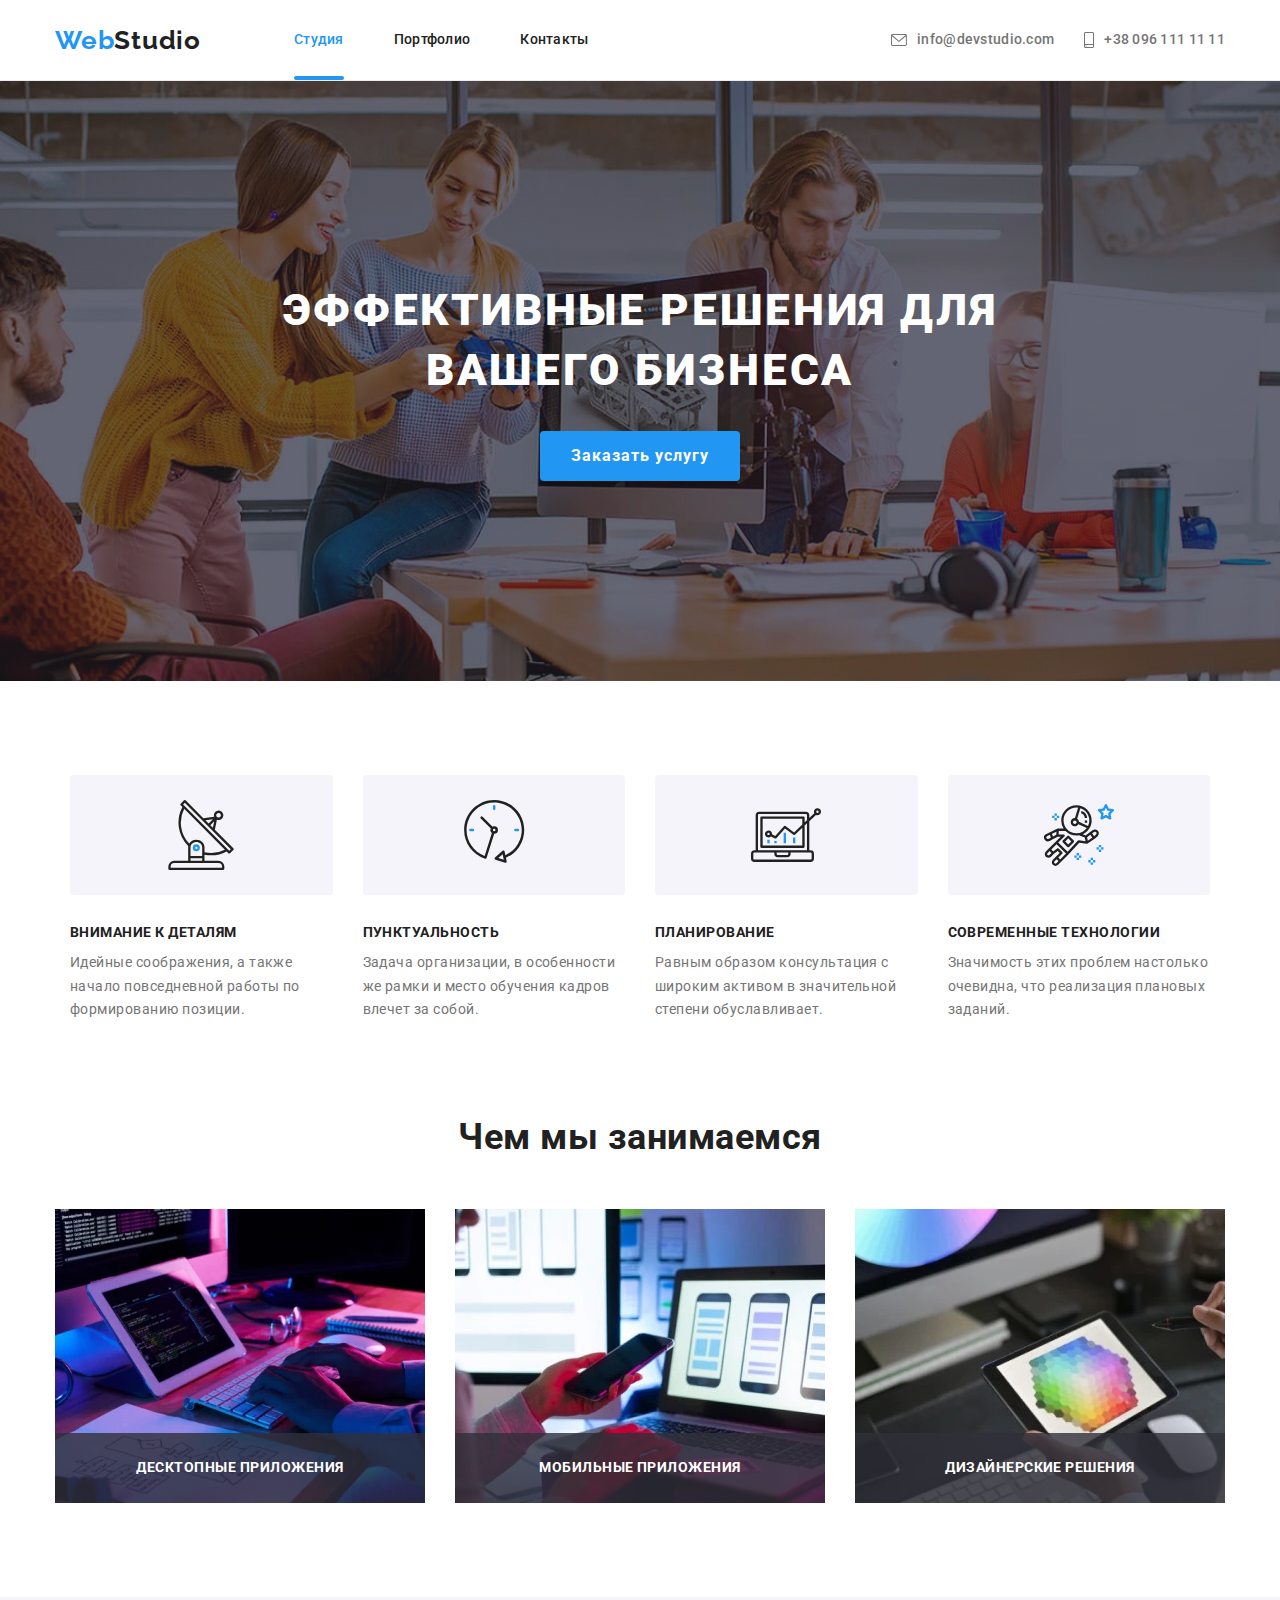
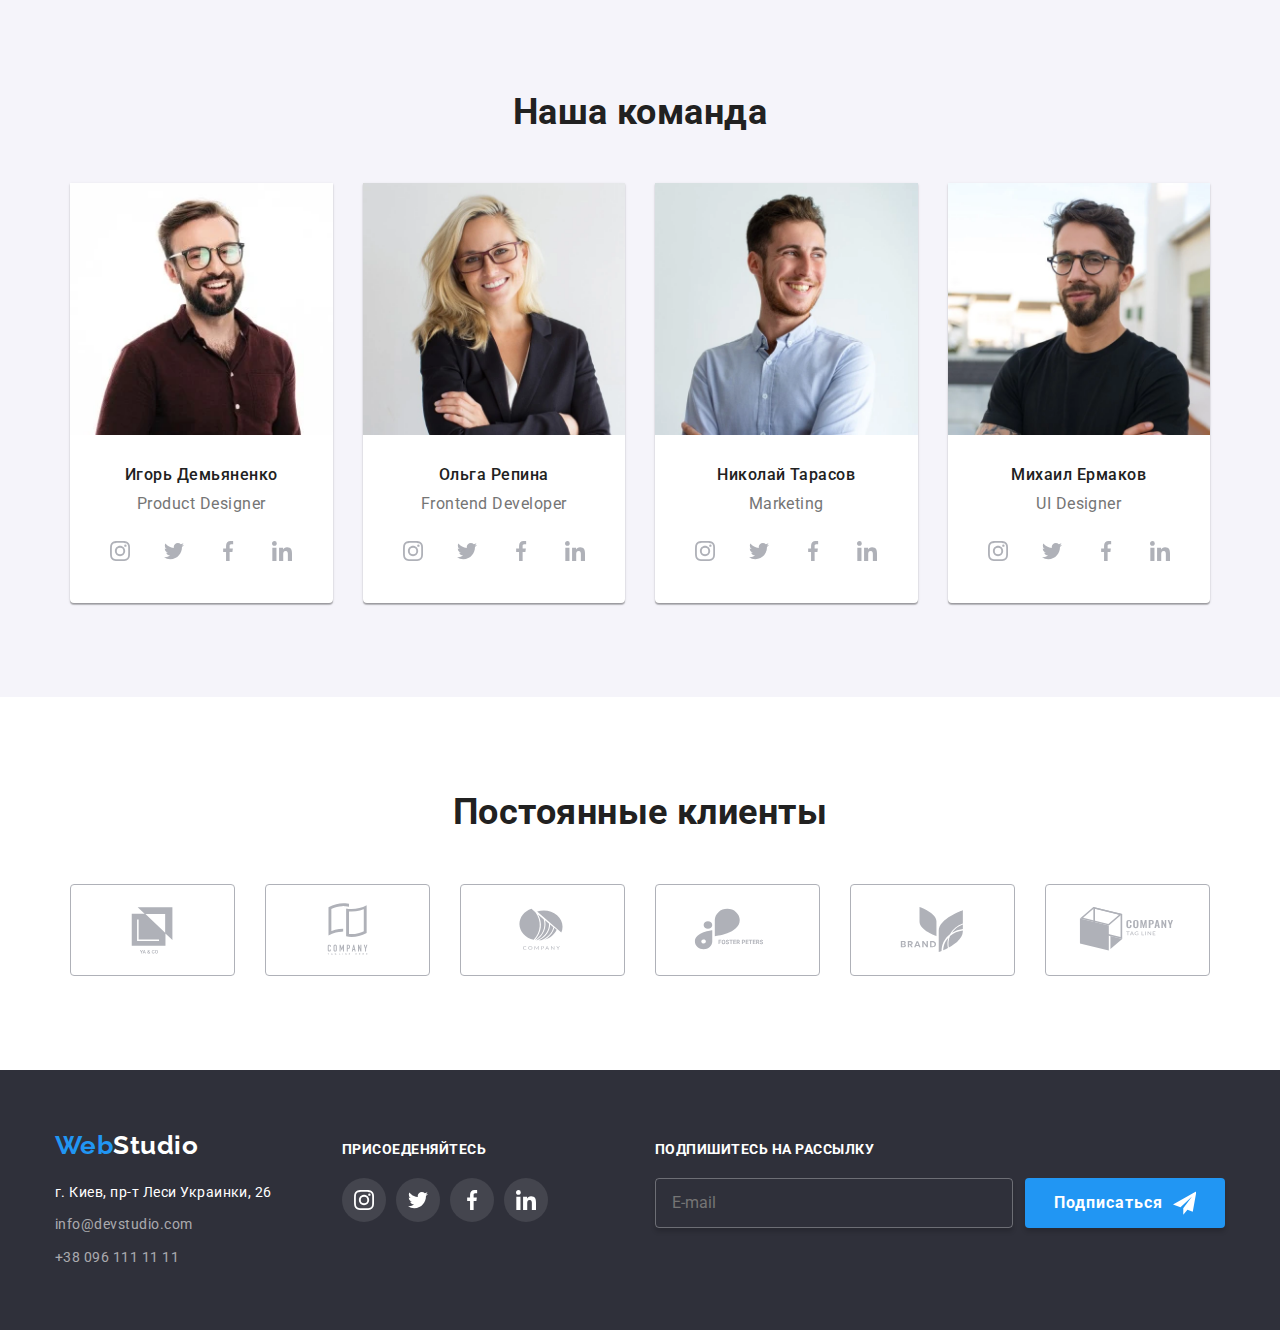
==== commit 6d518516: "Добавляє webp" ====
--- a/index.html
+++ b/index.html
@@ -149,10 +149,20 @@
             <li class="works__item item">
               <picture>
                 <source
+                  media="(min-width:1200px)"
+                  srcset="
+                    ./images/works/works-1_desktop@1x.webp 1x,
+                    ./images/works/works-1_desktop@2x.webp 2x
+                  "
+                  type="image/webp"
+                />
+                <source
+                  media="(min-width:1200px)"
                   srcset="
                     ./images/works/works-1_desktop@1x.jpg 1x,
                     ./images/works/works-1_desktop@2x.jpg 2x
                   "
+                  type="image/jpg"
                 />
                 <img
                   class="img"
@@ -169,10 +179,20 @@
             <li class="works__item">
               <picture>
                 <source
+                  media="(min-width:1200px)"
+                  srcset="
+                    ./images/works/works-2_desktop@1x.webp 1x,
+                    ./images/works/works-2_desktop@2x.webp 2x
+                  "
+                  type="image/webp"
+                />
+                <source
+                  media="(min-width:1200px)"
                   srcset="
                     ./images/works/works-2_desktop@1x.jpg 1x,
                     ./images/works/works-2_desktop@2x.jpg 2x
                   "
+                  type="image/jpg"
                 />
                 <img
                   class="img"
@@ -189,10 +209,20 @@
             <li class="works__item">
               <picture>
                 <source
+                  media="(min-width:1200px)"
+                  srcset="
+                    ./images/works/works-3_desktop@1x.webp 1x,
+                    ./images/works/works-3_desktop@2x.webp 2x
+                  "
+                  type="image/webp"
+                />
+                <source
+                  media="(min-width:1200px)"
                   srcset="
                     ./images/works/works-3_desktop@1x.jpg 1x,
                     ./images/works/works-3_desktop@2x.jpg 2x
                   "
+                  type="image/jpg"
                 />
                 <img
                   class="img"
@@ -219,9 +249,26 @@
                 <source
                   media="(min-width: 1200px)"
                   srcset="
+                    ./images/team/igor-demyanenko_desktop@1x.webp 1x,
+                    ./images/team/igor-demyanenko_desktop@2x.webp 2x
+                  "
+                  type="image/webp"
+                />
+                <source
+                  media="(min-width: 1200px)"
+                  srcset="
                     ./images/team/igor-demyanenko_desktop@1x.jpg 1x,
-                    images/team/igor-demyanenko_desktop@2x.jpg   2x
-                  "
+                    ./images/team/igor-demyanenko_desktop@2x.jpg 2x
+                  "
+                  type="image/jpg"
+                />
+                <source
+                  media="(min-width: 768px)"
+                  srcset="
+                    ./images/team/igor-demyanenko_tablet@1x.webp 1x,
+                    ./images/team/igor-demyanenko_tablet@2x.webp 2x
+                  "
+                  type="image/webp"
                 />
                 <source
                   media="(min-width: 768px)"
@@ -229,6 +276,15 @@
                     ./images/team/igor-demyanenko_tablet@1x.jpg 1x,
                     ./images/team/igor-demyanenko_tablet@2x.jpg 2x
                   "
+                  type="image/jpg"
+                />
+                <source
+                  media="(max-width: 767px)"
+                  srcset="
+                    ./images/team/igor-demyanenko_mobile@1x.webp 1x,
+                    ./images/team/igor-demyanenko_mobile@2x.webp 2x
+                  "
+                  type="image/webp"
                 />
                 <source
                   media="(max-width: 767px)"
@@ -236,6 +292,7 @@
                     ./images/team/igor-demyanenko_mobile@1x.jpg 1x,
                     ./images/team/igor-demyanenko_mobile@2x.jpg 2x
                   "
+                  type="image/jpg"
                 />
                 <img
                   class="teams__img img"
@@ -309,9 +366,26 @@
                 <source
                   media="(min-width: 1200px)"
                   srcset="
+                    ./images/team/olga-repina_desktop@1x.webp 1x,
+                    ./images/team/olga-repina_desktop@2x.webp 2x
+                  "
+                  type="image/webp"
+                />
+                <source
+                  media="(min-width: 1200px)"
+                  srcset="
                     ./images/team/olga-repina_desktop@1x.jpg 1x,
-                    images/team/olga-repina_desktop@2x.jpg   2x
-                  "
+                    ./images/team/olga-repina_desktop@2x.jpg 2x
+                  "
+                  type="image/jpg"
+                />
+                <source
+                  media="(min-width: 768px)"
+                  srcset="
+                    ./images/team/olga-repina_tablet@1x.webp 1x,
+                    ./images/team/olga-repina_tablet@2x.webp 2x
+                  "
+                  type="image/webp"
                 />
                 <source
                   media="(min-width: 768px)"
@@ -319,6 +393,15 @@
                     ./images/team/olga-repina_tablet@1x.jpg 1x,
                     ./images/team/olga-repina_tablet@2x.jpg 2x
                   "
+                  type="image/jpg"
+                />
+                <source
+                  media="(max-width: 767px)"
+                  srcset="
+                    ./images/team/olga-repina_mobile@1x.webp 1x,
+                    ./images/team/olga-repina_mobile@2x.webp 2x
+                  "
+                  type="image/webp"
                 />
                 <source
                   media="(max-width: 767px)"
@@ -326,6 +409,7 @@
                     ./images/team/olga-repina_mobile@1x.jpg 1x,
                     ./images/team/olga-repina_mobile@2x.jpg 2x
                   "
+                  type="image/jpg"
                 />
                 <img
                   class="teams__img img"
@@ -399,9 +483,26 @@
                 <source
                   media="(min-width: 1200px)"
                   srcset="
+                    ./images/team/nikolai-tarasov_desktop@1x.webp 1x,
+                    ./images/team/nikolai-tarasov_desktop@2x.webp 2x
+                  "
+                  type="image/webp"
+                />
+                <source
+                  media="(min-width: 1200px)"
+                  srcset="
                     ./images/team/nikolai-tarasov_desktop@1x.jpg 1x,
-                    images/team/nikolai-tarasov_desktop@2x.jpg   2x
-                  "
+                    ./images/team/nikolai-tarasov_desktop@2x.jpg 2x
+                  "
+                  type="image/jpg"
+                />
+                <source
+                  media="(min-width: 768px)"
+                  srcset="
+                    ./images/team/nikolai-tarasov_tablet@1x.webp 1x,
+                    ./images/team/nikolai-tarasov_tablet@2x.webp 2x
+                  "
+                  type="image/webp"
                 />
                 <source
                   media="(min-width: 768px)"
@@ -409,6 +510,15 @@
                     ./images/team/nikolai-tarasov_tablet@1x.jpg 1x,
                     ./images/team/nikolai-tarasov_tablet@2x.jpg 2x
                   "
+                  type="image/jpg"
+                />
+                <source
+                  media="(max-width: 767px)"
+                  srcset="
+                    ./images/team/nikolai-tarasov_mobile@1x.webp 1x,
+                    ./images/team/nikolai-tarasov_mobile@2x.webp 2x
+                  "
+                  type="image/webp"
                 />
                 <source
                   media="(max-width: 767px)"
@@ -416,6 +526,7 @@
                     ./images/team/nikolai-tarasov_mobile@1x.jpg 1x,
                     ./images/team/nikolai-tarasov_mobile@2x.jpg 2x
                   "
+                  type="image/jpg"
                 />
                 <img
                   class="teams__img img"
@@ -489,9 +600,26 @@
                 <source
                   media="(min-width: 1200px)"
                   srcset="
+                    ./images/team/mikhail-ermakov_desktop@1x.webp 1x,
+                    ./images/team/mikhail-ermakov_desktop@2x.webp 2x
+                  "
+                  type="image/webp"
+                />
+                <source
+                  media="(min-width: 1200px)"
+                  srcset="
                     ./images/team/mikhail-ermakov_desktop@1x.jpg 1x,
-                    images/team/mikhail-ermakov_desktop@2x.jpg   2x
-                  "
+                    ./images/team/mikhail-ermakov_desktop@2x.jpg 2x
+                  "
+                  type="image/jpg"
+                />
+                <source
+                  media="(min-width: 768px)"
+                  srcset="
+                    ./images/team/mikhail-ermakov_tablet@1x.webp 1x,
+                    ./images/team/mikhail-ermakov_tablet@2x.webp 2x
+                  "
+                  type="image/webp"
                 />
                 <source
                   media="(min-width: 768px)"
@@ -499,6 +627,7 @@
                     ./images/team/mikhail-ermakov_tablet@1x.jpg 1x,
                     ./images/team/mikhail-ermakov_tablet@2x.jpg 2x
                   "
+                  type="image/jpg"
                 />
                 <source
                   media="(max-width: 767px)"
@@ -506,6 +635,7 @@
                     ./images/team/mikhail-ermakov_mobile@1x.jpg 1x,
                     ./images/team/mikhail-ermakov_mobile@2x.jpg 2x
                   "
+                  type="image/jpg"
                 />
                 <img
                   class="teams__img img"
--- a/css/main.min.css
+++ b/css/main.min.css
@@ -1 +1 @@
-body{color:var(--primary-text-color);background-color:var(--primary-white-color);font-family:Roboto,sans-serif;letter-spacing:.03em}body.no-scroll{overflow:hidden}.container{width:100%;padding-left:15px;padding-right:15px;margin-left:auto;margin-right:auto}@media screen and (min-width: 480px){.container{max-width:480px}}@media screen and (min-width: 768px){.container{max-width:768px}}@media screen and (min-width: 1200px){.container{max-width:1200px}}.section{padding-top:60px;padding-bottom:60px}@media screen and (min-width: 1200px){.section{padding-top:94px;padding-bottom:94px}}.section-title{color:var(--primary-text-color);font-size:36px;line-height:1.16;text-align:center;margin-top:0px;margin-bottom:30px}@media screen and (min-width: 1200px){.section-title{font-size:36px;line-height:1.17;margin-bottom:50px}}.img{display:block;max-width:100%;height:auto}footer{background-color:var(--footer-bg-color)}.list{list-style:none;padding:0px;margin:0px}.link{text-decoration:none}.header{padding:10px 0;border-bottom:1px solid var(--page-header-border)}@media screen and (min-width: 768px){.header{padding:0}}.header__main-nav{display:-webkit-box;display:-ms-flexbox;display:flex;-webkit-box-align:center;-ms-flex-align:center;align-items:center}.header__nav{display:none}@media screen and (min-width: 768px){.header__nav{display:-webkit-box;display:-ms-flexbox;display:flex;-webkit-box-align:center;-ms-flex-align:center;align-items:center}}.header__nav-item:not(:last-child){margin-right:50px}.header__nav-link{font-size:14px;font-weight:500;line-height:1.14;letter-spacing:.02em;text-decoration:none;color:var(--primary-text-color);display:block;padding:32px 0px;-webkit-transition:color 250ms cubic-bezier(0.4, 0, 0.2, 1);transition:color 250ms cubic-bezier(0.4, 0, 0.2, 1)}.header__nav-link:hover,.header__nav-link:focus{color:var(--accent-color)}.header__nav-link--current{position:relative;color:var(--accent-color)}.header__nav-link--current::after{position:absolute;content:"";display:block;width:100%;height:4px;border-radius:2px;background-color:var(--accent-color);bottom:0px;left:0px}.header__contact{display:none}@media screen and (min-width: 768px){.header__contact{display:-webkit-box;display:-ms-flexbox;display:flex;-webkit-box-orient:vertical;-webkit-box-direction:normal;-ms-flex-direction:column;flex-direction:column;margin-left:auto}}.header__contact-item:not(:last-child){margin-bottom:10px}@media screen and (min-width: 1200px){.header__contact{-webkit-box-orient:horizontal;-webkit-box-direction:normal;-ms-flex-direction:row;flex-direction:row}.header__contact-item:not(:last-child){margin-bottom:0;margin-right:30px}}@media screen and (min-width: 768px){.header__contact-mail,.header__contact-tel{display:-webkit-box;display:-ms-flexbox;display:flex;-webkit-box-align:center;-ms-flex-align:center;align-items:center;color:var(--text-color);font-style:normal;font-weight:500;font-size:14px;line-height:1.14;letter-spacing:.02em;fill:currentColor;-webkit-transition:color 250ms cubic-bezier(0.4, 0, 0.2, 1);transition:color 250ms cubic-bezier(0.4, 0, 0.2, 1)}}@media screen and (min-width: 1200px){.header__contact-mail,.header__contact-tel{padding:32px 0px}}.header__contact-link:hover,.header__contact-link:focus{color:var(--accent-color)}@media screen and (min-width: 768px){.header__contact-icon{display:-webkit-inline-box;display:-ms-inline-flexbox;display:inline-flex;margin-right:8px}}@media screen and (min-width: 1200px){.header__contact-icon{margin-right:10px}}.hero-section{max-width:480px;margin-left:auto;margin-right:auto;display:-webkit-box;display:-ms-flexbox;display:flex;-webkit-box-pack:center;-ms-flex-pack:center;justify-content:center;text-align:center;padding:118px 0px;background-image:-webkit-gradient(linear, left top, right top, from(rgba(47, 48, 58, 0.4)), to(rgba(47, 48, 58, 0.4))),url("../images/hero/header_mobile@1x.jpg");background-image:linear-gradient(to right, rgba(47, 48, 58, 0.4), rgba(47, 48, 58, 0.4)),url("../images/hero/header_mobile@1x.jpg");background-color:var(--social-icon-color);background-repeat:no-repeat;background-size:cover;background-position:center}@media(min-device-pixel-ratio: 2),(-webkit-min-device-pixel-ratio: 2),(min-resolution: 192dpi),(min-resolution: 2dppx){.hero-section{background-image:-webkit-gradient(linear, left top, right top, from(rgba(47, 48, 58, 0.4)), to(rgba(47, 48, 58, 0.4))),url("../images/hero/header_mobile@2x.jpg");background-image:linear-gradient(to right, rgba(47, 48, 58, 0.4), rgba(47, 48, 58, 0.4)),url("../images/hero/header_mobile@2x.jpg")}}@media screen and (min-width: 768px){.hero-section{background-image:-webkit-gradient(linear, left top, right top, from(rgba(47, 48, 58, 0.4)), to(rgba(47, 48, 58, 0.4))),url("../images/hero/header_tablet@1x.jpg");background-image:linear-gradient(to right, rgba(47, 48, 58, 0.4), rgba(47, 48, 58, 0.4)),url("../images/hero/header_tablet@1x.jpg")}}@media screen and (min-width: 768px)and (min-device-pixel-ratio: 2),screen and (min-width: 768px)and (-webkit-min-device-pixel-ratio: 2),screen and (min-width: 768px)and (min-resolution: 192dpi),screen and (min-width: 768px)and (min-resolution: 2dppx){.hero-section{background-image:-webkit-gradient(linear, left top, right top, from(rgba(47, 48, 58, 0.4)), to(rgba(47, 48, 58, 0.4))),url("../images/hero/header_tablet@2x.jpg");background-image:linear-gradient(to right, rgba(47, 48, 58, 0.4), rgba(47, 48, 58, 0.4)),url("../images/hero/header_tablet@2x.jpg")}}@media screen and (min-width: 1200px){.hero-section{background-image:-webkit-gradient(linear, left top, right top, from(rgba(47, 48, 58, 0.4)), to(rgba(47, 48, 58, 0.4))),url("../images/hero/header_desktop@1x.jpg");background-image:linear-gradient(to right, rgba(47, 48, 58, 0.4), rgba(47, 48, 58, 0.4)),url("../images/hero/header_desktop@1x.jpg")}}@media screen and (min-width: 1200px)and (min-device-pixel-ratio: 2),screen and (min-width: 1200px)and (-webkit-min-device-pixel-ratio: 2),screen and (min-width: 1200px)and (min-resolution: 192dpi),screen and (min-width: 1200px)and (min-resolution: 2dppx){.hero-section{background-image:-webkit-gradient(linear, left top, right top, from(rgba(47, 48, 58, 0.4)), to(rgba(47, 48, 58, 0.4))),url("../images/hero/header_desktop@2x.jpg");background-image:linear-gradient(to right, rgba(47, 48, 58, 0.4), rgba(47, 48, 58, 0.4)),url("../images/hero/header_desktop@2x.jpg")}}@media screen and (min-width: 768px){.hero-section{max-width:768px}}@media screen and (min-width: 1200px){.hero-section{max-width:1600px;padding:200px 0px}}.hero-section__title{color:var(--primary-white-color);font-weight:900;font-size:26px;line-height:1.6;letter-spacing:.06em;text-transform:uppercase;margin-top:0px;margin-bottom:30px;text-align:center}@media screen and (min-width: 1200px){.hero-section__title{font-size:44px;line-height:1.36}}.hero-section__btn{font-family:inherit;font-weight:700;font-size:16px;line-height:1.88;letter-spacing:.06em;color:var(--primary-white-color);background-color:var(--accent-color);cursor:pointer;min-width:200px;min-height:50px;-webkit-box-shadow:var(--shadow-hero-btn);box-shadow:var(--shadow-hero-btn);border-radius:4px;border-color:rgba(0,0,0,0)}.hero-section__btn:hover,.hero-section__btn:focus{background-color:var(--accent-btn-bg)}.features__list{display:block}@media screen and (min-width: 768px){.features__list{display:-webkit-box;display:-ms-flexbox;display:flex;-webkit-box-pack:center;-ms-flex-pack:center;justify-content:center;-ms-flex-wrap:wrap;flex-wrap:wrap;gap:30px}}.features__wrap{display:-webkit-box;display:-ms-flexbox;display:flex;-webkit-box-pack:center;-ms-flex-pack:center;justify-content:center;-webkit-box-align:center;-ms-flex-align:center;align-items:center;height:120px;background-color:var(--filter-btn-bg-color);border-radius:4px;margin-bottom:30px}@media screen and (max-width: 767px){.features__item:not(:last-child){margin-bottom:30px}}@media screen and (min-width: 768px){.features__item{-ms-flex-preferred-size:calc((100% - 60px)/2);flex-basis:calc((100% - 60px)/2)}}@media screen and (min-width: 1200px){.features__item{-ms-flex-preferred-size:calc((100% - 120px)/4);flex-basis:calc((100% - 120px)/4)}}.features__subtitle{text-align:center;font-size:14px;line-height:1.14;text-transform:uppercase;margin-top:0px;margin-bottom:10px}@media screen and (min-width: 768px){.features__subtitle{text-align:left}}.features__text{color:var(--text-color);font-size:14px;line-height:1.71;margin-top:0px;margin-bottom:0px}.works{display:none}@media screen and (min-width: 1200px){.works{display:-webkit-box;display:-ms-flexbox;display:flex;margin-top:-94px}}.works__list{display:-webkit-box;display:-ms-flexbox;display:flex}.works__item:not(:last-child){margin-right:30px}.works__item{position:relative}.works__descr{position:absolute;display:-webkit-box;display:-ms-flexbox;display:flex;-webkit-box-align:center;-ms-flex-align:center;align-items:center;-webkit-box-pack:center;-ms-flex-pack:center;justify-content:center;width:100%;height:70px;right:0;bottom:0;background:rgba(47,48,58,.8)}.works__text{font-weight:700;font-size:14px;line-height:1.14;text-transform:uppercase;color:var(--primary-white-color);margin:0;padding:0}.teams{display:block;background-color:var(--filter-btn-bg-color)}.teams__list{display:-webkit-box;display:-ms-flexbox;display:flex;-webkit-box-orient:vertical;-webkit-box-direction:normal;-ms-flex-direction:column;flex-direction:column;gap:30px;text-align:center}@media screen and (min-width: 768px){.teams__list{-webkit-box-pack:center;-ms-flex-pack:center;justify-content:center;-webkit-box-orient:horizontal;-webkit-box-direction:normal;-ms-flex-direction:row;flex-direction:row;-ms-flex-wrap:wrap;flex-wrap:wrap}}@media screen and (min-width: 1200px){.teams__list{-ms-flex-wrap:nowrap;flex-wrap:nowrap}}.teams__wrap{padding:24px 0}@media screen and (min-width: 1200px){.teams__wrap{padding:30px 0}}.teams__item{background-color:var(--primary-white-color);-webkit-box-shadow:var(--shadow-team-container);box-shadow:var(--shadow-team-container);border-radius:0px 0px 4px 4px}@media screen and (min-width: 768px){.teams__item{-ms-flex-preferred-size:calc((100% - 60px)/2);flex-basis:calc((100% - 60px)/2)}}@media screen and (min-width: 1200px){.teams__item{-ms-flex-preferred-size:calc((100% - 120px)/4);flex-basis:calc((100% - 120px)/4)}}.teams__img{-o-object-fit:contain;object-fit:contain}@media screen and (min-width: 768px){.teams__img{width:354px}}@media screen and (min-width: 1200px){.teams__img{width:270px}}.teams__name{font-weight:500;font-style:normal;font-size:16px;line-height:1.19;padding-bottom:10px;margin-top:0px;margin-bottom:0px}.teams__text{color:var(--text-color);font-weight:400;font-style:normal;font-size:16px;line-height:1.19;padding-bottom:16px;margin-top:0px;margin-bottom:0px}.teams__socials-list{display:-webkit-box;display:-ms-flexbox;display:flex;-webkit-box-pack:center;-ms-flex-pack:center;justify-content:center;-webkit-box-align:center;-ms-flex-align:center;align-items:center;gap:10px}.teams__link{display:-webkit-inline-box;display:-ms-inline-flexbox;display:inline-flex;fill:var(--icon-color);width:44px;height:44px;padding:12px;border-radius:50%;-webkit-transition:fill 250ms cubic-bezier(0.4, 0, 0.2, 1);transition:fill 250ms cubic-bezier(0.4, 0, 0.2, 1);-webkit-transition:background-color 250ms cubic-bezier(0.4, 0, 0.2, 1);transition:background-color 250ms cubic-bezier(0.4, 0, 0.2, 1)}.teams__link:hover,.teams__link:focus{fill:var(--section-team-color);background-color:var(--accent-color)}.customers__list{display:-webkit-box;display:-ms-flexbox;display:flex;-webkit-box-pack:center;-ms-flex-pack:center;justify-content:center;-ms-flex-wrap:wrap;flex-wrap:wrap;-webkit-box-align:center;-ms-flex-align:center;align-items:center;gap:30px}.customers__item{-ms-flex-preferred-size:calc((100% - 60px)/2);flex-basis:calc((100% - 60px)/2)}@media screen and (min-width: 768px){.customers__item{-ms-flex-preferred-size:calc((100% - 90px)/3);flex-basis:calc((100% - 90px)/3)}}@media screen and (min-width: 1200px){.customers__item{-ms-flex-preferred-size:calc((100% - 180px)/6);flex-basis:calc((100% - 180px)/6)}}.customers__link{display:-webkit-box;display:-ms-flexbox;display:flex;-webkit-box-pack:center;-ms-flex-pack:center;justify-content:center;-webkit-box-align:center;-ms-flex-align:center;align-items:center;max-width:210px;height:92px;border:1px solid var(--icon-color);border-radius:4px;cursor:pointer;-webkit-transition:border 250ms cubic-bezier(0.4, 0, 0.2, 1);transition:border 250ms cubic-bezier(0.4, 0, 0.2, 1)}.customers__link:hover,.customers__link:focus{border-color:var(--accent-color)}.customers__icon{fill:var(--icon-color);-webkit-transition:fill 250ms cubic-bezier(0.4, 0, 0.2, 1);transition:fill 250ms cubic-bezier(0.4, 0, 0.2, 1)}.customers__link:hover .customers__icon,.customers__link:focus .customers__icon{fill:var(--accent-color)}.footer{display:-webkit-box;display:-ms-flexbox;display:flex;-webkit-box-orient:vertical;-webkit-box-direction:normal;-ms-flex-direction:column;flex-direction:column;padding-top:60px;padding-bottom:60px}@media screen and (min-width: 1200px){.footer{-webkit-box-orient:horizontal;-webkit-box-direction:normal;-ms-flex-direction:row;flex-direction:row;-webkit-box-align:baseline;-ms-flex-align:baseline;align-items:baseline}}.footer__box{margin-bottom:60px}@media screen and (min-width: 768px){.footer__box{display:-webkit-box;display:-ms-flexbox;display:flex;-webkit-box-pack:center;-ms-flex-pack:center;justify-content:center;-webkit-box-align:baseline;-ms-flex-align:baseline;align-items:baseline}}@media screen and (min-width: 1200px){.footer__box{margin-bottom:0;margin-right:auto}}.footer__contacs{display:-webkit-box;display:-ms-flexbox;display:flex;-webkit-box-orient:vertical;-webkit-box-direction:normal;-ms-flex-direction:column;flex-direction:column;-webkit-box-align:center;-ms-flex-align:center;align-items:center;margin-bottom:60px}@media screen and (min-width: 768px){.footer__contacs{margin-right:165px;margin-bottom:0}}@media screen and (min-width: 1200px){.footer__contacs{margin-right:70px;-webkit-box-align:start;-ms-flex-align:start;align-items:flex-start}}.footer__address{display:-webkit-box;display:-ms-flexbox;display:flex;-webkit-box-orient:vertical;-webkit-box-direction:normal;-ms-flex-direction:column;flex-direction:column;-webkit-box-align:center;-ms-flex-align:center;align-items:center;font-style:normal;font-weight:400;font-size:14px;line-height:1.71}@media screen and (min-width: 1200px){.footer__address{-webkit-box-align:start;-ms-flex-align:start;align-items:flex-start}}.footer__address-link{color:var(--primary-white-color)}.footer__address-mail,.footer__address-tel{color:var(--primary-footer-tel)}.footer__address-mail:hover,.footer__address-mail:focus{color:var(--accent-color)}.footer__address-tel:hover,.footer__address-tel:focus{color:var(--accent-color)}.footer__address-item:not(:last-child){margin-bottom:8px}@media screen and (min-width: 1200px){.footer__address-item:not(:last-child){margin-bottom:9px}}.footer__address-item{font-style:normal}.footer-socials{display:-webkit-box;display:-ms-flexbox;display:flex;-webkit-box-orient:vertical;-webkit-box-direction:normal;-ms-flex-direction:column;flex-direction:column;-webkit-box-align:center;-ms-flex-align:center;align-items:center}@media screen and (min-width: 1200px){.footer-socials{-webkit-box-align:start;-ms-flex-align:start;align-items:flex-start}}.footer-socials__text{font-weight:700;font-size:14px;line-height:1.14;text-transform:uppercase;color:var(--primary-white-color);margin:0 0 20px}.footer-socials-list{display:-webkit-box;display:-ms-flexbox;display:flex;-webkit-box-pack:center;-ms-flex-pack:center;justify-content:center;-webkit-box-align:center;-ms-flex-align:center;align-items:center;gap:10px}.footer-socials__link{display:-webkit-inline-box;display:-ms-inline-flexbox;display:inline-flex;fill:var(--primary-white-color);width:44px;height:44px;padding:12px;border-radius:50%;background-color:var(--footer-icon-bg);-webkit-transition:fill 250ms cubic-bezier(0.4, 0, 0.2, 1);transition:fill 250ms cubic-bezier(0.4, 0, 0.2, 1);-webkit-transition:background-color 250ms cubic-bezier(0.4, 0, 0.2, 1);transition:background-color 250ms cubic-bezier(0.4, 0, 0.2, 1)}.footer-socials__link:hover,.footer-socials__link:focus{fill:var(--section-team-color);background-color:var(--accent-color);-webkit-box-shadow:var(--shadow-footer-icon);box-shadow:var(--shadow-footer-icon)}.footer__subscribe{display:-webkit-box;display:-ms-flexbox;display:flex;-webkit-box-orient:vertical;-webkit-box-direction:normal;-ms-flex-direction:column;flex-direction:column;-webkit-box-align:center;-ms-flex-align:center;align-items:center}@media screen and (min-width: 1200px){.footer__subscribe{-webkit-box-align:start;-ms-flex-align:start;align-items:flex-start}}.footer__subscribe-text{font-weight:700;font-size:14px;line-height:1.14;text-align:center;text-transform:uppercase;color:var(--primary-white-color);margin:0 0 20px}@media screen and (min-width: 1200px){.footer__subscribe-text{text-align:left}}.footer__form{display:-webkit-box;display:-ms-flexbox;display:flex;-webkit-box-orient:vertical;-webkit-box-direction:normal;-ms-flex-direction:column;flex-direction:column;-webkit-box-align:center;-ms-flex-align:center;align-items:center;width:100%}@media screen and (min-width: 1200px){.footer__form{-webkit-box-orient:horizontal;-webkit-box-direction:normal;-ms-flex-direction:row;flex-direction:row}}.footer__form-label{width:100%;display:-webkit-box;display:-ms-flexbox;display:flex;-webkit-box-pack:center;-ms-flex-pack:center;justify-content:center}.footer__form-email{width:100%;height:50px;font-size:16px;line-height:1.25;padding:15px 16px;margin-bottom:20px;color:rgba(255,255,255,.6);background-color:inherit;border:1px solid rgba(255,255,255,.3);-webkit-box-shadow:0px 4px 4px rgba(0,0,0,.15);box-shadow:0px 4px 4px rgba(0,0,0,.15);border-radius:4px;outline:none}@media screen and (min-width: 768px){.footer__form-email{max-width:450px}}@media screen and (min-width: 1200px){.footer__form-email{width:358px;margin-bottom:0;margin-right:12px}}.footer__form-btn{display:-webkit-inline-box;display:-ms-inline-flexbox;display:inline-flex;-webkit-box-align:center;-ms-flex-align:center;align-items:center;text-align:center;position:relative;max-width:200px;height:50px;font-weight:700;font-size:16px;line-height:1.88;letter-spacing:.06em;padding:10px 29px;border:none;color:var(--primary-white-color);background-color:var(--accent-color);-webkit-box-shadow:0px 4px 4px rgba(0,0,0,.15);box-shadow:0px 4px 4px rgba(0,0,0,.15);border-radius:4px}.footer__form-icon{width:24px;height:24px;margin-left:10px;fill:var(--primary-white-color)}.portfolio__list{display:block}@media screen and (min-width: 768px){.portfolio__list{display:-webkit-box;display:-ms-flexbox;display:flex;-webkit-box-pack:center;-ms-flex-pack:center;justify-content:center;-ms-flex-wrap:wrap;flex-wrap:wrap;gap:30px}}@media screen and (min-width: 768px){.portfolio__list{-webkit-box-pack:start;-ms-flex-pack:start;justify-content:start}}.portfolio__item:not(:last-child){margin-bottom:30px}@media screen and (min-width: 768px){.portfolio__item{-ms-flex-preferred-size:calc((100% - 60px)/2);flex-basis:calc((100% - 60px)/2);margin-bottom:0}}@media screen and (min-width: 1200px){.portfolio__item{-ms-flex-preferred-size:calc((100% - 90px)/3);flex-basis:calc((100% - 90px)/3)}}.portfolio__item:hover{-webkit-box-shadow:0px 1px 1px rgba(0,0,0,.12),0px 4px 4px rgba(0,0,0,.06),1px 4px 6px rgba(0,0,0,.16);box-shadow:0px 1px 1px rgba(0,0,0,.12),0px 4px 4px rgba(0,0,0,.06),1px 4px 6px rgba(0,0,0,.16);-webkit-transition:-webkit-box-shadow 250ms cubic-bezier(0.4, 0, 0.2, 1);transition:-webkit-box-shadow 250ms cubic-bezier(0.4, 0, 0.2, 1);transition:box-shadow 250ms cubic-bezier(0.4, 0, 0.2, 1);transition:box-shadow 250ms cubic-bezier(0.4, 0, 0.2, 1), -webkit-box-shadow 250ms cubic-bezier(0.4, 0, 0.2, 1)}.portfolio__item:hover .thumb-text{-webkit-transform:translateY(0);transform:translateY(0)}.portfolio__link{display:-webkit-box;display:-ms-flexbox;display:flex;height:100%;-webkit-box-orient:vertical;-webkit-box-direction:normal;-ms-flex-direction:column;flex-direction:column}.thumb{position:relative;overflow:hidden}.thumb-img{display:block;max-width:100%}@media screen and (min-width: 768px){.thumb-img{width:354px}}@media screen and (min-width: 1200px){.thumb-img{width:370px}}.thumb-text{position:absolute;bottom:0;width:100%;background-color:var(--accent-card-color);padding:63px 24px;font-size:18px;margin:0;color:var(--primary-white-color);line-height:1.56;-webkit-transform:translateY(101%);transform:translateY(101%);-webkit-transition:-webkit-transform 250ms cubic-bezier(0.4, 0, 0.2, 1);transition:-webkit-transform 250ms cubic-bezier(0.4, 0, 0.2, 1);transition:transform 250ms cubic-bezier(0.4, 0, 0.2, 1);transition:transform 250ms cubic-bezier(0.4, 0, 0.2, 1), -webkit-transform 250ms cubic-bezier(0.4, 0, 0.2, 1)}.description{border:1px solid var(--border-portfolio-item-color);padding:20px 24px;-webkit-box-flex:1;-ms-flex-positive:1;flex-grow:1}.description-title{color:var(--primary-text-color);font-style:normal;font-size:18px;line-height:2;letter-spacing:.06em;margin-bottom:4px;margin:0px}.description-text{color:var(--text-color);font-style:normal;font-weight:400;font-size:16px;line-height:1.88;margin:0px}.header__logo{font-family:Raleway,sans-serif;font-weight:700;font-size:24px;line-height:1.17;letter-spacing:.03em;text-decoration:none}@media screen and (min-width: 768px){.header__logo{margin-right:87px}}@media screen and (min-width: 1200px){.header__logo{font-size:26px;line-height:1.19;margin-right:93px}}.header__logo-icon{color:var(--accent-color)}.header__logo-text{color:var(--primary-text-color)}.footer__logo{font-family:Raleway,sans-serif;font-weight:700;font-size:26px;line-height:1.19;text-decoration:none;margin-bottom:20px}.footer__logo-icon{color:var(--accent-color)}.footer__logo-text{color:var(--primary-white-color)}.filter__list{display:-webkit-box;display:-ms-flexbox;display:flex;-ms-flex-wrap:wrap;flex-wrap:wrap;-webkit-box-pack:left;-ms-flex-pack:left;justify-content:left;margin-bottom:50px}@media screen and (min-width: 768px){.filter__list{-webkit-box-pack:center;-ms-flex-pack:center;justify-content:center;-ms-flex-wrap:nowrap;flex-wrap:nowrap;margin-bottom:30px}}.filter__item:not(:last-child){margin-right:8px;margin-bottom:15px}.filter__item{margin-bottom:15px}.filter__btn{font-family:inherit;color:var(--primary-text-color);background-color:var(--filter-btn-bg-color);font-weight:500;font-size:16px;line-height:1.62;cursor:pointer;border-radius:4px;border-color:rgba(0,0,0,0);padding:6px 22px;-webkit-transition:color 250ms cubic-bezier(0.4, 0, 0.2, 1);transition:color 250ms cubic-bezier(0.4, 0, 0.2, 1);-webkit-transition:background-color 250ms cubic-bezier(0.4, 0, 0.2, 1);transition:background-color 250ms cubic-bezier(0.4, 0, 0.2, 1)}.filter__btn:hover,.filter__btn:focus{color:var(--primary-white-color);background-color:var(--accent-color);-webkit-box-shadow:0px 3px 1px rgba(0,0,0,.1),0px 1px 2px rgba(0,0,0,.08),0px 2px 2px rgba(0,0,0,.12);box-shadow:0px 3px 1px rgba(0,0,0,.1),0px 1px 2px rgba(0,0,0,.08),0px 2px 2px rgba(0,0,0,.12)}.backdrop{position:fixed;top:0;left:0;width:100%;height:100%;padding:94px 15px 0;background-color:var(--modal-backdrop-color);opacity:1;z-index:100;-webkit-transition:opacity 250ms cubic-bezier(0.4, 0, 0.2, 1);transition:opacity 250ms cubic-bezier(0.4, 0, 0.2, 1)}.backdrop.is-hidden{opacity:0;visibility:hidden;pointer-events:none}.modal{display:-webkit-box;display:-ms-flexbox;display:flex;-webkit-box-orient:vertical;-webkit-box-direction:normal;-ms-flex-direction:column;flex-direction:column;-webkit-box-align:center;-ms-flex-align:center;align-items:center;position:absolute;top:50%;left:50%;width:100%;max-width:450px;border-radius:4px;padding:40px;background-color:var(--primary-white-color);-webkit-box-shadow:var(--shadow-modal-window);box-shadow:var(--shadow-modal-window);-webkit-transform:translate(-50%, -50%) scale(1);transform:translate(-50%, -50%) scale(1);-webkit-transition:250ms cubic-bezier(0.4, 0, 0.2, 1);transition:250ms cubic-bezier(0.4, 0, 0.2, 1)}.backdrop.is-hidden .modal{-webkit-transform:translate(-50%, -50%) scale(0.1);transform:translate(-50%, -50%) scale(0.1)}@media screen and (min-width: 1200px){.modal{max-width:528px}}.modal__close-btn{position:absolute;top:0;right:0;display:-webkit-box;display:-ms-flexbox;display:flex;-webkit-box-pack:center;-ms-flex-pack:center;justify-content:center;-webkit-box-align:center;-ms-flex-align:center;align-items:center;width:30px;height:30px;margin-top:8px;margin-right:8px;border-radius:50px;cursor:pointer;fill:var(--primary-text-color);background-color:rgba(0,0,0,0);border:var(--modal-close-border-color);-webkit-transition:fill 250ms cubic-bezier(0.4, 0, 0.2, 1);transition:fill 250ms cubic-bezier(0.4, 0, 0.2, 1)}.modal__close-btn:hover,.modal__close-btn:focus{fill:var(--accent-color)}.modal__title{margin:0px 0px 12px 0px;padding:0;font-size:20px;line-height:1.15;text-align:center;letter-spacing:.03em;color:var(--primary-text-color)}.modal__form-label{display:block;position:relative}.modal__lable-title{display:block;margin-top:10px;font-size:12px;line-height:1.16;letter-spacing:.01em;color:#757575}.modal__input{padding-top:12px;padding-bottom:12px;padding-left:42px;margin-top:4px;width:100%;height:40px;cursor:pointer;outline:rgba(0,0,0,0);border-color:var(--footer-icon-bg);border:1px solid rgba(33,33,33,.2);border-radius:4px;-webkit-transition:border 250ms cubic-bezier(0.4, 0, 0.2, 1);transition:border 250ms cubic-bezier(0.4, 0, 0.2, 1)}.modal__input:hover,.modal__input:focus{border:1px solid var(--accent-color)}.modal__input-icon{position:absolute;display:inline-block;top:50%;left:0%;margin-left:12px;fill:var(--primary-text-color);-webkit-transition:fill 250ms cubic-bezier(0.4, 0, 0.2, 1);transition:fill 250ms cubic-bezier(0.4, 0, 0.2, 1)}.modal__input:hover+.modal__input-icon,.modal__input:focus+.modal__input-icon{fill:var(--accent-color)}.modal__form-feedback{width:100%;margin-bottom:20px}.modal__textarea::-webkit-input-placeholder{color:rgba(117,117,117,.5)}.modal__textarea::-moz-placeholder{color:rgba(117,117,117,.5)}.modal__textarea:-ms-input-placeholder{color:rgba(117,117,117,.5)}.modal__textarea::-ms-input-placeholder{color:rgba(117,117,117,.5)}.modal__textarea::placeholder{color:rgba(117,117,117,.5)}.modal__textarea{margin-top:4px;padding:12px 16px;width:100%;height:120px;font-size:14px;line-height:1.14;letter-spacing:.01em;outline:rgba(0,0,0,0);border:1px solid rgba(33,33,33,.2);border-radius:4px;resize:none;-webkit-transition:border 250ms cubic-bezier(0.4, 0, 0.2, 1);transition:border 250ms cubic-bezier(0.4, 0, 0.2, 1)}.modal__textarea:hover,.modal__textarea:focus{border:1px solid #2196f3}.modal__checkbox{display:-webkit-box;display:-ms-flexbox;display:flex;-webkit-box-pack:center;-ms-flex-pack:center;justify-content:center;-webkit-box-align:center;-ms-flex-align:center;align-items:center;width:100%;margin-top:20px;font-size:14px;line-height:1.71;letter-spacing:.03em}.modal__checkbox-input:checked+.modal__checkbox-img>.modal__checkbox-icon{fill:var(--primary-white-color)}.modal__checkbox-img{display:-webkit-inline-box;display:-ms-inline-flexbox;display:inline-flex;-webkit-box-align:center;-ms-flex-align:center;align-items:center;-webkit-box-pack:center;-ms-flex-pack:center;justify-content:center;width:16px;height:15px;border-radius:2px;outline:2px solid #212121;outline-offset:-2px;-webkit-transition:outline-color 250ms cubic-bezier(0.4, 0, 0.2, 1);transition:outline-color 250ms cubic-bezier(0.4, 0, 0.2, 1);-webkit-transition:background-color 250ms cubic-bezier(0.4, 0, 0.2, 1);transition:background-color 250ms cubic-bezier(0.4, 0, 0.2, 1)}.modal__checkbox-input:checked+.modal__checkbox-img{outline-color:var(--accent-color);background-color:var(--accent-color)}.modal__checkbox-icon{fill:rgba(0,0,0,0)}.modal__checkbox-text{margin-left:8px;font-size:14px;line-height:1.71;letter-spacing:.03em;color:var(--text-color)}.modal__user-agree{color:var(--accent-color)}.modal__btn{font-family:inherit;font-weight:700;font-size:16px;line-height:1.88;letter-spacing:.06em;color:var(--primary-white-color);background-color:var(--accent-color);cursor:pointer;width:200px;height:50px;margin-top:30px;-webkit-box-shadow:var(--shadow-hero-btn);box-shadow:var(--shadow-hero-btn);border-radius:4px;border-color:rgba(0,0,0,0)}.mobile__menu-btn{z-index:10;width:40px;height:40px;margin-left:auto;padding:0;display:-webkit-inline-box;display:-ms-inline-flexbox;display:inline-flex;-webkit-box-pack:center;-ms-flex-pack:center;justify-content:center;-webkit-box-align:center;-ms-flex-align:center;align-items:center;background-color:rgba(0,0,0,0);border:none;cursor:pointer}@media screen and (min-width: 768px){.mobile__menu-btn{display:none}}.mobile__menu-icon-menu{opacity:1;-webkit-transition:250ms;transition:250ms;fill:var(--primary-text-color)}.mobile__menu-btn.is-open .mobile__menu-icon-menu{opacity:0}.mobile__menu-icon-close{opacity:0;fill:var(--primary-text-color);-webkit-transition:250ms;transition:250ms}.mobile__menu-btn.is-open .mobile__menu-icon-close{opacity:1}.mobile__menu-btn:hover .mobile__menu-icon-menu,.mobile__menu-btn:focus .mobile__menu-icon-menu{fill:var(--accent-color)}.mobile__menu-btn:hover .mobile__menu-icon-close,.mobile__menu-btn:focus .mobile__menu-icon-close{fill:var(--accent-color)}.mobile-menu{z-index:1;position:fixed;top:0;left:0;width:100vw;height:100vh;padding:48px 40px;display:-webkit-box;display:-ms-flexbox;display:flex;-webkit-box-orient:vertical;-webkit-box-direction:normal;-ms-flex-direction:column;flex-direction:column;background:#fff;-webkit-box-shadow:0px 4px 8px rgba(0,0,0,.04),0px 2px 4px rgba(0,0,0,.08),0px 1px 3px rgba(0,0,0,.16);box-shadow:0px 4px 8px rgba(0,0,0,.04),0px 2px 4px rgba(0,0,0,.08),0px 1px 3px rgba(0,0,0,.16);opacity:0;visibility:hidden;pointer-events:none;-webkit-transition:-webkit-transform 250ms;transition:-webkit-transform 250ms;transition:transform 250ms;transition:transform 250ms, -webkit-transform 250ms;-webkit-transform:translateY(-100%);transform:translateY(-100%);-webkit-transition:visibility 250ms cubic-bezier(0.4, 0, 0.2, 1);transition:visibility 250ms cubic-bezier(0.4, 0, 0.2, 1);-webkit-transition:opacity 250ms cubic-bezier(0.4, 0, 0.2, 1);transition:opacity 250ms cubic-bezier(0.4, 0, 0.2, 1)}.mobile-menu.is-open{opacity:1;visibility:visible;pointer-events:initial;-webkit-transform:translateY(0);transform:translateY(0)}@media screen and (min-width: 768px){.mobile-menu{display:none}}.mobile__menu-nav{margin-bottom:auto}.mobile__menu-nav-item:not(:last-child){margin-bottom:32px}.mobile__menu-link{font-weight:500;font-size:40px;line-height:1.17;letter-spacing:.02em;color:var(--primary-text-color)}.mobile__menu-link--current{color:var(--accent-color)}.mobile__menu-contacts{margin-bottom:64px}.mobile__menu-contacts-item:not(:last-child){margin-bottom:32px}.mobile__menu-tel{font-weight:500;font-size:34px;line-height:1.17;letter-spacing:.02em;color:var(--accent-color)}.mobile__menu-mail{font-weight:500;font-size:24px;line-height:1.16;letter-spacing:.02em;color:var(--text-color)}.mobile__menu-socials-list{display:-webkit-box;display:-ms-flexbox;display:flex;-ms-flex-wrap:wrap;flex-wrap:wrap;-webkit-box-align:center;-ms-flex-align:center;align-items:center;gap:10px;font-weight:500;font-size:18px;line-height:1.22;letter-spacing:.02em}.mobile__menu-socials-link{color:var(--accent-color)}.mobile__menu-socials-item:not(:last-child) .mobile__menu-socials-link{padding-right:10px;border-right:1px solid rgba(33,33,33,.2)}.visually-hidden{position:absolute;width:1px;height:1px;margin:-1px;border:0;padding:0;white-space:nowrap;-webkit-clip-path:inset(100%);clip-path:inset(100%);clip:rect(0 0 0 0);overflow:hidden}/*# sourceMappingURL=main.min.css.map */+body{color:var(--primary-text-color);background-color:var(--primary-white-color);font-family:Roboto,sans-serif;letter-spacing:.03em}body.no-scroll{overflow:hidden}.container{width:100%;padding-left:15px;padding-right:15px;margin-left:auto;margin-right:auto}@media screen and (min-width: 480px){.container{max-width:480px}}@media screen and (min-width: 768px){.container{max-width:768px}}@media screen and (min-width: 1200px){.container{max-width:1200px}}.section{padding-top:60px;padding-bottom:60px}@media screen and (min-width: 1200px){.section{padding-top:94px;padding-bottom:94px}}.section-title{color:var(--primary-text-color);font-size:36px;line-height:1.16;text-align:center;margin-top:0px;margin-bottom:30px}@media screen and (min-width: 1200px){.section-title{font-size:36px;line-height:1.17;margin-bottom:50px}}.img{display:block;max-width:100%;height:auto}footer{background-color:var(--footer-bg-color)}.list{list-style:none;padding:0px;margin:0px}.link{text-decoration:none}.header{padding:10px 0;border-bottom:1px solid var(--page-header-border)}@media screen and (min-width: 768px){.header{padding:0}}.header__main-nav{display:-webkit-box;display:-ms-flexbox;display:flex;-webkit-box-align:center;-ms-flex-align:center;align-items:center}.header__nav{display:none}@media screen and (min-width: 768px){.header__nav{display:-webkit-box;display:-ms-flexbox;display:flex;-webkit-box-align:center;-ms-flex-align:center;align-items:center}}.header__nav-item:not(:last-child){margin-right:50px}.header__nav-link{font-size:14px;font-weight:500;line-height:1.14;letter-spacing:.02em;text-decoration:none;color:var(--primary-text-color);display:block;padding:32px 0px;-webkit-transition:color 250ms cubic-bezier(0.4, 0, 0.2, 1);transition:color 250ms cubic-bezier(0.4, 0, 0.2, 1)}.header__nav-link:hover,.header__nav-link:focus{color:var(--accent-color)}.header__nav-link--current{position:relative;color:var(--accent-color)}.header__nav-link--current::after{position:absolute;content:"";display:block;width:100%;height:4px;border-radius:2px;background-color:var(--accent-color);bottom:0px;left:0px}.header__contact{display:none}@media screen and (min-width: 768px){.header__contact{display:-webkit-box;display:-ms-flexbox;display:flex;-webkit-box-orient:vertical;-webkit-box-direction:normal;-ms-flex-direction:column;flex-direction:column;margin-left:auto}}.header__contact-item:not(:last-child){margin-bottom:10px}@media screen and (min-width: 1200px){.header__contact{-webkit-box-orient:horizontal;-webkit-box-direction:normal;-ms-flex-direction:row;flex-direction:row}.header__contact-item:not(:last-child){margin-bottom:0;margin-right:30px}}@media screen and (min-width: 768px){.header__contact-mail,.header__contact-tel{display:-webkit-box;display:-ms-flexbox;display:flex;-webkit-box-align:center;-ms-flex-align:center;align-items:center;color:var(--text-color);font-style:normal;font-weight:500;font-size:14px;line-height:1.14;letter-spacing:.02em;fill:currentColor;-webkit-transition:color 250ms cubic-bezier(0.4, 0, 0.2, 1);transition:color 250ms cubic-bezier(0.4, 0, 0.2, 1)}}@media screen and (min-width: 1200px){.header__contact-mail,.header__contact-tel{padding:32px 0px}}.header__contact-link:hover,.header__contact-link:focus{color:var(--accent-color)}@media screen and (min-width: 768px){.header__contact-icon{display:-webkit-inline-box;display:-ms-inline-flexbox;display:inline-flex;margin-right:8px}}@media screen and (min-width: 1200px){.header__contact-icon{margin-right:10px}}.hero-section{max-width:480px;margin-left:auto;margin-right:auto;display:-webkit-box;display:-ms-flexbox;display:flex;-webkit-box-pack:center;-ms-flex-pack:center;justify-content:center;text-align:center;padding:118px 0px;background-image:-webkit-gradient(linear, left top, right top, from(rgba(47, 48, 58, 0.4)), to(rgba(47, 48, 58, 0.4))),url("../images/hero/header_mobile@1x.jpg");background-image:linear-gradient(to right, rgba(47, 48, 58, 0.4), rgba(47, 48, 58, 0.4)),url("../images/hero/header_mobile@1x.jpg");background-color:var(--social-icon-color);background-repeat:no-repeat;background-size:cover;background-position:center}@media(min-device-pixel-ratio: 2),(-webkit-min-device-pixel-ratio: 2),(min-resolution: 192dpi),(min-resolution: 2dppx){.hero-section{background-image:-webkit-gradient(linear, left top, right top, from(rgba(47, 48, 58, 0.4)), to(rgba(47, 48, 58, 0.4))),url("../images/hero/header_mobile@2x.jpg");background-image:linear-gradient(to right, rgba(47, 48, 58, 0.4), rgba(47, 48, 58, 0.4)),url("../images/hero/header_mobile@2x.jpg")}}@media screen and (min-width: 768px){.hero-section{background-image:-webkit-gradient(linear, left top, right top, from(rgba(47, 48, 58, 0.4)), to(rgba(47, 48, 58, 0.4))),url("../images/hero/header_tablet@1x.jpg");background-image:linear-gradient(to right, rgba(47, 48, 58, 0.4), rgba(47, 48, 58, 0.4)),url("../images/hero/header_tablet@1x.jpg")}}@media screen and (min-width: 768px)and (min-device-pixel-ratio: 2),screen and (min-width: 768px)and (-webkit-min-device-pixel-ratio: 2),screen and (min-width: 768px)and (min-resolution: 192dpi),screen and (min-width: 768px)and (min-resolution: 2dppx){.hero-section{background-image:-webkit-gradient(linear, left top, right top, from(rgba(47, 48, 58, 0.4)), to(rgba(47, 48, 58, 0.4))),url("../images/hero/header_tablet@2x.jpg");background-image:linear-gradient(to right, rgba(47, 48, 58, 0.4), rgba(47, 48, 58, 0.4)),url("../images/hero/header_tablet@2x.jpg")}}@media screen and (min-width: 1200px){.hero-section{background-image:-webkit-gradient(linear, left top, right top, from(rgba(47, 48, 58, 0.4)), to(rgba(47, 48, 58, 0.4))),url("../images/hero/header_desktop@1x.jpg");background-image:linear-gradient(to right, rgba(47, 48, 58, 0.4), rgba(47, 48, 58, 0.4)),url("../images/hero/header_desktop@1x.jpg")}}@media screen and (min-width: 1200px)and (min-device-pixel-ratio: 2),screen and (min-width: 1200px)and (-webkit-min-device-pixel-ratio: 2),screen and (min-width: 1200px)and (min-resolution: 192dpi),screen and (min-width: 1200px)and (min-resolution: 2dppx){.hero-section{background-image:-webkit-gradient(linear, left top, right top, from(rgba(47, 48, 58, 0.4)), to(rgba(47, 48, 58, 0.4))),url("../images/hero/header_desktop@2x.jpg");background-image:linear-gradient(to right, rgba(47, 48, 58, 0.4), rgba(47, 48, 58, 0.4)),url("../images/hero/header_desktop@2x.jpg")}}@media screen and (min-width: 768px){.hero-section{max-width:768px}}@media screen and (min-width: 1200px){.hero-section{max-width:1600px;padding:200px 0px}}.hero-section__title{color:var(--primary-white-color);font-weight:900;font-size:26px;line-height:1.6;letter-spacing:.06em;text-transform:uppercase;margin-top:0px;margin-bottom:30px;text-align:center}@media screen and (min-width: 1200px){.hero-section__title{font-size:44px;line-height:1.36}}.hero-section__btn{font-family:inherit;font-weight:700;font-size:16px;line-height:1.88;letter-spacing:.06em;color:var(--primary-white-color);background-color:var(--accent-color);cursor:pointer;min-width:200px;min-height:50px;-webkit-box-shadow:var(--shadow-hero-btn);box-shadow:var(--shadow-hero-btn);border-radius:4px;border-color:rgba(0,0,0,0)}.hero-section__btn:hover,.hero-section__btn:focus{background-color:var(--accent-btn-bg)}.features__list{display:block}@media screen and (min-width: 768px){.features__list{display:-webkit-box;display:-ms-flexbox;display:flex;-webkit-box-pack:center;-ms-flex-pack:center;justify-content:center;-ms-flex-wrap:wrap;flex-wrap:wrap;gap:30px}}.features__wrap{display:-webkit-box;display:-ms-flexbox;display:flex;-webkit-box-pack:center;-ms-flex-pack:center;justify-content:center;-webkit-box-align:center;-ms-flex-align:center;align-items:center;height:120px;background-color:var(--filter-btn-bg-color);border-radius:4px;margin-bottom:30px}@media screen and (max-width: 767px){.features__item:not(:last-child){margin-bottom:30px}}@media screen and (min-width: 768px){.features__item{-ms-flex-preferred-size:calc((100% - 60px)/2);flex-basis:calc((100% - 60px)/2)}}@media screen and (min-width: 1200px){.features__item{-ms-flex-preferred-size:calc((100% - 120px)/4);flex-basis:calc((100% - 120px)/4)}}.features__subtitle{text-align:center;font-size:14px;line-height:1.14;text-transform:uppercase;margin-top:0px;margin-bottom:10px}@media screen and (min-width: 768px){.features__subtitle{text-align:left}}.features__text{color:var(--text-color);font-size:14px;line-height:1.71;margin-top:0px;margin-bottom:0px}.works{display:none}@media screen and (min-width: 1200px){.works{display:-webkit-box;display:-ms-flexbox;display:flex;margin-top:-94px}}.works__list{display:-webkit-box;display:-ms-flexbox;display:flex}.works__item:not(:last-child){margin-right:30px}.works__item{position:relative}.works__descr{position:absolute;display:-webkit-box;display:-ms-flexbox;display:flex;-webkit-box-align:center;-ms-flex-align:center;align-items:center;-webkit-box-pack:center;-ms-flex-pack:center;justify-content:center;width:100%;height:70px;right:0;bottom:0;background:rgba(47,48,58,.8)}.works__text{font-weight:700;font-size:14px;line-height:1.14;text-transform:uppercase;color:var(--primary-white-color);margin:0;padding:0}.teams{display:block;background-color:var(--filter-btn-bg-color)}.teams__list{display:-webkit-box;display:-ms-flexbox;display:flex;-webkit-box-orient:vertical;-webkit-box-direction:normal;-ms-flex-direction:column;flex-direction:column;gap:30px;text-align:center}@media screen and (min-width: 768px){.teams__list{-webkit-box-pack:center;-ms-flex-pack:center;justify-content:center;-webkit-box-orient:horizontal;-webkit-box-direction:normal;-ms-flex-direction:row;flex-direction:row;-ms-flex-wrap:wrap;flex-wrap:wrap}}@media screen and (min-width: 1200px){.teams__list{-ms-flex-wrap:nowrap;flex-wrap:nowrap}}.teams__wrap{padding:24px 0}@media screen and (min-width: 1200px){.teams__wrap{padding:30px 0}}.teams__item{background-color:var(--primary-white-color);-webkit-box-shadow:var(--shadow-team-container);box-shadow:var(--shadow-team-container);border-radius:0px 0px 4px 4px}@media screen and (min-width: 768px){.teams__item{-ms-flex-preferred-size:calc((100% - 60px)/2);flex-basis:calc((100% - 60px)/2)}}@media screen and (min-width: 1200px){.teams__item{-ms-flex-preferred-size:calc((100% - 120px)/4);flex-basis:calc((100% - 120px)/4)}}.teams__img{-o-object-fit:contain;object-fit:contain}@media screen and (min-width: 768px){.teams__img{width:354px}}@media screen and (min-width: 1200px){.teams__img{width:270px}}.teams__name{font-weight:500;font-style:normal;font-size:16px;line-height:1.19;padding-bottom:10px;margin-top:0px;margin-bottom:0px}.teams__text{color:var(--text-color);font-weight:400;font-style:normal;font-size:16px;line-height:1.19;padding-bottom:16px;margin-top:0px;margin-bottom:0px}.teams__socials-list{display:-webkit-box;display:-ms-flexbox;display:flex;-webkit-box-pack:center;-ms-flex-pack:center;justify-content:center;-webkit-box-align:center;-ms-flex-align:center;align-items:center;gap:10px}.teams__link{display:-webkit-inline-box;display:-ms-inline-flexbox;display:inline-flex;fill:var(--icon-color);width:44px;height:44px;padding:12px;border-radius:50%;-webkit-transition:fill 250ms cubic-bezier(0.4, 0, 0.2, 1);transition:fill 250ms cubic-bezier(0.4, 0, 0.2, 1);-webkit-transition:background-color 250ms cubic-bezier(0.4, 0, 0.2, 1);transition:background-color 250ms cubic-bezier(0.4, 0, 0.2, 1)}.teams__link:hover,.teams__link:focus{fill:var(--section-team-color);background-color:var(--accent-color)}.customers__list{display:-webkit-box;display:-ms-flexbox;display:flex;-webkit-box-pack:center;-ms-flex-pack:center;justify-content:center;-ms-flex-wrap:wrap;flex-wrap:wrap;-webkit-box-align:center;-ms-flex-align:center;align-items:center;gap:30px}.customers__item{-ms-flex-preferred-size:calc((100% - 60px)/2);flex-basis:calc((100% - 60px)/2)}@media screen and (min-width: 768px){.customers__item{-ms-flex-preferred-size:calc((100% - 90px)/3);flex-basis:calc((100% - 90px)/3)}}@media screen and (min-width: 1200px){.customers__item{-ms-flex-preferred-size:calc((100% - 180px)/6);flex-basis:calc((100% - 180px)/6)}}.customers__link{display:-webkit-box;display:-ms-flexbox;display:flex;-webkit-box-pack:center;-ms-flex-pack:center;justify-content:center;-webkit-box-align:center;-ms-flex-align:center;align-items:center;max-width:210px;height:92px;border:1px solid var(--icon-color);border-radius:4px;cursor:pointer;-webkit-transition:border 250ms cubic-bezier(0.4, 0, 0.2, 1);transition:border 250ms cubic-bezier(0.4, 0, 0.2, 1)}.customers__link:hover,.customers__link:focus{border-color:var(--accent-color)}.customers__icon{fill:var(--icon-color);-webkit-transition:fill 250ms cubic-bezier(0.4, 0, 0.2, 1);transition:fill 250ms cubic-bezier(0.4, 0, 0.2, 1)}.customers__link:hover .customers__icon,.customers__link:focus .customers__icon{fill:var(--accent-color)}.footer{display:-webkit-box;display:-ms-flexbox;display:flex;-webkit-box-orient:vertical;-webkit-box-direction:normal;-ms-flex-direction:column;flex-direction:column;padding-top:60px;padding-bottom:60px}@media screen and (min-width: 1200px){.footer{-webkit-box-orient:horizontal;-webkit-box-direction:normal;-ms-flex-direction:row;flex-direction:row;-webkit-box-align:baseline;-ms-flex-align:baseline;align-items:baseline}}.footer__box{margin-bottom:60px}@media screen and (min-width: 768px){.footer__box{display:-webkit-box;display:-ms-flexbox;display:flex;-webkit-box-pack:center;-ms-flex-pack:center;justify-content:center;-webkit-box-align:baseline;-ms-flex-align:baseline;align-items:baseline}}@media screen and (min-width: 1200px){.footer__box{margin-bottom:0;margin-right:auto}}.footer__contacs{display:-webkit-box;display:-ms-flexbox;display:flex;-webkit-box-orient:vertical;-webkit-box-direction:normal;-ms-flex-direction:column;flex-direction:column;-webkit-box-align:center;-ms-flex-align:center;align-items:center;margin-bottom:60px}@media screen and (min-width: 768px){.footer__contacs{margin-right:165px;margin-bottom:0}}@media screen and (min-width: 1200px){.footer__contacs{margin-right:70px;-webkit-box-align:start;-ms-flex-align:start;align-items:flex-start}}.footer__address{display:-webkit-box;display:-ms-flexbox;display:flex;-webkit-box-orient:vertical;-webkit-box-direction:normal;-ms-flex-direction:column;flex-direction:column;-webkit-box-align:center;-ms-flex-align:center;align-items:center;font-style:normal;font-weight:400;font-size:14px;line-height:1.71}@media screen and (min-width: 1200px){.footer__address{-webkit-box-align:start;-ms-flex-align:start;align-items:flex-start}}.footer__address-link{color:var(--primary-white-color)}.footer__address-mail,.footer__address-tel{color:var(--primary-footer-tel)}.footer__address-mail:hover,.footer__address-mail:focus{color:var(--accent-color)}.footer__address-tel:hover,.footer__address-tel:focus{color:var(--accent-color)}.footer__address-item:not(:last-child){margin-bottom:8px}@media screen and (min-width: 1200px){.footer__address-item:not(:last-child){margin-bottom:9px}}.footer__address-item{font-style:normal}.footer-socials{display:-webkit-box;display:-ms-flexbox;display:flex;-webkit-box-orient:vertical;-webkit-box-direction:normal;-ms-flex-direction:column;flex-direction:column;-webkit-box-align:center;-ms-flex-align:center;align-items:center}@media screen and (min-width: 1200px){.footer-socials{-webkit-box-align:start;-ms-flex-align:start;align-items:flex-start}}.footer-socials__text{font-weight:700;font-size:14px;line-height:1.14;text-transform:uppercase;color:var(--primary-white-color);margin:0 0 20px}.footer-socials-list{display:-webkit-box;display:-ms-flexbox;display:flex;-webkit-box-pack:center;-ms-flex-pack:center;justify-content:center;-webkit-box-align:center;-ms-flex-align:center;align-items:center;gap:10px}.footer-socials__link{display:-webkit-inline-box;display:-ms-inline-flexbox;display:inline-flex;fill:var(--primary-white-color);width:44px;height:44px;padding:12px;border-radius:50%;background-color:var(--footer-icon-bg);-webkit-transition:fill 250ms cubic-bezier(0.4, 0, 0.2, 1);transition:fill 250ms cubic-bezier(0.4, 0, 0.2, 1);-webkit-transition:background-color 250ms cubic-bezier(0.4, 0, 0.2, 1);transition:background-color 250ms cubic-bezier(0.4, 0, 0.2, 1)}.footer-socials__link:hover,.footer-socials__link:focus{fill:var(--section-team-color);background-color:var(--accent-color);-webkit-box-shadow:var(--shadow-footer-icon);box-shadow:var(--shadow-footer-icon)}.footer__subscribe{display:-webkit-box;display:-ms-flexbox;display:flex;-webkit-box-orient:vertical;-webkit-box-direction:normal;-ms-flex-direction:column;flex-direction:column;-webkit-box-align:center;-ms-flex-align:center;align-items:center}@media screen and (min-width: 1200px){.footer__subscribe{-webkit-box-align:start;-ms-flex-align:start;align-items:flex-start}}.footer__subscribe-text{font-weight:700;font-size:14px;line-height:1.14;text-align:center;text-transform:uppercase;color:var(--primary-white-color);margin:0 0 20px}@media screen and (min-width: 1200px){.footer__subscribe-text{text-align:left}}.footer__form{display:-webkit-box;display:-ms-flexbox;display:flex;-webkit-box-orient:vertical;-webkit-box-direction:normal;-ms-flex-direction:column;flex-direction:column;-webkit-box-align:center;-ms-flex-align:center;align-items:center;width:100%}@media screen and (min-width: 1200px){.footer__form{-webkit-box-orient:horizontal;-webkit-box-direction:normal;-ms-flex-direction:row;flex-direction:row}}.footer__form-label{width:100%;display:-webkit-box;display:-ms-flexbox;display:flex;-webkit-box-pack:center;-ms-flex-pack:center;justify-content:center}.footer__form-email{width:100%;height:50px;font-size:16px;line-height:1.25;padding:15px 16px;margin-bottom:20px;color:rgba(255,255,255,.6);background-color:inherit;border:1px solid rgba(255,255,255,.3);-webkit-box-shadow:0px 4px 4px rgba(0,0,0,.15);box-shadow:0px 4px 4px rgba(0,0,0,.15);border-radius:4px;outline:none}@media screen and (min-width: 768px){.footer__form-email{max-width:450px}}@media screen and (min-width: 1200px){.footer__form-email{width:358px;margin-bottom:0;margin-right:12px}}.footer__form-btn{display:-webkit-inline-box;display:-ms-inline-flexbox;display:inline-flex;-webkit-box-align:center;-ms-flex-align:center;align-items:center;text-align:center;position:relative;max-width:200px;height:50px;font-weight:700;font-size:16px;line-height:1.88;letter-spacing:.06em;padding:10px 29px;border:none;color:var(--primary-white-color);background-color:var(--accent-color);-webkit-box-shadow:0px 4px 4px rgba(0,0,0,.15);box-shadow:0px 4px 4px rgba(0,0,0,.15);border-radius:4px}.footer__form-icon{width:24px;height:24px;margin-left:10px;fill:var(--primary-white-color)}.portfolio__list{display:block}@media screen and (min-width: 768px){.portfolio__list{display:-webkit-box;display:-ms-flexbox;display:flex;-webkit-box-pack:center;-ms-flex-pack:center;justify-content:center;-ms-flex-wrap:wrap;flex-wrap:wrap;gap:30px}}@media screen and (min-width: 768px){.portfolio__list{-webkit-box-pack:start;-ms-flex-pack:start;justify-content:start}}@media screen and (max-width: 767px){.portfolio__item:not(:last-child){margin-bottom:30px}}@media screen and (min-width: 768px){.portfolio__item{-ms-flex-preferred-size:calc((100% - 60px)/2);flex-basis:calc((100% - 60px)/2);margin-bottom:0}}@media screen and (min-width: 1200px){.portfolio__item{-ms-flex-preferred-size:calc((100% - 60px)/3);flex-basis:calc((100% - 60px)/3);margin-bottom:0}}.portfolio__item:hover{-webkit-box-shadow:0px 1px 1px rgba(0,0,0,.12),0px 4px 4px rgba(0,0,0,.06),1px 4px 6px rgba(0,0,0,.16);box-shadow:0px 1px 1px rgba(0,0,0,.12),0px 4px 4px rgba(0,0,0,.06),1px 4px 6px rgba(0,0,0,.16);-webkit-transition:-webkit-box-shadow 250ms cubic-bezier(0.4, 0, 0.2, 1);transition:-webkit-box-shadow 250ms cubic-bezier(0.4, 0, 0.2, 1);transition:box-shadow 250ms cubic-bezier(0.4, 0, 0.2, 1);transition:box-shadow 250ms cubic-bezier(0.4, 0, 0.2, 1), -webkit-box-shadow 250ms cubic-bezier(0.4, 0, 0.2, 1)}.portfolio__item:hover .thumb-text{-webkit-transform:translateY(0);transform:translateY(0)}.portfolio__link{display:-webkit-box;display:-ms-flexbox;display:flex;height:100%;-webkit-box-orient:vertical;-webkit-box-direction:normal;-ms-flex-direction:column;flex-direction:column}.thumb{position:relative;overflow:hidden}.thumb-img{display:block;max-width:100%}@media screen and (min-width: 768px){.thumb-img{width:354px}}@media screen and (min-width: 1200px){.thumb-img{width:370px}}.thumb-text{position:absolute;bottom:0;width:100%;background-color:var(--accent-card-color);padding:63px 24px;font-size:18px;margin:0;color:var(--primary-white-color);line-height:1.56;-webkit-transform:translateY(101%);transform:translateY(101%);-webkit-transition:-webkit-transform 250ms cubic-bezier(0.4, 0, 0.2, 1);transition:-webkit-transform 250ms cubic-bezier(0.4, 0, 0.2, 1);transition:transform 250ms cubic-bezier(0.4, 0, 0.2, 1);transition:transform 250ms cubic-bezier(0.4, 0, 0.2, 1), -webkit-transform 250ms cubic-bezier(0.4, 0, 0.2, 1)}.description{border:1px solid var(--border-portfolio-item-color);padding:20px 10px 20px 24px;-webkit-box-flex:1;-ms-flex-positive:1;flex-grow:1}.description-title{color:var(--primary-text-color);font-style:normal;font-size:18px;line-height:2;letter-spacing:.06em;margin-bottom:4px;margin:0px}.description-text{color:var(--text-color);font-style:normal;font-weight:400;font-size:16px;line-height:1.88;margin:0px}.header__logo{font-family:Raleway,sans-serif;font-weight:700;font-size:24px;line-height:1.17;letter-spacing:.03em;text-decoration:none}@media screen and (min-width: 768px){.header__logo{margin-right:87px}}@media screen and (min-width: 1200px){.header__logo{font-size:26px;line-height:1.19;margin-right:93px}}.header__logo-icon{color:var(--accent-color)}.header__logo-text{color:var(--primary-text-color)}.footer__logo{font-family:Raleway,sans-serif;font-weight:700;font-size:26px;line-height:1.19;text-decoration:none;margin-bottom:20px}.footer__logo-icon{color:var(--accent-color)}.footer__logo-text{color:var(--primary-white-color)}.filter__list{display:-webkit-box;display:-ms-flexbox;display:flex;-ms-flex-wrap:wrap;flex-wrap:wrap;-webkit-box-pack:left;-ms-flex-pack:left;justify-content:left;margin-bottom:50px}@media screen and (min-width: 768px){.filter__list{-webkit-box-pack:center;-ms-flex-pack:center;justify-content:center;-ms-flex-wrap:nowrap;flex-wrap:nowrap;margin-bottom:30px}}.filter__item:not(:last-child){margin-right:8px;margin-bottom:15px}.filter__item{margin-bottom:15px}.filter__btn{font-family:inherit;color:var(--primary-text-color);background-color:var(--filter-btn-bg-color);font-weight:500;font-size:16px;line-height:1.62;cursor:pointer;border-radius:4px;border-color:rgba(0,0,0,0);padding:6px 22px;-webkit-transition:color 250ms cubic-bezier(0.4, 0, 0.2, 1);transition:color 250ms cubic-bezier(0.4, 0, 0.2, 1);-webkit-transition:background-color 250ms cubic-bezier(0.4, 0, 0.2, 1);transition:background-color 250ms cubic-bezier(0.4, 0, 0.2, 1)}.filter__btn:hover,.filter__btn:focus{color:var(--primary-white-color);background-color:var(--accent-color);-webkit-box-shadow:0px 3px 1px rgba(0,0,0,.1),0px 1px 2px rgba(0,0,0,.08),0px 2px 2px rgba(0,0,0,.12);box-shadow:0px 3px 1px rgba(0,0,0,.1),0px 1px 2px rgba(0,0,0,.08),0px 2px 2px rgba(0,0,0,.12)}.backdrop{position:fixed;top:0;left:0;width:100%;height:100%;padding:94px 15px 0;background-color:var(--modal-backdrop-color);opacity:1;z-index:100;-webkit-transition:opacity 250ms cubic-bezier(0.4, 0, 0.2, 1);transition:opacity 250ms cubic-bezier(0.4, 0, 0.2, 1)}.backdrop.is-hidden{opacity:0;visibility:hidden;pointer-events:none}.modal{display:-webkit-box;display:-ms-flexbox;display:flex;-webkit-box-orient:vertical;-webkit-box-direction:normal;-ms-flex-direction:column;flex-direction:column;-webkit-box-align:center;-ms-flex-align:center;align-items:center;position:absolute;top:50%;left:50%;width:100%;max-width:450px;border-radius:4px;padding:40px;background-color:var(--primary-white-color);-webkit-box-shadow:var(--shadow-modal-window);box-shadow:var(--shadow-modal-window);-webkit-transform:translate(-50%, -50%) scale(1);transform:translate(-50%, -50%) scale(1);-webkit-transition:250ms cubic-bezier(0.4, 0, 0.2, 1);transition:250ms cubic-bezier(0.4, 0, 0.2, 1)}.backdrop.is-hidden .modal{-webkit-transform:translate(-50%, -50%) scale(0.1);transform:translate(-50%, -50%) scale(0.1)}@media screen and (min-width: 1200px){.modal{max-width:528px}}.modal__close-btn{position:absolute;top:0;right:0;display:-webkit-box;display:-ms-flexbox;display:flex;-webkit-box-pack:center;-ms-flex-pack:center;justify-content:center;-webkit-box-align:center;-ms-flex-align:center;align-items:center;width:30px;height:30px;margin-top:8px;margin-right:8px;border-radius:50px;cursor:pointer;fill:var(--primary-text-color);background-color:rgba(0,0,0,0);border:var(--modal-close-border-color);-webkit-transition:fill 250ms cubic-bezier(0.4, 0, 0.2, 1);transition:fill 250ms cubic-bezier(0.4, 0, 0.2, 1)}.modal__close-btn:hover,.modal__close-btn:focus{fill:var(--accent-color)}.modal__title{margin:0px 0px 12px 0px;padding:0;font-size:20px;line-height:1.15;text-align:center;letter-spacing:.03em;color:var(--primary-text-color)}.modal__form-label{display:block;position:relative}.modal__lable-title{display:block;margin-top:10px;font-size:12px;line-height:1.16;letter-spacing:.01em;color:#757575}.modal__input{padding-top:12px;padding-bottom:12px;padding-left:42px;margin-top:4px;width:100%;height:40px;cursor:pointer;outline:rgba(0,0,0,0);border-color:var(--footer-icon-bg);border:1px solid rgba(33,33,33,.2);border-radius:4px;-webkit-transition:border 250ms cubic-bezier(0.4, 0, 0.2, 1);transition:border 250ms cubic-bezier(0.4, 0, 0.2, 1)}.modal__input:hover,.modal__input:focus{border:1px solid var(--accent-color)}.modal__input-icon{position:absolute;display:inline-block;top:50%;left:0%;margin-left:12px;fill:var(--primary-text-color);-webkit-transition:fill 250ms cubic-bezier(0.4, 0, 0.2, 1);transition:fill 250ms cubic-bezier(0.4, 0, 0.2, 1)}.modal__input:hover+.modal__input-icon,.modal__input:focus+.modal__input-icon{fill:var(--accent-color)}.modal__form-feedback{width:100%;margin-bottom:20px}.modal__textarea::-webkit-input-placeholder{color:rgba(117,117,117,.5)}.modal__textarea::-moz-placeholder{color:rgba(117,117,117,.5)}.modal__textarea:-ms-input-placeholder{color:rgba(117,117,117,.5)}.modal__textarea::-ms-input-placeholder{color:rgba(117,117,117,.5)}.modal__textarea::placeholder{color:rgba(117,117,117,.5)}.modal__textarea{margin-top:4px;padding:12px 16px;width:100%;height:120px;font-size:14px;line-height:1.14;letter-spacing:.01em;outline:rgba(0,0,0,0);border:1px solid rgba(33,33,33,.2);border-radius:4px;resize:none;-webkit-transition:border 250ms cubic-bezier(0.4, 0, 0.2, 1);transition:border 250ms cubic-bezier(0.4, 0, 0.2, 1)}.modal__textarea:hover,.modal__textarea:focus{border:1px solid #2196f3}.modal__checkbox{display:-webkit-box;display:-ms-flexbox;display:flex;-webkit-box-pack:center;-ms-flex-pack:center;justify-content:center;-webkit-box-align:center;-ms-flex-align:center;align-items:center;width:100%;margin-top:20px;font-size:14px;line-height:1.71;letter-spacing:.03em}.modal__checkbox-input:checked+.modal__checkbox-img>.modal__checkbox-icon{fill:var(--primary-white-color)}.modal__checkbox-img{display:-webkit-inline-box;display:-ms-inline-flexbox;display:inline-flex;-webkit-box-align:center;-ms-flex-align:center;align-items:center;-webkit-box-pack:center;-ms-flex-pack:center;justify-content:center;width:16px;height:15px;border-radius:2px;outline:2px solid #212121;outline-offset:-2px;-webkit-transition:outline-color 250ms cubic-bezier(0.4, 0, 0.2, 1);transition:outline-color 250ms cubic-bezier(0.4, 0, 0.2, 1);-webkit-transition:background-color 250ms cubic-bezier(0.4, 0, 0.2, 1);transition:background-color 250ms cubic-bezier(0.4, 0, 0.2, 1)}.modal__checkbox-input:checked+.modal__checkbox-img{outline-color:var(--accent-color);background-color:var(--accent-color)}.modal__checkbox-icon{fill:rgba(0,0,0,0)}.modal__checkbox-text{margin-left:8px;font-size:14px;line-height:1.71;letter-spacing:.03em;color:var(--text-color)}.modal__user-agree{color:var(--accent-color)}.modal__btn{font-family:inherit;font-weight:700;font-size:16px;line-height:1.88;letter-spacing:.06em;color:var(--primary-white-color);background-color:var(--accent-color);cursor:pointer;width:200px;height:50px;margin-top:30px;-webkit-box-shadow:var(--shadow-hero-btn);box-shadow:var(--shadow-hero-btn);border-radius:4px;border-color:rgba(0,0,0,0)}.mobile__menu-btn{z-index:10;width:40px;height:40px;margin-left:auto;padding:0;display:-webkit-inline-box;display:-ms-inline-flexbox;display:inline-flex;-webkit-box-pack:center;-ms-flex-pack:center;justify-content:center;-webkit-box-align:center;-ms-flex-align:center;align-items:center;background-color:rgba(0,0,0,0);border:none;cursor:pointer}@media screen and (min-width: 768px){.mobile__menu-btn{display:none}}.mobile__menu-icon-menu{opacity:1;-webkit-transition:250ms;transition:250ms;fill:var(--primary-text-color)}.mobile__menu-btn.is-open .mobile__menu-icon-menu{opacity:0}.mobile__menu-icon-close{opacity:0;fill:var(--primary-text-color);-webkit-transition:250ms;transition:250ms}.mobile__menu-btn.is-open .mobile__menu-icon-close{opacity:1}.mobile__menu-btn:hover .mobile__menu-icon-menu,.mobile__menu-btn:focus .mobile__menu-icon-menu{fill:var(--accent-color)}.mobile__menu-btn:hover .mobile__menu-icon-close,.mobile__menu-btn:focus .mobile__menu-icon-close{fill:var(--accent-color)}.mobile-menu{z-index:1;position:fixed;top:0;left:0;width:100vw;height:100vh;padding:48px 40px;display:-webkit-box;display:-ms-flexbox;display:flex;-webkit-box-orient:vertical;-webkit-box-direction:normal;-ms-flex-direction:column;flex-direction:column;background:#fff;-webkit-box-shadow:0px 4px 8px rgba(0,0,0,.04),0px 2px 4px rgba(0,0,0,.08),0px 1px 3px rgba(0,0,0,.16);box-shadow:0px 4px 8px rgba(0,0,0,.04),0px 2px 4px rgba(0,0,0,.08),0px 1px 3px rgba(0,0,0,.16);opacity:0;visibility:hidden;pointer-events:none;-webkit-transition:-webkit-transform 250ms;transition:-webkit-transform 250ms;transition:transform 250ms;transition:transform 250ms, -webkit-transform 250ms;-webkit-transform:translateY(-100%);transform:translateY(-100%);-webkit-transition:visibility 250ms cubic-bezier(0.4, 0, 0.2, 1);transition:visibility 250ms cubic-bezier(0.4, 0, 0.2, 1);-webkit-transition:opacity 250ms cubic-bezier(0.4, 0, 0.2, 1);transition:opacity 250ms cubic-bezier(0.4, 0, 0.2, 1)}.mobile-menu.is-open{opacity:1;visibility:visible;pointer-events:initial;-webkit-transform:translateY(0);transform:translateY(0)}@media screen and (min-width: 768px){.mobile-menu{display:none}}.mobile__menu-nav{margin-bottom:auto}.mobile__menu-nav-item:not(:last-child){margin-bottom:32px}.mobile__menu-link{font-weight:500;font-size:40px;line-height:1.17;letter-spacing:.02em;color:var(--primary-text-color)}.mobile__menu-link--current{color:var(--accent-color)}.mobile__menu-contacts{margin-bottom:64px}.mobile__menu-contacts-item:not(:last-child){margin-bottom:32px}.mobile__menu-tel{font-weight:500;font-size:34px;line-height:1.17;letter-spacing:.02em;color:var(--accent-color)}.mobile__menu-mail{font-weight:500;font-size:24px;line-height:1.16;letter-spacing:.02em;color:var(--text-color)}.mobile__menu-socials-list{display:-webkit-box;display:-ms-flexbox;display:flex;-ms-flex-wrap:wrap;flex-wrap:wrap;-webkit-box-align:center;-ms-flex-align:center;align-items:center;gap:10px;font-weight:500;font-size:18px;line-height:1.22;letter-spacing:.02em}.mobile__menu-socials-link{color:var(--accent-color)}.mobile__menu-socials-item:not(:last-child) .mobile__menu-socials-link{padding-right:10px;border-right:1px solid rgba(33,33,33,.2)}.visually-hidden{position:absolute;width:1px;height:1px;margin:-1px;border:0;padding:0;white-space:nowrap;-webkit-clip-path:inset(100%);clip-path:inset(100%);clip:rect(0 0 0 0);overflow:hidden}/*# sourceMappingURL=main.min.css.map */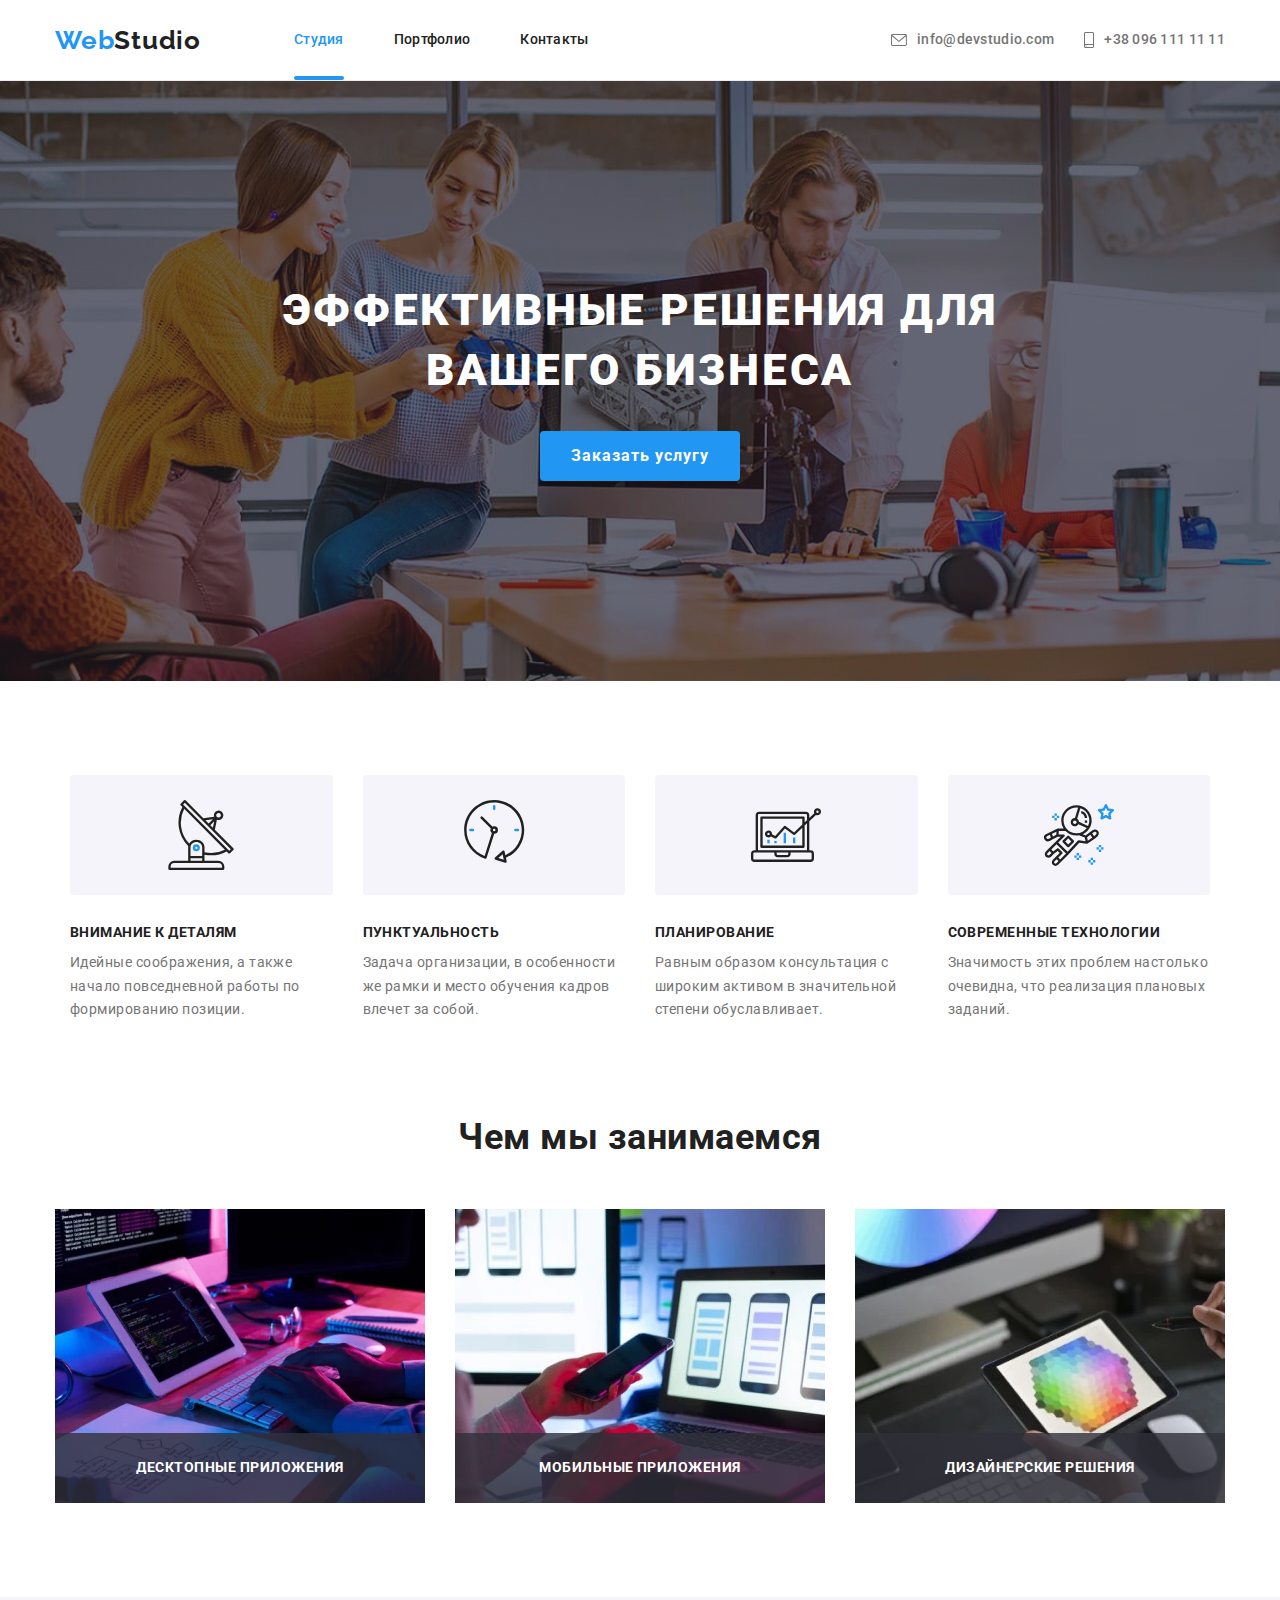
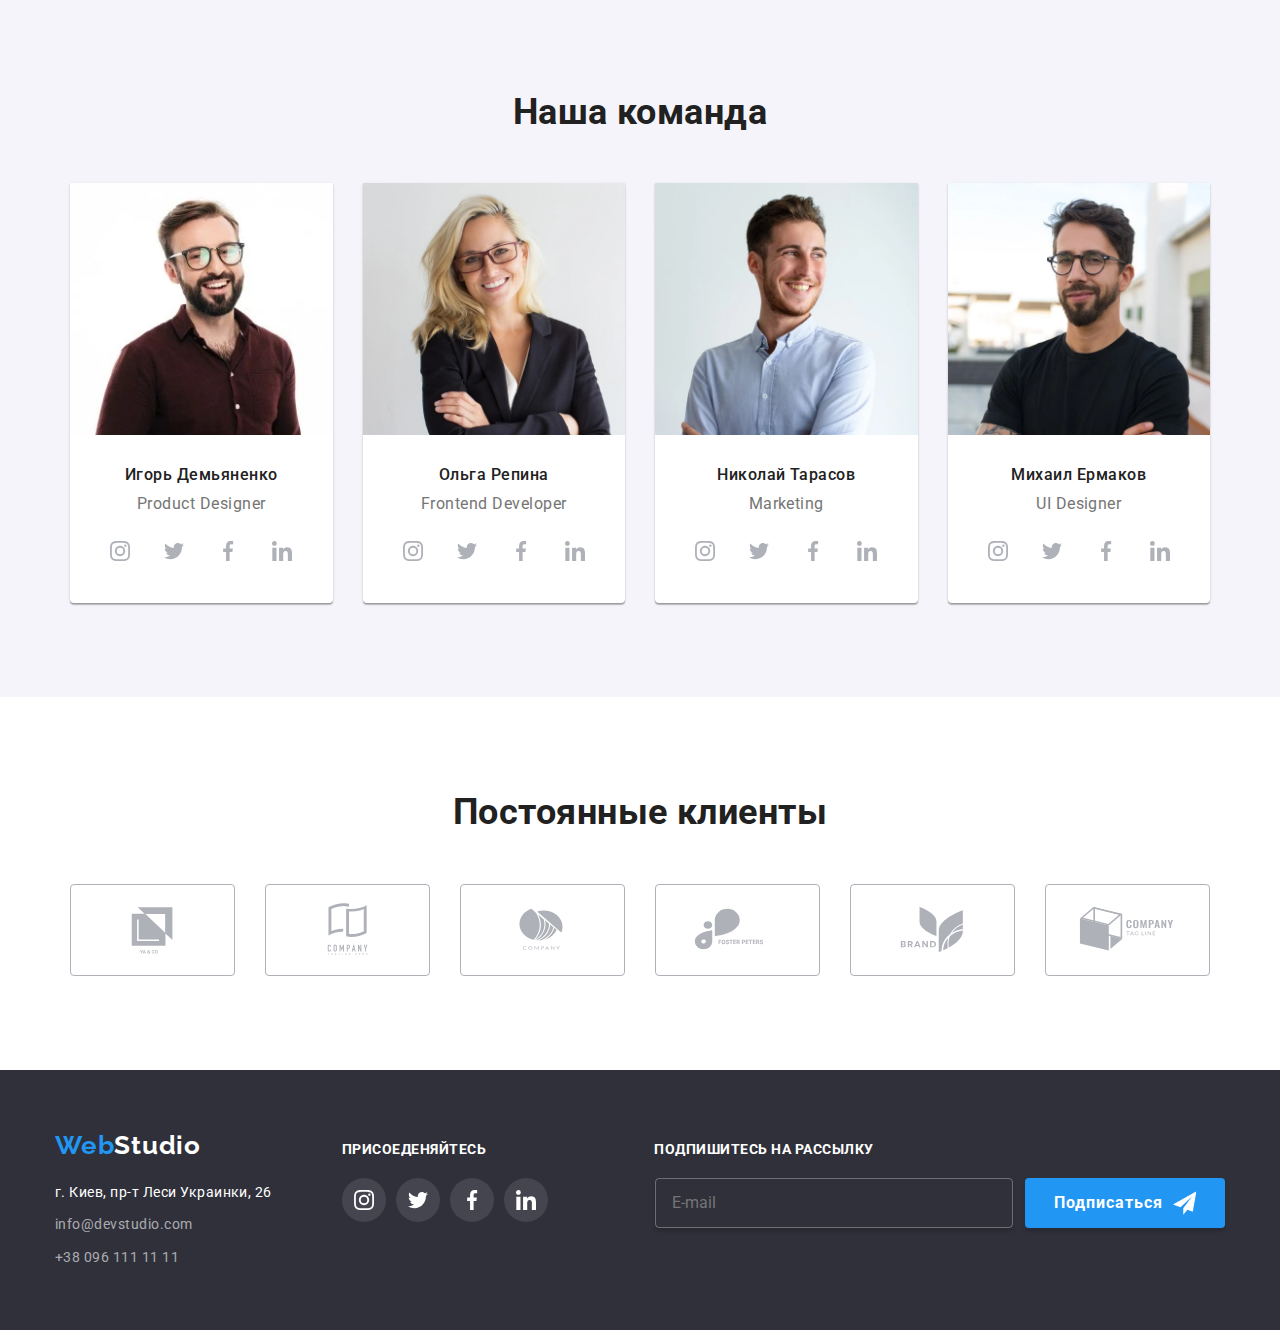
==== commit 4d9c5869: "правки sass" ====
--- a/index.html
+++ b/index.html
@@ -19,13 +19,12 @@
       referrerpolicy="no-referrer"
     />
     <link rel="stylesheet" href="./css/main.min.css" />
-    <link rel="stylesheet" href="./css/styles.css" />
   </head>
   <body data-body>
     <!-- Header -->
     <header class="header">
       <div class="header__main-nav container">
-        <a class="header__logo" href="./index.html">
+        <a class="header__logo logo" href="./index.html">
           <span class="header__logo-icon">Web</span><span class="header__logo-text">Studio</span></a
         >
         <ul class="header__nav list">
@@ -76,7 +75,9 @@
             Эффективные решения для <br />
             вашего бизнеса
           </h1>
-          <button class="hero-section__btn" type="button" data-modal-open>Заказать услугу</button>
+          <button class="hero-section__btn btn" type="button" data-modal-open>
+            Заказать услугу
+          </button>
         </div>
       </section>
       <!-- Features -->
@@ -763,7 +764,7 @@
       <div class="footer container">
         <div class="footer__box">
           <div class="footer__contacs">
-            <a class="footer__logo" href="./index.html">
+            <a class="footer__logo logo" href="./index.html">
               <span class="footer__logo-icon">Web</span
               ><span class="footer__logo-text">Studio</span></a
             >
@@ -792,7 +793,7 @@
           <!-- join us -->
           <div class="footer-socials">
             <p class="footer-socials__text">Присоеденяйтесь</p>
-            <ul class="footer-socials-list list">
+            <ul class="footer-socials__list list">
               <li class="footer-socials__item">
                 <a
                   class="footer-socials__link link"
@@ -855,7 +856,7 @@
             <label class="footer__form-label">
               <input class="footer__form-email" type="email" placeholder="E-mail" />
             </label>
-            <button class="footer__form-btn" type="submit">
+            <button class="footer__form-btn btn" type="submit">
               Подписаться
               <svg class="footer__form-icon" width="20" height="20">
                 <use href="./images/icons.svg#icon-send"></use>
@@ -922,7 +923,7 @@
             </span>
           </label>
         </form>
-        <button class="modal__btn" type="submit" disabled>Отправить</button>
+        <button class="btn" type="submit" disabled>Отправить</button>
       </div>
     </div>
     <!-- Мобильное меню -->
--- a/css/main.min.css
+++ b/css/main.min.css
@@ -1 +1 @@
-body{color:var(--primary-text-color);background-color:var(--primary-white-color);font-family:Roboto,sans-serif;letter-spacing:.03em}body.no-scroll{overflow:hidden}.container{width:100%;padding-left:15px;padding-right:15px;margin-left:auto;margin-right:auto}@media screen and (min-width: 480px){.container{max-width:480px}}@media screen and (min-width: 768px){.container{max-width:768px}}@media screen and (min-width: 1200px){.container{max-width:1200px}}.section{padding-top:60px;padding-bottom:60px}@media screen and (min-width: 1200px){.section{padding-top:94px;padding-bottom:94px}}.section-title{color:var(--primary-text-color);font-size:36px;line-height:1.16;text-align:center;margin-top:0px;margin-bottom:30px}@media screen and (min-width: 1200px){.section-title{font-size:36px;line-height:1.17;margin-bottom:50px}}.img{display:block;max-width:100%;height:auto}footer{background-color:var(--footer-bg-color)}.list{list-style:none;padding:0px;margin:0px}.link{text-decoration:none}.header{padding:10px 0;border-bottom:1px solid var(--page-header-border)}@media screen and (min-width: 768px){.header{padding:0}}.header__main-nav{display:-webkit-box;display:-ms-flexbox;display:flex;-webkit-box-align:center;-ms-flex-align:center;align-items:center}.header__nav{display:none}@media screen and (min-width: 768px){.header__nav{display:-webkit-box;display:-ms-flexbox;display:flex;-webkit-box-align:center;-ms-flex-align:center;align-items:center}}.header__nav-item:not(:last-child){margin-right:50px}.header__nav-link{font-size:14px;font-weight:500;line-height:1.14;letter-spacing:.02em;text-decoration:none;color:var(--primary-text-color);display:block;padding:32px 0px;-webkit-transition:color 250ms cubic-bezier(0.4, 0, 0.2, 1);transition:color 250ms cubic-bezier(0.4, 0, 0.2, 1)}.header__nav-link:hover,.header__nav-link:focus{color:var(--accent-color)}.header__nav-link--current{position:relative;color:var(--accent-color)}.header__nav-link--current::after{position:absolute;content:"";display:block;width:100%;height:4px;border-radius:2px;background-color:var(--accent-color);bottom:0px;left:0px}.header__contact{display:none}@media screen and (min-width: 768px){.header__contact{display:-webkit-box;display:-ms-flexbox;display:flex;-webkit-box-orient:vertical;-webkit-box-direction:normal;-ms-flex-direction:column;flex-direction:column;margin-left:auto}}.header__contact-item:not(:last-child){margin-bottom:10px}@media screen and (min-width: 1200px){.header__contact{-webkit-box-orient:horizontal;-webkit-box-direction:normal;-ms-flex-direction:row;flex-direction:row}.header__contact-item:not(:last-child){margin-bottom:0;margin-right:30px}}@media screen and (min-width: 768px){.header__contact-mail,.header__contact-tel{display:-webkit-box;display:-ms-flexbox;display:flex;-webkit-box-align:center;-ms-flex-align:center;align-items:center;color:var(--text-color);font-style:normal;font-weight:500;font-size:14px;line-height:1.14;letter-spacing:.02em;fill:currentColor;-webkit-transition:color 250ms cubic-bezier(0.4, 0, 0.2, 1);transition:color 250ms cubic-bezier(0.4, 0, 0.2, 1)}}@media screen and (min-width: 1200px){.header__contact-mail,.header__contact-tel{padding:32px 0px}}.header__contact-link:hover,.header__contact-link:focus{color:var(--accent-color)}@media screen and (min-width: 768px){.header__contact-icon{display:-webkit-inline-box;display:-ms-inline-flexbox;display:inline-flex;margin-right:8px}}@media screen and (min-width: 1200px){.header__contact-icon{margin-right:10px}}.hero-section{max-width:480px;margin-left:auto;margin-right:auto;display:-webkit-box;display:-ms-flexbox;display:flex;-webkit-box-pack:center;-ms-flex-pack:center;justify-content:center;text-align:center;padding:118px 0px;background-image:-webkit-gradient(linear, left top, right top, from(rgba(47, 48, 58, 0.4)), to(rgba(47, 48, 58, 0.4))),url("../images/hero/header_mobile@1x.jpg");background-image:linear-gradient(to right, rgba(47, 48, 58, 0.4), rgba(47, 48, 58, 0.4)),url("../images/hero/header_mobile@1x.jpg");background-color:var(--social-icon-color);background-repeat:no-repeat;background-size:cover;background-position:center}@media(min-device-pixel-ratio: 2),(-webkit-min-device-pixel-ratio: 2),(min-resolution: 192dpi),(min-resolution: 2dppx){.hero-section{background-image:-webkit-gradient(linear, left top, right top, from(rgba(47, 48, 58, 0.4)), to(rgba(47, 48, 58, 0.4))),url("../images/hero/header_mobile@2x.jpg");background-image:linear-gradient(to right, rgba(47, 48, 58, 0.4), rgba(47, 48, 58, 0.4)),url("../images/hero/header_mobile@2x.jpg")}}@media screen and (min-width: 768px){.hero-section{background-image:-webkit-gradient(linear, left top, right top, from(rgba(47, 48, 58, 0.4)), to(rgba(47, 48, 58, 0.4))),url("../images/hero/header_tablet@1x.jpg");background-image:linear-gradient(to right, rgba(47, 48, 58, 0.4), rgba(47, 48, 58, 0.4)),url("../images/hero/header_tablet@1x.jpg")}}@media screen and (min-width: 768px)and (min-device-pixel-ratio: 2),screen and (min-width: 768px)and (-webkit-min-device-pixel-ratio: 2),screen and (min-width: 768px)and (min-resolution: 192dpi),screen and (min-width: 768px)and (min-resolution: 2dppx){.hero-section{background-image:-webkit-gradient(linear, left top, right top, from(rgba(47, 48, 58, 0.4)), to(rgba(47, 48, 58, 0.4))),url("../images/hero/header_tablet@2x.jpg");background-image:linear-gradient(to right, rgba(47, 48, 58, 0.4), rgba(47, 48, 58, 0.4)),url("../images/hero/header_tablet@2x.jpg")}}@media screen and (min-width: 1200px){.hero-section{background-image:-webkit-gradient(linear, left top, right top, from(rgba(47, 48, 58, 0.4)), to(rgba(47, 48, 58, 0.4))),url("../images/hero/header_desktop@1x.jpg");background-image:linear-gradient(to right, rgba(47, 48, 58, 0.4), rgba(47, 48, 58, 0.4)),url("../images/hero/header_desktop@1x.jpg")}}@media screen and (min-width: 1200px)and (min-device-pixel-ratio: 2),screen and (min-width: 1200px)and (-webkit-min-device-pixel-ratio: 2),screen and (min-width: 1200px)and (min-resolution: 192dpi),screen and (min-width: 1200px)and (min-resolution: 2dppx){.hero-section{background-image:-webkit-gradient(linear, left top, right top, from(rgba(47, 48, 58, 0.4)), to(rgba(47, 48, 58, 0.4))),url("../images/hero/header_desktop@2x.jpg");background-image:linear-gradient(to right, rgba(47, 48, 58, 0.4), rgba(47, 48, 58, 0.4)),url("../images/hero/header_desktop@2x.jpg")}}@media screen and (min-width: 768px){.hero-section{max-width:768px}}@media screen and (min-width: 1200px){.hero-section{max-width:1600px;padding:200px 0px}}.hero-section__title{color:var(--primary-white-color);font-weight:900;font-size:26px;line-height:1.6;letter-spacing:.06em;text-transform:uppercase;margin-top:0px;margin-bottom:30px;text-align:center}@media screen and (min-width: 1200px){.hero-section__title{font-size:44px;line-height:1.36}}.hero-section__btn{font-family:inherit;font-weight:700;font-size:16px;line-height:1.88;letter-spacing:.06em;color:var(--primary-white-color);background-color:var(--accent-color);cursor:pointer;min-width:200px;min-height:50px;-webkit-box-shadow:var(--shadow-hero-btn);box-shadow:var(--shadow-hero-btn);border-radius:4px;border-color:rgba(0,0,0,0)}.hero-section__btn:hover,.hero-section__btn:focus{background-color:var(--accent-btn-bg)}.features__list{display:block}@media screen and (min-width: 768px){.features__list{display:-webkit-box;display:-ms-flexbox;display:flex;-webkit-box-pack:center;-ms-flex-pack:center;justify-content:center;-ms-flex-wrap:wrap;flex-wrap:wrap;gap:30px}}.features__wrap{display:-webkit-box;display:-ms-flexbox;display:flex;-webkit-box-pack:center;-ms-flex-pack:center;justify-content:center;-webkit-box-align:center;-ms-flex-align:center;align-items:center;height:120px;background-color:var(--filter-btn-bg-color);border-radius:4px;margin-bottom:30px}@media screen and (max-width: 767px){.features__item:not(:last-child){margin-bottom:30px}}@media screen and (min-width: 768px){.features__item{-ms-flex-preferred-size:calc((100% - 60px)/2);flex-basis:calc((100% - 60px)/2)}}@media screen and (min-width: 1200px){.features__item{-ms-flex-preferred-size:calc((100% - 120px)/4);flex-basis:calc((100% - 120px)/4)}}.features__subtitle{text-align:center;font-size:14px;line-height:1.14;text-transform:uppercase;margin-top:0px;margin-bottom:10px}@media screen and (min-width: 768px){.features__subtitle{text-align:left}}.features__text{color:var(--text-color);font-size:14px;line-height:1.71;margin-top:0px;margin-bottom:0px}.works{display:none}@media screen and (min-width: 1200px){.works{display:-webkit-box;display:-ms-flexbox;display:flex;margin-top:-94px}}.works__list{display:-webkit-box;display:-ms-flexbox;display:flex}.works__item:not(:last-child){margin-right:30px}.works__item{position:relative}.works__descr{position:absolute;display:-webkit-box;display:-ms-flexbox;display:flex;-webkit-box-align:center;-ms-flex-align:center;align-items:center;-webkit-box-pack:center;-ms-flex-pack:center;justify-content:center;width:100%;height:70px;right:0;bottom:0;background:rgba(47,48,58,.8)}.works__text{font-weight:700;font-size:14px;line-height:1.14;text-transform:uppercase;color:var(--primary-white-color);margin:0;padding:0}.teams{display:block;background-color:var(--filter-btn-bg-color)}.teams__list{display:-webkit-box;display:-ms-flexbox;display:flex;-webkit-box-orient:vertical;-webkit-box-direction:normal;-ms-flex-direction:column;flex-direction:column;gap:30px;text-align:center}@media screen and (min-width: 768px){.teams__list{-webkit-box-pack:center;-ms-flex-pack:center;justify-content:center;-webkit-box-orient:horizontal;-webkit-box-direction:normal;-ms-flex-direction:row;flex-direction:row;-ms-flex-wrap:wrap;flex-wrap:wrap}}@media screen and (min-width: 1200px){.teams__list{-ms-flex-wrap:nowrap;flex-wrap:nowrap}}.teams__wrap{padding:24px 0}@media screen and (min-width: 1200px){.teams__wrap{padding:30px 0}}.teams__item{background-color:var(--primary-white-color);-webkit-box-shadow:var(--shadow-team-container);box-shadow:var(--shadow-team-container);border-radius:0px 0px 4px 4px}@media screen and (min-width: 768px){.teams__item{-ms-flex-preferred-size:calc((100% - 60px)/2);flex-basis:calc((100% - 60px)/2)}}@media screen and (min-width: 1200px){.teams__item{-ms-flex-preferred-size:calc((100% - 120px)/4);flex-basis:calc((100% - 120px)/4)}}.teams__img{-o-object-fit:contain;object-fit:contain}@media screen and (min-width: 768px){.teams__img{width:354px}}@media screen and (min-width: 1200px){.teams__img{width:270px}}.teams__name{font-weight:500;font-style:normal;font-size:16px;line-height:1.19;padding-bottom:10px;margin-top:0px;margin-bottom:0px}.teams__text{color:var(--text-color);font-weight:400;font-style:normal;font-size:16px;line-height:1.19;padding-bottom:16px;margin-top:0px;margin-bottom:0px}.teams__socials-list{display:-webkit-box;display:-ms-flexbox;display:flex;-webkit-box-pack:center;-ms-flex-pack:center;justify-content:center;-webkit-box-align:center;-ms-flex-align:center;align-items:center;gap:10px}.teams__link{display:-webkit-inline-box;display:-ms-inline-flexbox;display:inline-flex;fill:var(--icon-color);width:44px;height:44px;padding:12px;border-radius:50%;-webkit-transition:fill 250ms cubic-bezier(0.4, 0, 0.2, 1);transition:fill 250ms cubic-bezier(0.4, 0, 0.2, 1);-webkit-transition:background-color 250ms cubic-bezier(0.4, 0, 0.2, 1);transition:background-color 250ms cubic-bezier(0.4, 0, 0.2, 1)}.teams__link:hover,.teams__link:focus{fill:var(--section-team-color);background-color:var(--accent-color)}.customers__list{display:-webkit-box;display:-ms-flexbox;display:flex;-webkit-box-pack:center;-ms-flex-pack:center;justify-content:center;-ms-flex-wrap:wrap;flex-wrap:wrap;-webkit-box-align:center;-ms-flex-align:center;align-items:center;gap:30px}.customers__item{-ms-flex-preferred-size:calc((100% - 60px)/2);flex-basis:calc((100% - 60px)/2)}@media screen and (min-width: 768px){.customers__item{-ms-flex-preferred-size:calc((100% - 90px)/3);flex-basis:calc((100% - 90px)/3)}}@media screen and (min-width: 1200px){.customers__item{-ms-flex-preferred-size:calc((100% - 180px)/6);flex-basis:calc((100% - 180px)/6)}}.customers__link{display:-webkit-box;display:-ms-flexbox;display:flex;-webkit-box-pack:center;-ms-flex-pack:center;justify-content:center;-webkit-box-align:center;-ms-flex-align:center;align-items:center;max-width:210px;height:92px;border:1px solid var(--icon-color);border-radius:4px;cursor:pointer;-webkit-transition:border 250ms cubic-bezier(0.4, 0, 0.2, 1);transition:border 250ms cubic-bezier(0.4, 0, 0.2, 1)}.customers__link:hover,.customers__link:focus{border-color:var(--accent-color)}.customers__icon{fill:var(--icon-color);-webkit-transition:fill 250ms cubic-bezier(0.4, 0, 0.2, 1);transition:fill 250ms cubic-bezier(0.4, 0, 0.2, 1)}.customers__link:hover .customers__icon,.customers__link:focus .customers__icon{fill:var(--accent-color)}.footer{display:-webkit-box;display:-ms-flexbox;display:flex;-webkit-box-orient:vertical;-webkit-box-direction:normal;-ms-flex-direction:column;flex-direction:column;padding-top:60px;padding-bottom:60px}@media screen and (min-width: 1200px){.footer{-webkit-box-orient:horizontal;-webkit-box-direction:normal;-ms-flex-direction:row;flex-direction:row;-webkit-box-align:baseline;-ms-flex-align:baseline;align-items:baseline}}.footer__box{margin-bottom:60px}@media screen and (min-width: 768px){.footer__box{display:-webkit-box;display:-ms-flexbox;display:flex;-webkit-box-pack:center;-ms-flex-pack:center;justify-content:center;-webkit-box-align:baseline;-ms-flex-align:baseline;align-items:baseline}}@media screen and (min-width: 1200px){.footer__box{margin-bottom:0;margin-right:auto}}.footer__contacs{display:-webkit-box;display:-ms-flexbox;display:flex;-webkit-box-orient:vertical;-webkit-box-direction:normal;-ms-flex-direction:column;flex-direction:column;-webkit-box-align:center;-ms-flex-align:center;align-items:center;margin-bottom:60px}@media screen and (min-width: 768px){.footer__contacs{margin-right:165px;margin-bottom:0}}@media screen and (min-width: 1200px){.footer__contacs{margin-right:70px;-webkit-box-align:start;-ms-flex-align:start;align-items:flex-start}}.footer__address{display:-webkit-box;display:-ms-flexbox;display:flex;-webkit-box-orient:vertical;-webkit-box-direction:normal;-ms-flex-direction:column;flex-direction:column;-webkit-box-align:center;-ms-flex-align:center;align-items:center;font-style:normal;font-weight:400;font-size:14px;line-height:1.71}@media screen and (min-width: 1200px){.footer__address{-webkit-box-align:start;-ms-flex-align:start;align-items:flex-start}}.footer__address-link{color:var(--primary-white-color)}.footer__address-mail,.footer__address-tel{color:var(--primary-footer-tel)}.footer__address-mail:hover,.footer__address-mail:focus{color:var(--accent-color)}.footer__address-tel:hover,.footer__address-tel:focus{color:var(--accent-color)}.footer__address-item:not(:last-child){margin-bottom:8px}@media screen and (min-width: 1200px){.footer__address-item:not(:last-child){margin-bottom:9px}}.footer__address-item{font-style:normal}.footer-socials{display:-webkit-box;display:-ms-flexbox;display:flex;-webkit-box-orient:vertical;-webkit-box-direction:normal;-ms-flex-direction:column;flex-direction:column;-webkit-box-align:center;-ms-flex-align:center;align-items:center}@media screen and (min-width: 1200px){.footer-socials{-webkit-box-align:start;-ms-flex-align:start;align-items:flex-start}}.footer-socials__text{font-weight:700;font-size:14px;line-height:1.14;text-transform:uppercase;color:var(--primary-white-color);margin:0 0 20px}.footer-socials-list{display:-webkit-box;display:-ms-flexbox;display:flex;-webkit-box-pack:center;-ms-flex-pack:center;justify-content:center;-webkit-box-align:center;-ms-flex-align:center;align-items:center;gap:10px}.footer-socials__link{display:-webkit-inline-box;display:-ms-inline-flexbox;display:inline-flex;fill:var(--primary-white-color);width:44px;height:44px;padding:12px;border-radius:50%;background-color:var(--footer-icon-bg);-webkit-transition:fill 250ms cubic-bezier(0.4, 0, 0.2, 1);transition:fill 250ms cubic-bezier(0.4, 0, 0.2, 1);-webkit-transition:background-color 250ms cubic-bezier(0.4, 0, 0.2, 1);transition:background-color 250ms cubic-bezier(0.4, 0, 0.2, 1)}.footer-socials__link:hover,.footer-socials__link:focus{fill:var(--section-team-color);background-color:var(--accent-color);-webkit-box-shadow:var(--shadow-footer-icon);box-shadow:var(--shadow-footer-icon)}.footer__subscribe{display:-webkit-box;display:-ms-flexbox;display:flex;-webkit-box-orient:vertical;-webkit-box-direction:normal;-ms-flex-direction:column;flex-direction:column;-webkit-box-align:center;-ms-flex-align:center;align-items:center}@media screen and (min-width: 1200px){.footer__subscribe{-webkit-box-align:start;-ms-flex-align:start;align-items:flex-start}}.footer__subscribe-text{font-weight:700;font-size:14px;line-height:1.14;text-align:center;text-transform:uppercase;color:var(--primary-white-color);margin:0 0 20px}@media screen and (min-width: 1200px){.footer__subscribe-text{text-align:left}}.footer__form{display:-webkit-box;display:-ms-flexbox;display:flex;-webkit-box-orient:vertical;-webkit-box-direction:normal;-ms-flex-direction:column;flex-direction:column;-webkit-box-align:center;-ms-flex-align:center;align-items:center;width:100%}@media screen and (min-width: 1200px){.footer__form{-webkit-box-orient:horizontal;-webkit-box-direction:normal;-ms-flex-direction:row;flex-direction:row}}.footer__form-label{width:100%;display:-webkit-box;display:-ms-flexbox;display:flex;-webkit-box-pack:center;-ms-flex-pack:center;justify-content:center}.footer__form-email{width:100%;height:50px;font-size:16px;line-height:1.25;padding:15px 16px;margin-bottom:20px;color:rgba(255,255,255,.6);background-color:inherit;border:1px solid rgba(255,255,255,.3);-webkit-box-shadow:0px 4px 4px rgba(0,0,0,.15);box-shadow:0px 4px 4px rgba(0,0,0,.15);border-radius:4px;outline:none}@media screen and (min-width: 768px){.footer__form-email{max-width:450px}}@media screen and (min-width: 1200px){.footer__form-email{width:358px;margin-bottom:0;margin-right:12px}}.footer__form-btn{display:-webkit-inline-box;display:-ms-inline-flexbox;display:inline-flex;-webkit-box-align:center;-ms-flex-align:center;align-items:center;text-align:center;position:relative;max-width:200px;height:50px;font-weight:700;font-size:16px;line-height:1.88;letter-spacing:.06em;padding:10px 29px;border:none;color:var(--primary-white-color);background-color:var(--accent-color);-webkit-box-shadow:0px 4px 4px rgba(0,0,0,.15);box-shadow:0px 4px 4px rgba(0,0,0,.15);border-radius:4px}.footer__form-icon{width:24px;height:24px;margin-left:10px;fill:var(--primary-white-color)}.portfolio__list{display:block}@media screen and (min-width: 768px){.portfolio__list{display:-webkit-box;display:-ms-flexbox;display:flex;-webkit-box-pack:center;-ms-flex-pack:center;justify-content:center;-ms-flex-wrap:wrap;flex-wrap:wrap;gap:30px}}@media screen and (min-width: 768px){.portfolio__list{-webkit-box-pack:start;-ms-flex-pack:start;justify-content:start}}@media screen and (max-width: 767px){.portfolio__item:not(:last-child){margin-bottom:30px}}@media screen and (min-width: 768px){.portfolio__item{-ms-flex-preferred-size:calc((100% - 60px)/2);flex-basis:calc((100% - 60px)/2);margin-bottom:0}}@media screen and (min-width: 1200px){.portfolio__item{-ms-flex-preferred-size:calc((100% - 60px)/3);flex-basis:calc((100% - 60px)/3);margin-bottom:0}}.portfolio__item:hover{-webkit-box-shadow:0px 1px 1px rgba(0,0,0,.12),0px 4px 4px rgba(0,0,0,.06),1px 4px 6px rgba(0,0,0,.16);box-shadow:0px 1px 1px rgba(0,0,0,.12),0px 4px 4px rgba(0,0,0,.06),1px 4px 6px rgba(0,0,0,.16);-webkit-transition:-webkit-box-shadow 250ms cubic-bezier(0.4, 0, 0.2, 1);transition:-webkit-box-shadow 250ms cubic-bezier(0.4, 0, 0.2, 1);transition:box-shadow 250ms cubic-bezier(0.4, 0, 0.2, 1);transition:box-shadow 250ms cubic-bezier(0.4, 0, 0.2, 1), -webkit-box-shadow 250ms cubic-bezier(0.4, 0, 0.2, 1)}.portfolio__item:hover .thumb-text{-webkit-transform:translateY(0);transform:translateY(0)}.portfolio__link{display:-webkit-box;display:-ms-flexbox;display:flex;height:100%;-webkit-box-orient:vertical;-webkit-box-direction:normal;-ms-flex-direction:column;flex-direction:column}.thumb{position:relative;overflow:hidden}.thumb-img{display:block;max-width:100%}@media screen and (min-width: 768px){.thumb-img{width:354px}}@media screen and (min-width: 1200px){.thumb-img{width:370px}}.thumb-text{position:absolute;bottom:0;width:100%;background-color:var(--accent-card-color);padding:63px 24px;font-size:18px;margin:0;color:var(--primary-white-color);line-height:1.56;-webkit-transform:translateY(101%);transform:translateY(101%);-webkit-transition:-webkit-transform 250ms cubic-bezier(0.4, 0, 0.2, 1);transition:-webkit-transform 250ms cubic-bezier(0.4, 0, 0.2, 1);transition:transform 250ms cubic-bezier(0.4, 0, 0.2, 1);transition:transform 250ms cubic-bezier(0.4, 0, 0.2, 1), -webkit-transform 250ms cubic-bezier(0.4, 0, 0.2, 1)}.description{border:1px solid var(--border-portfolio-item-color);padding:20px 10px 20px 24px;-webkit-box-flex:1;-ms-flex-positive:1;flex-grow:1}.description-title{color:var(--primary-text-color);font-style:normal;font-size:18px;line-height:2;letter-spacing:.06em;margin-bottom:4px;margin:0px}.description-text{color:var(--text-color);font-style:normal;font-weight:400;font-size:16px;line-height:1.88;margin:0px}.header__logo{font-family:Raleway,sans-serif;font-weight:700;font-size:24px;line-height:1.17;letter-spacing:.03em;text-decoration:none}@media screen and (min-width: 768px){.header__logo{margin-right:87px}}@media screen and (min-width: 1200px){.header__logo{font-size:26px;line-height:1.19;margin-right:93px}}.header__logo-icon{color:var(--accent-color)}.header__logo-text{color:var(--primary-text-color)}.footer__logo{font-family:Raleway,sans-serif;font-weight:700;font-size:26px;line-height:1.19;text-decoration:none;margin-bottom:20px}.footer__logo-icon{color:var(--accent-color)}.footer__logo-text{color:var(--primary-white-color)}.filter__list{display:-webkit-box;display:-ms-flexbox;display:flex;-ms-flex-wrap:wrap;flex-wrap:wrap;-webkit-box-pack:left;-ms-flex-pack:left;justify-content:left;margin-bottom:50px}@media screen and (min-width: 768px){.filter__list{-webkit-box-pack:center;-ms-flex-pack:center;justify-content:center;-ms-flex-wrap:nowrap;flex-wrap:nowrap;margin-bottom:30px}}.filter__item:not(:last-child){margin-right:8px;margin-bottom:15px}.filter__item{margin-bottom:15px}.filter__btn{font-family:inherit;color:var(--primary-text-color);background-color:var(--filter-btn-bg-color);font-weight:500;font-size:16px;line-height:1.62;cursor:pointer;border-radius:4px;border-color:rgba(0,0,0,0);padding:6px 22px;-webkit-transition:color 250ms cubic-bezier(0.4, 0, 0.2, 1);transition:color 250ms cubic-bezier(0.4, 0, 0.2, 1);-webkit-transition:background-color 250ms cubic-bezier(0.4, 0, 0.2, 1);transition:background-color 250ms cubic-bezier(0.4, 0, 0.2, 1)}.filter__btn:hover,.filter__btn:focus{color:var(--primary-white-color);background-color:var(--accent-color);-webkit-box-shadow:0px 3px 1px rgba(0,0,0,.1),0px 1px 2px rgba(0,0,0,.08),0px 2px 2px rgba(0,0,0,.12);box-shadow:0px 3px 1px rgba(0,0,0,.1),0px 1px 2px rgba(0,0,0,.08),0px 2px 2px rgba(0,0,0,.12)}.backdrop{position:fixed;top:0;left:0;width:100%;height:100%;padding:94px 15px 0;background-color:var(--modal-backdrop-color);opacity:1;z-index:100;-webkit-transition:opacity 250ms cubic-bezier(0.4, 0, 0.2, 1);transition:opacity 250ms cubic-bezier(0.4, 0, 0.2, 1)}.backdrop.is-hidden{opacity:0;visibility:hidden;pointer-events:none}.modal{display:-webkit-box;display:-ms-flexbox;display:flex;-webkit-box-orient:vertical;-webkit-box-direction:normal;-ms-flex-direction:column;flex-direction:column;-webkit-box-align:center;-ms-flex-align:center;align-items:center;position:absolute;top:50%;left:50%;width:100%;max-width:450px;border-radius:4px;padding:40px;background-color:var(--primary-white-color);-webkit-box-shadow:var(--shadow-modal-window);box-shadow:var(--shadow-modal-window);-webkit-transform:translate(-50%, -50%) scale(1);transform:translate(-50%, -50%) scale(1);-webkit-transition:250ms cubic-bezier(0.4, 0, 0.2, 1);transition:250ms cubic-bezier(0.4, 0, 0.2, 1)}.backdrop.is-hidden .modal{-webkit-transform:translate(-50%, -50%) scale(0.1);transform:translate(-50%, -50%) scale(0.1)}@media screen and (min-width: 1200px){.modal{max-width:528px}}.modal__close-btn{position:absolute;top:0;right:0;display:-webkit-box;display:-ms-flexbox;display:flex;-webkit-box-pack:center;-ms-flex-pack:center;justify-content:center;-webkit-box-align:center;-ms-flex-align:center;align-items:center;width:30px;height:30px;margin-top:8px;margin-right:8px;border-radius:50px;cursor:pointer;fill:var(--primary-text-color);background-color:rgba(0,0,0,0);border:var(--modal-close-border-color);-webkit-transition:fill 250ms cubic-bezier(0.4, 0, 0.2, 1);transition:fill 250ms cubic-bezier(0.4, 0, 0.2, 1)}.modal__close-btn:hover,.modal__close-btn:focus{fill:var(--accent-color)}.modal__title{margin:0px 0px 12px 0px;padding:0;font-size:20px;line-height:1.15;text-align:center;letter-spacing:.03em;color:var(--primary-text-color)}.modal__form-label{display:block;position:relative}.modal__lable-title{display:block;margin-top:10px;font-size:12px;line-height:1.16;letter-spacing:.01em;color:#757575}.modal__input{padding-top:12px;padding-bottom:12px;padding-left:42px;margin-top:4px;width:100%;height:40px;cursor:pointer;outline:rgba(0,0,0,0);border-color:var(--footer-icon-bg);border:1px solid rgba(33,33,33,.2);border-radius:4px;-webkit-transition:border 250ms cubic-bezier(0.4, 0, 0.2, 1);transition:border 250ms cubic-bezier(0.4, 0, 0.2, 1)}.modal__input:hover,.modal__input:focus{border:1px solid var(--accent-color)}.modal__input-icon{position:absolute;display:inline-block;top:50%;left:0%;margin-left:12px;fill:var(--primary-text-color);-webkit-transition:fill 250ms cubic-bezier(0.4, 0, 0.2, 1);transition:fill 250ms cubic-bezier(0.4, 0, 0.2, 1)}.modal__input:hover+.modal__input-icon,.modal__input:focus+.modal__input-icon{fill:var(--accent-color)}.modal__form-feedback{width:100%;margin-bottom:20px}.modal__textarea::-webkit-input-placeholder{color:rgba(117,117,117,.5)}.modal__textarea::-moz-placeholder{color:rgba(117,117,117,.5)}.modal__textarea:-ms-input-placeholder{color:rgba(117,117,117,.5)}.modal__textarea::-ms-input-placeholder{color:rgba(117,117,117,.5)}.modal__textarea::placeholder{color:rgba(117,117,117,.5)}.modal__textarea{margin-top:4px;padding:12px 16px;width:100%;height:120px;font-size:14px;line-height:1.14;letter-spacing:.01em;outline:rgba(0,0,0,0);border:1px solid rgba(33,33,33,.2);border-radius:4px;resize:none;-webkit-transition:border 250ms cubic-bezier(0.4, 0, 0.2, 1);transition:border 250ms cubic-bezier(0.4, 0, 0.2, 1)}.modal__textarea:hover,.modal__textarea:focus{border:1px solid #2196f3}.modal__checkbox{display:-webkit-box;display:-ms-flexbox;display:flex;-webkit-box-pack:center;-ms-flex-pack:center;justify-content:center;-webkit-box-align:center;-ms-flex-align:center;align-items:center;width:100%;margin-top:20px;font-size:14px;line-height:1.71;letter-spacing:.03em}.modal__checkbox-input:checked+.modal__checkbox-img>.modal__checkbox-icon{fill:var(--primary-white-color)}.modal__checkbox-img{display:-webkit-inline-box;display:-ms-inline-flexbox;display:inline-flex;-webkit-box-align:center;-ms-flex-align:center;align-items:center;-webkit-box-pack:center;-ms-flex-pack:center;justify-content:center;width:16px;height:15px;border-radius:2px;outline:2px solid #212121;outline-offset:-2px;-webkit-transition:outline-color 250ms cubic-bezier(0.4, 0, 0.2, 1);transition:outline-color 250ms cubic-bezier(0.4, 0, 0.2, 1);-webkit-transition:background-color 250ms cubic-bezier(0.4, 0, 0.2, 1);transition:background-color 250ms cubic-bezier(0.4, 0, 0.2, 1)}.modal__checkbox-input:checked+.modal__checkbox-img{outline-color:var(--accent-color);background-color:var(--accent-color)}.modal__checkbox-icon{fill:rgba(0,0,0,0)}.modal__checkbox-text{margin-left:8px;font-size:14px;line-height:1.71;letter-spacing:.03em;color:var(--text-color)}.modal__user-agree{color:var(--accent-color)}.modal__btn{font-family:inherit;font-weight:700;font-size:16px;line-height:1.88;letter-spacing:.06em;color:var(--primary-white-color);background-color:var(--accent-color);cursor:pointer;width:200px;height:50px;margin-top:30px;-webkit-box-shadow:var(--shadow-hero-btn);box-shadow:var(--shadow-hero-btn);border-radius:4px;border-color:rgba(0,0,0,0)}.mobile__menu-btn{z-index:10;width:40px;height:40px;margin-left:auto;padding:0;display:-webkit-inline-box;display:-ms-inline-flexbox;display:inline-flex;-webkit-box-pack:center;-ms-flex-pack:center;justify-content:center;-webkit-box-align:center;-ms-flex-align:center;align-items:center;background-color:rgba(0,0,0,0);border:none;cursor:pointer}@media screen and (min-width: 768px){.mobile__menu-btn{display:none}}.mobile__menu-icon-menu{opacity:1;-webkit-transition:250ms;transition:250ms;fill:var(--primary-text-color)}.mobile__menu-btn.is-open .mobile__menu-icon-menu{opacity:0}.mobile__menu-icon-close{opacity:0;fill:var(--primary-text-color);-webkit-transition:250ms;transition:250ms}.mobile__menu-btn.is-open .mobile__menu-icon-close{opacity:1}.mobile__menu-btn:hover .mobile__menu-icon-menu,.mobile__menu-btn:focus .mobile__menu-icon-menu{fill:var(--accent-color)}.mobile__menu-btn:hover .mobile__menu-icon-close,.mobile__menu-btn:focus .mobile__menu-icon-close{fill:var(--accent-color)}.mobile-menu{z-index:1;position:fixed;top:0;left:0;width:100vw;height:100vh;padding:48px 40px;display:-webkit-box;display:-ms-flexbox;display:flex;-webkit-box-orient:vertical;-webkit-box-direction:normal;-ms-flex-direction:column;flex-direction:column;background:#fff;-webkit-box-shadow:0px 4px 8px rgba(0,0,0,.04),0px 2px 4px rgba(0,0,0,.08),0px 1px 3px rgba(0,0,0,.16);box-shadow:0px 4px 8px rgba(0,0,0,.04),0px 2px 4px rgba(0,0,0,.08),0px 1px 3px rgba(0,0,0,.16);opacity:0;visibility:hidden;pointer-events:none;-webkit-transition:-webkit-transform 250ms;transition:-webkit-transform 250ms;transition:transform 250ms;transition:transform 250ms, -webkit-transform 250ms;-webkit-transform:translateY(-100%);transform:translateY(-100%);-webkit-transition:visibility 250ms cubic-bezier(0.4, 0, 0.2, 1);transition:visibility 250ms cubic-bezier(0.4, 0, 0.2, 1);-webkit-transition:opacity 250ms cubic-bezier(0.4, 0, 0.2, 1);transition:opacity 250ms cubic-bezier(0.4, 0, 0.2, 1)}.mobile-menu.is-open{opacity:1;visibility:visible;pointer-events:initial;-webkit-transform:translateY(0);transform:translateY(0)}@media screen and (min-width: 768px){.mobile-menu{display:none}}.mobile__menu-nav{margin-bottom:auto}.mobile__menu-nav-item:not(:last-child){margin-bottom:32px}.mobile__menu-link{font-weight:500;font-size:40px;line-height:1.17;letter-spacing:.02em;color:var(--primary-text-color)}.mobile__menu-link--current{color:var(--accent-color)}.mobile__menu-contacts{margin-bottom:64px}.mobile__menu-contacts-item:not(:last-child){margin-bottom:32px}.mobile__menu-tel{font-weight:500;font-size:34px;line-height:1.17;letter-spacing:.02em;color:var(--accent-color)}.mobile__menu-mail{font-weight:500;font-size:24px;line-height:1.16;letter-spacing:.02em;color:var(--text-color)}.mobile__menu-socials-list{display:-webkit-box;display:-ms-flexbox;display:flex;-ms-flex-wrap:wrap;flex-wrap:wrap;-webkit-box-align:center;-ms-flex-align:center;align-items:center;gap:10px;font-weight:500;font-size:18px;line-height:1.22;letter-spacing:.02em}.mobile__menu-socials-link{color:var(--accent-color)}.mobile__menu-socials-item:not(:last-child) .mobile__menu-socials-link{padding-right:10px;border-right:1px solid rgba(33,33,33,.2)}.visually-hidden{position:absolute;width:1px;height:1px;margin:-1px;border:0;padding:0;white-space:nowrap;-webkit-clip-path:inset(100%);clip-path:inset(100%);clip:rect(0 0 0 0);overflow:hidden}/*# sourceMappingURL=main.min.css.map */+:root{--primary-text-color: #212121;--text-color: #757575;--accent-color: #2196f3;--accent-btn-bg: #188CE8;--accent-card-color: rgba(33, 150, 243, 0.9);--primary-white-color: #ffffff;--filter-btn-bg-color: #f5f4fa;--footer-bg-color: #2f303a;--page-header-border: #ececec;--primary-footer-tel: rgba(255, 255, 255, 0.6);--section-team-color: #f5f4fa;--border-portfolio-item-color: #eeeeee;--icon-color: #afb1b8;--footer-icon-bg: #44454e;--modal-backdrop-color: rgba(0, 0, 0, 0.2);--modal-close-border-color: 1px solid rgba(0, 0, 0, 0.1);--modal-feedback-color: rgba(117, 117, 117, 0.5);--shadow-team-container: 0px 1px 3px rgba(0, 0, 0, 0.12), 0px 1px 1px rgba(0, 0, 0, 0.14), 0px 2px 1px rgba(0, 0, 0, 0.2);--shadow-btn: 0px 4px 4px rgba(0, 0, 0, 0.15);--shadow-footer-icon: 0px 4px 4px rgba(0, 0, 0, 0.25);--shadow-modal-window: 0px 1px 3px rgba(0, 0, 0, 0.12), 0px 1px 1px rgba(0, 0, 0, 0.14), 0px 2px 1px rgba(0, 0, 0, 0.2)}body{color:var(--primary-text-color);background-color:var(--primary-white-color);font-family:Roboto,sans-serif;letter-spacing:.03em}body.no-scroll{overflow:hidden}.container{width:100%;padding-left:15px;padding-right:15px;margin-left:auto;margin-right:auto}@media screen and (min-width: 480px){.container{max-width:480px}}@media screen and (min-width: 768px){.container{max-width:768px}}@media screen and (min-width: 1200px){.container{max-width:1200px}}.section{padding-top:60px;padding-bottom:60px}@media screen and (min-width: 1200px){.section{padding-top:94px;padding-bottom:94px}}.section-title{color:var(--primary-text-color);font-size:36px;line-height:1.16;text-align:center;margin-top:0px;margin-bottom:30px}@media screen and (min-width: 1200px){.section-title{font-size:36px;line-height:1.17;margin-bottom:50px}}.img{display:block;max-width:100%;height:auto}footer{background-color:var(--footer-bg-color)}.list{list-style:none;padding:0px;margin:0px}.link{text-decoration:none}.header{padding:10px 0;border-bottom:1px solid var(--page-header-border)}@media screen and (min-width: 768px){.header{padding:0}}.header__main-nav{display:-webkit-box;display:-ms-flexbox;display:flex;-webkit-box-align:center;-ms-flex-align:center;align-items:center}.header__nav{display:none}@media screen and (min-width: 768px){.header__nav{display:-webkit-box;display:-ms-flexbox;display:flex;-webkit-box-align:center;-ms-flex-align:center;align-items:center}}.header__nav-item:not(:last-child){margin-right:50px}.header__nav-link{font-size:14px;font-weight:500;line-height:1.14;letter-spacing:.02em;text-decoration:none;color:var(--primary-text-color);display:block;padding:32px 0px;-webkit-transition:color 250ms cubic-bezier(0.4, 0, 0.2, 1);transition:color 250ms cubic-bezier(0.4, 0, 0.2, 1)}.header__nav-link:hover,.header__nav-link:focus{color:var(--accent-color)}.header__nav-link--current{position:relative;color:var(--accent-color)}.header__nav-link--current::after{position:absolute;content:"";display:block;width:100%;height:4px;border-radius:2px;background-color:var(--accent-color);bottom:0px;left:0px}.header__contact{display:none}@media screen and (min-width: 768px){.header__contact{display:-webkit-box;display:-ms-flexbox;display:flex;-webkit-box-orient:vertical;-webkit-box-direction:normal;-ms-flex-direction:column;flex-direction:column;margin-left:auto}}.header__contact-item:not(:last-child){margin-bottom:10px}@media screen and (min-width: 1200px){.header__contact{-webkit-box-orient:horizontal;-webkit-box-direction:normal;-ms-flex-direction:row;flex-direction:row}.header__contact-item:not(:last-child){margin-bottom:0;margin-right:30px}}@media screen and (min-width: 768px){.header__contact-mail,.header__contact-tel{display:-webkit-box;display:-ms-flexbox;display:flex;-webkit-box-align:center;-ms-flex-align:center;align-items:center;color:var(--text-color);font-style:normal;font-weight:500;font-size:14px;line-height:1.14;letter-spacing:.02em;fill:currentColor;-webkit-transition:color 250ms cubic-bezier(0.4, 0, 0.2, 1);transition:color 250ms cubic-bezier(0.4, 0, 0.2, 1)}}@media screen and (min-width: 1200px){.header__contact-mail,.header__contact-tel{padding:32px 0px}}.header__contact-link:hover,.header__contact-link:focus{color:var(--accent-color)}@media screen and (min-width: 768px){.header__contact-icon{display:-webkit-inline-box;display:-ms-inline-flexbox;display:inline-flex;margin-right:8px}}@media screen and (min-width: 1200px){.header__contact-icon{margin-right:10px}}.hero-section{max-width:480px;margin-left:auto;margin-right:auto;display:-webkit-box;display:-ms-flexbox;display:flex;-webkit-box-pack:center;-ms-flex-pack:center;justify-content:center;text-align:center;padding:118px 0px;background-image:-webkit-gradient(linear, left top, right top, from(rgba(47, 48, 58, 0.4)), to(rgba(47, 48, 58, 0.4))),url("../images/hero/header_mobile@1x.jpg");background-image:linear-gradient(to right, rgba(47, 48, 58, 0.4), rgba(47, 48, 58, 0.4)),url("../images/hero/header_mobile@1x.jpg");background-color:var(--social-icon-color);background-repeat:no-repeat;background-size:cover;background-position:center}@media(min-device-pixel-ratio: 2),(-webkit-min-device-pixel-ratio: 2),(min-resolution: 192dpi),(min-resolution: 2dppx){.hero-section{background-image:-webkit-gradient(linear, left top, right top, from(rgba(47, 48, 58, 0.4)), to(rgba(47, 48, 58, 0.4))),url("../images/hero/header_mobile@2x.jpg");background-image:linear-gradient(to right, rgba(47, 48, 58, 0.4), rgba(47, 48, 58, 0.4)),url("../images/hero/header_mobile@2x.jpg")}}@media screen and (min-width: 768px){.hero-section{background-image:-webkit-gradient(linear, left top, right top, from(rgba(47, 48, 58, 0.4)), to(rgba(47, 48, 58, 0.4))),url("../images/hero/header_tablet@1x.jpg");background-image:linear-gradient(to right, rgba(47, 48, 58, 0.4), rgba(47, 48, 58, 0.4)),url("../images/hero/header_tablet@1x.jpg")}}@media screen and (min-width: 768px)and (min-device-pixel-ratio: 2),screen and (min-width: 768px)and (-webkit-min-device-pixel-ratio: 2),screen and (min-width: 768px)and (min-resolution: 192dpi),screen and (min-width: 768px)and (min-resolution: 2dppx){.hero-section{background-image:-webkit-gradient(linear, left top, right top, from(rgba(47, 48, 58, 0.4)), to(rgba(47, 48, 58, 0.4))),url("../images/hero/header_tablet@2x.jpg");background-image:linear-gradient(to right, rgba(47, 48, 58, 0.4), rgba(47, 48, 58, 0.4)),url("../images/hero/header_tablet@2x.jpg")}}@media screen and (min-width: 1200px){.hero-section{background-image:-webkit-gradient(linear, left top, right top, from(rgba(47, 48, 58, 0.4)), to(rgba(47, 48, 58, 0.4))),url("../images/hero/header_desktop@1x.jpg");background-image:linear-gradient(to right, rgba(47, 48, 58, 0.4), rgba(47, 48, 58, 0.4)),url("../images/hero/header_desktop@1x.jpg")}}@media screen and (min-width: 1200px)and (min-device-pixel-ratio: 2),screen and (min-width: 1200px)and (-webkit-min-device-pixel-ratio: 2),screen and (min-width: 1200px)and (min-resolution: 192dpi),screen and (min-width: 1200px)and (min-resolution: 2dppx){.hero-section{background-image:-webkit-gradient(linear, left top, right top, from(rgba(47, 48, 58, 0.4)), to(rgba(47, 48, 58, 0.4))),url("../images/hero/header_desktop@2x.jpg");background-image:linear-gradient(to right, rgba(47, 48, 58, 0.4), rgba(47, 48, 58, 0.4)),url("../images/hero/header_desktop@2x.jpg")}}@media screen and (min-width: 768px){.hero-section{max-width:768px}}@media screen and (min-width: 1200px){.hero-section{max-width:1600px;padding:200px 0px}}.hero-section__title{color:var(--primary-white-color);font-weight:900;font-size:26px;line-height:1.6;letter-spacing:.06em;text-transform:uppercase;margin-top:0px;margin-bottom:30px;text-align:center}@media screen and (min-width: 1200px){.hero-section__title{font-size:44px;line-height:1.36}}.features__list{display:block}@media screen and (min-width: 768px){.features__list{display:-webkit-box;display:-ms-flexbox;display:flex;-webkit-box-pack:center;-ms-flex-pack:center;justify-content:center;-ms-flex-wrap:wrap;flex-wrap:wrap;gap:30px}}.features__wrap{display:-webkit-box;display:-ms-flexbox;display:flex;-webkit-box-pack:center;-ms-flex-pack:center;justify-content:center;-webkit-box-align:center;-ms-flex-align:center;align-items:center;height:120px;background-color:var(--filter-btn-bg-color);border-radius:4px;margin-bottom:30px}@media screen and (max-width: 767px){.features__item:not(:last-child){margin-bottom:30px}}@media screen and (min-width: 768px){.features__item{-ms-flex-preferred-size:calc((100% - 60px)/2);flex-basis:calc((100% - 60px)/2)}}@media screen and (min-width: 1200px){.features__item{-ms-flex-preferred-size:calc((100% - 120px)/4);flex-basis:calc((100% - 120px)/4)}}.features__subtitle{text-align:center;font-size:14px;line-height:1.14;text-transform:uppercase;margin-top:0px;margin-bottom:10px}@media screen and (min-width: 768px){.features__subtitle{text-align:left}}.features__text{color:var(--text-color);font-size:14px;line-height:1.71;margin-top:0px;margin-bottom:0px}.works{display:none}@media screen and (min-width: 1200px){.works{display:-webkit-box;display:-ms-flexbox;display:flex;margin-top:-94px}}.works__list{display:-webkit-box;display:-ms-flexbox;display:flex}.works__item:not(:last-child){margin-right:30px}.works__item{position:relative}.works__descr{position:absolute;display:-webkit-box;display:-ms-flexbox;display:flex;-webkit-box-align:center;-ms-flex-align:center;align-items:center;-webkit-box-pack:center;-ms-flex-pack:center;justify-content:center;width:100%;height:70px;right:0;bottom:0;background:rgba(47,48,58,.8)}.works__text{font-weight:700;font-size:14px;line-height:1.14;text-transform:uppercase;color:var(--primary-white-color);margin:0;padding:0}.teams{display:block;background-color:var(--filter-btn-bg-color)}.teams__list{display:-webkit-box;display:-ms-flexbox;display:flex;-webkit-box-orient:vertical;-webkit-box-direction:normal;-ms-flex-direction:column;flex-direction:column;gap:30px;text-align:center}@media screen and (min-width: 768px){.teams__list{-webkit-box-pack:center;-ms-flex-pack:center;justify-content:center;-webkit-box-orient:horizontal;-webkit-box-direction:normal;-ms-flex-direction:row;flex-direction:row;-ms-flex-wrap:wrap;flex-wrap:wrap}}@media screen and (min-width: 1200px){.teams__list{-ms-flex-wrap:nowrap;flex-wrap:nowrap}}.teams__wrap{padding:24px 0}@media screen and (min-width: 1200px){.teams__wrap{padding:30px 0}}.teams__item{background-color:var(--primary-white-color);-webkit-box-shadow:var(--shadow-team-container);box-shadow:var(--shadow-team-container);border-radius:0px 0px 4px 4px}@media screen and (min-width: 768px){.teams__item{-ms-flex-preferred-size:calc((100% - 60px)/2);flex-basis:calc((100% - 60px)/2)}}@media screen and (min-width: 1200px){.teams__item{-ms-flex-preferred-size:calc((100% - 120px)/4);flex-basis:calc((100% - 120px)/4)}}.teams__img{-o-object-fit:contain;object-fit:contain}@media screen and (min-width: 768px){.teams__img{width:354px}}@media screen and (min-width: 1200px){.teams__img{width:270px}}.teams__name{font-weight:500;font-style:normal;font-size:16px;line-height:1.19;padding-bottom:10px;margin-top:0px;margin-bottom:0px}.teams__text{color:var(--text-color);font-weight:400;font-style:normal;font-size:16px;line-height:1.19;padding-bottom:16px;margin-top:0px;margin-bottom:0px}.teams__socials-list{display:-webkit-box;display:-ms-flexbox;display:flex;-webkit-box-pack:center;-ms-flex-pack:center;justify-content:center;-webkit-box-align:center;-ms-flex-align:center;align-items:center;gap:10px}.teams__link{display:-webkit-inline-box;display:-ms-inline-flexbox;display:inline-flex;fill:var(--icon-color);width:44px;height:44px;padding:12px;border-radius:50%;-webkit-transition:fill 250ms cubic-bezier(0.4, 0, 0.2, 1);transition:fill 250ms cubic-bezier(0.4, 0, 0.2, 1);-webkit-transition:background-color 250ms cubic-bezier(0.4, 0, 0.2, 1);transition:background-color 250ms cubic-bezier(0.4, 0, 0.2, 1)}.teams__link:hover,.teams__link:focus{fill:var(--section-team-color);background-color:var(--accent-color)}.customers__list{display:-webkit-box;display:-ms-flexbox;display:flex;-webkit-box-pack:center;-ms-flex-pack:center;justify-content:center;-ms-flex-wrap:wrap;flex-wrap:wrap;-webkit-box-align:center;-ms-flex-align:center;align-items:center;gap:30px}.customers__item{-ms-flex-preferred-size:calc((100% - 60px)/2);flex-basis:calc((100% - 60px)/2)}@media screen and (min-width: 768px){.customers__item{-ms-flex-preferred-size:calc((100% - 90px)/3);flex-basis:calc((100% - 90px)/3)}}@media screen and (min-width: 1200px){.customers__item{-ms-flex-preferred-size:calc((100% - 180px)/6);flex-basis:calc((100% - 180px)/6)}}.customers__link{display:-webkit-box;display:-ms-flexbox;display:flex;-webkit-box-pack:center;-ms-flex-pack:center;justify-content:center;-webkit-box-align:center;-ms-flex-align:center;align-items:center;max-width:210px;height:92px;border:1px solid var(--icon-color);border-radius:4px;cursor:pointer;-webkit-transition:border 250ms cubic-bezier(0.4, 0, 0.2, 1);transition:border 250ms cubic-bezier(0.4, 0, 0.2, 1)}.customers__link:hover,.customers__link:focus{border-color:var(--accent-color)}.customers__icon{fill:var(--icon-color);-webkit-transition:fill 250ms cubic-bezier(0.4, 0, 0.2, 1);transition:fill 250ms cubic-bezier(0.4, 0, 0.2, 1)}.customers__link:hover .customers__icon,.customers__link:focus .customers__icon{fill:var(--accent-color)}.footer{display:-webkit-box;display:-ms-flexbox;display:flex;-webkit-box-orient:vertical;-webkit-box-direction:normal;-ms-flex-direction:column;flex-direction:column;padding-top:60px;padding-bottom:60px}@media screen and (min-width: 1200px){.footer{-webkit-box-orient:horizontal;-webkit-box-direction:normal;-ms-flex-direction:row;flex-direction:row;-webkit-box-align:baseline;-ms-flex-align:baseline;align-items:baseline}}.footer__box{margin-bottom:60px}@media screen and (min-width: 768px){.footer__box{display:-webkit-box;display:-ms-flexbox;display:flex;-webkit-box-pack:center;-ms-flex-pack:center;justify-content:center;-webkit-box-align:baseline;-ms-flex-align:baseline;align-items:baseline}}@media screen and (min-width: 1200px){.footer__box{margin-bottom:0;margin-right:auto}}.footer__contacs{display:-webkit-box;display:-ms-flexbox;display:flex;-webkit-box-orient:vertical;-webkit-box-direction:normal;-ms-flex-direction:column;flex-direction:column;-webkit-box-align:center;-ms-flex-align:center;align-items:center;margin-bottom:60px}@media screen and (min-width: 768px){.footer__contacs{margin-right:165px;margin-bottom:0}}@media screen and (min-width: 1200px){.footer__contacs{margin-right:70px;-webkit-box-align:start;-ms-flex-align:start;align-items:flex-start}}.footer__address{display:-webkit-box;display:-ms-flexbox;display:flex;-webkit-box-orient:vertical;-webkit-box-direction:normal;-ms-flex-direction:column;flex-direction:column;-webkit-box-align:center;-ms-flex-align:center;align-items:center;font-style:normal;font-weight:400;font-size:14px;line-height:1.71}@media screen and (min-width: 1200px){.footer__address{-webkit-box-align:start;-ms-flex-align:start;align-items:flex-start}}.footer__address-link{color:var(--primary-white-color)}.footer__address-mail,.footer__address-tel{color:var(--primary-footer-tel)}.footer__address-mail:hover,.footer__address-mail:focus,.footer__address-tel:hover,.footer__address-tel:focus{color:var(--accent-color)}.footer__address-item{font-style:normal}.footer__address-item:not(:last-child){margin-bottom:8px}@media screen and (min-width: 1200px){.footer__address-item:not(:last-child){margin-bottom:9px}}.footer-socials{display:-webkit-box;display:-ms-flexbox;display:flex;-webkit-box-orient:vertical;-webkit-box-direction:normal;-ms-flex-direction:column;flex-direction:column;-webkit-box-align:center;-ms-flex-align:center;align-items:center}@media screen and (min-width: 1200px){.footer-socials{-webkit-box-align:start;-ms-flex-align:start;align-items:flex-start}}.footer-socials__text{font-weight:700;font-size:14px;line-height:1.14;text-transform:uppercase;color:var(--primary-white-color);margin:0 0 20px}.footer-socials__list{display:-webkit-box;display:-ms-flexbox;display:flex;-webkit-box-pack:center;-ms-flex-pack:center;justify-content:center;-webkit-box-align:center;-ms-flex-align:center;align-items:center;gap:10px}.footer-socials__link{display:-webkit-inline-box;display:-ms-inline-flexbox;display:inline-flex;fill:var(--primary-white-color);width:44px;height:44px;padding:12px;border-radius:50%;background-color:var(--footer-icon-bg);-webkit-transition:fill 250ms cubic-bezier(0.4, 0, 0.2, 1);transition:fill 250ms cubic-bezier(0.4, 0, 0.2, 1);-webkit-transition:background-color 250ms cubic-bezier(0.4, 0, 0.2, 1);transition:background-color 250ms cubic-bezier(0.4, 0, 0.2, 1)}.footer-socials__link:hover,.footer-socials__link:focus{fill:var(--section-team-color);background-color:var(--accent-color);-webkit-box-shadow:var(--shadow-footer-icon);box-shadow:var(--shadow-footer-icon)}.footer__subscribe{display:-webkit-box;display:-ms-flexbox;display:flex;-webkit-box-orient:vertical;-webkit-box-direction:normal;-ms-flex-direction:column;flex-direction:column;-webkit-box-align:center;-ms-flex-align:center;align-items:center}@media screen and (min-width: 1200px){.footer__subscribe{-webkit-box-align:start;-ms-flex-align:start;align-items:flex-start}}.footer__subscribe-text{font-weight:700;font-size:14px;line-height:1.14;text-align:center;text-transform:uppercase;color:var(--primary-white-color);margin:0 0 20px}@media screen and (min-width: 1200px){.footer__subscribe-text{text-align:left}}.footer__form{display:-webkit-box;display:-ms-flexbox;display:flex;-webkit-box-orient:vertical;-webkit-box-direction:normal;-ms-flex-direction:column;flex-direction:column;-webkit-box-align:center;-ms-flex-align:center;align-items:center;width:100%}@media screen and (min-width: 1200px){.footer__form{-webkit-box-orient:horizontal;-webkit-box-direction:normal;-ms-flex-direction:row;flex-direction:row}}.footer__form-label{width:100%;display:-webkit-box;display:-ms-flexbox;display:flex;-webkit-box-pack:center;-ms-flex-pack:center;justify-content:center}.footer__form-email{width:100%;height:50px;font-size:16px;line-height:1.25;padding:15px 16px;margin-bottom:20px;color:rgba(255,255,255,.6);background-color:inherit;border:1px solid rgba(255,255,255,.3);-webkit-box-shadow:0px 4px 4px rgba(0,0,0,.15);box-shadow:0px 4px 4px rgba(0,0,0,.15);border-radius:4px;outline:none}@media screen and (min-width: 768px){.footer__form-email{max-width:450px}}@media screen and (min-width: 1200px){.footer__form-email{width:358px;margin-bottom:0;margin-right:12px}}.footer__form-email:focus{border:1px solid var(--accent-color)}.footer__form-icon{width:24px;height:24px;margin-left:10px;fill:var(--primary-white-color)}.portfolio__list{display:block}@media screen and (min-width: 768px){.portfolio__list{display:-webkit-box;display:-ms-flexbox;display:flex;-webkit-box-pack:center;-ms-flex-pack:center;justify-content:center;-ms-flex-wrap:wrap;flex-wrap:wrap;gap:30px}}@media screen and (min-width: 768px){.portfolio__list{-webkit-box-pack:start;-ms-flex-pack:start;justify-content:start}}@media screen and (max-width: 767px){.portfolio__item:not(:last-child){margin-bottom:30px}}@media screen and (min-width: 768px){.portfolio__item{-ms-flex-preferred-size:calc((100% - 60px)/2);flex-basis:calc((100% - 60px)/2);margin-bottom:0}}@media screen and (min-width: 1200px){.portfolio__item{-ms-flex-preferred-size:calc((100% - 60px)/3);flex-basis:calc((100% - 60px)/3);margin-bottom:0}}.portfolio__item:hover{-webkit-box-shadow:0px 1px 1px rgba(0,0,0,.12),0px 4px 4px rgba(0,0,0,.06),1px 4px 6px rgba(0,0,0,.16);box-shadow:0px 1px 1px rgba(0,0,0,.12),0px 4px 4px rgba(0,0,0,.06),1px 4px 6px rgba(0,0,0,.16);-webkit-transition:-webkit-box-shadow 250ms cubic-bezier(0.4, 0, 0.2, 1);transition:-webkit-box-shadow 250ms cubic-bezier(0.4, 0, 0.2, 1);transition:box-shadow 250ms cubic-bezier(0.4, 0, 0.2, 1);transition:box-shadow 250ms cubic-bezier(0.4, 0, 0.2, 1), -webkit-box-shadow 250ms cubic-bezier(0.4, 0, 0.2, 1)}.portfolio__item:hover .thumb-text{-webkit-transform:translateY(0);transform:translateY(0)}.portfolio__link{display:-webkit-box;display:-ms-flexbox;display:flex;height:100%;-webkit-box-orient:vertical;-webkit-box-direction:normal;-ms-flex-direction:column;flex-direction:column}.thumb{position:relative;overflow:hidden}.thumb-img{display:block;max-width:100%}@media screen and (min-width: 768px){.thumb-img{width:354px}}@media screen and (min-width: 1200px){.thumb-img{width:370px}}.thumb-text{position:absolute;bottom:0;width:100%;background-color:var(--accent-card-color);padding:63px 24px;font-size:18px;margin:0;color:var(--primary-white-color);line-height:1.56;-webkit-transform:translateY(101%);transform:translateY(101%);-webkit-transition:-webkit-transform 250ms cubic-bezier(0.4, 0, 0.2, 1);transition:-webkit-transform 250ms cubic-bezier(0.4, 0, 0.2, 1);transition:transform 250ms cubic-bezier(0.4, 0, 0.2, 1);transition:transform 250ms cubic-bezier(0.4, 0, 0.2, 1), -webkit-transform 250ms cubic-bezier(0.4, 0, 0.2, 1)}.description{border:1px solid var(--border-portfolio-item-color);padding:20px 10px 20px 24px;-webkit-box-flex:1;-ms-flex-positive:1;flex-grow:1}.description-title{color:var(--primary-text-color);font-style:normal;font-size:18px;line-height:2;letter-spacing:.06em;margin-bottom:4px;margin:0px}.description-text{color:var(--text-color);font-style:normal;font-weight:400;font-size:16px;line-height:1.88;margin:0px}.logo{font-family:Raleway,sans-serif;font-weight:700;font-size:24px;line-height:1.17;letter-spacing:.03em;text-decoration:none}@media screen and (min-width: 1200px){.logo{font-size:26px;line-height:1.19}}@media screen and (min-width: 768px){.header__logo{margin-right:87px}}@media screen and (min-width: 1200px){.header__logo{margin-right:93px}}.header__logo-icon{color:var(--accent-color)}.header__logo-text{color:var(--primary-text-color)}.footer__logo{margin-bottom:20px}.footer__logo-icon{color:var(--accent-color)}.footer__logo-text{color:var(--primary-white-color)}.btn{font-family:inherit;font-weight:700;font-size:16px;line-height:1.88;letter-spacing:.06em;color:var(--primary-white-color);background-color:var(--accent-color);cursor:pointer;min-width:200px;min-height:50px;-webkit-box-shadow:var(--shadow-btn);box-shadow:var(--shadow-btn);border-radius:4px;border-color:rgba(0,0,0,0)}.hero-section__btn:hover,.hero-section__btn:focus{background-color:var(--accent-btn-bg)}.footer__form-btn{display:-webkit-inline-box;display:-ms-inline-flexbox;display:inline-flex;-webkit-box-align:center;-ms-flex-align:center;align-items:center;text-align:center;position:relative;padding:10px 29px;border:none}.filter__list{display:-webkit-box;display:-ms-flexbox;display:flex;-ms-flex-wrap:wrap;flex-wrap:wrap;-webkit-box-pack:left;-ms-flex-pack:left;justify-content:left;margin-bottom:50px}@media screen and (min-width: 768px){.filter__list{-webkit-box-pack:center;-ms-flex-pack:center;justify-content:center;-ms-flex-wrap:nowrap;flex-wrap:nowrap;margin-bottom:30px}}.filter__item{margin-bottom:15px}.filter__item:not(:last-child){margin-right:8px;margin-bottom:15px}.filter__btn{font-family:inherit;color:var(--primary-text-color);background-color:var(--filter-btn-bg-color);font-weight:500;font-size:16px;line-height:1.62;cursor:pointer;border-radius:4px;border-color:rgba(0,0,0,0);padding:6px 22px;-webkit-transition:color 250ms cubic-bezier(0.4, 0, 0.2, 1);transition:color 250ms cubic-bezier(0.4, 0, 0.2, 1);-webkit-transition:background-color 250ms cubic-bezier(0.4, 0, 0.2, 1);transition:background-color 250ms cubic-bezier(0.4, 0, 0.2, 1)}.filter__btn:hover,.filter__btn:focus{color:var(--primary-white-color);background-color:var(--accent-color);-webkit-box-shadow:0px 3px 1px rgba(0,0,0,.1),0px 1px 2px rgba(0,0,0,.08),0px 2px 2px rgba(0,0,0,.12);box-shadow:0px 3px 1px rgba(0,0,0,.1),0px 1px 2px rgba(0,0,0,.08),0px 2px 2px rgba(0,0,0,.12)}.backdrop{position:fixed;top:0;left:0;width:100%;height:100%;padding:94px 15px 0;background-color:var(--modal-backdrop-color);opacity:1;z-index:100;-webkit-transition:opacity 250ms cubic-bezier(0.4, 0, 0.2, 1);transition:opacity 250ms cubic-bezier(0.4, 0, 0.2, 1)}.backdrop.is-hidden{opacity:0;visibility:hidden;pointer-events:none}.modal{display:-webkit-box;display:-ms-flexbox;display:flex;-webkit-box-orient:vertical;-webkit-box-direction:normal;-ms-flex-direction:column;flex-direction:column;-webkit-box-align:center;-ms-flex-align:center;align-items:center;position:absolute;top:50%;left:50%;width:100%;max-width:450px;border-radius:4px;padding:40px;background-color:var(--primary-white-color);-webkit-box-shadow:var(--shadow-modal-window);box-shadow:var(--shadow-modal-window);-webkit-transform:translate(-50%, -50%) scale(1);transform:translate(-50%, -50%) scale(1);-webkit-transition:250ms cubic-bezier(0.4, 0, 0.2, 1);transition:250ms cubic-bezier(0.4, 0, 0.2, 1)}.backdrop.is-hidden .modal{-webkit-transform:translate(-50%, -50%) scale(0.1);transform:translate(-50%, -50%) scale(0.1)}@media screen and (min-width: 1200px){.modal{max-width:528px}}.modal__close-btn{position:absolute;top:0;right:0;display:-webkit-box;display:-ms-flexbox;display:flex;-webkit-box-pack:center;-ms-flex-pack:center;justify-content:center;-webkit-box-align:center;-ms-flex-align:center;align-items:center;width:30px;height:30px;margin-top:8px;margin-right:8px;border-radius:50px;cursor:pointer;fill:var(--primary-text-color);outline:rgba(0,0,0,0);background-color:rgba(0,0,0,0);border:var(--modal-close-border-color);-webkit-transition:fill 250ms cubic-bezier(0.4, 0, 0.2, 1);transition:fill 250ms cubic-bezier(0.4, 0, 0.2, 1)}.modal__close-btn:hover,.modal__close-btn:focus{fill:var(--accent-color)}.modal__form{margin-bottom:30px}.modal__title{margin:0px 0px 12px 0px;padding:0;font-size:20px;line-height:1.15;text-align:center;letter-spacing:.03em;color:var(--primary-text-color)}.modal__form-label{display:block;position:relative}.modal__lable-title{display:block;margin-top:10px;font-size:12px;line-height:1.16;letter-spacing:.01em;color:#757575}.modal__input{padding-top:12px;padding-bottom:12px;padding-left:42px;margin-top:4px;width:100%;height:40px;cursor:pointer;outline:rgba(0,0,0,0);border-color:var(--footer-icon-bg);border:1px solid rgba(33,33,33,.2);border-radius:4px;-webkit-transition:border 250ms cubic-bezier(0.4, 0, 0.2, 1);transition:border 250ms cubic-bezier(0.4, 0, 0.2, 1)}.modal__input:hover,.modal__input:focus{border:1px solid var(--accent-color)}.modal__input-icon{position:absolute;display:inline-block;top:50%;left:0%;margin-left:12px;fill:var(--primary-text-color);-webkit-transition:fill 250ms cubic-bezier(0.4, 0, 0.2, 1);transition:fill 250ms cubic-bezier(0.4, 0, 0.2, 1)}.modal__input:hover+.modal__input-icon,.modal__input:focus+.modal__input-icon{fill:var(--accent-color)}.modal__form-feedback{width:100%;margin-bottom:20px}.modal__textarea{margin-top:4px;padding:12px 16px;width:100%;height:120px;font-size:14px;line-height:1.14;letter-spacing:.01em;outline:rgba(0,0,0,0);border:1px solid rgba(33,33,33,.2);border-radius:4px;resize:none;-webkit-transition:border 250ms cubic-bezier(0.4, 0, 0.2, 1);transition:border 250ms cubic-bezier(0.4, 0, 0.2, 1)}.modal__textarea::-webkit-input-placeholder{color:rgba(117,117,117,.5)}.modal__textarea::-moz-placeholder{color:rgba(117,117,117,.5)}.modal__textarea:-ms-input-placeholder{color:rgba(117,117,117,.5)}.modal__textarea::-ms-input-placeholder{color:rgba(117,117,117,.5)}.modal__textarea::placeholder{color:rgba(117,117,117,.5)}.modal__textarea:hover,.modal__textarea:focus{border:1px solid #2196f3}.modal__checkbox{display:-webkit-box;display:-ms-flexbox;display:flex;-webkit-box-pack:center;-ms-flex-pack:center;justify-content:center;-webkit-box-align:center;-ms-flex-align:center;align-items:center;width:100%;margin-top:20px;font-size:14px;line-height:1.71;letter-spacing:.03em}.modal__checkbox-input:checked+.modal__checkbox-img>.modal__checkbox-icon{fill:var(--primary-white-color)}.modal__checkbox-img{display:-webkit-inline-box;display:-ms-inline-flexbox;display:inline-flex;-webkit-box-align:center;-ms-flex-align:center;align-items:center;-webkit-box-pack:center;-ms-flex-pack:center;justify-content:center;width:16px;height:15px;border-radius:2px;outline:2px solid #212121;outline-offset:-2px;-webkit-transition:outline-color 250ms cubic-bezier(0.4, 0, 0.2, 1);transition:outline-color 250ms cubic-bezier(0.4, 0, 0.2, 1);-webkit-transition:background-color 250ms cubic-bezier(0.4, 0, 0.2, 1);transition:background-color 250ms cubic-bezier(0.4, 0, 0.2, 1)}.modal__checkbox-input:checked+.modal__checkbox-img{outline-color:var(--accent-color);background-color:var(--accent-color)}.modal__checkbox-icon{fill:rgba(0,0,0,0)}.modal__checkbox-text{margin-left:8px;font-size:14px;line-height:1.71;letter-spacing:.03em;color:var(--text-color)}.modal__user-agree{color:var(--accent-color)}.mobile__menu-btn{z-index:10;width:40px;height:40px;margin-left:auto;padding:0;display:-webkit-inline-box;display:-ms-inline-flexbox;display:inline-flex;-webkit-box-pack:center;-ms-flex-pack:center;justify-content:center;-webkit-box-align:center;-ms-flex-align:center;align-items:center;background-color:rgba(0,0,0,0);border:none;cursor:pointer}@media screen and (min-width: 768px){.mobile__menu-btn{display:none}}.mobile__menu-icon-menu{opacity:1;-webkit-transition:250ms;transition:250ms;fill:var(--primary-text-color)}.mobile__menu-btn.is-open .mobile__menu-icon-menu{opacity:0}.mobile__menu-icon-close{opacity:0;fill:var(--primary-text-color);-webkit-transition:250ms;transition:250ms}.mobile__menu-btn.is-open .mobile__menu-icon-close{opacity:1}.mobile__menu-btn:hover .mobile__menu-icon-menu,.mobile__menu-btn:focus .mobile__menu-icon-menu{fill:var(--accent-color)}.mobile__menu-btn:hover .mobile__menu-icon-close,.mobile__menu-btn:focus .mobile__menu-icon-close{fill:var(--accent-color)}.mobile-menu{z-index:1;position:fixed;top:0;left:0;width:100vw;height:100vh;padding:48px 40px;display:-webkit-box;display:-ms-flexbox;display:flex;-webkit-box-orient:vertical;-webkit-box-direction:normal;-ms-flex-direction:column;flex-direction:column;background:#fff;-webkit-box-shadow:0px 4px 8px rgba(0,0,0,.04),0px 2px 4px rgba(0,0,0,.08),0px 1px 3px rgba(0,0,0,.16);box-shadow:0px 4px 8px rgba(0,0,0,.04),0px 2px 4px rgba(0,0,0,.08),0px 1px 3px rgba(0,0,0,.16);opacity:0;visibility:hidden;pointer-events:none;-webkit-transition:-webkit-transform 250ms;transition:-webkit-transform 250ms;transition:transform 250ms;transition:transform 250ms, -webkit-transform 250ms;-webkit-transform:translateY(-100%);transform:translateY(-100%);-webkit-transition:visibility 250ms cubic-bezier(0.4, 0, 0.2, 1);transition:visibility 250ms cubic-bezier(0.4, 0, 0.2, 1);-webkit-transition:opacity 250ms cubic-bezier(0.4, 0, 0.2, 1);transition:opacity 250ms cubic-bezier(0.4, 0, 0.2, 1)}.mobile-menu.is-open{opacity:1;visibility:visible;pointer-events:initial;-webkit-transform:translateY(0);transform:translateY(0)}@media screen and (min-width: 768px){.mobile-menu{display:none}}.mobile__menu-nav{margin-bottom:auto}.mobile__menu-nav-item:not(:last-child){margin-bottom:32px}.mobile__menu-link{font-weight:500;font-size:40px;line-height:1.17;letter-spacing:.02em;color:var(--primary-text-color)}.mobile__menu-link--current{color:var(--accent-color)}.mobile__menu-contacts{margin-bottom:64px}.mobile__menu-contacts-item:not(:last-child){margin-bottom:32px}.mobile__menu-tel{font-weight:500;font-size:34px;line-height:1.17;letter-spacing:.02em;color:var(--accent-color)}.mobile__menu-mail{font-weight:500;font-size:24px;line-height:1.16;letter-spacing:.02em;color:var(--text-color)}.mobile__menu-socials-list{display:-webkit-box;display:-ms-flexbox;display:flex;-ms-flex-wrap:wrap;flex-wrap:wrap;-webkit-box-align:center;-ms-flex-align:center;align-items:center;gap:10px;font-weight:500;font-size:18px;line-height:1.22;letter-spacing:.02em}.mobile__menu-socials-link{color:var(--accent-color)}.mobile__menu-socials-item:not(:last-child) .mobile__menu-socials-link{padding-right:10px;border-right:1px solid rgba(33,33,33,.2)}.visually-hidden{position:absolute;width:1px;height:1px;margin:-1px;border:0;padding:0;white-space:nowrap;-webkit-clip-path:inset(100%);clip-path:inset(100%);clip:rect(0 0 0 0);overflow:hidden}/*# sourceMappingURL=main.min.css.map */